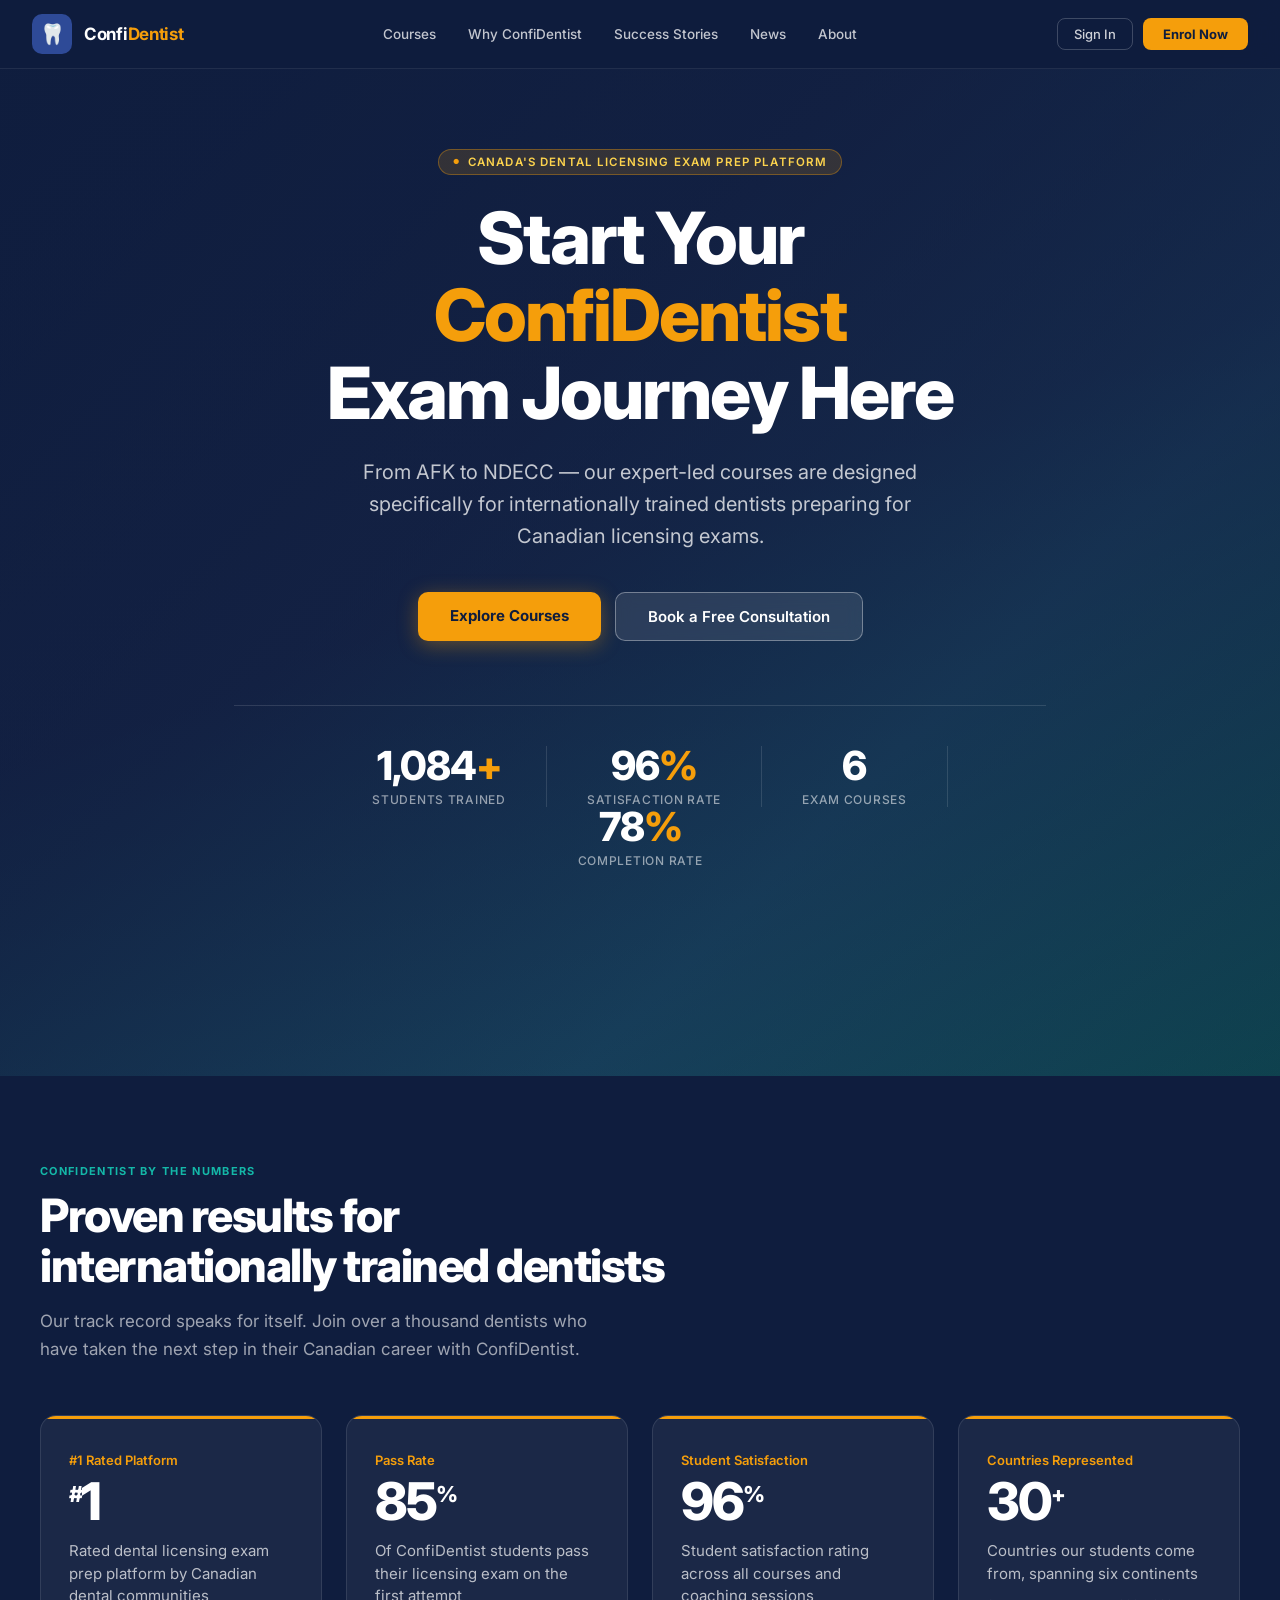
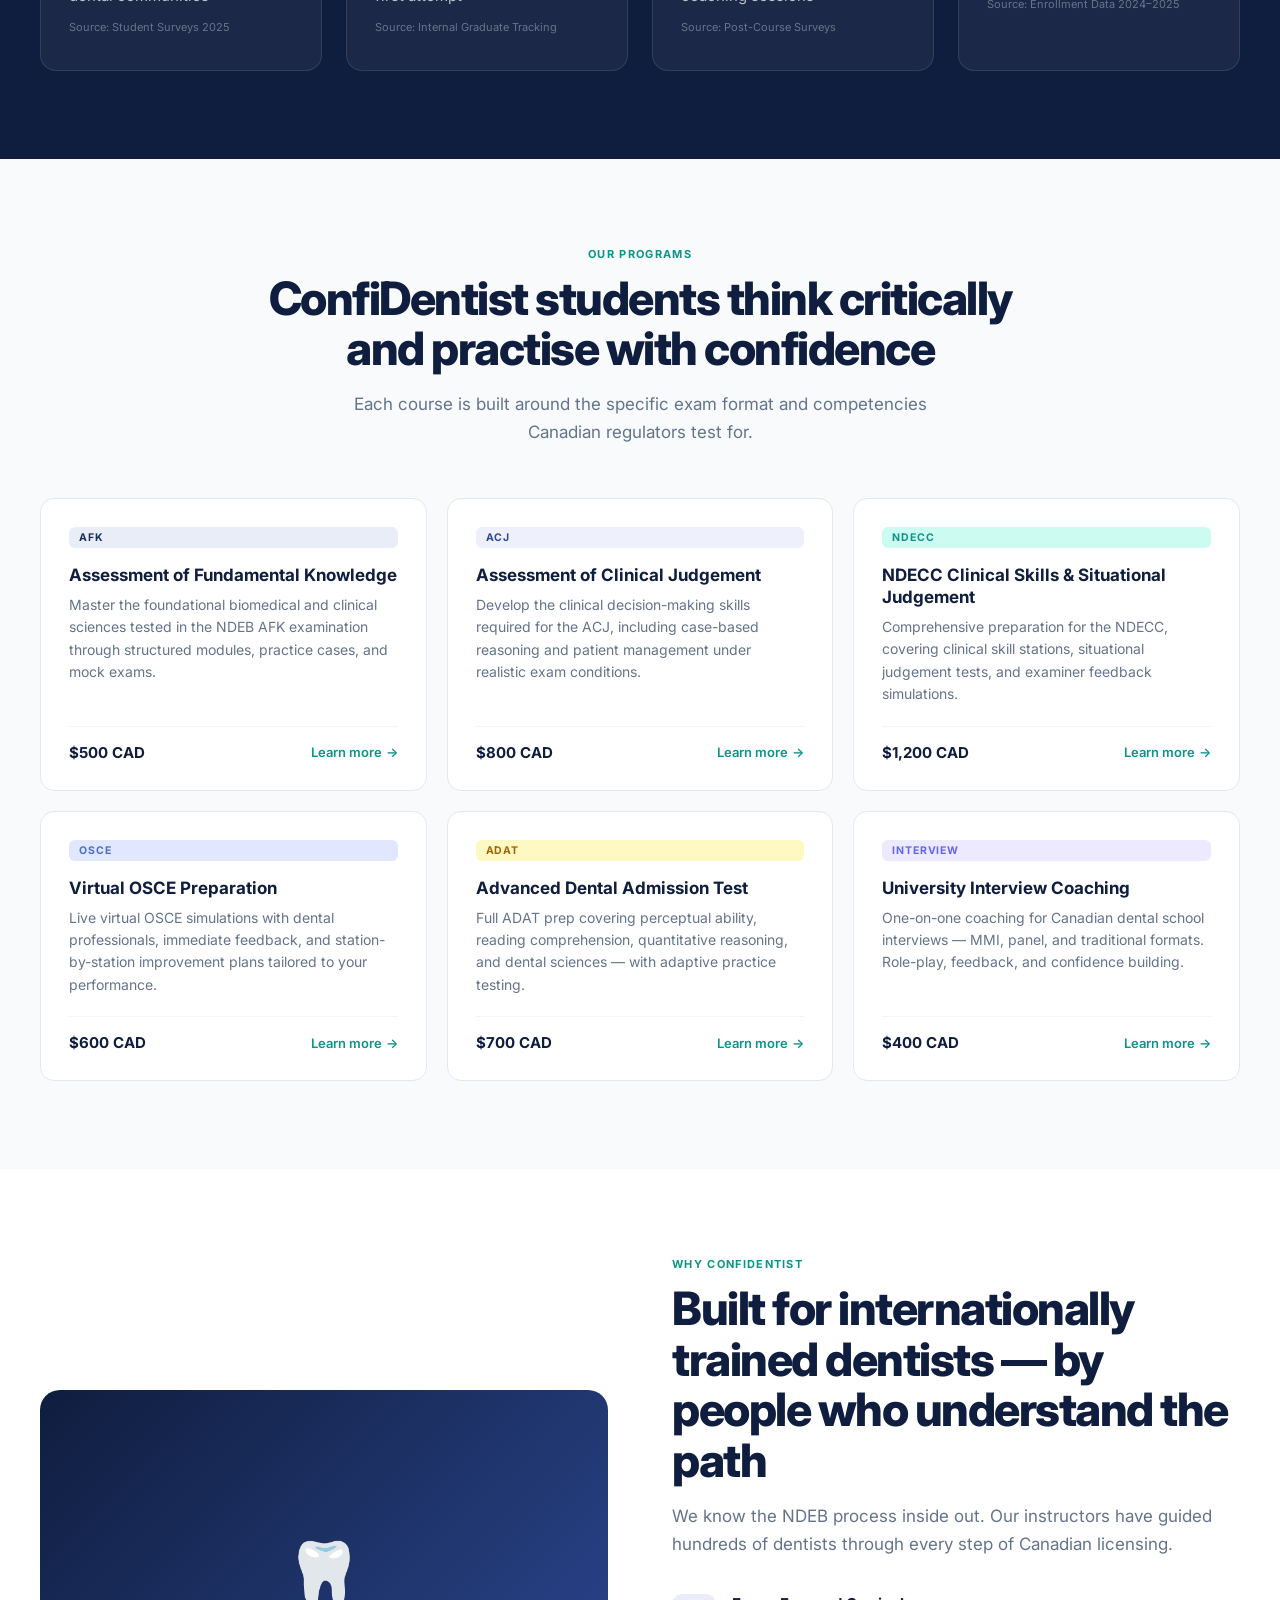
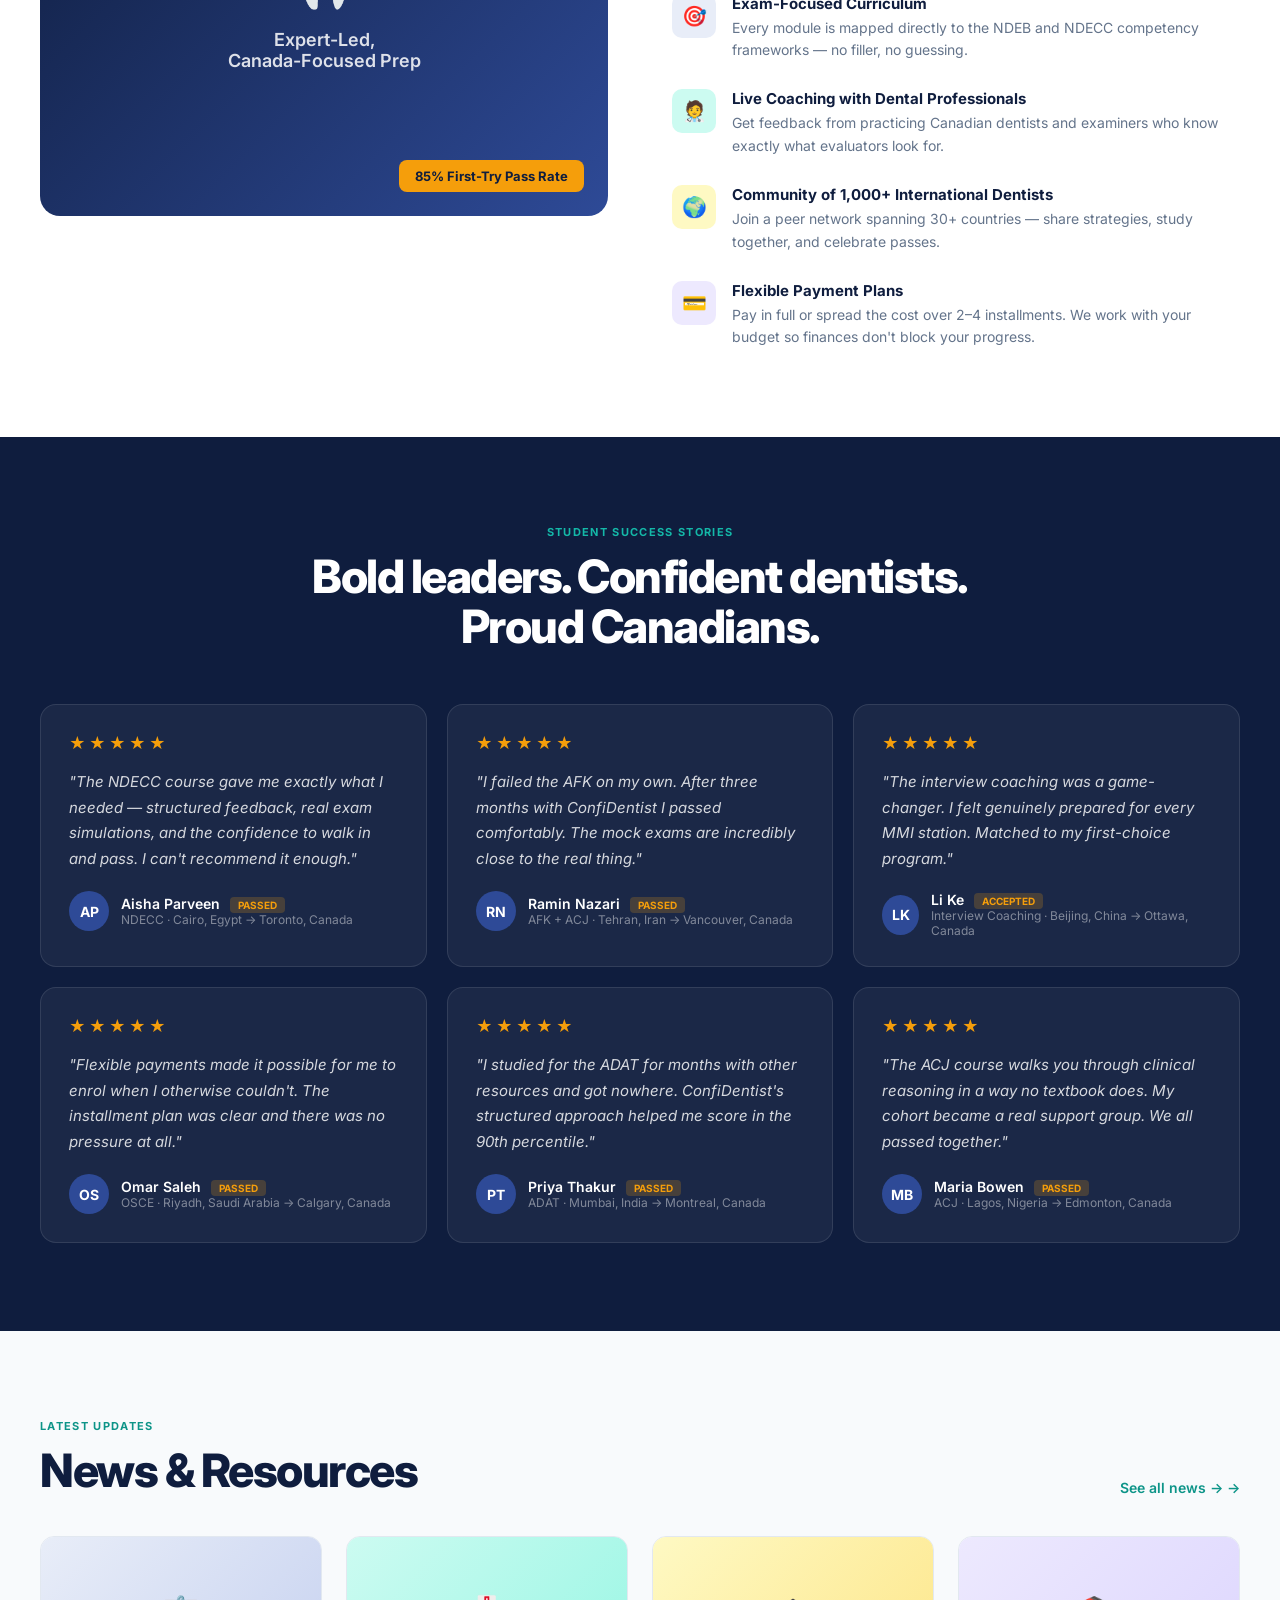
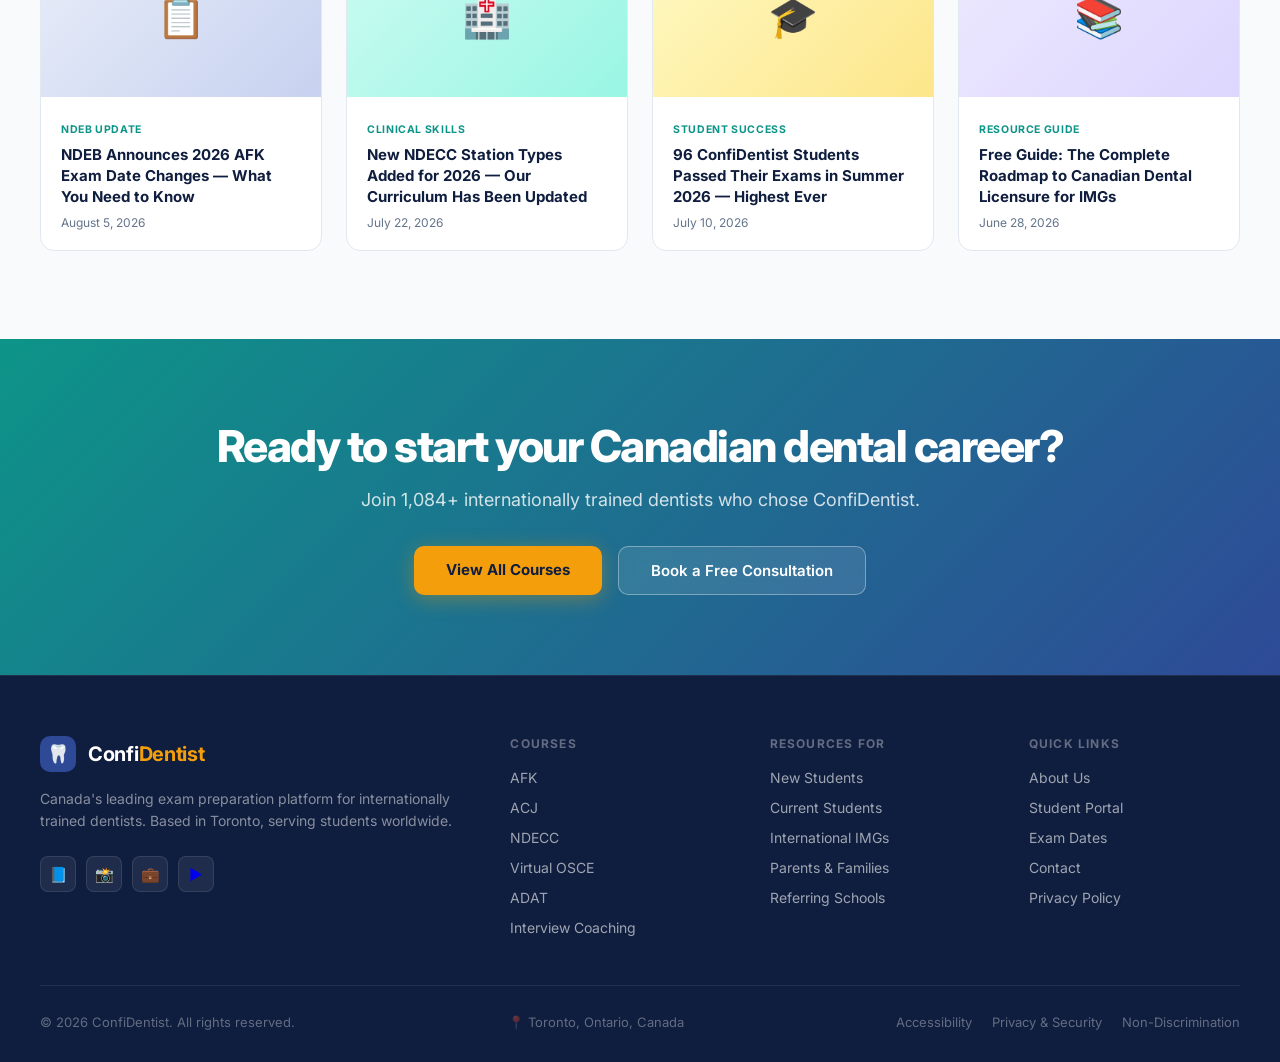
==== index.html @ c9a5c2d0 "feat: initial ConfiDentist homepage — W&M layout + Avada banner snippet Full homepage (index.html) m" ====
<!DOCTYPE html>
<html lang="en">
<head>
  <meta charset="UTF-8" />
  <meta name="viewport" content="width=device-width, initial-scale=1.0" />
  <title>ConfiDentist — Canada's Dental Licensing Exam Prep</title>
  <link rel="preconnect" href="https://fonts.googleapis.com" />
  <link rel="preconnect" href="https://fonts.gstatic.com" crossorigin />
  <link href="https://fonts.googleapis.com/css2?family=Inter:wght@300;400;500;600;700;800&display=swap" rel="stylesheet" />
  <style>
    *, *::before, *::after { box-sizing: border-box; margin: 0; padding: 0; }

    :root {
      --navy-deep:  #0F1D3E;
      --navy:       #1B2E5E;
      --navy-mid:   #2E4A97;
      --blue:       #4C6EC4;
      --teal:       #0D9488;
      --teal-light: #14B8A8;
      --gold:       #F59E0B;
      --gold-light: #FCD34D;
      --white:      #FFFFFF;
      --off-white:  #F8FAFC;
      --slate:      #64748B;
      --slate-light:#CBD5E1;
      --text-dark:  #0F172A;
    }

    html { scroll-behavior: smooth; }
    body { font-family: 'Inter', sans-serif; color: var(--text-dark); background: var(--white); }

    /* ── NAV ─────────────────────────────────────────────────────── */
    header {
      position: fixed; top: 0; left: 0; right: 0; z-index: 100;
      background: rgba(15,29,62,0.96);
      backdrop-filter: blur(12px);
      border-bottom: 1px solid rgba(255,255,255,0.08);
    }
    .nav-inner {
      max-width: 1280px; margin: 0 auto;
      display: flex; align-items: center; justify-content: space-between;
      padding: 0 32px; height: 68px;
    }
    .logo { display: flex; align-items: center; gap: 12px; text-decoration: none; }
    .logo-icon {
      width: 40px; height: 40px; border-radius: 10px;
      background: var(--navy-mid);
      display: flex; align-items: center; justify-content: center;
      font-size: 20px;
    }
    .logo-text { color: var(--white); font-weight: 700; font-size: 17px; letter-spacing: -0.3px; }
    .logo-text span { color: var(--gold); }

    nav.main-nav { display: flex; align-items: center; gap: 4px; }
    nav.main-nav a {
      color: rgba(255,255,255,0.75);
      text-decoration: none; font-size: 13.5px; font-weight: 500;
      padding: 6px 14px; border-radius: 7px;
      transition: background 0.15s, color 0.15s;
    }
    nav.main-nav a:hover { background: rgba(255,255,255,0.08); color: var(--white); }

    .nav-ctas { display: flex; align-items: center; gap: 10px; }
    .btn-ghost {
      color: rgba(255,255,255,0.8); font-size: 13px; font-weight: 500;
      text-decoration: none; padding: 7px 16px; border-radius: 8px;
      border: 1px solid rgba(255,255,255,0.2);
      transition: all 0.15s;
    }
    .btn-ghost:hover { background: rgba(255,255,255,0.1); color: var(--white); }
    .btn-gold {
      background: var(--gold); color: var(--navy-deep);
      font-size: 13px; font-weight: 700;
      text-decoration: none; padding: 8px 20px; border-radius: 8px;
      transition: background 0.15s, transform 0.1s;
    }
    .btn-gold:hover { background: var(--gold-light); transform: translateY(-1px); }

    /* ── HERO ────────────────────────────────────────────────────── */
    .hero {
      position: relative; min-height: 100vh;
      display: flex; align-items: center; justify-content: center;
      overflow: hidden; padding-top: 68px;
    }
    .hero-video-wrap {
      position: absolute; inset: 0;
      background: linear-gradient(135deg, var(--navy-deep) 0%, #162447 40%, #1a3557 70%, #0f2d40 100%);
    }
    /* Replace src below with your actual video file in Avada */
    .hero-video-wrap video {
      position: absolute; inset: 0;
      width: 100%; height: 100%; object-fit: cover;
      opacity: 0.35;
    }
    .hero-overlay {
      position: absolute; inset: 0;
      background: linear-gradient(
        160deg,
        rgba(15,29,62,0.72) 0%,
        rgba(15,29,62,0.45) 50%,
        rgba(13,148,136,0.2) 100%
      );
    }
    .hero-content {
      position: relative; z-index: 2;
      text-align: center; padding: 80px 24px 120px;
      max-width: 860px; margin: 0 auto;
    }
    .hero-eyebrow {
      display: inline-flex; align-items: center; gap: 8px;
      background: rgba(245,158,11,0.15);
      border: 1px solid rgba(245,158,11,0.35);
      color: var(--gold-light); font-size: 11.5px; font-weight: 600;
      letter-spacing: 0.1em; text-transform: uppercase;
      padding: 5px 14px; border-radius: 100px; margin-bottom: 24px;
    }
    .hero-eyebrow::before { content: '●'; font-size: 7px; color: var(--gold); }
    .hero-h1 {
      font-size: clamp(36px, 6vw, 72px);
      font-weight: 800; line-height: 1.08; letter-spacing: -2px;
      color: var(--white); margin-bottom: 24px;
    }
    .hero-h1 em { font-style: normal; color: var(--gold); }
    .hero-sub {
      font-size: clamp(16px, 2.2vw, 20px);
      color: rgba(255,255,255,0.75); line-height: 1.6;
      max-width: 620px; margin: 0 auto 40px;
      font-weight: 400;
    }
    .hero-ctas { display: flex; gap: 14px; justify-content: center; flex-wrap: wrap; margin-bottom: 64px; }
    .cta-primary {
      background: var(--gold); color: var(--navy-deep);
      font-weight: 700; font-size: 15px; text-decoration: none;
      padding: 14px 32px; border-radius: 10px;
      transition: all 0.2s; box-shadow: 0 4px 20px rgba(245,158,11,0.35);
    }
    .cta-primary:hover { background: var(--gold-light); transform: translateY(-2px); box-shadow: 0 8px 28px rgba(245,158,11,0.45); }
    .cta-secondary {
      background: rgba(255,255,255,0.1);
      border: 1.5px solid rgba(255,255,255,0.35);
      color: var(--white); font-weight: 600; font-size: 15px;
      text-decoration: none; padding: 14px 32px; border-radius: 10px;
      backdrop-filter: blur(8px);
      transition: all 0.2s;
    }
    .cta-secondary:hover { background: rgba(255,255,255,0.18); transform: translateY(-2px); }

    /* Hero stat ticker */
    .hero-stats {
      display: flex; justify-content: center; gap: 0; flex-wrap: wrap;
      border-top: 1px solid rgba(255,255,255,0.12);
      padding-top: 40px;
    }
    .hero-stat {
      padding: 0 40px;
      border-right: 1px solid rgba(255,255,255,0.12);
      text-align: center;
    }
    .hero-stat:last-child { border-right: none; }
    .hero-stat-num {
      font-size: clamp(26px, 3.5vw, 40px);
      font-weight: 800; color: var(--white);
      letter-spacing: -1px; line-height: 1;
    }
    .hero-stat-num span { color: var(--gold); }
    .hero-stat-label {
      font-size: 12px; color: rgba(255,255,255,0.55);
      margin-top: 6px; font-weight: 500; text-transform: uppercase; letter-spacing: 0.06em;
    }

    /* ── SECTION BASE ────────────────────────────────────────────── */
    section { padding: 88px 24px; }
    .container { max-width: 1200px; margin: 0 auto; }
    .section-label {
      font-size: 11px; font-weight: 700; letter-spacing: 0.12em;
      text-transform: uppercase; color: var(--teal);
      margin-bottom: 12px;
    }
    .section-h2 {
      font-size: clamp(28px, 4vw, 46px);
      font-weight: 800; letter-spacing: -1.5px;
      color: var(--navy-deep); line-height: 1.1;
      margin-bottom: 16px;
    }
    .section-sub {
      font-size: 17px; color: var(--slate); line-height: 1.65;
      max-width: 580px;
    }
    .section-header { margin-bottom: 52px; }
    .section-header.centered { text-align: center; }
    .section-header.centered .section-sub { margin: 0 auto; }

    /* ── STATS CARDS ─────────────────────────────────────────────── */
    .stats-section { background: var(--navy-deep); }
    .stats-label { color: var(--teal-light) !important; }
    .stats-h2 { color: var(--white) !important; }
    .stats-sub { color: rgba(255,255,255,0.6) !important; }
    .stats-grid {
      display: grid; grid-template-columns: repeat(auto-fit, minmax(240px, 1fr));
      gap: 24px;
    }
    .stat-card {
      background: rgba(255,255,255,0.05);
      border: 1px solid rgba(255,255,255,0.1);
      border-radius: 16px; padding: 36px 28px;
      position: relative; overflow: hidden;
      transition: transform 0.2s, box-shadow 0.2s;
    }
    .stat-card:hover { transform: translateY(-4px); box-shadow: 0 12px 40px rgba(0,0,0,0.3); }
    .stat-card::before {
      content: ''; position: absolute; top: 0; left: 0; right: 0; height: 3px;
      background: var(--gold);
    }
    .stat-rank { font-size: 13px; font-weight: 600; color: var(--gold); margin-bottom: 8px; }
    .stat-big {
      font-size: 52px; font-weight: 800; color: var(--white);
      letter-spacing: -2px; line-height: 1; margin-bottom: 12px;
    }
    .stat-big sup { font-size: 22px; vertical-align: super; }
    .stat-desc { font-size: 15px; color: rgba(255,255,255,0.7); line-height: 1.5; }
    .stat-source { font-size: 11px; color: rgba(255,255,255,0.35); margin-top: 12px; }

    /* ── COURSES ─────────────────────────────────────────────────── */
    .courses-section { background: var(--off-white); }
    .courses-grid {
      display: grid; grid-template-columns: repeat(auto-fit, minmax(320px, 1fr));
      gap: 20px;
    }
    .course-card {
      background: var(--white); border-radius: 14px;
      border: 1px solid #E2E8F0;
      padding: 28px; display: flex; flex-direction: column;
      transition: box-shadow 0.2s, transform 0.2s;
    }
    .course-card:hover { box-shadow: 0 8px 32px rgba(15,29,62,0.10); transform: translateY(-3px); }
    .course-tag {
      display: inline-block;
      font-size: 10.5px; font-weight: 700; letter-spacing: 0.08em;
      text-transform: uppercase; padding: 4px 10px; border-radius: 6px;
      margin-bottom: 16px;
    }
    .course-name { font-size: 17px; font-weight: 700; color: var(--navy-deep); margin-bottom: 8px; line-height: 1.3; }
    .course-desc { font-size: 14px; color: var(--slate); line-height: 1.6; flex: 1; }
    .course-meta {
      display: flex; align-items: center; justify-content: space-between;
      margin-top: 20px; padding-top: 16px;
      border-top: 1px solid #F1F5F9;
    }
    .course-price { font-size: 15px; font-weight: 700; color: var(--navy-deep); }
    .course-link {
      font-size: 13px; font-weight: 600; color: var(--teal);
      text-decoration: none;
      display: flex; align-items: center; gap: 4px;
    }
    .course-link::after { content: '→'; }
    .course-link:hover { color: var(--navy-mid); }

    /* ── RESEARCH / WHY SECTION ──────────────────────────────────── */
    .why-section { background: var(--white); }
    .why-grid {
      display: grid; grid-template-columns: 1fr 1fr;
      gap: 64px; align-items: center;
    }
    .why-img {
      border-radius: 20px; overflow: hidden;
      background: linear-gradient(135deg, var(--navy-deep), var(--navy-mid));
      aspect-ratio: 4/3;
      display: flex; align-items: center; justify-content: center;
      position: relative;
    }
    .why-img-inner {
      text-align: center; color: var(--white); padding: 40px;
    }
    .why-img-icon { font-size: 64px; margin-bottom: 16px; }
    .why-img-text { font-size: 18px; font-weight: 600; color: rgba(255,255,255,0.85); }
    .why-img-stat {
      position: absolute; bottom: 24px; right: 24px;
      background: var(--gold); color: var(--navy-deep);
      font-size: 13px; font-weight: 700;
      padding: 8px 16px; border-radius: 8px;
    }
    .why-features { display: flex; flex-direction: column; gap: 28px; margin-top: 36px; }
    .why-feature { display: flex; gap: 16px; align-items: flex-start; }
    .why-icon {
      width: 44px; height: 44px; border-radius: 10px; shrink: 0;
      display: flex; align-items: center; justify-content: center;
      font-size: 20px; flex-shrink: 0;
    }
    .why-feature-text h4 { font-size: 15px; font-weight: 700; color: var(--navy-deep); margin-bottom: 4px; }
    .why-feature-text p { font-size: 14px; color: var(--slate); line-height: 1.6; }

    /* ── TESTIMONIALS ────────────────────────────────────────────── */
    .testimonials-section { background: var(--navy-deep); padding: 88px 24px; }
    .test-label { color: var(--teal-light) !important; }
    .test-h2 { color: var(--white) !important; }
    .testimonials-grid {
      display: grid; grid-template-columns: repeat(auto-fit, minmax(300px, 1fr));
      gap: 20px;
    }
    .test-card {
      background: rgba(255,255,255,0.05);
      border: 1px solid rgba(255,255,255,0.1);
      border-radius: 16px; padding: 28px;
      transition: transform 0.2s;
    }
    .test-card:hover { transform: translateY(-3px); }
    .test-stars { color: var(--gold); font-size: 16px; margin-bottom: 16px; letter-spacing: 3px; }
    .test-quote { font-size: 15px; color: rgba(255,255,255,0.82); line-height: 1.7; margin-bottom: 20px; font-style: italic; }
    .test-author { display: flex; align-items: center; gap: 12px; }
    .test-avatar {
      width: 40px; height: 40px; border-radius: 50%;
      background: var(--navy-mid);
      display: flex; align-items: center; justify-content: center;
      font-size: 14px; font-weight: 700; color: var(--white);
    }
    .test-name { font-size: 14px; font-weight: 600; color: var(--white); }
    .test-meta { font-size: 12px; color: rgba(255,255,255,0.45); }
    .test-badge {
      font-size: 10px; font-weight: 700; text-transform: uppercase;
      padding: 2px 8px; border-radius: 4px; margin-left: 6px;
      background: rgba(245,158,11,0.2); color: var(--gold);
    }

    /* ── NEWS ────────────────────────────────────────────────────── */
    .news-section { background: var(--off-white); }
    .news-grid {
      display: grid; grid-template-columns: repeat(auto-fit, minmax(280px, 1fr));
      gap: 24px;
    }
    .news-card {
      background: var(--white); border-radius: 14px;
      border: 1px solid #E2E8F0; overflow: hidden;
      transition: box-shadow 0.2s, transform 0.2s;
    }
    .news-card:hover { box-shadow: 0 8px 32px rgba(15,29,62,0.10); transform: translateY(-3px); }
    .news-thumb {
      height: 160px;
      display: flex; align-items: center; justify-content: center;
      font-size: 40px;
    }
    .news-body { padding: 20px; }
    .news-tag {
      display: inline-block; font-size: 10.5px; font-weight: 700;
      letter-spacing: 0.06em; text-transform: uppercase;
      color: var(--teal); margin-bottom: 8px;
    }
    .news-title { font-size: 15px; font-weight: 700; color: var(--navy-deep); line-height: 1.4; margin-bottom: 8px; }
    .news-date { font-size: 12px; color: var(--slate); }

    /* ── CTA BAND ────────────────────────────────────────────────── */
    .cta-band {
      background: linear-gradient(135deg, var(--teal) 0%, var(--navy-mid) 100%);
      padding: 80px 24px; text-align: center;
    }
    .cta-band h2 {
      font-size: clamp(28px, 4vw, 44px);
      font-weight: 800; color: var(--white);
      letter-spacing: -1.5px; margin-bottom: 16px;
    }
    .cta-band p { font-size: 18px; color: rgba(255,255,255,0.8); margin-bottom: 36px; }
    .cta-band-btns { display: flex; gap: 16px; justify-content: center; flex-wrap: wrap; }

    /* ── FOOTER ──────────────────────────────────────────────────── */
    footer {
      background: var(--navy-deep);
      border-top: 1px solid rgba(255,255,255,0.08);
      padding: 60px 24px 32px;
    }
    .footer-inner { max-width: 1200px; margin: 0 auto; }
    .footer-top {
      display: grid; grid-template-columns: 2fr 1fr 1fr 1fr;
      gap: 48px; padding-bottom: 48px;
      border-bottom: 1px solid rgba(255,255,255,0.08);
    }
    .footer-brand .logo-text { font-size: 20px; }
    .footer-brand p { font-size: 14px; color: rgba(255,255,255,0.5); line-height: 1.6; margin: 16px 0 24px; }
    .footer-socials { display: flex; gap: 10px; }
    .social-icon {
      width: 36px; height: 36px; border-radius: 8px;
      background: rgba(255,255,255,0.07);
      border: 1px solid rgba(255,255,255,0.1);
      display: flex; align-items: center; justify-content: center;
      font-size: 15px; text-decoration: none;
      transition: background 0.15s;
    }
    .social-icon:hover { background: rgba(255,255,255,0.15); }
    .footer-col h4 { font-size: 12px; font-weight: 700; color: rgba(255,255,255,0.35); letter-spacing: 0.1em; text-transform: uppercase; margin-bottom: 16px; }
    .footer-col ul { list-style: none; display: flex; flex-direction: column; gap: 10px; }
    .footer-col ul li a { font-size: 14px; color: rgba(255,255,255,0.6); text-decoration: none; transition: color 0.15s; }
    .footer-col ul li a:hover { color: var(--white); }
    .footer-bottom {
      display: flex; align-items: center; justify-content: space-between;
      padding-top: 28px; flex-wrap: wrap; gap: 12px;
    }
    .footer-copy { font-size: 13px; color: rgba(255,255,255,0.35); }
    .footer-legal { display: flex; gap: 20px; }
    .footer-legal a { font-size: 13px; color: rgba(255,255,255,0.35); text-decoration: none; }
    .footer-legal a:hover { color: rgba(255,255,255,0.6); }
    .footer-location { font-size: 13px; color: rgba(255,255,255,0.35); display: flex; align-items: center; gap: 6px; }

    /* ── UTILITIES ───────────────────────────────────────────────── */
    @media (max-width: 900px) {
      .why-grid { grid-template-columns: 1fr; }
      .footer-top { grid-template-columns: 1fr 1fr; }
      nav.main-nav { display: none; }
      .hero-stat { padding: 0 24px; }
    }
    @media (max-width: 600px) {
      .footer-top { grid-template-columns: 1fr; }
      .footer-bottom { flex-direction: column; align-items: flex-start; }
      .hero-stats { flex-direction: column; gap: 24px; }
      .hero-stat { border-right: none; border-bottom: 1px solid rgba(255,255,255,0.12); padding: 0 0 24px; }
      .hero-stat:last-child { border-bottom: none; padding-bottom: 0; }
    }
  </style>
</head>
<body>

  <!-- ── HEADER ──────────────────────────────────────────────────────── -->
  <header>
    <div class="nav-inner">
      <a href="/" class="logo">
        <div class="logo-icon">🦷</div>
        <span class="logo-text">Confi<span>Dentist</span></span>
      </a>

      <nav class="main-nav">
        <a href="#courses">Courses</a>
        <a href="#why">Why ConfiDentist</a>
        <a href="#testimonials">Success Stories</a>
        <a href="#news">News</a>
        <a href="#about">About</a>
      </nav>

      <div class="nav-ctas">
        <a href="#" class="btn-ghost">Sign In</a>
        <a href="#" class="btn-gold">Enrol Now</a>
      </div>
    </div>
  </header>

  <!-- ── HERO ────────────────────────────────────────────────────────── -->
  <section class="hero">
    <div class="hero-video-wrap">
      <!-- In Avada: your video banner handles this background automatically -->
      <!-- <video autoplay muted loop playsinline>
        <source src="your-background-video.mp4" type="video/mp4" />
      </video> -->
    </div>
    <div class="hero-overlay"></div>

    <div class="hero-content">
      <div class="hero-eyebrow">Canada's Dental Licensing Exam Prep Platform</div>

      <h1 class="hero-h1">
        Start Your<br />
        <em>ConfiDentist</em><br />
        Exam Journey Here
      </h1>

      <p class="hero-sub">
        From AFK to NDECC — our expert-led courses are designed specifically for internationally trained dentists preparing for Canadian licensing exams.
      </p>

      <div class="hero-ctas">
        <a href="#courses" class="cta-primary">Explore Courses</a>
        <a href="#" class="cta-secondary">Book a Free Consultation</a>
      </div>

      <div class="hero-stats">
        <div class="hero-stat">
          <div class="hero-stat-num">1,084<span>+</span></div>
          <div class="hero-stat-label">Students Trained</div>
        </div>
        <div class="hero-stat">
          <div class="hero-stat-num">96<span>%</span></div>
          <div class="hero-stat-label">Satisfaction Rate</div>
        </div>
        <div class="hero-stat">
          <div class="hero-stat-num">6</div>
          <div class="hero-stat-label">Exam Courses</div>
        </div>
        <div class="hero-stat">
          <div class="hero-stat-num">78<span>%</span></div>
          <div class="hero-stat-label">Completion Rate</div>
        </div>
      </div>
    </div>
  </section>

  <!-- ── STATS ────────────────────────────────────────────────────────── -->
  <section class="stats-section" id="about">
    <div class="container">
      <div class="section-header">
        <p class="section-label stats-label">ConfiDentist by the Numbers</p>
        <h2 class="section-h2 stats-h2">Proven results for<br />internationally trained dentists</h2>
        <p class="section-sub stats-sub">Our track record speaks for itself. Join over a thousand dentists who have taken the next step in their Canadian career with ConfiDentist.</p>
      </div>

      <div class="stats-grid">
        <div class="stat-card">
          <div class="stat-rank">#1 Rated Platform</div>
          <div class="stat-big"><sup>#</sup>1</div>
          <div class="stat-desc">Rated dental licensing exam prep platform by Canadian dental communities</div>
          <div class="stat-source">Source: Student Surveys 2025</div>
        </div>
        <div class="stat-card">
          <div class="stat-rank">Pass Rate</div>
          <div class="stat-big">85<sup>%</sup></div>
          <div class="stat-desc">Of ConfiDentist students pass their licensing exam on the first attempt</div>
          <div class="stat-source">Source: Internal Graduate Tracking</div>
        </div>
        <div class="stat-card">
          <div class="stat-rank">Student Satisfaction</div>
          <div class="stat-big">96<sup>%</sup></div>
          <div class="stat-desc">Student satisfaction rating across all courses and coaching sessions</div>
          <div class="stat-source">Source: Post-Course Surveys</div>
        </div>
        <div class="stat-card">
          <div class="stat-rank">Countries Represented</div>
          <div class="stat-big">30<sup>+</sup></div>
          <div class="stat-desc">Countries our students come from, spanning six continents</div>
          <div class="stat-source">Source: Enrollment Data 2024–2025</div>
        </div>
      </div>
    </div>
  </section>

  <!-- ── COURSES ──────────────────────────────────────────────────────── -->
  <section class="courses-section" id="courses">
    <div class="container">
      <div class="section-header centered">
        <p class="section-label">Our Programs</p>
        <h2 class="section-h2">ConfiDentist students think critically<br />and practise with confidence</h2>
        <p class="section-sub">Each course is built around the specific exam format and competencies Canadian regulators test for.</p>
      </div>

      <div class="courses-grid">
        <div class="course-card">
          <span class="course-tag" style="background:#E8EDF8;color:#1B2E5E;">AFK</span>
          <div class="course-name">Assessment of Fundamental Knowledge</div>
          <div class="course-desc">Master the foundational biomedical and clinical sciences tested in the NDEB AFK examination through structured modules, practice cases, and mock exams.</div>
          <div class="course-meta">
            <span class="course-price">$500 CAD</span>
            <a href="#" class="course-link">Learn more</a>
          </div>
        </div>
        <div class="course-card">
          <span class="course-tag" style="background:#EEF0FB;color:#2E4A97;">ACJ</span>
          <div class="course-name">Assessment of Clinical Judgement</div>
          <div class="course-desc">Develop the clinical decision-making skills required for the ACJ, including case-based reasoning and patient management under realistic exam conditions.</div>
          <div class="course-meta">
            <span class="course-price">$800 CAD</span>
            <a href="#" class="course-link">Learn more</a>
          </div>
        </div>
        <div class="course-card">
          <span class="course-tag" style="background:#CCFBF1;color:#0D9488;">NDECC</span>
          <div class="course-name">NDECC Clinical Skills & Situational Judgement</div>
          <div class="course-desc">Comprehensive preparation for the NDECC, covering clinical skill stations, situational judgement tests, and examiner feedback simulations.</div>
          <div class="course-meta">
            <span class="course-price">$1,200 CAD</span>
            <a href="#" class="course-link">Learn more</a>
          </div>
        </div>
        <div class="course-card">
          <span class="course-tag" style="background:#E0E7FF;color:#4C6EC4;">OSCE</span>
          <div class="course-name">Virtual OSCE Preparation</div>
          <div class="course-desc">Live virtual OSCE simulations with dental professionals, immediate feedback, and station-by-station improvement plans tailored to your performance.</div>
          <div class="course-meta">
            <span class="course-price">$600 CAD</span>
            <a href="#" class="course-link">Learn more</a>
          </div>
        </div>
        <div class="course-card">
          <span class="course-tag" style="background:#FEF9C3;color:#A16207;">ADAT</span>
          <div class="course-name">Advanced Dental Admission Test</div>
          <div class="course-desc">Full ADAT prep covering perceptual ability, reading comprehension, quantitative reasoning, and dental sciences — with adaptive practice testing.</div>
          <div class="course-meta">
            <span class="course-price">$700 CAD</span>
            <a href="#" class="course-link">Learn more</a>
          </div>
        </div>
        <div class="course-card">
          <span class="course-tag" style="background:#EDE9FE;color:#6366F1;">Interview</span>
          <div class="course-name">University Interview Coaching</div>
          <div class="course-desc">One-on-one coaching for Canadian dental school interviews — MMI, panel, and traditional formats. Role-play, feedback, and confidence building.</div>
          <div class="course-meta">
            <span class="course-price">$400 CAD</span>
            <a href="#" class="course-link">Learn more</a>
          </div>
        </div>
      </div>
    </div>
  </section>

  <!-- ── WHY CONFIDENTIST ──────────────────────────────────────────────── -->
  <section class="why-section" id="why">
    <div class="container">
      <div class="why-grid">
        <div class="why-img">
          <div class="why-img-inner">
            <div class="why-img-icon">🦷</div>
            <div class="why-img-text">Expert-Led,<br />Canada-Focused Prep</div>
          </div>
          <div class="why-img-stat">85% First-Try Pass Rate</div>
        </div>
        <div>
          <p class="section-label">Why ConfiDentist</p>
          <h2 class="section-h2">Built for internationally trained dentists — by people who understand the path</h2>
          <p class="section-sub">We know the NDEB process inside out. Our instructors have guided hundreds of dentists through every step of Canadian licensing.</p>

          <div class="why-features">
            <div class="why-feature">
              <div class="why-icon" style="background:#E8EDF8;">🎯</div>
              <div class="why-feature-text">
                <h4>Exam-Focused Curriculum</h4>
                <p>Every module is mapped directly to the NDEB and NDECC competency frameworks — no filler, no guessing.</p>
              </div>
            </div>
            <div class="why-feature">
              <div class="why-icon" style="background:#CCFBF1;">🧑‍⚕️</div>
              <div class="why-feature-text">
                <h4>Live Coaching with Dental Professionals</h4>
                <p>Get feedback from practicing Canadian dentists and examiners who know exactly what evaluators look for.</p>
              </div>
            </div>
            <div class="why-feature">
              <div class="why-icon" style="background:#FEF9C3;">🌍</div>
              <div class="why-feature-text">
                <h4>Community of 1,000+ International Dentists</h4>
                <p>Join a peer network spanning 30+ countries — share strategies, study together, and celebrate passes.</p>
              </div>
            </div>
            <div class="why-feature">
              <div class="why-icon" style="background:#EDE9FE;">💳</div>
              <div class="why-feature-text">
                <h4>Flexible Payment Plans</h4>
                <p>Pay in full or spread the cost over 2–4 installments. We work with your budget so finances don't block your progress.</p>
              </div>
            </div>
          </div>
        </div>
      </div>
    </div>
  </section>

  <!-- ── TESTIMONIALS ──────────────────────────────────────────────────── -->
  <section class="testimonials-section" id="testimonials">
    <div class="container">
      <div class="section-header centered">
        <p class="section-label test-label">Student Success Stories</p>
        <h2 class="section-h2 test-h2">Bold leaders. Confident dentists.<br />Proud Canadians.</h2>
      </div>

      <div class="testimonials-grid">
        <div class="test-card">
          <div class="test-stars">★★★★★</div>
          <p class="test-quote">"The NDECC course gave me exactly what I needed — structured feedback, real exam simulations, and the confidence to walk in and pass. I can't recommend it enough."</p>
          <div class="test-author">
            <div class="test-avatar">AP</div>
            <div>
              <div class="test-name">Aisha Parveen <span class="test-badge">PASSED</span></div>
              <div class="test-meta">NDECC · Cairo, Egypt → Toronto, Canada</div>
            </div>
          </div>
        </div>
        <div class="test-card">
          <div class="test-stars">★★★★★</div>
          <p class="test-quote">"I failed the AFK on my own. After three months with ConfiDentist I passed comfortably. The mock exams are incredibly close to the real thing."</p>
          <div class="test-author">
            <div class="test-avatar">RN</div>
            <div>
              <div class="test-name">Ramin Nazari <span class="test-badge">PASSED</span></div>
              <div class="test-meta">AFK + ACJ · Tehran, Iran → Vancouver, Canada</div>
            </div>
          </div>
        </div>
        <div class="test-card">
          <div class="test-stars">★★★★★</div>
          <p class="test-quote">"The interview coaching was a game-changer. I felt genuinely prepared for every MMI station. Matched to my first-choice program."</p>
          <div class="test-author">
            <div class="test-avatar">LK</div>
            <div>
              <div class="test-name">Li Ke <span class="test-badge">ACCEPTED</span></div>
              <div class="test-meta">Interview Coaching · Beijing, China → Ottawa, Canada</div>
            </div>
          </div>
        </div>
        <div class="test-card">
          <div class="test-stars">★★★★★</div>
          <p class="test-quote">"Flexible payments made it possible for me to enrol when I otherwise couldn't. The installment plan was clear and there was no pressure at all."</p>
          <div class="test-author">
            <div class="test-avatar">OS</div>
            <div>
              <div class="test-name">Omar Saleh <span class="test-badge">PASSED</span></div>
              <div class="test-meta">OSCE · Riyadh, Saudi Arabia → Calgary, Canada</div>
            </div>
          </div>
        </div>
        <div class="test-card">
          <div class="test-stars">★★★★★</div>
          <p class="test-quote">"I studied for the ADAT for months with other resources and got nowhere. ConfiDentist's structured approach helped me score in the 90th percentile."</p>
          <div class="test-author">
            <div class="test-avatar">PT</div>
            <div>
              <div class="test-name">Priya Thakur <span class="test-badge">PASSED</span></div>
              <div class="test-meta">ADAT · Mumbai, India → Montreal, Canada</div>
            </div>
          </div>
        </div>
        <div class="test-card">
          <div class="test-stars">★★★★★</div>
          <p class="test-quote">"The ACJ course walks you through clinical reasoning in a way no textbook does. My cohort became a real support group. We all passed together."</p>
          <div class="test-author">
            <div class="test-avatar">MB</div>
            <div>
              <div class="test-name">Maria Bowen <span class="test-badge">PASSED</span></div>
              <div class="test-meta">ACJ · Lagos, Nigeria → Edmonton, Canada</div>
            </div>
          </div>
        </div>
      </div>
    </div>
  </section>

  <!-- ── NEWS ─────────────────────────────────────────────────────────── -->
  <section class="news-section" id="news">
    <div class="container">
      <div class="section-header" style="display:flex;align-items:flex-end;justify-content:space-between;flex-wrap:wrap;gap:16px;margin-bottom:40px;">
        <div>
          <p class="section-label">Latest Updates</p>
          <h2 class="section-h2" style="margin-bottom:0">News &amp; Resources</h2>
        </div>
        <a href="#" class="course-link" style="font-size:14px;">See all news →</a>
      </div>

      <div class="news-grid">
        <div class="news-card">
          <div class="news-thumb" style="background:linear-gradient(135deg,#E8EDF8,#C7D2F0);">📋</div>
          <div class="news-body">
            <span class="news-tag">NDEB Update</span>
            <div class="news-title">NDEB Announces 2026 AFK Exam Date Changes — What You Need to Know</div>
            <div class="news-date">August 5, 2026</div>
          </div>
        </div>
        <div class="news-card">
          <div class="news-thumb" style="background:linear-gradient(135deg,#CCFBF1,#99F6E4);">🏥</div>
          <div class="news-body">
            <span class="news-tag">Clinical Skills</span>
            <div class="news-title">New NDECC Station Types Added for 2026 — Our Curriculum Has Been Updated</div>
            <div class="news-date">July 22, 2026</div>
          </div>
        </div>
        <div class="news-card">
          <div class="news-thumb" style="background:linear-gradient(135deg,#FEF9C3,#FDE68A);">🎓</div>
          <div class="news-body">
            <span class="news-tag">Student Success</span>
            <div class="news-title">96 ConfiDentist Students Passed Their Exams in Summer 2026 — Highest Ever</div>
            <div class="news-date">July 10, 2026</div>
          </div>
        </div>
        <div class="news-card">
          <div class="news-thumb" style="background:linear-gradient(135deg,#EDE9FE,#DDD6FE);">📚</div>
          <div class="news-body">
            <span class="news-tag">Resource Guide</span>
            <div class="news-title">Free Guide: The Complete Roadmap to Canadian Dental Licensure for IMGs</div>
            <div class="news-date">June 28, 2026</div>
          </div>
        </div>
      </div>
    </div>
  </section>

  <!-- ── CTA BAND ──────────────────────────────────────────────────────── -->
  <section class="cta-band">
    <div class="container">
      <h2>Ready to start your Canadian dental career?</h2>
      <p>Join 1,084+ internationally trained dentists who chose ConfiDentist.</p>
      <div class="cta-band-btns">
        <a href="#courses" class="cta-primary">View All Courses</a>
        <a href="#" class="cta-secondary">Book a Free Consultation</a>
      </div>
    </div>
  </section>

  <!-- ── FOOTER ────────────────────────────────────────────────────────── -->
  <footer>
    <div class="footer-inner">
      <div class="footer-top">
        <div class="footer-brand">
          <a href="/" class="logo">
            <div class="logo-icon" style="width:36px;height:36px;font-size:18px;">🦷</div>
            <span class="logo-text">Confi<span>Dentist</span></span>
          </a>
          <p>Canada's leading exam preparation platform for internationally trained dentists. Based in Toronto, serving students worldwide.</p>
          <div class="footer-socials">
            <a href="#" class="social-icon">📘</a>
            <a href="#" class="social-icon">📸</a>
            <a href="#" class="social-icon">💼</a>
            <a href="#" class="social-icon">▶️</a>
          </div>
        </div>

        <div class="footer-col">
          <h4>Courses</h4>
          <ul>
            <li><a href="#">AFK</a></li>
            <li><a href="#">ACJ</a></li>
            <li><a href="#">NDECC</a></li>
            <li><a href="#">Virtual OSCE</a></li>
            <li><a href="#">ADAT</a></li>
            <li><a href="#">Interview Coaching</a></li>
          </ul>
        </div>

        <div class="footer-col">
          <h4>Resources For</h4>
          <ul>
            <li><a href="#">New Students</a></li>
            <li><a href="#">Current Students</a></li>
            <li><a href="#">International IMGs</a></li>
            <li><a href="#">Parents &amp; Families</a></li>
            <li><a href="#">Referring Schools</a></li>
          </ul>
        </div>

        <div class="footer-col">
          <h4>Quick Links</h4>
          <ul>
            <li><a href="#">About Us</a></li>
            <li><a href="#">Student Portal</a></li>
            <li><a href="#">Exam Dates</a></li>
            <li><a href="#">Contact</a></li>
            <li><a href="#">Privacy Policy</a></li>
          </ul>
        </div>
      </div>

      <div class="footer-bottom">
        <div class="footer-copy">© 2026 ConfiDentist. All rights reserved.</div>
        <div class="footer-location">📍 Toronto, Ontario, Canada</div>
        <div class="footer-legal">
          <a href="#">Accessibility</a>
          <a href="#">Privacy &amp; Security</a>
          <a href="#">Non-Discrimination</a>
        </div>
      </div>
    </div>
  </footer>

</body>
</html>
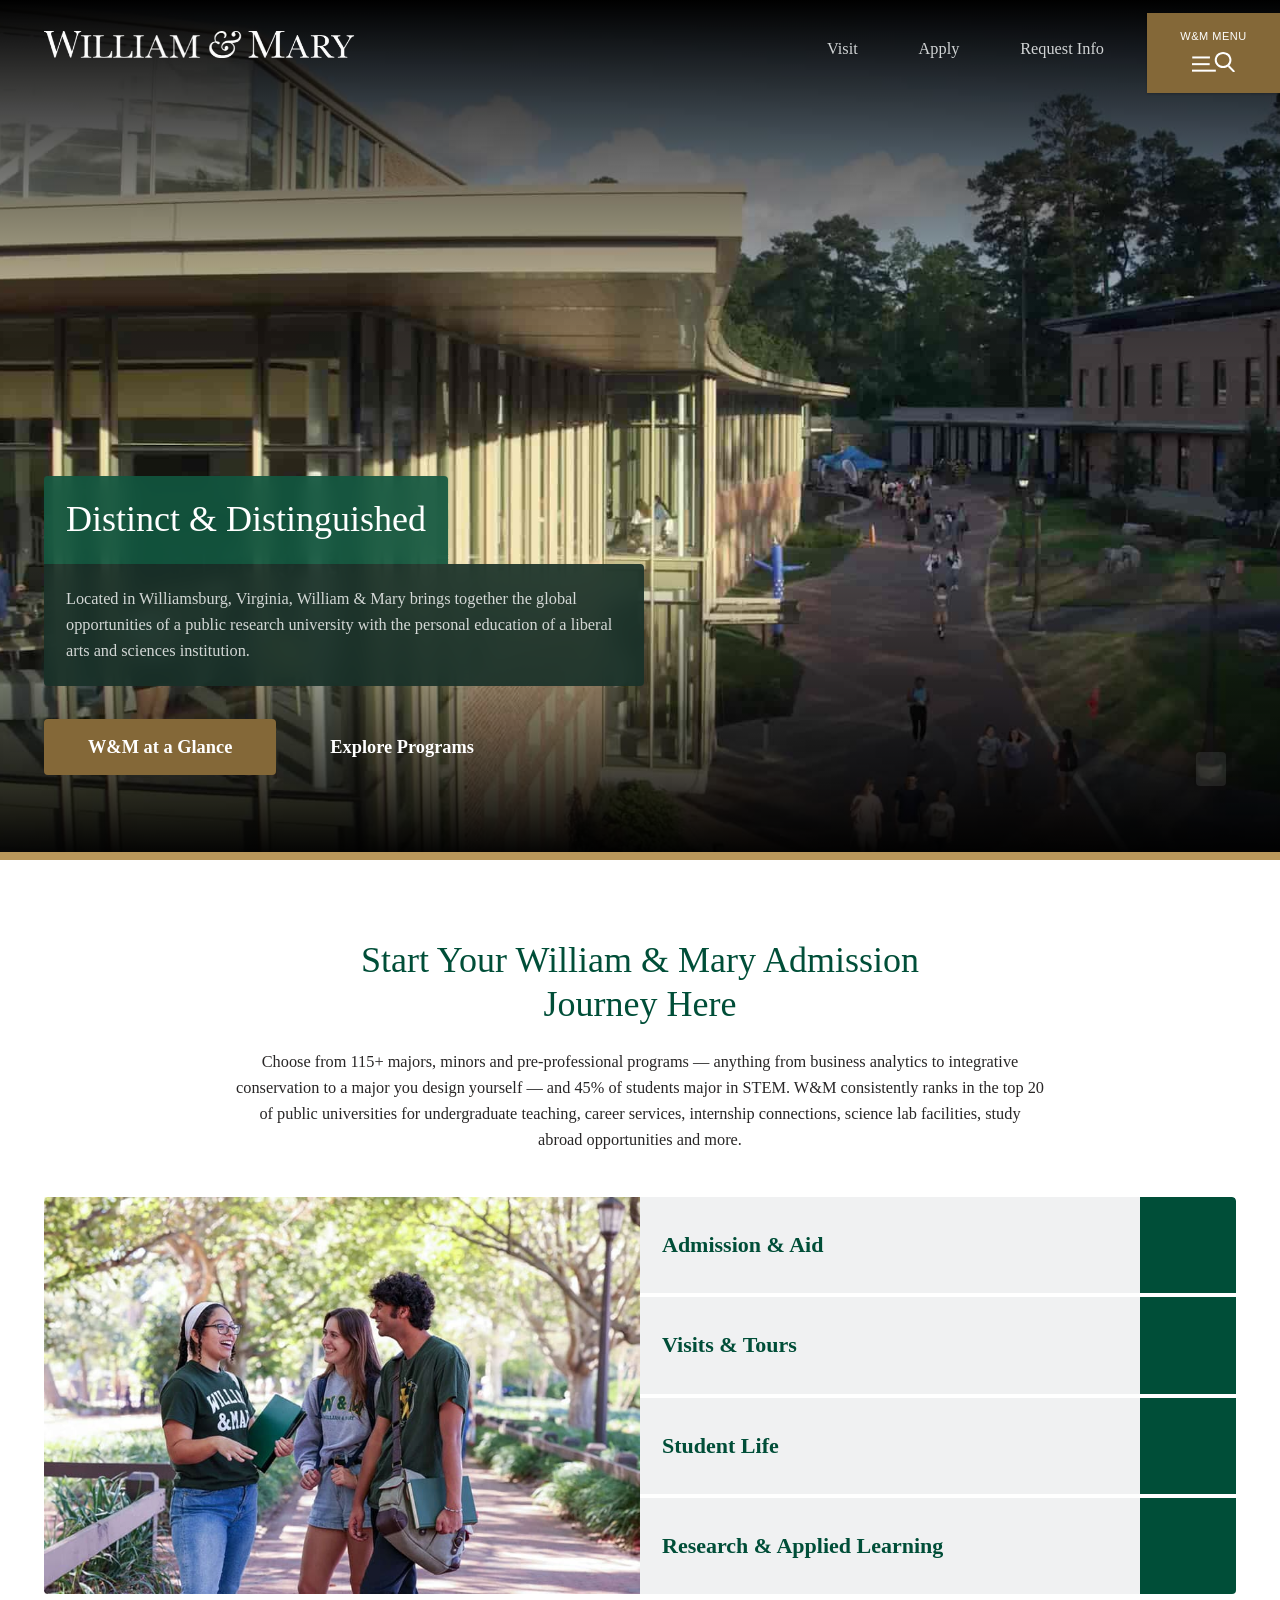
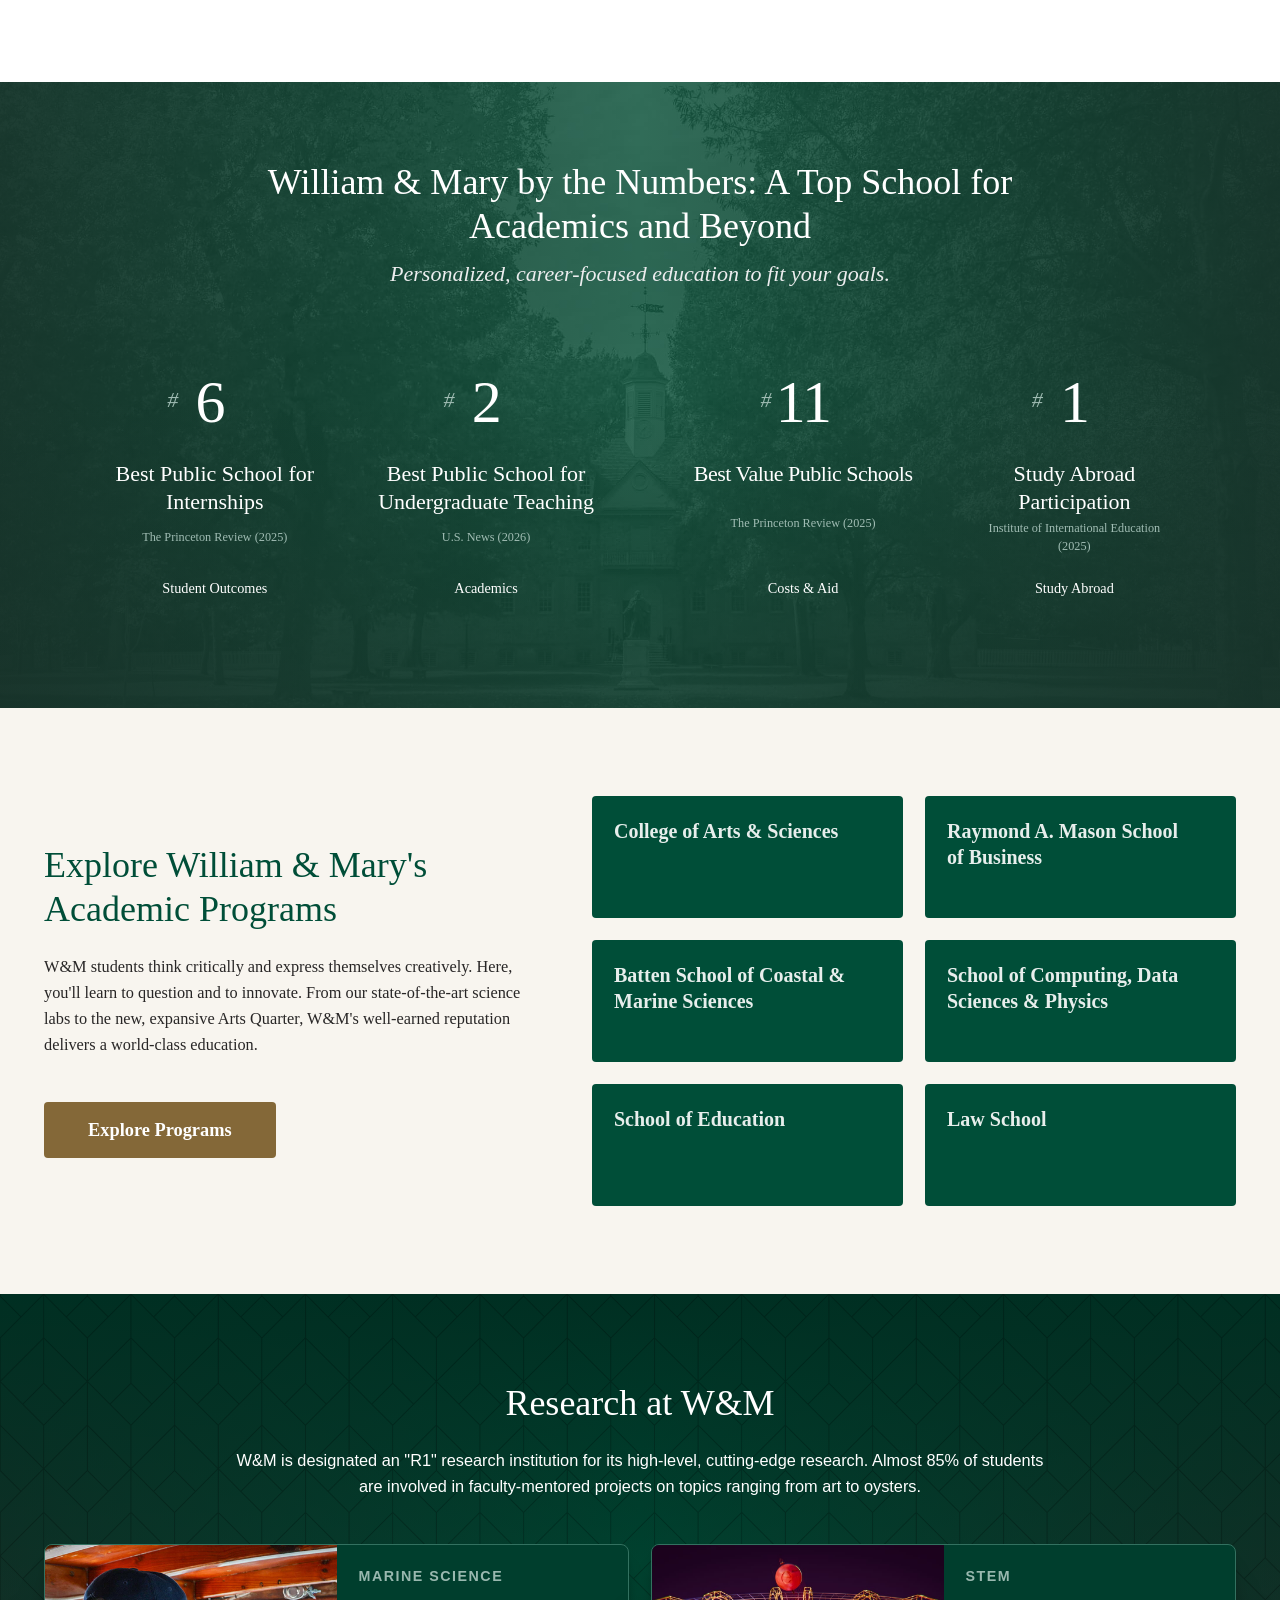
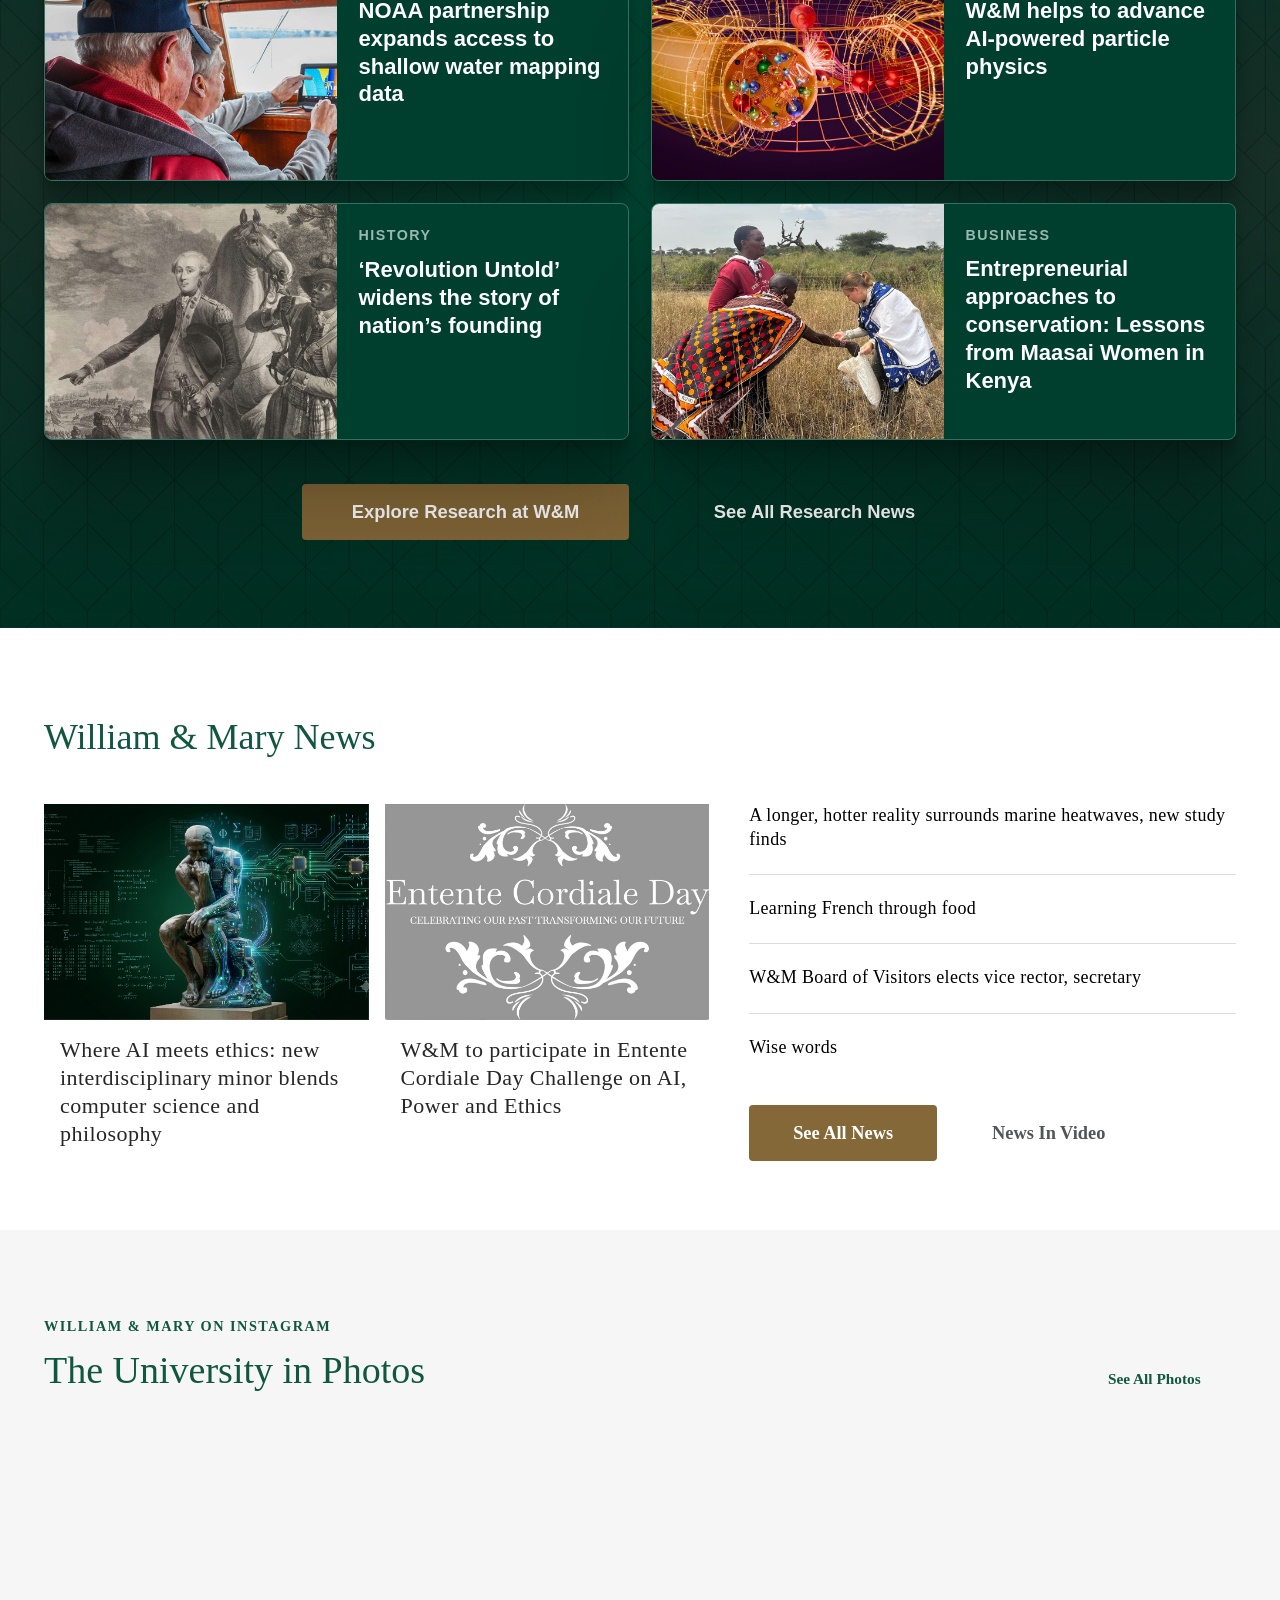
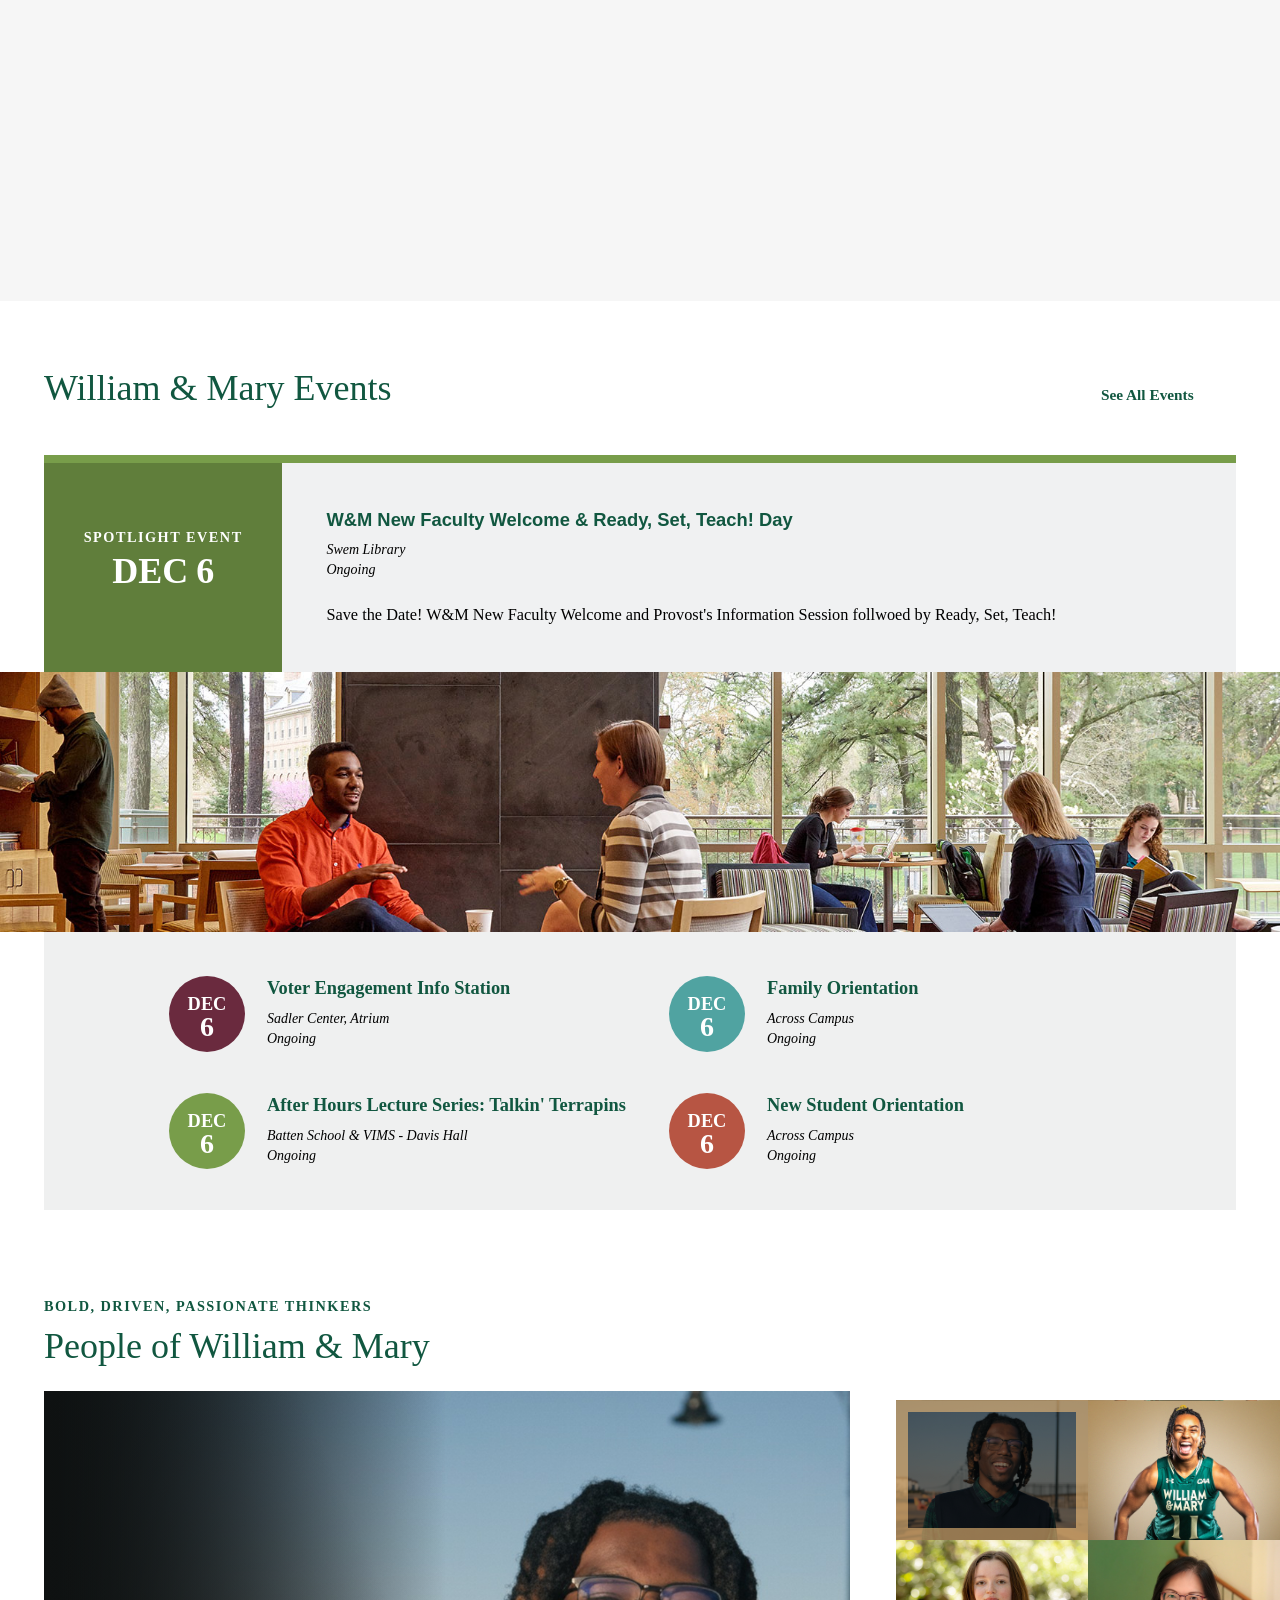
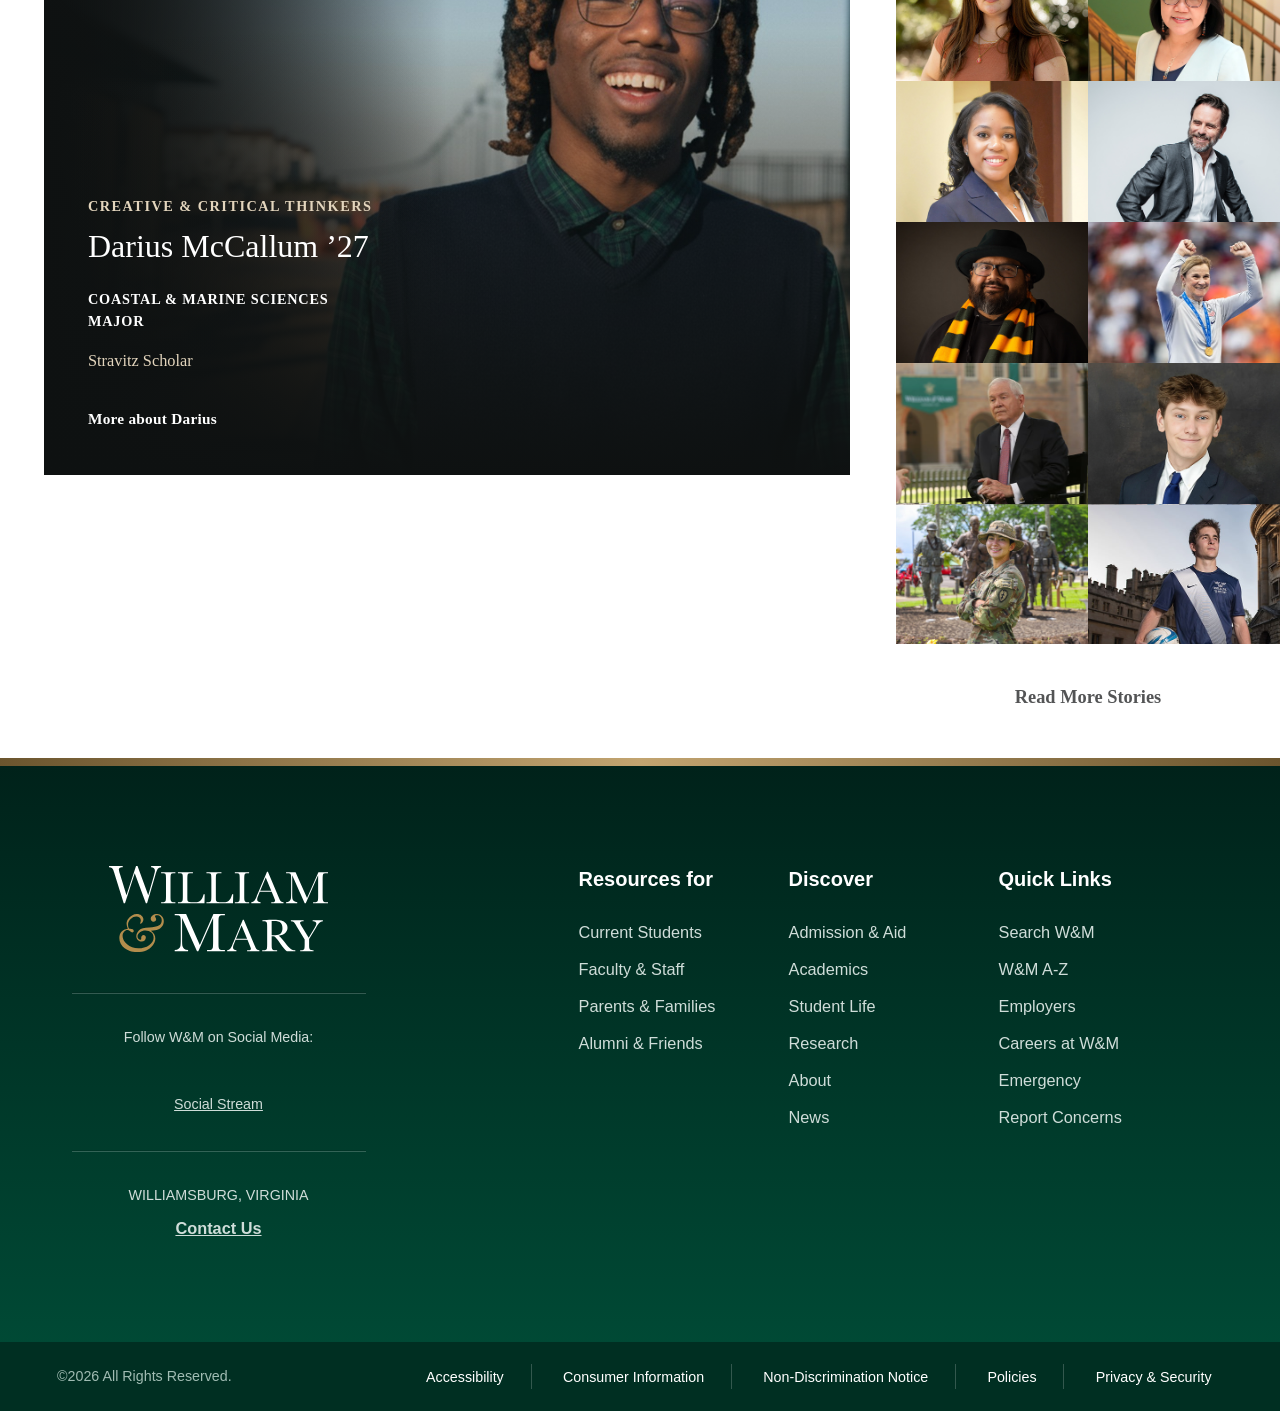
==== commit 589bebb4: "Clone William & Mary homepage as a self-contained static site Mirror the live www.wm.edu homepage HT" ====
--- a/index.html
+++ b/index.html
@@ -1,853 +1,3701 @@
-<!DOCTYPE html>
-<html lang="en">
+
+      <!doctype html>
+<html class="no-js" lang="en">
 <head>
-  <meta charset="UTF-8" />
-  <meta name="viewport" content="width=device-width, initial-scale=1.0" />
-  <title>ConfiDentist — Canada's Dental Licensing Exam Prep</title>
-  <link rel="preconnect" href="https://fonts.googleapis.com" />
-  <link rel="preconnect" href="https://fonts.gstatic.com" crossorigin />
-  <link href="https://fonts.googleapis.com/css2?family=Inter:wght@300;400;500;600;700;800&display=swap" rel="stylesheet" />
-  <style>
-    *, *::before, *::after { box-sizing: border-box; margin: 0; padding: 0; }
-
-    :root {
-      --navy-deep:  #0F1D3E;
-      --navy:       #1B2E5E;
-      --navy-mid:   #2E4A97;
-      --blue:       #4C6EC4;
-      --teal:       #0D9488;
-      --teal-light: #14B8A8;
-      --gold:       #F59E0B;
-      --gold-light: #FCD34D;
-      --white:      #FFFFFF;
-      --off-white:  #F8FAFC;
-      --slate:      #64748B;
-      --slate-light:#CBD5E1;
-      --text-dark:  #0F172A;
-    }
-
-    html { scroll-behavior: smooth; }
-    body { font-family: 'Inter', sans-serif; color: var(--text-dark); background: var(--white); }
-
-    /* ── NAV ─────────────────────────────────────────────────────── */
-    header {
-      position: fixed; top: 0; left: 0; right: 0; z-index: 100;
-      background: rgba(15,29,62,0.96);
-      backdrop-filter: blur(12px);
-      border-bottom: 1px solid rgba(255,255,255,0.08);
-    }
-    .nav-inner {
-      max-width: 1280px; margin: 0 auto;
-      display: flex; align-items: center; justify-content: space-between;
-      padding: 0 32px; height: 68px;
-    }
-    .logo { display: flex; align-items: center; gap: 12px; text-decoration: none; }
-    .logo-icon {
-      width: 40px; height: 40px; border-radius: 10px;
-      background: var(--navy-mid);
-      display: flex; align-items: center; justify-content: center;
-      font-size: 20px;
-    }
-    .logo-text { color: var(--white); font-weight: 700; font-size: 17px; letter-spacing: -0.3px; }
-    .logo-text span { color: var(--gold); }
-
-    nav.main-nav { display: flex; align-items: center; gap: 4px; }
-    nav.main-nav a {
-      color: rgba(255,255,255,0.75);
-      text-decoration: none; font-size: 13.5px; font-weight: 500;
-      padding: 6px 14px; border-radius: 7px;
-      transition: background 0.15s, color 0.15s;
-    }
-    nav.main-nav a:hover { background: rgba(255,255,255,0.08); color: var(--white); }
-
-    .nav-ctas { display: flex; align-items: center; gap: 10px; }
-    .btn-ghost {
-      color: rgba(255,255,255,0.8); font-size: 13px; font-weight: 500;
-      text-decoration: none; padding: 7px 16px; border-radius: 8px;
-      border: 1px solid rgba(255,255,255,0.2);
-      transition: all 0.15s;
-    }
-    .btn-ghost:hover { background: rgba(255,255,255,0.1); color: var(--white); }
-    .btn-gold {
-      background: var(--gold); color: var(--navy-deep);
-      font-size: 13px; font-weight: 700;
-      text-decoration: none; padding: 8px 20px; border-radius: 8px;
-      transition: background 0.15s, transform 0.1s;
-    }
-    .btn-gold:hover { background: var(--gold-light); transform: translateY(-1px); }
-
-    /* ── HERO ────────────────────────────────────────────────────── */
-    .hero {
-      position: relative; min-height: 100vh;
-      display: flex; align-items: center; justify-content: center;
-      overflow: hidden; padding-top: 68px;
-    }
-    .hero-video-wrap {
-      position: absolute; inset: 0;
-      background: linear-gradient(135deg, var(--navy-deep) 0%, #162447 40%, #1a3557 70%, #0f2d40 100%);
-    }
-    /* Replace src below with your actual video file in Avada */
-    .hero-video-wrap video {
-      position: absolute; inset: 0;
-      width: 100%; height: 100%; object-fit: cover;
-      opacity: 0.35;
-    }
-    .hero-overlay {
-      position: absolute; inset: 0;
-      background: linear-gradient(
-        160deg,
-        rgba(15,29,62,0.72) 0%,
-        rgba(15,29,62,0.45) 50%,
-        rgba(13,148,136,0.2) 100%
-      );
-    }
-    .hero-content {
-      position: relative; z-index: 2;
-      text-align: center; padding: 80px 24px 120px;
-      max-width: 860px; margin: 0 auto;
-    }
-    .hero-eyebrow {
-      display: inline-flex; align-items: center; gap: 8px;
-      background: rgba(245,158,11,0.15);
-      border: 1px solid rgba(245,158,11,0.35);
-      color: var(--gold-light); font-size: 11.5px; font-weight: 600;
-      letter-spacing: 0.1em; text-transform: uppercase;
-      padding: 5px 14px; border-radius: 100px; margin-bottom: 24px;
-    }
-    .hero-eyebrow::before { content: '●'; font-size: 7px; color: var(--gold); }
-    .hero-h1 {
-      font-size: clamp(36px, 6vw, 72px);
-      font-weight: 800; line-height: 1.08; letter-spacing: -2px;
-      color: var(--white); margin-bottom: 24px;
-    }
-    .hero-h1 em { font-style: normal; color: var(--gold); }
-    .hero-sub {
-      font-size: clamp(16px, 2.2vw, 20px);
-      color: rgba(255,255,255,0.75); line-height: 1.6;
-      max-width: 620px; margin: 0 auto 40px;
+<meta name="clone-of" content="https://www.wm.edu/">
+
+
+		
+
+<script src="/cdn/cascade-prod.static.wm.edu/_shared/static/js/rave-alerts.js"></script>
+		
+    
+    
+    
+
+                
+                
+	
+
+
+
+
+<meta content="IE=edge" http-equiv="X-UA-Compatible"/><meta charset="utf-8"/><meta content="width=device-width, initial-scale=1" name="viewport"/><meta content="William & Mary" property="og:site_name" /><meta name="twitter:dnt" content="on">
+ <link href="https://cascade-prod.static.wm.edu" rel="dns-prefetch"/> <link href="https://creative.wm.edu" rel="dns-prefetch"/> <link href="https://kit.fontawesome.com" rel="dns-prefetch"/> <link href="https://static.wm.edu" rel="dns-prefetch"/> <link href="https://www.googletagmanager.com" rel="dns-prefetch"/> <link href="/apple-touch-icon.png" rel="apple-touch-icon"/>
+<script src="/js/vendor/modernizr-2.6.2-respond-1.1.0.min.js" type="text/javascript"></script>
+<script src="/cdn/cascade-prod.static.wm.edu/_shared/static/js/vendor/jquery.min.js"></script>
+<script type="application/ld+json">// <![CDATA[
+{ "@context" : "https://schema.org",
+  "@type" : "Organization",
+  "name" : "William & Mary",
+  "url" : "https://www.wm.edu",
+  "logo": "/img/wm_vertical_single_line_full_color.png",
+  "sameAs" : [ "https://www.facebook.com/williamandmary",
+    "https://www.twitter.com/williamandmary",
+    "https://plus.google.com/+williamandmary",
+    "https://www.instagram.com/william_and_mary" ] 
+}
+// ]]></script>
+<link href="/cdn/static.wm.edu/mweb/prod/main.min.css" media="all" rel="stylesheet"/> <link href="https://use.typekit.net/hsm3jlb.css" rel="stylesheet"/>
+<script crossorigin="anonymous" defer="defer" src="https://kit.fontawesome.com/270bb58298.js"></script>
+<link href="/css/custom.css" media="all" rel="stylesheet"/>
+    
+
+            <link rel="canonical" href="/" />
+        
+
+
+
+
+<script>(function(w,d,s,l,i){w[l]=w[l]||[];w[l].push({'gtm.start':
+new Date().getTime(),event:'gtm.js'});var f=d.getElementsByTagName(s)[0],
+j=d.createElement(s),dl=l!='dataLayer'?'&l='+l:'';j.async=true;j.src=
+'https://www.googletagmanager.com/gtm.js?id='+i+dl;f.parentNode.insertBefore(j,f);
+})(window,document,'script','dataLayer','GTM-ND77N3');</script>
+
+
+
+
+
+
+
+
+
+<script>let cascadeSite="www.wm.edu"</script>
+
+
+	    
+
+
+		
+
+
+
+
+
+
+
+
+
+
+
+
+
+
+<link href="https://news.wm.edu" rel="dns-prefetch"/>
+<link href="https://wmit-news-prod.s3.amazonaws.com" rel="dns-prefetch"/>
+<link href="https://curator-assets.b-cdn.net" rel="dns-prefetch"/>
+<style>
+
+.wm-row {
+    display: block;
+    position: relative;
+    z-index: 1;
+    width: 100%;
+    padding-top: var(--size-row-padding-top);
+    padding-bottom: var(--size-row-padding-bottom);
+    --wm-row-side-padding: var(--size-row-padding-side-mobile);
+    padding-left: var(--wm-row-side-padding);
+    padding-right: var(--wm-row-side-padding);
+    text-align: center;
+    background-position: center;
+    background-size: cover;
+    background-color: var(--theme-base-color);
+    color: var(--theme-text-color);
+}
+
+@media (min-width: 700px) {
+    .wm-row {
+        --wm-row-side-padding: var(--size-row-padding-side-default);
+    }
+}
+
+.wm-row__mainWrapper {
+    position: relative;
+    width: 100%;
+    max-width: var(--size-row-width-max);
+    margin: 0 auto;
+    padding: 0;
+    text-align: center;
+}
+
+.wm-row__mainWrapper > * {
+    margin: 0 auto;
+}
+
+.wm-row__title,
+.wm-row__title > a {
+    margin-top: -9px;
+    text-align: center;
+    letter-spacing: 0;
+    color: var(--theme-title-color);
+    font-family: "Freight Text W03", Times, serif;
+    font-size: 2rem;
+    font-weight: 500;
+    line-height: 1.2;
+    font-feature-settings: "lnum";
+    max-width: var(--size-row-text-width-max);
+}
+
+@media (min-width: 700px) {
+    .wm-row__title,
+    .wm-row__title > a {
+        font-size: 2.5rem;
+    }
+}
+
+.wm-row__title:not(.sr-only) + * {
+    margin-top: var(--size-row-title-margin-bottom);
+}
+
+.wm-row__intro-text {
+    max-width: var(--size-row-text-width-max);
+    margin: 0 auto;
+    color: var(--theme-text-color);
+}
+
+.wm-row__intro-text > p:last-child {
+    margin-bottom: 0;
+}
+
+.wm-row__intro-text a {
+    color: var(--theme-link-color);
+}
+
+.wm-row__intro-text a:hover {
+    color: var(--theme-link-hover-color);
+}
+
+.wm-row__title.sr-only + .wm-row__intro-text > *:first-of-type {
+    margin-top: 0;
+}
+
+.wm-row__intro-text + * {
+    margin-top: 44px;
+}
+
+.wm-row__moreButton {
+    position: relative;
+    display: inline-block;
+    max-width: var(--size-row-text-width-max);
+    margin: 44px 0 0;
+    padding: 0 44px !important;
+    text-align: center;
+    color: var(--theme-title-color);
+    font-size: 1.25rem;
+    font-weight: normal;
+    padding-right: 18px;
+}
+
+.wm-row__moreButton:hover,
+.wm-row__moreButton:focus {
+    text-decoration: underline !important;
+    font-weight: normal;
+}
+
+@media (min-width: calc(var(--size-row-text-width-max) + 44px)) {
+    .wm-row__moreButton {
+        padding-left: 0 !important;
+        padding-right: 0 !important;
+    }
+}
+
+.wm-row__moreButton:after {
+    position: absolute;
+    content: "";
+    font-family: "Font Awesome 6 Pro";
+    color: var(--color-wmgold-55);
+    padding-left: 7px;
+    transition: all 0.35s ease-in-out;
+}
+
+.wm-row__moreButton:hover:after,
+.wm-row__moreButton:focus:after {
+    padding-left: 11px;
+    text-decoration: none;
+}
+
+.internal_row_link {
+    position: absolute;
+    z-index: 1000;
+    top: 0;
+    left: 0;
+    display: flex;
+    align-items: center;
+    justify-content: center;
+    width: 34px;
+    height: 34px;
+    transition: all 0.3s;
+    color: #fff;
+    border-radius: 50%;
+    background: var(--color-wmgreen-600);
+}
+
+.internal_row_link:hover,
+.internal_row_link:focus {
+    text-decoration: none;
+    color: #fff;
+    background: #000;
+}
+
+@media print {
+    .wm-row figure.rightcaption,
+    .wm-row figure.yt-right {
+        float: right;
+        margin-right: 0px;
+        margin-left: 2rem;
+    }
+
+    .wm-row figure.yt-center {
+        margin-right: auto !important;
+        margin-left: auto !important;
+    }
+
+    .wm-row figure.leftcaption,
+    .wm-row figure.yt-left {
+        float: left;
+        margin-right: 2rem;
+        margin-left: 0px;
+    }
+
+    .wm-row figure.yt-left,
+    .wm-row figure.yt-right {
+        clear: both;
+        padding: 10px;
+        border: 1px solid #c9c9c9 !important;
+    }
+
+    .wm-row .yt-med,
+    .wm-row .yt-lg {
+        border: 1px solid #c9c9c9 !important;
+        background-color: #c9c9c9 !important;
+    }
+}
+
+/*# sourceMappingURL=homepage_core.min.css.map */
+/* ====== HOMEPAGE 2024 CORE CODE - hero and admission rows ======================================================================================== */
+:root {
+    --serif-font: "adelle";
+    --sans-font: "adelle-sans";
+    --max-content-width: 1288px;
+    --spacing-xxs: 6px;
+    --spacing-xs: 11px;
+    --spacing-sm: 22px;
+    --spacing-md: 44px;
+    --spacing-lg: 66px;
+    --spacing-xl: 88px;
+    --spacing-xxl: 100px;
+    --wmgold-100: #f8f5ef;
+    --wmgold-600: var(--color-wmgold-55, #b9975b);
+    --wmgold-800: #6E5834;
+    --webgold: var(--color-webgold-75, #866f45);
+    --webgold-600: #b9975b;
+    --wmsilver-100: #fafbfb;
+    --wmsilver-300: #ecedee;
+    --wmsilver-600: var(--color-wmsilver-25, #d0d3d4);
+    --wmgreen-200: #cfddd9;
+    --wmgreen-300: #a0bcb3;
+    --wmgreen-400: #709a8c;
+    --wmgreen-600: #004e38;
+    --text-body: var(--color-wmsilver-100, #282626);
+    --moss-600: #789d4a;
+    --moss-700: #607e3b;
+    --patina-600: #00b388;
+    --patina-700: #008f6d;
+    --weatheredbrick-600: #e56a54;
+    --weatheredbrick-700: #b75543;
+    --emergency-text: #8f0614;
+}
+
+/* ====== MISC SHARED ===== */
+.row-heading {
+    margin-bottom: var(--spacing-md);
+    color: #004e38;
+    text-align: center;
+    font-family: "adelle";
+    font-size: 32px;
+    font-style: normal;
+    font-weight: 400;
+    line-height: 40px;
+    /* 125% */
+    letter-spacing: 0;
+}
+
+.row-heading a,
+.odd-heading {
+    font-weight: inherit;
+    color: inherit;
+    text-decoration: none;
+}
+
+.row-heading a:hover,
+.row-heading a:focus,
+.odd-heading:hover,
+.odd-heading:focus {
+    text-decoration: none;
+    color: inherit;
+}
+
+@media only screen and (min-width: 700px) {
+    .row-heading {
+        font-size: 38px;
+        line-height: 50px;
+        /* 131.579% */
+        text-align: left;
+    }
+}
+
+/* ====== TOPBAR CHANGES ======================================================================================== */
+.wmhome .m-desktoplogo {
+    display: none;
+    position: absolute;
+    z-index: 3;
+    top: 31px;
+    left: 41px;
+    -webkit-backface-visibility: hidden;
+    backface-visibility: hidden;
+}
+
+.wmhome .m-desktoplogo img {
+    width: 310px;
+}
+
+.wmhome .wm-topbar {
+    height: 55px;
+    border: none;
+}
+
+.wmhome .wm-topbar__logo-link {
+    /*padding: 18px 0 0 0;*/
+    transition: all 0s;
+}
+
+.wmhome .wm-topbar__menu-button {
+    -webkit-backface-visibility: hidden;
+    backface-visibility: hidden;
+    right: 0;
+    top: 0;
+    opacity: 1;
+    background: var(--color-wmgold-775);
+    width: 88px;
+    height: 55px;
+
+    transition: all 0.3s ease-in-out;
+}
+
+.wmhome .wm-topbar__menu-button-text {
+    margin: 8px 0;
+    padding: 0;
+}
+
+.wmhome .wm-topbar__info-for-button:before {
+    transition: all 0.3s ease-in-out;
+}
+
+.wmhome .wm-topbar__info-for-button span {
+    font-size: 11px;
+    transition: all 0.3s ease-in-out;
+}
+
+.wmhome .wm-topbar__homepage-links {
+    display: none;
+}
+
+.wmhome .m-mobilelogo {
+    position: absolute;
+    top: -18px;
+    left: var(--spacing-sm);
+    z-index: 85;
+    width: 201px;
+}
+
+/*.wmhome .wm-site-menu .wm-topbar__menu-button.-close-x,*/
+/*.wmhome .wm-info-for-menu .wm-topbar__menu-button.-close-x {*/
+/*    height: 80px !important;*/
+/*    width: 133px !important;*/
+/*}*/
+
+.wmhome .wm-site-menu .wm-topbar__menu-button:hover,
+.wmhome .menu-open .wm-site-menu .wm-topbar__menu-button.-close-x:hover {
+    background-color: var(--william-mary-gold-wm-gold-800, #6E5834);
+}
+
+.wmhome .info-open .wm-topbar__menu-button-text {
+    padding: 0;
+}
+
+.wmhome .info-open .wm-info-for-menu .wm-topbar__info-for-button.-close-x,
+.wmhome .menu-open .wm-site-menu .wm-topbar__info-for-button {
+    top: 104px !important;
+}
+
+.wmhome .info-open .wm-site-menu .wm-topbar__info-for-button {
+    top: 104px;
+}
+
+.wmhome .wm-topbar__info-for-button.-close-x .close-x {
+    margin-right: 5px;
+}
+
+.wmhome .wm-topbar.is-hidden .wmhome .wm-topbar__menu-button {
+    right: -7.462rem;
+    opacity: 0;
+}
+
+.wmhome .wm-topbar__menu-button:hover {
+    background: var(--william-mary-gold-wm-gold-800, #6E5834);
+}
+
+@media (min-width: 775px) {
+    .wmhome .wm-topbar__logo-link {
+        padding: 0;
+    }
+    .wmhome .wm-topbar__buttons {
+        overflow: hidden;
+        height: 6.5rem;
+        width: 9.6875rem;
+    }
+
+    .wmhome .wm-topbar__menu-button {
+        width: 133px;
+        height: 80px;
+        top: 13px;
+    }
+
+    .wmhome .wm-topbar__menu-button-text {
+        display: block;
+    }
+
+    .wmhome .wm-topbar__info-for-button {
+        top: 104px !important;
+        display: block;
+    }
+
+    .wmhome .wm-topbar__info-for-button:before {
+        background: #004e38;
+    }
+
+    .wmhome .wm-topbar {
+        height: 0;
+        border: none;
+        width: 100%;
+    }
+
+    .wmhome .wm-topbar__logo,
+    .m-mobilelogo {
+        visibility: hidden;
+    }
+
+    .wmhome .m-desktoplogo {
+        display: block;
+        width: 100%;
+        left: var(--spacing-md);
+        max-width: var(--max-content-width);
+        margin: 0 auto;
+        right: 0;
+    }
+
+    .wmhome .wm-topbar__homepage-links {
+        display: flex;
+        height: 15px;
+        flex: 1 1 max(var(--spacing-md));
+        width: clamp(233px, 26vw, 277px);
+        justify-content: space-between;
+        align-items: center;
+        position: absolute;
+        top: 41px;
+        right: clamp(156px, 15vw, 176px);
+        z-index: 12;
+        gap: clamp(var(--spacing-sm), 2vw, var(--spacing-md));
+    }
+
+    .wmhome .wm-topbar__homepage-link {
+        color: var(--william-mary-silver-wm-silver-600, #d0d3d4);
+        font-family: "adelle-sans";
+         font-size: 1.02rem;
+          font-style: normal;
+          font-weight: 400;
+          line-height: 1.59314;
+        transition: all 0.3s;
+    }
+
+    .wmhome .wm-topbar__homepage-link:hover {
+        color: white;
+    }
+}
+
+@media only screen and (min-width: 968px) {
+    .wmhome .wm-topbar__logo {
+        visibility: hidden;
+    }
+
+    .wmhome #main_content {
+        margin-top: -84px;
+    }
+}
+
+/*.wmhome .menubackdrop-dark {*/
+/*    transition:*/
+/*        opacity 0.4s,*/
+/*        z-index 0.2s 1s;*/
+/*}*/
+
+/*.wmhome .menu-open .menubackdrop-dark,*/
+/*.wmhome .info-open .menubackdrop-dark {*/
+/*    transition: opacity 0.4s;*/
+/*}*/
+/* ===== HERO ======================================================================================= */
+@keyframes wait {
+    0% {
+        opacity: 0;
+    }
+
+    100% {
+        opacity: 0;
+    }
+}
+
+@keyframes heroin {
+    0% {
+        opacity: 0;
+    }
+
+    100% {
+        opacity: 1;
+    }
+}
+
+.heroin {
+    animation:
+        wait 1s,
+        heroin 0.9s 1s;
+    animation-timing-function: ease;
+}
+
+.o-homehero {
+    overflow-x: hidden;
+    width: 100%;
+    position: relative;
+    min-height: 50vh;
+    padding-bottom: 0;
+    background: #000;
+}
+
+.m-hero {
+    display: flex;
+    flex-direction: column;
+    height: auto;
+    position: relative;
+    overflow-x: hidden;
+    -ms-overflow-y: hidden;
+    background: #000;
+    border-bottom: 8px solid var(--william-mary-gold-wm-gold-600, #b9975b);
+}
+
+.m-hero__image,
+.m-hero__video {
+    width: 100%;
+    height: 56.25vw;
+    position: relative;
+}
+.m-hero__video {
+    overflow-x: hidden;
+}
+
+.m-hero__image:after,
+.m-hero__video .videocontainer:after {
+    content: "";
+    display: block;
+    position: absolute;
+    bottom: 0;
+    left: 0;
+    width: 100%;
+    height: 88px;
+    flex-shrink: 0;
+    background: linear-gradient(180deg, rgba(0, 0, 0, 0) 0%, rgba(0, 0, 0, 0.25) 100%);
+}
+
+.m-hero__video .videocontainer {
+    display: block;
+    width: 100%;
+    height: 100%;
+    position: relative;
+    overflow: hidden;
+}
+
+.m-hero__video .videocontainer.hidden {
+    display: none;
+}
+
+.m-hero__video.focus::after {
+    content: "";
+    position: absolute;
+    border: 1px dotted #fff;
+    top: 2px;
+    left: 3px;
+    right: 3px;
+    bottom: 2px;
+}
+
+.m-hero__feature-image,
+.m-hero__video video {
+    width: 100%;
+    height: 100%;
+    object-fit: cover;
+}
+
+/* =============== SUPPORTS MS IME ALIGN =================================== */
+@supports (-ms-ime-align: auto) {
+    .m-hero__video video {
+        margin-top: -4px;
+    }
+}
+
+.m-hero__image span {
+    position: absolute;
+    width: 100%;
+    height: 100%;
+    background-size: cover;
+    background-position: center;
+    -webkit-backface-visibility: hidden;
+    backface-visibility: hidden;
+}
+
+#video_button,
+#events_video_button {
+    position: absolute;
+    bottom: var(--spacing-sm);
+    left: var(--spacing-sm);
+    color: #fff;
+    padding: 7px;
+    width: 30px;
+    height: 30px;
+    cursor: pointer;
+    text-transform: uppercase;
+    letter-spacing: 1px;
+    font-size: 1rem;
+    z-index: 5;
+    margin: 0;
+    border-radius: 4px;
+    background: rgba(217, 220, 221, 0.1);
+}
+
+#video_button {
+    right: var(--spacing-sm);
+    left: auto;
+}
+
+#video_button i {
+    /* font-weight: 400;
+	 */
+    color: white;
+    font-size: 14px;
+}
+
+#video_button i.fa-pause,
+#events_video_button i.fa-pause {
+    margin-left: 0.1em;
+}
+
+#video_button i.fa-play,
+#events_video_button i.fa-play {
+    margin-left: 0.3em;
+}
+
+#video_button:hover,
+#video_button:focus,
+#events_video_button:hover,
+#events_video_button:focus {
+    color: #000;
+    background: rgba(217, 220, 221, 0.2);
+}
+
+.m-hero__captionarea {
+    width: 100%;
+    height: 100%;
+    background: #004e38;
+    -webkit-backface-visibility: hidden;
+    backface-visibility: hidden;
+}
+
+.m-hero__caption {
+    /* opacity: 0;
+	 transition: transform 0.6s, opacity 0.8s;
+	 transition-delay: 0.4s;
+	 */
+}
+
+.m-hero__captioncontent {
+    padding: 0;
+}
+
+/* --- caption animation ---*/
+@keyframes captionheadersin {
+    0% {
+        opacity: 0;
+        translate: 0 20px;
+    }
+
+    40% {
+        opacity: 0;
+    }
+
+    100% {
+        opacity: 1;
+        translate: 0 0px;
+    }
+}
+
+.m-hero__captiontitle {
+    padding: var(--spacing-sm) var(--spacing-xs);
+    background: #004e38;
+    margin: 0;
+    color: #fff;
+    text-align: center;
+    font-family: "adelle";
+      font-size: 2.25rem;
+  font-style: normal;
+  font-weight: 400;
+  line-height: 1.22222;
+    animation:
+        wait 0.5s,
+        captionheadersin 0.6s 0.5s;
+    animation-timing-function: ease;
+}
+
+.m-hero__captiontext {
+    display: flex;
+    padding: var(--spacing-sm);
+    background: var(--william-mary-green-griffin-green, #183028);
+    margin: 0;
+    color: rgba(255, 255, 255, 0.8);
+    text-align: center;
+    font-family: "adelle-sans";
+  font-size: 1.02rem;
+  font-style: normal;
+  font-weight: 400;
+  line-height: 1.59314;
+    animation:
+        wait 0.6s,
+        captionheadersin 0.6s 0.6s;
+    animation-timing-function: ease;
+}
+
+@keyframes fade-in {
+    0% {
+        opacity: 0;
+    }
+
+    100% {
+        opacity: 1;
+    }
+}
+
+.m-hero__more {
+    display: flex;
+    flex-direction: column;
+    justify-content: center;
+    align-items: stretch;
+    gap: 10px;
+    padding: 0 var(--spacing-sm) var(--spacing-sm);
+    background: var(--william-mary-green-griffin-green, #183028);
+    animation:
+        wait 0.3s,
+        fade-in 0.6s 0.3s;
+    animation-timing-function: ease;
+}
+
+.m-hero__more a {
+    display: flex;
+    padding: 18px var(--spacing-md);
+    justify-content: center;
+    align-items: center;
+    border-radius: 4px;
+    background: transparent;
+    color: var(--White-White, #fff);
+    font-family: "adelle-sans";
+  font-size: 1.1475rem;
+  font-style: normal;
+  font-weight: 600;
+  line-height: 1.08932;
+    transition: background 0.3s;
+}
+
+.m-hero__more a.m-hero__more-primary {
+    background: var(--color-wmgold-775);
+    color: var(--White-White, #fff);
+}
+
+.m-hero__more a:hover,
+.m-hero__more a:focus {
+    background: rgba(240, 241, 242, 0.15);
+    text-decoration: none;
+}
+
+.m-hero__more a.m-hero__more-primary:hover,
+.m-hero__more a.m-hero__more-primary:focus {
+    background: var(--william-mary-gold-wm-gold-800, #6E5834);
+}
+
+.no-js .m-hero__caption,
+.no-js .m-hero__captioncontent h2,
+.no-js .m-hero__captiontext,
+.no-js .m-hero__more {
+    /* opacity: 1;
+	 */
+}
+
+/* ANIMATION: after slideshow fade in */
+.o-homehero__content.aos-animate .m-hero__caption {
+    opacity: 1;
+}
+
+.o-homehero__content.aos-animate .m-hero__captioncontent h2 {
+    opacity: 1;
+    transform: translate3d(0, 0, 0);
+}
+
+.o-homehero__content.aos-animate .m-hero__captiontext {
+    opacity: 1;
+    transform: translate3d(0, 0, 0);
+}
+
+.o-homehero__content.aos-animate .m-hero__more {
+    right: 0;
+}
+
+.o-homehero__content.aos-animate .m-hero__captionareacontent img {
+    opacity: 1;
+}
+
+/* For removing extra animations on mobile devices */
+@media (any-hover: none) {
+    .m-hero__more a:hover::after,
+    .m-hero__more a:focus::after {
+        width: inherit;
+    }
+}
+
+/* =============== 600 PX =================================== */
+@media only screen and (min-width: 600px) {
+    .m-hero__more {
+        flex-direction: row;
+        justify-content: center;
+        padding-bottom: 33px;
+    }
+}
+
+/* =============== 700 PX =================================== */
+@media only screen and (min-width: 700px) {
+    .m-hero {
+        display: block;
+    }
+
+    .m-hero,
+    .m-hero__video .videocontainer,
+    .m-hero__image,
+    .m-hero__video,
+    .m-hero__video video {
+        min-height: 760px;
+        overflow: hidden;
+        height: 100vh;
+        max-height: 860px;
+    }
+
+    .m-hero__image,
+    .m-hero__video {
+        max-height: 100%;
+    }
+
+    #video_button {
+        right: 54px;
+        bottom: 74px;
+    }
+    
+    .m-hero__image:after,
+    .m-hero__video .videocontainer:after {
+        height: 300px;
+        background: linear-gradient(180deg, rgba(0, 0, 0, 0) 0%, #000 100%);
+        z-index: 0;
+    }
+
+    .m-hero__image:before,
+    .m-hero__video:before {
+        content: "";
+        display: block;
+        position: absolute;
+        top: 0;
+        left: 0;
+        width: 100%;
+        height: 386px;
+        flex-shrink: 0;
+        background: linear-gradient(180deg, #000 0%, rgba(0, 0, 0, 0) 100%);
+        z-index: 1;
+    }
+    /* Added 3/17/2025 per Karl's request */
+    .m-hero__image:before {
+        background: linear-gradient(180deg, #000 0%, rgba(0, 0, 0, 0) 50%);
+    }
+
+    .m-hero__captionarea {
+        background: transparent;
+    }
+
+    .m-hero__captioncontent {
+        max-width: 80vw;
+        padding-right: var(--spacing-md);
+        width: 600px;
+    }
+
+    .m-hero__caption {
+        position: absolute;
+        max-width: 600px;
+        bottom: var(--spacing-lg);
+        left: var(--spacing-md);
+    }
+
+    .m-hero__captioncontent h2 {
+        text-align: left;
+        justify-content: flex-start;
+        padding: var(--spacing-sm);
+        border-radius: 4px 4px 0px 0px;
+        background: rgba(17, 87, 64, 0.9);
+        font-family: "adelle";
+          font-size: 2.25rem;
+  font-style: normal;
+  font-weight: 400;
+  line-height: 1.22222;
+        /*#115740e6*/
+        color: var(--White-White, #fff);
+        /*font-size: 38px;*/
+        /*line-height: 50px;*/
+        /* 131.579% */
+        width: max-content;
+        backdrop-filter: blur(10px);
+    }
+
+    .m-hero__captiontext {
+        border-radius: 0px 4px 4px 4px;
+        background: rgba(24, 48, 40, 0.9);
+        text-align: left;
+        backdrop-filter: blur(10px);
+    }
+
+    .m-hero__more {
+        flex-direction: row;
+        justify-content: flex-start;
+        margin-top: 33px;
+        background: transparent;
+        padding: 0;
+    }
+
+    /*.m-hero__more a {*/
+    /*    max-width: 227px;*/
+    /*}*/
+}
+
+/* =============== 968 PX =================================== */
+@media only screen and (min-width: 968px) {
+    @supports (-ms-ime-align: auto) {
+        .m-hero__video video {
+            margin-top: 0px;
+        }
+    }
+
+    /* Firefox doesn't love the hack for Edge, fix jittering on scroll */
+    @-moz-document url-prefix() {
+        .m-hero__video video {
+            width: 100%;
+            height: 100%;
+            object-fit: cover;
+            position: relative;
+            top: auto;
+            left: auto;
+            transform: none;
+        }
+    }
+
+    #events_video_button {
+        bottom: 33px;
+        left: 33px;
+        right: auto;
+    }
+
+    .m-hero__caption {
+        position: absolute;
+        max-width: 600px;
+        bottom: 77px;
+        left: var(--spacing-md);
+    }
+
+    .m-hero__captioncontent h2 {
+        /* transition-delay: 1s;
+		 */
+    }
+
+    .m-hero__captiontext {
+        /* transition-delay: 1.1s;
+		 */
+    }
+
+    .m-hero__more {
+        transition-delay: 1.2s;
+    }
+
+    .leftside {
+        display: none;
+        width: 100%;
+        position: absolute;
+        top: -1px;
+        bottom: -1px;
+        transform: skew(-20deg);
+        background: #fff;
+        z-index: -1;
+        left: -16%;
+    }
+
+    .rightside {
+        display: none;
+        width: 100%;
+        position: absolute;
+        top: -1px;
+        bottom: -1px;
+        transform: skew(-20deg);
+        background: #fff;
+        z-index: -1;
+        right: -25%;
+    }
+
+    .m-hero__captioncontent {
+        padding: 0;
+    }
+
+    .h-hero__more {
+        flex-direction: row;
+    }
+
+    .m-hero__captiontext {
+        width: 100%;
+    }
+
+    .m-hero__more a {
+        top: 100%;
+    }
+
+    .m-hero__more a::before {
+        content: none;
+    }
+
+    .m-hero__more a::after {
+        bottom: var(--spacing-sm);
+    }
+
+    /* ANIMATION: after slideshow fade in */
+    .o-homehero__content.aos-animate .m-hero__caption {
+        opacity: 1;
+    }
+}
+
+/* =============== 1200 PX =================================== */
+@media only screen and (min-width: 1200px) {
+    .m-hero {
+        flex-direction: row;
+        min-height: 720px;
+        height: 100vh;
+        max-height: 860px;
+    }
+
+    .m-hero__image,
+    .m-hero__video {
+        border-bottom: 0;
+        height: 100%;
+    }
+
+    .m-hero__image span {
+        border-bottom: 0;
+    }
+
+    .m-hero__captionarea {
+        height: 100%;
+        right: 0;
+        width: 31vw;
+        position: absolute;
+        z-index: 0;
+        display: none;
+    }
+
+    .m-hero__captionarea::before {
+        content: "";
+        background: #004e38;
+        width: 31vw;
+        transform: skew(-20deg);
+        height: 100%;
+        position: absolute;
+        top: 0;
+        right: 11vw;
+        z-index: -1;
+    }
+
+    .m-hero__captionareacontent {
+        height: 100%;
+        padding: 5rem 0 0 3rem;
+        display: none;
+    }
+
+    .m-hero__captionareacontent img {
+        display: block;
+    }
+
+    .m-hero__caption {
+        max-width: var(--max-content-width);
+        width: 100%;
+        right: 0;
+        margin: 0 auto;
+    }
+}
+
+/* =============== 1300 PX =================================== */
+@media only screen and (min-width: 1300px) {
+    .leftside {
+        left: -14%;
+    }
+}
+
+/* =============== PREFERS REDUCED MOTION =================================== */
+@media (prefers-reduced-motion) {
+    .m-hero__captionareacontent img {
+        transition-delay: 0s;
+    }
+
+    .m-hero__caption {
+        transition:
+            transform 0s,
+            opacity 0.8s;
+    }
+
+    .m-hero__captioncontent h2,
+    .m-hero__captiontext {
+        transition:
+            transform 0s,
+            opacity 0.6s;
+    }
+
+    .m-hero__more,
+    .m-hero__more a::after {
+        transition: none;
+    }
+
+    .m-hero__more a:hover::after,
+    .m-hero__more a:focus::after {
+        width: calc(100% - 20px);
+    }
+}
+
+/* ====== ADMISSION ======================================================================================== */
+.HomeAdmission .wm-row__title:not(.sr-only) + * {
+    margin-top: var(--spacing-sm);
+}
+
+.HomeAdmission__title {
+    color: var(--wmgreen-600);
+    text-align: center;
+    font-family: var(--serif-font);
+      font-size: 2.25rem;
+  font-style: normal;
+  font-weight: 400;
+  line-height: 1.22222;
+}
+
+.HomeAdmission__intro-text {
+    color: var(--text-body);
+    text-align: center;
+    font-family: var(--sans-font);
+      font-size: 1.02rem;
+      font-style: normal;
       font-weight: 400;
-    }
-    .hero-ctas { display: flex; gap: 14px; justify-content: center; flex-wrap: wrap; margin-bottom: 64px; }
-    .cta-primary {
-      background: var(--gold); color: var(--navy-deep);
-      font-weight: 700; font-size: 15px; text-decoration: none;
-      padding: 14px 32px; border-radius: 10px;
-      transition: all 0.2s; box-shadow: 0 4px 20px rgba(245,158,11,0.35);
-    }
-    .cta-primary:hover { background: var(--gold-light); transform: translateY(-2px); box-shadow: 0 8px 28px rgba(245,158,11,0.45); }
-    .cta-secondary {
-      background: rgba(255,255,255,0.1);
-      border: 1.5px solid rgba(255,255,255,0.35);
-      color: var(--white); font-weight: 600; font-size: 15px;
-      text-decoration: none; padding: 14px 32px; border-radius: 10px;
-      backdrop-filter: blur(8px);
-      transition: all 0.2s;
-    }
-    .cta-secondary:hover { background: rgba(255,255,255,0.18); transform: translateY(-2px); }
-
-    /* Hero stat ticker */
-    .hero-stats {
-      display: flex; justify-content: center; gap: 0; flex-wrap: wrap;
-      border-top: 1px solid rgba(255,255,255,0.12);
-      padding-top: 40px;
-    }
-    .hero-stat {
-      padding: 0 40px;
-      border-right: 1px solid rgba(255,255,255,0.12);
-      text-align: center;
-    }
-    .hero-stat:last-child { border-right: none; }
-    .hero-stat-num {
-      font-size: clamp(26px, 3.5vw, 40px);
-      font-weight: 800; color: var(--white);
-      letter-spacing: -1px; line-height: 1;
-    }
-    .hero-stat-num span { color: var(--gold); }
-    .hero-stat-label {
-      font-size: 12px; color: rgba(255,255,255,0.55);
-      margin-top: 6px; font-weight: 500; text-transform: uppercase; letter-spacing: 0.06em;
-    }
-
-    /* ── SECTION BASE ────────────────────────────────────────────── */
-    section { padding: 88px 24px; }
-    .container { max-width: 1200px; margin: 0 auto; }
-    .section-label {
-      font-size: 11px; font-weight: 700; letter-spacing: 0.12em;
-      text-transform: uppercase; color: var(--teal);
-      margin-bottom: 12px;
-    }
-    .section-h2 {
-      font-size: clamp(28px, 4vw, 46px);
-      font-weight: 800; letter-spacing: -1.5px;
-      color: var(--navy-deep); line-height: 1.1;
-      margin-bottom: 16px;
-    }
-    .section-sub {
-      font-size: 17px; color: var(--slate); line-height: 1.65;
-      max-width: 580px;
-    }
-    .section-header { margin-bottom: 52px; }
-    .section-header.centered { text-align: center; }
-    .section-header.centered .section-sub { margin: 0 auto; }
-
-    /* ── STATS CARDS ─────────────────────────────────────────────── */
-    .stats-section { background: var(--navy-deep); }
-    .stats-label { color: var(--teal-light) !important; }
-    .stats-h2 { color: var(--white) !important; }
-    .stats-sub { color: rgba(255,255,255,0.6) !important; }
-    .stats-grid {
-      display: grid; grid-template-columns: repeat(auto-fit, minmax(240px, 1fr));
-      gap: 24px;
-    }
-    .stat-card {
-      background: rgba(255,255,255,0.05);
-      border: 1px solid rgba(255,255,255,0.1);
-      border-radius: 16px; padding: 36px 28px;
-      position: relative; overflow: hidden;
-      transition: transform 0.2s, box-shadow 0.2s;
-    }
-    .stat-card:hover { transform: translateY(-4px); box-shadow: 0 12px 40px rgba(0,0,0,0.3); }
-    .stat-card::before {
-      content: ''; position: absolute; top: 0; left: 0; right: 0; height: 3px;
-      background: var(--gold);
-    }
-    .stat-rank { font-size: 13px; font-weight: 600; color: var(--gold); margin-bottom: 8px; }
-    .stat-big {
-      font-size: 52px; font-weight: 800; color: var(--white);
-      letter-spacing: -2px; line-height: 1; margin-bottom: 12px;
-    }
-    .stat-big sup { font-size: 22px; vertical-align: super; }
-    .stat-desc { font-size: 15px; color: rgba(255,255,255,0.7); line-height: 1.5; }
-    .stat-source { font-size: 11px; color: rgba(255,255,255,0.35); margin-top: 12px; }
-
-    /* ── COURSES ─────────────────────────────────────────────────── */
-    .courses-section { background: var(--off-white); }
-    .courses-grid {
-      display: grid; grid-template-columns: repeat(auto-fit, minmax(320px, 1fr));
-      gap: 20px;
-    }
-    .course-card {
-      background: var(--white); border-radius: 14px;
-      border: 1px solid #E2E8F0;
-      padding: 28px; display: flex; flex-direction: column;
-      transition: box-shadow 0.2s, transform 0.2s;
-    }
-    .course-card:hover { box-shadow: 0 8px 32px rgba(15,29,62,0.10); transform: translateY(-3px); }
-    .course-tag {
-      display: inline-block;
-      font-size: 10.5px; font-weight: 700; letter-spacing: 0.08em;
-      text-transform: uppercase; padding: 4px 10px; border-radius: 6px;
-      margin-bottom: 16px;
-    }
-    .course-name { font-size: 17px; font-weight: 700; color: var(--navy-deep); margin-bottom: 8px; line-height: 1.3; }
-    .course-desc { font-size: 14px; color: var(--slate); line-height: 1.6; flex: 1; }
-    .course-meta {
-      display: flex; align-items: center; justify-content: space-between;
-      margin-top: 20px; padding-top: 16px;
-      border-top: 1px solid #F1F5F9;
-    }
-    .course-price { font-size: 15px; font-weight: 700; color: var(--navy-deep); }
-    .course-link {
-      font-size: 13px; font-weight: 600; color: var(--teal);
-      text-decoration: none;
-      display: flex; align-items: center; gap: 4px;
-    }
-    .course-link::after { content: '→'; }
-    .course-link:hover { color: var(--navy-mid); }
-
-    /* ── RESEARCH / WHY SECTION ──────────────────────────────────── */
-    .why-section { background: var(--white); }
-    .why-grid {
-      display: grid; grid-template-columns: 1fr 1fr;
-      gap: 64px; align-items: center;
-    }
-    .why-img {
-      border-radius: 20px; overflow: hidden;
-      background: linear-gradient(135deg, var(--navy-deep), var(--navy-mid));
-      aspect-ratio: 4/3;
-      display: flex; align-items: center; justify-content: center;
-      position: relative;
-    }
-    .why-img-inner {
-      text-align: center; color: var(--white); padding: 40px;
-    }
-    .why-img-icon { font-size: 64px; margin-bottom: 16px; }
-    .why-img-text { font-size: 18px; font-weight: 600; color: rgba(255,255,255,0.85); }
-    .why-img-stat {
-      position: absolute; bottom: 24px; right: 24px;
-      background: var(--gold); color: var(--navy-deep);
-      font-size: 13px; font-weight: 700;
-      padding: 8px 16px; border-radius: 8px;
-    }
-    .why-features { display: flex; flex-direction: column; gap: 28px; margin-top: 36px; }
-    .why-feature { display: flex; gap: 16px; align-items: flex-start; }
-    .why-icon {
-      width: 44px; height: 44px; border-radius: 10px; shrink: 0;
-      display: flex; align-items: center; justify-content: center;
-      font-size: 20px; flex-shrink: 0;
-    }
-    .why-feature-text h4 { font-size: 15px; font-weight: 700; color: var(--navy-deep); margin-bottom: 4px; }
-    .why-feature-text p { font-size: 14px; color: var(--slate); line-height: 1.6; }
-
-    /* ── TESTIMONIALS ────────────────────────────────────────────── */
-    .testimonials-section { background: var(--navy-deep); padding: 88px 24px; }
-    .test-label { color: var(--teal-light) !important; }
-    .test-h2 { color: var(--white) !important; }
-    .testimonials-grid {
-      display: grid; grid-template-columns: repeat(auto-fit, minmax(300px, 1fr));
-      gap: 20px;
-    }
-    .test-card {
-      background: rgba(255,255,255,0.05);
-      border: 1px solid rgba(255,255,255,0.1);
-      border-radius: 16px; padding: 28px;
-      transition: transform 0.2s;
-    }
-    .test-card:hover { transform: translateY(-3px); }
-    .test-stars { color: var(--gold); font-size: 16px; margin-bottom: 16px; letter-spacing: 3px; }
-    .test-quote { font-size: 15px; color: rgba(255,255,255,0.82); line-height: 1.7; margin-bottom: 20px; font-style: italic; }
-    .test-author { display: flex; align-items: center; gap: 12px; }
-    .test-avatar {
-      width: 40px; height: 40px; border-radius: 50%;
-      background: var(--navy-mid);
-      display: flex; align-items: center; justify-content: center;
-      font-size: 14px; font-weight: 700; color: var(--white);
-    }
-    .test-name { font-size: 14px; font-weight: 600; color: var(--white); }
-    .test-meta { font-size: 12px; color: rgba(255,255,255,0.45); }
-    .test-badge {
-      font-size: 10px; font-weight: 700; text-transform: uppercase;
-      padding: 2px 8px; border-radius: 4px; margin-left: 6px;
-      background: rgba(245,158,11,0.2); color: var(--gold);
-    }
-
-    /* ── NEWS ────────────────────────────────────────────────────── */
-    .news-section { background: var(--off-white); }
-    .news-grid {
-      display: grid; grid-template-columns: repeat(auto-fit, minmax(280px, 1fr));
-      gap: 24px;
-    }
-    .news-card {
-      background: var(--white); border-radius: 14px;
-      border: 1px solid #E2E8F0; overflow: hidden;
-      transition: box-shadow 0.2s, transform 0.2s;
-    }
-    .news-card:hover { box-shadow: 0 8px 32px rgba(15,29,62,0.10); transform: translateY(-3px); }
-    .news-thumb {
-      height: 160px;
-      display: flex; align-items: center; justify-content: center;
-      font-size: 40px;
-    }
-    .news-body { padding: 20px; }
-    .news-tag {
-      display: inline-block; font-size: 10.5px; font-weight: 700;
-      letter-spacing: 0.06em; text-transform: uppercase;
-      color: var(--teal); margin-bottom: 8px;
-    }
-    .news-title { font-size: 15px; font-weight: 700; color: var(--navy-deep); line-height: 1.4; margin-bottom: 8px; }
-    .news-date { font-size: 12px; color: var(--slate); }
-
-    /* ── CTA BAND ────────────────────────────────────────────────── */
-    .cta-band {
-      background: linear-gradient(135deg, var(--teal) 0%, var(--navy-mid) 100%);
-      padding: 80px 24px; text-align: center;
-    }
-    .cta-band h2 {
-      font-size: clamp(28px, 4vw, 44px);
-      font-weight: 800; color: var(--white);
-      letter-spacing: -1.5px; margin-bottom: 16px;
-    }
-    .cta-band p { font-size: 18px; color: rgba(255,255,255,0.8); margin-bottom: 36px; }
-    .cta-band-btns { display: flex; gap: 16px; justify-content: center; flex-wrap: wrap; }
-
-    /* ── FOOTER ──────────────────────────────────────────────────── */
-    footer {
-      background: var(--navy-deep);
-      border-top: 1px solid rgba(255,255,255,0.08);
-      padding: 60px 24px 32px;
-    }
-    .footer-inner { max-width: 1200px; margin: 0 auto; }
-    .footer-top {
-      display: grid; grid-template-columns: 2fr 1fr 1fr 1fr;
-      gap: 48px; padding-bottom: 48px;
-      border-bottom: 1px solid rgba(255,255,255,0.08);
-    }
-    .footer-brand .logo-text { font-size: 20px; }
-    .footer-brand p { font-size: 14px; color: rgba(255,255,255,0.5); line-height: 1.6; margin: 16px 0 24px; }
-    .footer-socials { display: flex; gap: 10px; }
-    .social-icon {
-      width: 36px; height: 36px; border-radius: 8px;
-      background: rgba(255,255,255,0.07);
-      border: 1px solid rgba(255,255,255,0.1);
-      display: flex; align-items: center; justify-content: center;
-      font-size: 15px; text-decoration: none;
-      transition: background 0.15s;
-    }
-    .social-icon:hover { background: rgba(255,255,255,0.15); }
-    .footer-col h4 { font-size: 12px; font-weight: 700; color: rgba(255,255,255,0.35); letter-spacing: 0.1em; text-transform: uppercase; margin-bottom: 16px; }
-    .footer-col ul { list-style: none; display: flex; flex-direction: column; gap: 10px; }
-    .footer-col ul li a { font-size: 14px; color: rgba(255,255,255,0.6); text-decoration: none; transition: color 0.15s; }
-    .footer-col ul li a:hover { color: var(--white); }
-    .footer-bottom {
-      display: flex; align-items: center; justify-content: space-between;
-      padding-top: 28px; flex-wrap: wrap; gap: 12px;
-    }
-    .footer-copy { font-size: 13px; color: rgba(255,255,255,0.35); }
-    .footer-legal { display: flex; gap: 20px; }
-    .footer-legal a { font-size: 13px; color: rgba(255,255,255,0.35); text-decoration: none; }
-    .footer-legal a:hover { color: rgba(255,255,255,0.6); }
-    .footer-location { font-size: 13px; color: rgba(255,255,255,0.35); display: flex; align-items: center; gap: 6px; }
-
-    /* ── UTILITIES ───────────────────────────────────────────────── */
-    @media (max-width: 900px) {
-      .why-grid { grid-template-columns: 1fr; }
-      .footer-top { grid-template-columns: 1fr 1fr; }
-      nav.main-nav { display: none; }
-      .hero-stat { padding: 0 24px; }
-    }
-    @media (max-width: 600px) {
-      .footer-top { grid-template-columns: 1fr; }
-      .footer-bottom { flex-direction: column; align-items: flex-start; }
-      .hero-stats { flex-direction: column; gap: 24px; }
-      .hero-stat { border-right: none; border-bottom: 1px solid rgba(255,255,255,0.12); padding: 0 0 24px; }
-      .hero-stat:last-child { border-bottom: none; padding-bottom: 0; }
-    }
-  </style>
+      line-height: 1.59314;
+}
+
+.HomeAdmission__split-wrapper {
+    display: flex;
+    overflow: hidden;
+    flex-wrap: wrap;
+    flex-direction: column;
+    border-radius: 4px;
+    border-top-left-radius: 0;
+    border-bottom-left-radius: 0;
+}
+
+.HomeAdmission .wm-split__side {
+    width: 100%;
+    flex: 0 0 50%;
+    display: flex;
+    flex-direction: column;
+    position: relative;
+    justify-content: stretch;
+    align-items: stretch;
+    overflow: hidden;
+}
+
+.HomeAdmission__image {
+    display: none;
+    object-fit: cover;
+    width: 100%;
+    aspect-ratio: 3/2;
+}
+
+.HomeAdmission .wm-split__side.-text {
+    /* border-radius: 4px;
+	 border-top-left-radius: 0;
+	 border-bottom-left-radius: 0;
+	 */
+}
+
+.HomeAdmission__list {
+    display: flex;
+    flex-direction: column;
+    justify-content: stretch;
+    align-items: stretch;
+    margin: 0;
+    padding: 0;
+    width: 100%;
+    height: auto;
+    list-style: none;
+    text-align: left;
+}
+
+.HomeAdmission__list-item {
+    display: flex;
+    flex: 1 1 auto;
+    transition: all 150ms ease-out;
+    border-bottom: 4px solid var(--White-White, #fff);
+    background: var(--william-mary-silver-soft-silver, #f0f1f2);
+}
+
+.HomeAdmission__list-item:last-child {
+    border-bottom: none;
+}
+
+.HomeAdmission__list-item:last-child .HomeAdmission__list-link,
+.HomeAdmission__list-item:last-child .HomeAdmission__list-linkbutton {
+    border-bottom: none;
+}
+
+.HomeAdmission__list-link {
+    display: flex;
+    flex-direction: row;
+    justify-content: space-between;
+    align-items: stretch;
+    flex: 1;
+    border: none;
+    transition: all 150ms ease-out;
+}
+
+.HomeAdmission__list-link:hover {
+    text-decoration: none;
+}
+
+.HomeAdmission__list-linktext {
+    display: flex;
+    justify-content: flex-start;
+    align-items: center;
+    width: 100%;
+    padding: var(--spacing-sm);
+    color: var(--wmgreen-600);
+    font-family: var(--sans-font);
+      font-size: 1.375rem;
+  font-style: normal;
+  font-weight: 600;
+  line-height: 1.27273;
+    transition: all 150ms ease-out;
+}
+
+.HomeAdmission__list-link .HomeAdmission__list-linkbutton {
+    display: flex;
+    align-items: center;
+    justify-content: center;
+    width: var(--spacing-md);
+    height: 100%;
+    padding: var(--spacing-sm);
+    background-color: var(--wmgreen-600);
+    color: white;
+    text-align: center;
+    font-family: "Font Awesome 6 Pro";
+    font-size: 28px;
+    font-style: normal;
+    line-height: 1.07143;
+    transition: all 150ms ease-out;
+}
+
+.HomeAdmission__list-item:first-child:hover .HomeAdmission__list-linktext,
+.HomeAdmission__list-item:nth-child(2):hover .HomeAdmission__list-linktext,
+.HomeAdmission__list-item:nth-child(3):hover .HomeAdmission__list-linktext,
+.HomeAdmission__list-item:last-child:hover .HomeAdmission__list-linktext,
+.HomeAdmission__list-item .HomeAdmission__list-linkbutton {
+    color: white;
+    text-decoration: none;
+}
+
+.HomeAdmission__list-item:first-child:hover {
+    --hovertextcolor: var(--moss-700);
+    --hoverbuttoncolor: var(--moss-600);
+}
+
+.HomeAdmission__list-item:nth-child(2):hover {
+    --hovertextcolor: var(--wmgold-775);
+    --hoverbuttoncolor: var(--wmgold-600);
+}
+
+.HomeAdmission__list-item:nth-child(3):hover {
+    --hovertextcolor: var(--marine-700);
+    --hoverbuttoncolor: var(--marine-600);
+}
+
+.HomeAdmission__list-item:last-child:hover {
+    --hovertextcolor: var(--brick-700);
+    --hoverbuttoncolor: var(--brick-600);
+}
+
+.HomeAdmission__list-item:first-child:hover .HomeAdmission__list-link,
+.HomeAdmission__list-item:nth-child(2):hover .HomeAdmission__list-link,
+.HomeAdmission__list-item:nth-child(3):hover .HomeAdmission__list-link,
+.HomeAdmission__list-item:last-child:hover .HomeAdmission__list-link {
+    background: var(--hovertextcolor);
+}
+
+.HomeAdmission__list-item:first-child:hover .HomeAdmission__list-linkbutton,
+.HomeAdmission__list-item:nth-child(2):hover .HomeAdmission__list-linkbutton,
+.HomeAdmission__list-item:nth-child(3):hover .HomeAdmission__list-linkbutton,
+.HomeAdmission__list-item:last-child:hover .HomeAdmission__list-linkbutton {
+    background-color: var(--hoverbuttoncolor) !important;
+}
+
+@media (min-width: 500px) {
+    .HomeAdmission__image.active {
+        display: block;
+    }
+
+    .HomeAdmission .wm-split__side.-text {
+        border-top-left-radius: 0;
+        border-top-right-radius: 0;
+        border-bottom-left-radius: 4px;
+        border-top: none;
+        border-right: none;
+    }
+
+    .HomeAdmission__list-link .HomeAdmission__list-linkbutton {
+        width: 107px;
+    }
+}
+
+@media (min-width: 700px) {
+    /*.HomeAdmission__title {*/
+    /*    font-size: 38px;*/
+    /*}*/
+
+    /*.HomeAdmission__list-linktext {*/
+    /*    font-size: 22px;*/
+    /*}*/
+}
+
+@media (min-width: 750px) {
+    .HomeAdmission__title {
+        max-width: 644px;
+    }
+}
+
+@media (min-width: 986px) {
+    .HomeAdmission__split-wrapper {
+        flex-direction: row;
+        width: 100%;
+    }
+
+    .HomeAdmission .wm-split__side.-text {
+        /* border-top: 1px solid var(--wmsilver-600);
+		 */
+        border-left: none;
+        border-bottom-left-radius: 0;
+    }
+
+    .HomeAdmission__list {
+        flex: 1;
+    }
+
+    .HomeAdmission__list-link .HomeAdmission__list-linkbutton {
+        height: 100%;
+        width: 107px;
+    }
+}
+
+@media (min-width: 1188px) {
+    .HomeAdmission .wm-split__side.-text {
+        /* this was glitching so I moved the right border to .HomeAdmission__split-wrapper */
+        border-top-right-radius: 4px;
+        border: none;
+    }
+}
+
+
+</style>
+
+
+    
+
+
+
+
+		            <title>William &amp; Mary</title>
+<meta content="Explore W&amp;M, a premier public research university in Williamsburg, VA well known for its academic reputation, beautiful campus and vibrant community." name="description"/>
+
+		
+
+
+
+    
+        
+        <meta content="summary_large_image" name="twitter:card"/>
+    
+                    <meta content="William &amp; Mary" name="twitter:title"/>
+        <meta content="William &amp; Mary" property="og:title"/>
+        
+        <meta content="Explore W&amp;M, a premier public research university in Williamsburg, VA well known for its academic reputation, beautiful campus and vibrant community." name="twitter:description"/>
+    <meta content="Explore W&amp;M, a premier public research university in Williamsburg, VA well known for its academic reputation, beautiful campus and vibrant community." property="og:description"/>
+    
+    
+            	<meta content="/images/social/default2.jpg" name="twitter:image"/>
+    	<meta content="William &amp; Mary sign" name="twitter:image:alt"/>
+    	<meta content="/images/social/default2.jpg" property="og:image"/>
+    	<meta content="William &amp; Mary sign" property="og:image:alt"/>
+        
+
+		
+	
+<style id="clone-fixes">
+/* Local clone polish: keep sticky menu from covering content oddly */
+.button-wrapper-for-older-browsers {
+  z-index: 10050 !important;
+}
+/* Hide empty rave alert iframe leftovers */
+#_rave_container:empty { display: none !important; }
+</style>
+
 </head>
-<body>
-
-  <!-- ── HEADER ──────────────────────────────────────────────────────── -->
-  <header>
-    <div class="nav-inner">
-      <a href="/" class="logo">
-        <div class="logo-icon">🦷</div>
-        <span class="logo-text">Confi<span>Dentist</span></span>
-      </a>
-
-      <nav class="main-nav">
-        <a href="#courses">Courses</a>
-        <a href="#why">Why ConfiDentist</a>
-        <a href="#testimonials">Success Stories</a>
-        <a href="#news">News</a>
-        <a href="#about">About</a>
-      </nav>
-
-      <div class="nav-ctas">
-        <a href="#" class="btn-ghost">Sign In</a>
-        <a href="#" class="btn-gold">Enrol Now</a>
-      </div>
+	<!-- class on body used by Rave -->
+	<body class="wmhome">
+		
+
+
+
+
+
+
+
+
+
+
+    
+    
+    
+                
+	
+
+
+
+
+
+
+
+
+
+
+    
+
+
+
+
+
+
+
+
+
+
+        
+	
+
+
+
+
+
+
+
+
+
+
+
+    
+    
+
+
+
+    
+
+
+	
+
+
+
+    <img alt="William &amp; Mary" id="print_logo" src="/images/wm_logo_horizontal_green_gold.svg" width="275"/> <a class="skip-to-main-content-link" href="#main_content">Skip to main content</a>
+<div class="wm-topbar">
+<div class="wm-topbar__logo"><!-- closed menu - logo --> <a aria-label="Home" class="wm-topbar__logo-link" data-gtm="main-logo" href="/index.php"> <img alt="William &amp; Mary" class="wm-topbar__logo-img" id="top_mark" src="/images/wm_logo_horizontal_green_gold.svg"/></a></div>
+<div class="button-wrapper-for-older-browsers"><nav class="wm-topbar__buttons"><!-- site menu button --> <a aria-controls="wm-site-menu" aria-expanded="false" class="wm-topbar__menu-button wm-js-site-menu-button" data-gtm="mearch-button" href="#footer" onclick="return false;"> <span class="wm-topbar__menu-button-text">W&amp;M MENU</span> <img alt="" class="close-x" height="30" src="/images/menu-mag.svg" width="43"/> </a></nav></div>
+</div>
+<!--<div class="menubackdrop-white"><a aria-label="Home" class="wm_logo_banner" href="/index" id="wm_logo_banner"> <img alt="William &amp; Mary" src="/images/wm-menu-banner.svg" /> </a></div>-->
+<div class="menubackdrop-dark"></div>
+    
+    
+
+	    
+
+		<header id="main-header">
+			
+
+
+
+
+
+
+    
+    
+    
+                
+	
+
+
+
+
+
+
+    
+
+
+<div class="wm-site-menu" id="wm-site-menu">
+       <!-- close site menu button -->
+    <a class="wm-topbar__menu-button -close-x wm-js-site-menu-button-close-x" href="#">
+        <!-- close site menu button -->
+       <i class="fa-thin fa-xmark"></i>
+       <span class="sr-only">Close menu</span>
+    </a>
+    <a class="wm_logo_banner mobile" href="/index.php" id="wm_logo_banner"><img alt="William &amp; Mary" loading="lazy" src="/images/wm-menu-banner.svg"/></a>
+    
+    <div class="wm-site-menu__primary-wrapper">
+
+    <!-- search -->
+    <div class="wm-search">
+        <div class="wm-search__form">
+            <form action="/about/search/index.php" class="wm-search__form search_form cf" id="side_search_site" method="get" role="search">
+                <label for="q">
+                    <span class="h-sr-only">Search</span>
+                </label>
+                <input autocomplete="off" class="wm-search__input" id="q" name="q" placeholder="Search wm.edu" type="text"/>
+                <div class="wm-search__submit-wrapper">
+                    <button class="wm-search__submit" title="Search" type="submit">
+                        <i class="fa-regular fa-magnifying-glass"></i>
+                        <span class="h-sr-only">Submit Search</span>
+                    </button>
+                </div>
+                <span class="wm-search__caption">Hit enter to search all of wm.edu</span>
+            </form>
+        </div>
+        <div class="wm-search__common-searches">
+            <div class="label">
+                Popular Topics
+            </div>
+            <ul class="items">
+            </ul>
+        </div>
+        <div class="wm-search__suggested-results">
+            <div class="label">
+                Suggested Results
+            </div>
+            <ul class="items">
+            </ul>
+        </div>
+        
+                 <div class="nav-news-events --inSearch">
+            <a class="nav-news-events__link" href="https://news.wm.edu">News<i class="fa-regular fa-angle-right"></i></a>
+            <a class="nav-news-events__link" href="https://events.wm.edu">Events<i class="fa-regular fa-angle-right"></i></a>
+        </div>
     </div>
-  </header>
-
-  <!-- ── HERO ────────────────────────────────────────────────────────── -->
-  <section class="hero">
-    <div class="hero-video-wrap">
-      <!-- In Avada: your video banner handles this background automatically -->
-      <!-- <video autoplay muted loop playsinline>
-        <source src="your-background-video.mp4" type="video/mp4" />
-      </video> -->
+    <!-- end search -->
+    
+    
+    <div class="wm-site-menu__divider"></div>
+    
+    
+    <!-- primary nav -->
+    <nav aria-label="Main" aria-live="polite" class="accordion primary-nav" data-behavior="accordion" role="tablist">
+        <ul class="primary-nav__mainmenu">
+                                                            <li class="accordion__item js-show-item-default" data-binding="expand-accordion-item">
+                    <a href="/admission/index.php">Admission &amp; Aid</a>
+                                                                <button aria-controls="panel0" aria-expanded="false" aria-selected="false" class="accordion__title primary-nav__togglesubmenu" data-binding="expand-accordion-trigger" id="tab0" role="tab" tabindex="0"><span class="h-sr-only">toggle submenu</span></button>
+                        
+                        <div aria-hidden="true" aria-labelledby="tab0" class="accordion__content primary-nav__submenu" data-binding="expand-accordion-container" id="panel0" role="tabpanel">
+                        
+                        <ul class="accordion__content-inner " id="sub-0">
+                                                                                                                                                        <li>
+                                    <a href="/admission/undergraduateadmission/index.php">Undergraduate Admission</a>
+                                </li>
+                                                                                                                            <li>
+                                    <a href="/admission/graduateadmission/index.php">Graduate Admission</a>
+                                </li>
+                                                                                                                            <li>
+                                    <a href="/admission/tuition/index.php">Tuition &amp; Fees</a>
+                                </li>
+                                                                                                                            <li>
+                                    <a href="/admission/financialaid/index.php">Financial Aid</a>
+                                </li>
+                                                                                                                            <li>
+                                    <a href="/admission/virtualtour/index.php">Virtual Tour</a>
+                                </li>
+                                                    </ul>
+                        </div>
+                                    </li>
+                                                            <li class="accordion__item js-show-item-default" data-binding="expand-accordion-item">
+                    <a href="/academics/index.php">Academics</a>
+                                                                <button aria-controls="panel1" aria-expanded="false" aria-selected="false" class="accordion__title primary-nav__togglesubmenu" data-binding="expand-accordion-trigger" id="tab1" role="tab" tabindex="0"><span class="h-sr-only">toggle submenu</span></button>
+                        
+                        <div aria-hidden="true" aria-labelledby="tab1" class="accordion__content primary-nav__submenu" data-binding="expand-accordion-container" id="panel1" role="tabpanel">
+                        
+                        <ul class="accordion__content-inner " id="sub-1">
+                                                                                                                                                        <li>
+                                    <a href="/academics/programs/index.php">Program Finder</a>
+                                </li>
+                                                                                                                            <li>
+                                    <a href="/academics/undergraduateprograms/index.php">Undergraduate Programs</a>
+                                </li>
+                                                                                                                            <li>
+                                    <a href="/academics/graduateprograms/index.php">Graduate Programs</a>
+                                </li>
+                                                                                                                            <li>
+                                    <a href="/academics/online/index.php">Online Programs</a>
+                                </li>
+                                                                                                                            <li>
+                                    <a href="/academics/precollege/index.php">Pre-College Programs</a>
+                                </li>
+                                                                                                                            <li>
+                                    <a href="/academics/faculty/index.php">Faculty</a>
+                                </li>
+                                                    </ul>
+                        </div>
+                                    </li>
+                                                            <li class="accordion__item js-show-item-default" data-binding="expand-accordion-item">
+                    <a href="/student-life/index.php">Student Life</a>
+                                                                <button aria-controls="panel2" aria-expanded="false" aria-selected="false" class="accordion__title primary-nav__togglesubmenu" data-binding="expand-accordion-trigger" id="tab2" role="tab" tabindex="0"><span class="h-sr-only">toggle submenu</span></button>
+                        
+                        <div aria-hidden="true" aria-labelledby="tab2" class="accordion__content primary-nav__submenu" data-binding="expand-accordion-container" id="panel2" role="tabpanel">
+                        
+                        <ul class="accordion__content-inner " id="sub-2">
+                                                                                                                                                        <li>
+                                    <a href="/student-life/housing-dining/index.php">Housing &amp; Dining</a>
+                                </li>
+                                                                                                                            <li>
+                                    <a href="/student-life/athletics-recreation/index.php">Athletics &amp; Recreation</a>
+                                </li>
+                                                                                                                            <li>
+                                    <a href="/student-life/clubs-organizations/index.php">Clubs &amp; Organizations</a>
+                                </li>
+                                                                                                                            <li>
+                                    <a href="/student-life/campus-beyond/index.php">Campus &amp; Beyond</a>
+                                </li>
+                                                                                                                            <li>
+                                    <a href="/student-life/health-wellness/index.php">Health &amp; Wellness</a>
+                                </li>
+                                                                                                                            <li>
+                                    <a href="/student-life/arts-performance/index.php">Arts &amp; Performance</a>
+                                </li>
+                                                                                                                            <li>
+                                    <a href="/student-life/community-belonging/index.php">Community &amp; Belonging</a>
+                                </li>
+                                                                                                                            <li>
+                                    <a href="/student-life/service-leadership/index.php">Service &amp; Leadership</a>
+                                </li>
+                                                    </ul>
+                        </div>
+                                    </li>
+                                                            <li class="accordion__item js-show-item-default" data-binding="expand-accordion-item">
+                    <a href="/research/index.php">Research</a>
+                                                                <button aria-controls="panel3" aria-expanded="false" aria-selected="false" class="accordion__title primary-nav__togglesubmenu" data-binding="expand-accordion-trigger" id="tab3" role="tab" tabindex="0"><span class="h-sr-only">toggle submenu</span></button>
+                        
+                        <div aria-hidden="true" aria-labelledby="tab3" class="accordion__content primary-nav__submenu" data-binding="expand-accordion-container" id="panel3" role="tabpanel">
+                        
+                        <ul class="accordion__content-inner " id="sub-3">
+                                                                                                                                                        <li>
+                                    <a href="/research/news/index.php">Research News</a>
+                                </li>
+                                                                                                                            <li>
+                                    <a href="/research/centers/index.php">Centers &amp; Institutes</a>
+                                </li>
+                                                                                                                            <li>
+                                    <a href="/research/facultyresearch/index.php">Faculty Research</a>
+                                </li>
+                                                                                                                            <li>
+                                    <a href="/research/studentresearch/index.php">Student Research</a>
+                                </li>
+                                                                                                                            <li>
+                                    <a href="/research/collections/index.php">Collections</a>
+                                </li>
+                                                                                                                            <li>
+                                    <a href="/research/publications/index.php">Publications &amp; Journals</a>
+                                </li>
+                                                                                                                            <li>
+                                    <a href="/research/resources/index.php">Resources</a>
+                                </li>
+                                                    </ul>
+                        </div>
+                                    </li>
+                                                            <li class="accordion__item js-show-item-default" data-binding="expand-accordion-item">
+                    <a href="/about/index.php">About</a>
+                                                                <button aria-controls="panel4" aria-expanded="false" aria-selected="false" class="accordion__title primary-nav__togglesubmenu" data-binding="expand-accordion-trigger" id="tab4" role="tab" tabindex="0"><span class="h-sr-only">toggle submenu</span></button>
+                        
+                        <div aria-hidden="true" aria-labelledby="tab4" class="accordion__content primary-nav__submenu" data-binding="expand-accordion-container" id="panel4" role="tabpanel">
+                        
+                        <ul class="accordion__content-inner " id="sub-4">
+                                                                                                                                                        <li>
+                                    <a href="/about/wmataglance/index.php">W&amp;M at a Glance</a>
+                                </li>
+                                                                                                                            <li>
+                                    <a href="/about/leadership-values/index.php">Leadership &amp; Values</a>
+                                </li>
+                                                                                                                            <li>
+                                    <a href="/about/history/index.php">History</a>
+                                </li>
+                                                                                                                            <li>
+                                    <a href="/about/traditions/index.php">Traditions</a>
+                                </li>
+                                                                                                                            <li>
+                                    <a href="/about/life-after-wm/index.php">Life After W&amp;M</a>
+                                </li>
+                                                                                                                            <li>
+                                    <a href="/about/whats-new/index.php">What's New</a>
+                                </li>
+                                                                                                                            <li>
+                                    <a href="/about/visiting/index.php">Visit Campus</a>
+                                </li>
+                                                    </ul>
+                        </div>
+                                    </li>
+                    </ul>
+    </nav>
+    
+    <!-- bottom links -->
+    <nav class="nav-bottom__links --inPrimary">
+                    
+                                    <a class="nav-bottom__link" href="/about/visiting/index.php">Visit<i class="fa-regular fa-angle-right"></i></a>
+                        
+                                    <a class="nav-bottom__link" href="/admission/undergraduateadmission/how-to-apply/index.php">Apply<i class="fa-regular fa-angle-right"></i></a>
+                        
+                                    <a class="nav-bottom__link" href="/admission/undergraduateadmission/signup/index.php">Request Info<i class="fa-regular fa-angle-right"></i></a>
+                </nav>
+    <!-- end bottom links -->
+    
     </div>
-    <div class="hero-overlay"></div>
-
-    <div class="hero-content">
-      <div class="hero-eyebrow">Canada's Dental Licensing Exam Prep Platform</div>
-
-      <h1 class="hero-h1">
-        Start Your<br />
-        <em>ConfiDentist</em><br />
-        Exam Journey Here
-      </h1>
-
-      <p class="hero-sub">
-        From AFK to NDECC — our expert-led courses are designed specifically for internationally trained dentists preparing for Canadian licensing exams.
-      </p>
-
-      <div class="hero-ctas">
-        <a href="#courses" class="cta-primary">Explore Courses</a>
-        <a href="#" class="cta-secondary">Book a Free Consultation</a>
-      </div>
-
-      <div class="hero-stats">
-        <div class="hero-stat">
-          <div class="hero-stat-num">1,084<span>+</span></div>
-          <div class="hero-stat-label">Students Trained</div>
+    <!-- end primary wrapper -->
+    
+    <!-- tactical -->
+    <div class="tac-wrapper">
+        <nav aria-label="Quick links" class="tactical-nav">
+            <ul class="tactical-nav__list">
+                                                                            <li>
+                        <a href="https://my.wm.edu">
+                            myW&amp;M
+                        </a>
+                    </li>
+                                                                            <li>
+                        <a href="https://directory.wm.edu/people/">
+                            Directory
+                        </a>
+                    </li>
+                                                                            <li>
+                        <a href="https://tribeathletics.com/">
+                            Athletics
+                        </a>
+                    </li>
+                                                                            <li>
+                        <a href="/atoz/a/index.php">
+                            W&amp;M A-Z
+                        </a>
+                    </li>
+                                                                            <li>
+                        <a href="https://libraries.wm.edu">
+                            Libraries
+                        </a>
+                    </li>
+                                                                            <li>
+                        <a href="https://giving.wm.edu/?utm_source=wm_website&amp;utm_medium=referral&amp;utm_campaign=tactical_nav">
+                            Giving
+                        </a>
+                    </li>
+                            </ul>
+        </nav>
+    </div>
+    
+    <div class="wm-resources des-tab">
+        <div class="wm-resources__side-panel">
+            <a class="wm_logo_banner des-tab" href="/index.php" id="wm_logo_banner"><img alt="William &amp; Mary" loading="lazy" src="/images/wm-menu-banner.svg"/></a>
+            <div class="resources-for">
+                <span class="wm-resources-text">Resources FOR...</span>
+            </div>
+
+            <nav class="wm-resources__links">
+                <ul class="wm-resources__list">
+                                    
+                                                            <li>
+                        <a class="wm-resources__link" href="/currentstudents/index.php">Current Students</a>
+                    </li>
+                                    
+                                                            <li>
+                        <a class="wm-resources__link" href="/facultystaff/index.php">Faculty &amp; Staff</a>
+                    </li>
+                                    
+                                                            <li>
+                        <a class="wm-resources__link" href="/parentsandfamilies/index.php">Parents &amp; Families</a>
+                    </li>
+                                    
+                                                            <li>
+                        <a class="wm-resources__link" href="https://wmalumni.com/">Alumni &amp; Friends</a>
+                    </li>
+                                </ul>
+            </nav>
         </div>
-        <div class="hero-stat">
-          <div class="hero-stat-num">96<span>%</span></div>
-          <div class="hero-stat-label">Satisfaction Rate</div>
+    </div>
+        
+
+        <div aria-hidden="true" class="nav-news-events --atBottom">
+        <a class="nav-news-events__link" href="https://news.wm.edu">News<i class="fa-regular fa-angle-right"></i></a>
+        <a class="nav-news-events__link" href="https://events.wm.edu">Events<i class="fa-regular fa-angle-right"></i></a>
+    </div>
+    
+        <!-- bottom links -->
+    <nav class="nav-bottom__links --atBottom">
+                    
+                                    <a class="nav-bottom__link" href="/about/visiting/index.php">Visit<i class="fa-regular fa-angle-right"></i></a>
+                        
+                                    <a class="nav-bottom__link" href="/admission/undergraduateadmission/how-to-apply/index.php">Apply<i class="fa-regular fa-angle-right"></i></a>
+                        
+                                    <a class="nav-bottom__link" href="/admission/undergraduateadmission/signup/index.php">Request Info<i class="fa-regular fa-angle-right"></i></a>
+                </nav>
+    <!-- end bottom links -->
+    
+        <div class="wm-resources --atBottom">
+        <div class="wm-resources__side-panel">
+            <div class="resources-for">
+                <span class="wm-resources-text">Resources FOR...</span>
+            </div>
+
+            <nav class="wm-resources__links">
+                <ul class="wm-resources__list">
+                                    
+                                                            <li>
+                        <a class="wm-resources__link" href="/currentstudents/index.php">Current Students</a>
+                    </li>
+                                    
+                                                            <li>
+                        <a class="wm-resources__link" href="/facultystaff/index.php">Faculty &amp; Staff</a>
+                    </li>
+                                    
+                                                            <li>
+                        <a class="wm-resources__link" href="/parentsandfamilies/index.php">Parents &amp; Families</a>
+                    </li>
+                                    
+                                                            <li>
+                        <a class="wm-resources__link" href="https://wmalumni.com/">Alumni &amp; Friends</a>
+                    </li>
+                                </ul>
+            </nav>
         </div>
-        <div class="hero-stat">
-          <div class="hero-stat-num">6</div>
-          <div class="hero-stat-label">Exam Courses</div>
+    </div>
+    
+</div>
+
+
+    
+    
+
+	    
+        
+            
+		</header>
+		<main class="rows-only" id="main_homepage_content">
+		    
+<noscript style="width:100%;height:50px;">
+    <iframe src="/_external/rave/fallbacks/rave_wmhome_fallback.php" style="width:100%;height:50px;overflow:auto;border:0;"></iframe>
+</noscript>
+
+			
+
+
+
+
+
+
+    
+                
+                
+                
+                
+        
+        
+                                            
+                
+                            
+	
+
+
+
+
+
+            
+    
+        
+    
+    
+    
+            
+
+
+        
+
+
+<h1 class="sr-only">William &amp; Mary</h1>
+
+<section class="o-homehero">
+    
+    <div class="m-desktoplogo">
+        <a aria-label="Home" class="wm-topbar__logo-link" data-gtm="main-logo" href="/index.php">
+            <img alt="William &amp; Mary home" src="/img/wm_wordmark_single_line_white.png"/>
+        </a>
+    </div>
+    
+    <div class="wm-topbar__homepage-links">
+                    <a aria-label="Visit William &amp; Mary" class="wm-topbar__homepage-link" href="/about/visiting/index.php" target="_parent">Visit</a>
+                    <a aria-label="Apply to William &amp; Mary" class="wm-topbar__homepage-link" href="/admission/undergraduateadmission/how-to-apply/index.php" target="_parent">Apply</a>
+                    <a aria-label="Request information about William &amp; Mary" class="wm-topbar__homepage-link" href="/admission/undergraduateadmission/signup/index.php" target="_parent">Request Info</a>
+            </div>
+
+    <div class="o-homehero__content">
+        <div class="m-hero">
+            <div class="m-hero__image hidden">
+                <picture>
+                    <source data-name="mobileFeatureImage" media="(pointer: coarse) and (max-width: 599px)" srcset=""/>
+                    <img alt="" class="m-hero__feature-image" data-name="featureImage" src=""/>
+                </picture>
+            </div>
+            <div class="m-hero__video">
+                <div class="videocontainer heroin">
+                    <p class="sr-only" id="video_description"></p>
+                    
+                    <video aria-describedby="video_description" autoplay="autoplay" data-name="featureVideo" id="hero_video" loop="loop" muted="" playsinline="" poster="" preload="auto" tabindex="-1">
+                        <source data-name="mobileVideo" data-size="mobile" media="(pointer: coarse) and (max-width: 599px)" src=""/>
+                        <source data-name="largeVideo" data-size="full" src=""/>
+                    </video>
+                    
+                    <button id="video_button"><i aria-hidden="true" class="fa-solid fa-pause"></i><span class="sr-only">Pause video</span></button>
+                </div>
+            </div>
+
+            <div class="m-hero__caption">
+                <div class="leftside"></div>
+                <div class="m-hero__captioncontent">
+                    <h2 class="m-hero__captiontitle" data-name="captionTitle">&nbsp;</h2>
+                    <div class="h-hero__more">
+                        <div class="m-hero__captiontext" data-name="captionText">&nbsp;</div>
+                        <div class="m-hero__more">
+                            <a class="m-hero__more-primary" data-name="primaryLink" href="" target="_parent"></a>
+                            <a class="m-hero__more-secondary" data-name="secondaryLink" href="" target="_parent"></a>
+                        </div>
+                    </div>
+                </div>
+                <div class="rightside"></div>
+            </div>
+                    
         </div>
-        <div class="hero-stat">
-          <div class="hero-stat-num">78<span>%</span></div>
-          <div class="hero-stat-label">Completion Rate</div>
+    </div>
+
+</section>
+
+
+
+ 
+<script>
+
+// load random video
+const dataArray = [
+  
+                            
+                                    
+         {
+         "largeMediaPath": "/_homepage/_media/webshort1.mp4",
+         "mobileMediaPath": "/_homepage/_media/webshort1-mobile.mp4",
+         "videoPoster": "/_homepage/_media/webshort1.jpg",
+         "altText": "Ambient video of scenes of life at William & Mary: aerial view of the historic Wren Building; a student and faculty member working in front of whiteboards; a student on a research boat; two people working in a lab; students tossing colorful powder during a Holi celebration on campus; students on an inflatable ride; W&M cheerleaders and griffin mascot celebrating at a football game in Zable Stadium",
+         "captionTitle": "Distinct &amp; Distinguished",
+         "captionText": "Located in Williamsburg, Virginia, William &amp; Mary brings together the global opportunities of a public research university with the personal education of a liberal arts and sciences institution.",
+         "primaryLinkText": "W&amp;M at a Glance",
+         "primaryLink": "/about/wmataglance/index.php",
+         "secondaryLinkText": "Explore Programs",
+         "secondaryLink": "/academics/programs/index.php"
+     },
+  
+                            
+                                    
+         {
+         "largeMediaPath": "/_homepage/_media/webshort2.mp4",
+         "mobileMediaPath": "/_homepage/_media/webshort2-mobile.mp4",
+         "videoPoster": "/_homepage/_media/webshort2.jpg",
+         "altText": "Ambient video of scenes of life at William & Mary: a student walking on a brick pathway towards the historic Wren Building; a student and faculty member discussing art on a wall; student Bhangra dancers performing outdoors; students presenting their research in a collaborative learning space with a data map projected; students in ROTC attire at a ceremony on the field of Zable Stadium; smiling students holding a large hand-painted W&M banner and waving; aerial footage of the Crim Dell bridge through colorful fall foliage",
+         "captionTitle": "Distinct &amp; Distinguished",
+         "captionText": "Located in Williamsburg, Virginia, William &amp; Mary brings together the global opportunities of a public research university with the personal education of a liberal arts and sciences institution.",
+         "primaryLinkText": "W&amp;M at a Glance",
+         "primaryLink": "/about/wmataglance/index.php",
+         "secondaryLinkText": "Explore Programs",
+         "secondaryLink": "/academics/programs/index.php"
+     },
+  
+                            
+                                    
+         {
+         "largeMediaPath": "/_homepage/_media/webshort3_revised.mp4",
+         "mobileMediaPath": "/_homepage/_media/webshort3-mobile_revised.mp4",
+         "videoPoster": "/_homepage/_media/webshort3.jpg",
+         "altText": "Ambient video of scenes of life at William & Mary: aerial view of modern student and wellness centers nestled near campus woods; a student and faculty member walking through tall foliage with research equipment; a faculty member using research equipment; the Tribe football team rushing the field holding an American flag; a student performing modern dance on a lit stage; students jumping and cheering; aerial footage of the Sunken Garden at sunset with small groups of students gathered together",
+         "captionTitle": "Distinct &amp; Distinguished",
+         "captionText": "Located in Williamsburg, Virginia, William &amp; Mary brings together the global opportunities of a public research university with the personal education of a liberal arts and sciences institution.",
+         "primaryLinkText": "W&amp;M at a Glance",
+         "primaryLink": "/about/wmataglance/index.php",
+         "secondaryLinkText": "Explore Programs",
+         "secondaryLink": "/academics/programs/index.php"
+     },
+ ];
+
+const randomFeature = dataArray[Math.floor(Math.random() * dataArray.length)];
+
+let mediaExtension = randomFeature.largeMediaPath.split('.').pop();
+if(mediaExtension == "mp4") {
+    // do video stuff
+    const largeVideo = document.querySelector('[data-name="largeVideo"]');
+    largeVideo.setAttribute("src",randomFeature.largeMediaPath);
+    
+    const videoDescription = document.querySelector('#video_description');
+    videoDescription.innerHTML=randomFeature.altText;
+
+    const mobileVideo = document.querySelector('[data-name="mobileVideo"]');
+    if (randomFeature.mobileMediaPath.split('.').pop() === mediaExtension) {
+        mobileVideo.setAttribute("src",randomFeature.mobileMediaPath);
+    } else {
+        mobileVideo.setAttribute("src",randomFeature.largeMediaPath);
+    }
+    
+    const featureVideoEl = document.querySelector('[data-name="featureVideo"]');
+    featureVideoEl.setAttribute("poster",randomFeature.videoPoster);
+
+} else {
+    // do image stuff
+    const featureImage = document.querySelector('[data-name="featureImage"]');
+    featureImage.setAttribute("src",randomFeature.largeMediaPath);
+    featureImage.setAttribute("alt",randomFeature.altText);
+    
+    const mobileImage = document.querySelector('[data-name="mobileFeatureImage"]');
+    if ( randomFeature.mobileMediaPath !== "" && randomFeature.mobileMediaPath.split('.').pop() !== "mp4") {
+        mobileImage.setAttribute("srcset",randomFeature.mobileMediaPath);
+    } else if (randomFeature.mobileMediaPath === "" || randomFeature.mobileMediaPath.split('.').pop() === "mp4") {
+        mobileImage.setAttribute("srcset",randomFeature.largeMediaPath);
+    }
+    
+    const imageContainer = document.querySelector('.m-hero__image');
+    imageContainer.classList.remove("hidden");
+    
+    const videoContainer = document.querySelector('.m-hero__video');
+    videoContainer.classList.add('hidden');
+}
+
+const captionTitle = document.querySelector('[data-name="captionTitle"]');
+captionTitle.innerHTML=randomFeature.captionTitle;
+
+const captionText = document.querySelector('[data-name="captionText"]');
+captionText.innerHTML=randomFeature.captionText;
+
+const primaryLink = document.querySelector('[data-name="primaryLink"]');
+primaryLink.setAttribute("href",randomFeature.primaryLink);
+primaryLink.innerHTML=randomFeature.primaryLinkText;
+
+const secondaryLink = document.querySelector('[data-name="secondaryLink"]');
+secondaryLink.setAttribute("href",randomFeature.secondaryLink);
+secondaryLink.innerHTML=randomFeature.secondaryLinkText;
+
+
+    
+document.addEventListener("DOMContentLoaded", function() {
+
+    // Adjust Hero height if there is a broadcast message
+    var broadcast = document.querySelector('.broadcastBarTop');
+    if (broadcast) {
+        var myHero = document.querySelector('.m-hero');
+        if (myHero) {
+            myHero.classList.add('is-broadcast');
+        }
+    }
+    
+    // ---------------------- VIDEOS PLAY/PAUSE ------------------ //
+
+    /* HERO */
+    var ppbutton = document.getElementById("video_button");
+    if (ppbutton) {
+        ppbutton.addEventListener("click", playPauseHero);
+    }
+    var myHeroVideo = document.getElementById("hero_video");
+    function playPauseHero() {
+        if (myHeroVideo) {
+            if (myHeroVideo.paused) {
+                myHeroVideo.play();
+                ppbutton.blur();
+                ppbutton.innerHTML = '<i aria-hidden="true" class="fa fa-pause"></i><span class="sr-only">Pause video</span>';
+            } else {
+                myHeroVideo.pause();
+                ppbutton.blur();
+                ppbutton.innerHTML = '<i aria-hidden="true" class="fa fa-play"></i><span class="sr-only">Play video</span>';
+            }
+        }
+    }
+
+    /* Prefers Reduced Motion */
+    var motionQuery = window.matchMedia('screen and (prefers-reduced-motion: reduce)');
+    function handleReduceMotionChanged() {
+        if(motionQuery.matches) {
+            if(myHeroVideo) {
+                myHeroVideo.pause(); 
+                ppbutton.innerHTML = '<i aria-hidden="true" class="fa fa-play"></i><span class="sr-only">Play video</span>';
+            }
+        }
+    };
+    handleReduceMotionChanged(); // trigger this once on load to set up the initial value
+    motionQuery.addListener(handleReduceMotionChanged); // Note: https://webkit.org/b/168491   
+    
+   // change skip link href for homepage
+    const skipLink = document.querySelector(".skip-to-main-content-link");
+    if (skipLink) {
+        skipLink.setAttribute('href','#main_homepage_content');
+    }
+    
+});
+
+</script> 
+
+    
+
+                   
+    
+    
+    
+
+	
+               
+            
+            
+            
+    
+                
+        
+        
+            
+                
+                
+                
+        
+        
+                                            
+                
+                            
+	
+
+
+
+
+
+            
+    
+        
+    
+    
+    
+            
+
+        
+
+
+
+
+<section class="HomeAdmission wm-row" data-aos="fade" data-aos-delay="250" data-aos-duration="800" data-aos-offset="0">
+    
+    <div class="wm-row__mainWrapper HomeAdmission__wrapper">
+
+        <h2 class="HomeAdmission__title wm-row__title ">Start Your William &amp; Mary Admission Journey Here</h2>
+        <p class="HomeAdmission__intro-text wm-row__intro-text">Choose from 115+ majors, minors and pre-professional programs — anything from business analytics to integrative conservation to a major you design yourself  — and 45% of students major in STEM. W&amp;M consistently ranks in the top 20 of public universities for undergraduate teaching, career services, internship connections, science lab facilities, study abroad opportunities and more.</p>
+        
+        <div class="wm-row__mainWrapper wm-split__container HomeAdmission__split-wrapper">
+            <div class="wm-split__side -image">
+                <img alt="" class="HomeAdmission__image active" data-category="cat_0" loading="lazy" src="/_homepage/_media/admission-row-photo-base-comp.jpg"/>
+                                                                        
+                    <img alt="" class="HomeAdmission__image" data-category="cat_1" loading="lazy" src="/_homepage/_media/admission-row-photo-admission-aid-comp.jpg"/>
+                    
+                                                                            
+                    <img alt="" class="HomeAdmission__image" data-category="cat_2" loading="lazy" src="/_homepage/_media/admission-row-photo-visits-tours-comp.jpg"/>
+                    
+                                                                            
+                    <img alt="" class="HomeAdmission__image" data-category="cat_3" loading="lazy" src="/_homepage/_media/admission-row-photo-campus-life-comp.jpg"/>
+                    
+                                                                            
+                    <img alt="" class="HomeAdmission__image" data-category="cat_4" loading="lazy" src="/_homepage/_media/admission-row-photo-research-comp.jpg"/>
+                    
+                                                </div>
+            
+            <div class="wm-split__side wm-text -text">
+                <ul class="HomeAdmission__list">
+                                                                <li class="HomeAdmission__list-item" data-category="cat_1">
+                            <a class="HomeAdmission__list-link" href="/admission/index.php">
+                                <span class="HomeAdmission__list-linktext">
+                                    <span>Admission &amp; Aid</span>
+                                </span> 
+                                <i class="HomeAdmission__list-linkbutton fa-solid fa-chevron-right"></i>
+                            </a>
+                        </li>
+                        
+                                                                    <li class="HomeAdmission__list-item" data-category="cat_2">
+                            <a class="HomeAdmission__list-link" href="/admission/undergraduateadmission/visit/index.php">
+                                <span class="HomeAdmission__list-linktext">
+                                    <span>Visits &amp; Tours</span>
+                                </span> 
+                                <i class="HomeAdmission__list-linkbutton fa-solid fa-chevron-right"></i>
+                            </a>
+                        </li>
+                        
+                                                                    <li class="HomeAdmission__list-item" data-category="cat_3">
+                            <a class="HomeAdmission__list-link" href="/student-life/index.php">
+                                <span class="HomeAdmission__list-linktext">
+                                    <span>Student Life</span>
+                                </span> 
+                                <i class="HomeAdmission__list-linkbutton fa-solid fa-chevron-right"></i>
+                            </a>
+                        </li>
+                        
+                                                                    <li class="HomeAdmission__list-item" data-category="cat_4">
+                            <a class="HomeAdmission__list-link" href="/research/index.php">
+                                <span class="HomeAdmission__list-linktext">
+                                    <span>Research &amp; Applied Learning</span>
+                                </span> 
+                                <i class="HomeAdmission__list-linkbutton fa-solid fa-chevron-right"></i>
+                            </a>
+                        </li>
+                        
+                                                            </ul>
+            </div>
+            
         </div>
-      </div>
     </div>
-  </section>
-
-  <!-- ── STATS ────────────────────────────────────────────────────────── -->
-  <section class="stats-section" id="about">
-    <div class="container">
-      <div class="section-header">
-        <p class="section-label stats-label">ConfiDentist by the Numbers</p>
-        <h2 class="section-h2 stats-h2">Proven results for<br />internationally trained dentists</h2>
-        <p class="section-sub stats-sub">Our track record speaks for itself. Join over a thousand dentists who have taken the next step in their Canadian career with ConfiDentist.</p>
-      </div>
-
-      <div class="stats-grid">
-        <div class="stat-card">
-          <div class="stat-rank">#1 Rated Platform</div>
-          <div class="stat-big"><sup>#</sup>1</div>
-          <div class="stat-desc">Rated dental licensing exam prep platform by Canadian dental communities</div>
-          <div class="stat-source">Source: Student Surveys 2025</div>
+</section>
+
+
+<script>
+document.addEventListener("DOMContentLoaded", function() {
+
+    if ( document.querySelector('.HomeAdmission') ) {
+        const linkItems = document.querySelectorAll('.HomeAdmission__list-item');
+        const images = document.querySelectorAll('.HomeAdmission__image');
+        for (let i = 0; i < linkItems.length; i++) {
+            linkItems[i].addEventListener('mouseover', function(e) {
+                linkItems[i].classList.add('active');
+                showActiveImage(linkItems[i].dataset.category);
+            })
+            linkItems[i].addEventListener('mouseout', function(e) {
+                linkItems[i].classList.remove('active');
+                showActiveImage("cat_0");
+            })
+        }
+    
+        function showActiveImage(category) {
+            for (let j = 0; j < images.length; j++) {
+                images[j].classList.remove('active');
+                if (images[j].dataset.category == category) {
+                    images[j].classList.add('active');
+                }
+            }
+        }
+    }
+
+});
+</script> 
+    
+
+                   
+    
+    
+    
+
+	
+               
+            
+            
+            
+    
+                
+        
+        
+            
+                
+                
+                
+        
+        
+                                            
+                
+                            
+	
+
+
+
+
+
+            
+    
+        
+    
+    
+    
+            
+ 
+
+
+
+
+
+
+
+
+
+        
+
+
+
+
+<section class="HomeStats wm-row" data-aos="fade" data-aos-delay="50" data-aos-duration="600" data-aos-offset="150">
+    
+    <div class="wm-row__mainWrapper">
+        <h2 class="HomeStats__title wm-row__title ">William &amp; Mary by the Numbers: A Top School for Academics and Beyond</h2>
+        <p class="HomeStats__subtitle">Personalized, career-focused education to fit your goals.</p>
+        
+        <ul class="HomeStats__cards">
+                                                                                                                        
+                                  
+                                                                                                            
+                                                                                                                                    
+                                                    
+                                        
+                                        
+                <li class="HomeStats__card" data-aos="fade-up" data-aos-delay="50" data-aos-duration="600" data-aos-offset="100">
+                    <div class="HomeStats__graphic-section">
+                        <div class="wm-statnum">
+                                                        <sup class="wm-statnum--prepend-top type-hash">#</sup>                            <span class="wm-statnum__number">6</span>
+                                                                                </div>
+                    </div>
+                    <div class="HomeStats__text-section">
+                        <h3 class="HomeStats__stat-title">Best Public School for Internships</h3>
+                        <div class="HomeStats__stat-publication">The Princeton Review (2025)</div>
+                        <a class="HomeStats__stat-link" href="/admission/undergraduateadmission/outcomes/index.php" target="_self">Student Outcomes <i class="HomeStats__stat-link-arrow fa-solid fa-arrow-right-long"></i></a>
+                    </div>
+                </li>
+                                                                                                            
+                                  
+                                                                                                            
+                                                                                                                                    
+                                                    
+                                        
+                                        
+                <li class="HomeStats__card" data-aos="fade-up" data-aos-delay="100" data-aos-duration="600" data-aos-offset="100">
+                    <div class="HomeStats__graphic-section">
+                        <div class="wm-statnum">
+                                                        <sup class="wm-statnum--prepend-top type-hash">#</sup>                            <span class="wm-statnum__number">2</span>
+                                                                                </div>
+                    </div>
+                    <div class="HomeStats__text-section">
+                        <h3 class="HomeStats__stat-title">Best Public School for Undergraduate Teaching</h3>
+                        <div class="HomeStats__stat-publication">U.S. News (2026) </div>
+                        <a class="HomeStats__stat-link" href="/admission/undergraduateadmission/academics/index.php" target="_self">Academics <i class="HomeStats__stat-link-arrow fa-solid fa-arrow-right-long"></i></a>
+                    </div>
+                </li>
+                                                                                                            
+                                  
+                                                                                                            
+                                                                                                                                    
+                                                    
+                                        
+                                        
+                <li class="HomeStats__card" data-aos="fade-up" data-aos-delay="150" data-aos-duration="600" data-aos-offset="100">
+                    <div class="HomeStats__graphic-section">
+                        <div class="wm-statnum">
+                                                        <sup class="wm-statnum--prepend-top type-hash">#</sup>                            <span class="wm-statnum__number">11</span>
+                                                                                </div>
+                    </div>
+                    <div class="HomeStats__text-section">
+                        <h3 class="HomeStats__stat-title">Best Value Public Schools</h3>
+                        <div class="HomeStats__stat-publication">The Princeton Review (2025)</div>
+                        <a class="HomeStats__stat-link" href="/admission/undergraduateadmission/costs-aid/index.php" target="_self">Costs &amp; Aid <i class="HomeStats__stat-link-arrow fa-solid fa-arrow-right-long"></i></a>
+                    </div>
+                </li>
+                                                                                                            
+                                  
+                                                                                                            
+                                                                                                                                    
+                                                    
+                                        
+                                        
+                <li class="HomeStats__card" data-aos="fade-up" data-aos-delay="200" data-aos-duration="600" data-aos-offset="100">
+                    <div class="HomeStats__graphic-section">
+                        <div class="wm-statnum">
+                                                        <sup class="wm-statnum--prepend-top type-hash">#</sup>                            <span class="wm-statnum__number">1</span>
+                                                                                </div>
+                    </div>
+                    <div class="HomeStats__text-section">
+                        <h3 class="HomeStats__stat-title">Study Abroad Participation</h3>
+                        <div class="HomeStats__stat-publication">Institute of International Education (2025)</div>
+                        <a class="HomeStats__stat-link" href="/offices/revescenter/geo/studyabroad/index.php" target="_self">Study Abroad <i class="HomeStats__stat-link-arrow fa-solid fa-arrow-right-long"></i></a>
+                    </div>
+                </li>
+                    </ul>
+    </div>
+</section>
+    
+
+                   
+    
+    
+    
+
+	
+               
+            
+            
+            
+    
+                
+        
+        
+            
+                
+                
+                
+        
+        
+                                            
+                
+                            
+	
+
+
+
+
+
+            
+    
+        
+    
+    
+    
+            
+ 
+
+
+
+
+
+
+
+
+
+        
+
+
+
+
+<section class="HomeSchools wm-row" data-aos="fade" data-aos-delay="50" data-aos-duration="600" data-aos-offset="150">
+    
+    <div class="wm-row__mainWrapper">
+        <div class="HomeSchools__intro-wrapper">
+            <h2 class="HomeSchools__title wm-row__title ">Explore William &amp; Mary's Academic Programs</h2>
+            <p class="HomeSchools__subtitle">W&amp;M students think critically and express themselves creatively. Here, you'll learn to question and to innovate. From our state-of-the-art science labs to the new, expansive Arts Quarter, W&amp;M's well-earned reputation delivers a world-class education.</p>
+            <div class="HomeSchools__links-wrapper">
+                                                                                                                                    
+                                        
+                                            <a aria-label="More about Explore Programs" class="HomeSchools__links-link" href="/academics/programs/index.php" target="_self">Explore Programs</a> 
+                            </div>
         </div>
-        <div class="stat-card">
-          <div class="stat-rank">Pass Rate</div>
-          <div class="stat-big">85<sup>%</sup></div>
-          <div class="stat-desc">Of ConfiDentist students pass their licensing exam on the first attempt</div>
-          <div class="stat-source">Source: Internal Graduate Tracking</div>
+        <ul class="HomeSchools__list">
+                                                        <li class="HomeSchools__list-item" data-aos="fade-up" data-aos-delay="50" data-aos-duration="600" data-aos-offset="100">
+    				<a class="HomeSchools__list-link" href="/as/index.php">
+    					<span class="HomeSchools__list-linktext">
+    						<span>College of Arts &amp; Sciences</span>
+    					</span>
+    					<i class="HomeSchools__list-link-arrow fa-solid fa-arrow-right-long"></i>
+    				</a>
+    			</li>
+    			                                                            <li class="HomeSchools__list-item" data-aos="fade-up" data-aos-delay="100" data-aos-duration="600" data-aos-offset="100">
+    				<a class="HomeSchools__list-link" href="https://mason.wm.edu/">
+    					<span class="HomeSchools__list-linktext">
+    						<span>Raymond A. Mason School of Business</span>
+    					</span>
+    					<i class="HomeSchools__list-link-arrow fa-solid fa-arrow-right-long"></i>
+    				</a>
+    			</li>
+    			                                                            <li class="HomeSchools__list-item" data-aos="fade-up" data-aos-delay="150" data-aos-duration="600" data-aos-offset="100">
+    				<a class="HomeSchools__list-link" href="https://www.vims.edu/academics/">
+    					<span class="HomeSchools__list-linktext">
+    						<span>Batten School of Coastal &amp; Marine Sciences</span>
+    					</span>
+    					<i class="HomeSchools__list-link-arrow fa-solid fa-arrow-right-long"></i>
+    				</a>
+    			</li>
+    			                                                            <li class="HomeSchools__list-item" data-aos="fade-up" data-aos-delay="200" data-aos-duration="600" data-aos-offset="100">
+    				<a class="HomeSchools__list-link" href="https://cdsp.wm.edu/">
+    					<span class="HomeSchools__list-linktext">
+    						<span>School of Computing, Data Sciences &amp; Physics</span>
+    					</span>
+    					<i class="HomeSchools__list-link-arrow fa-solid fa-arrow-right-long"></i>
+    				</a>
+    			</li>
+    			                                                            <li class="HomeSchools__list-item" data-aos="fade-up" data-aos-delay="250" data-aos-duration="600" data-aos-offset="100">
+    				<a class="HomeSchools__list-link" href="https://education.wm.edu/">
+    					<span class="HomeSchools__list-linktext">
+    						<span>School of Education</span>
+    					</span>
+    					<i class="HomeSchools__list-link-arrow fa-solid fa-arrow-right-long"></i>
+    				</a>
+    			</li>
+    			                                                            <li class="HomeSchools__list-item" data-aos="fade-up" data-aos-delay="300" data-aos-duration="600" data-aos-offset="100">
+    				<a class="HomeSchools__list-link" href="https://law.wm.edu/">
+    					<span class="HomeSchools__list-linktext">
+    						<span>Law School</span>
+    					</span>
+    					<i class="HomeSchools__list-link-arrow fa-solid fa-arrow-right-long"></i>
+    				</a>
+    			</li>
+    			                    </ul>
+    </div>
+</section>
+
+
+
+                   
+    
+    
+    
+
+	
+               
+            
+            
+            
+    
+                
+        
+        
+            
+                
+                
+                
+        
+        
+                                            
+                
+                            
+	
+
+
+
+
+
+            
+    
+        
+    
+    
+    
+                    
+
+
+
+
+
+
+    <section class="HomeResearch wm-row" data-aos="fade" data-aos-delay="50" data-aos-duration="600" data-aos-offset="150">
+        <div class="wm-row__mainWrapper HomeResearch__wrapper">
+        
+            <h2 class="HomeResearch__title">Research at W&amp;M</h2>
+            
+            <p class="HomeResearch__intro-text wm-row__intro-text">W&amp;M is designated an "R1" research institution for its high-level, cutting-edge research. Almost 85% of students are involved in faculty-mentored projects on topics ranging from art to oysters.</p>
+        
+            <div class="HomeResearch__cards">
+                                
+                                
+                                        
+                                        
+                                        
+                                       
+                                                            
+                                        
+                    <article class="HomeResearch__card-wrapper" data-aos="fade-up" data-aos-delay="0" data-aos-duration="600" data-aos-offset="100">
+                        <div class="HomeResearch__card">
+                                <a aria-labelledby="research-card-0" class="HomeResearch__card-overlay" href="https://news.wm.edu/2026/07/22/wms-vims-batten-school-partner-with-noaa-to-expand-access-to-shallow-water-mapping-data/" target="_self"></a>
+                            <div class="HomeResearch__card-image"><img alt="E.C. Hogg (front) and Ralph Bonniville (back) gather bathymetric data." src="/_homepage/_media/research-news/vims-batten-noaa-collaboration-thumbnail.jpg"/></div> 
+                        
+                            <div class="HomeResearch__card-content">
+                                <div class="HomeResearch__card-text-arrow">
+                                    <h3 class="HomeResearch__card-text" id="research-card-0"><a class="HomeResearch__card-text-link" href="https://news.wm.edu/2026/07/22/wms-vims-batten-school-partner-with-noaa-to-expand-access-to-shallow-water-mapping-data/" target="_self">NOAA partnership expands access to shallow water mapping data</a></h3>
+                                    <span class="HomeResearch__card-arrow"><i class="fa-solid fa-arrow-right-long fa-rotate-by" style="--fa-rotate-angle: -45deg;"></i></span>
+                                </div>
+                                <div class="HomeResearch__card-tags">
+                                    <span class="HomeResearch__card-tag">Marine Science</span>                                </div>
+                            </div>
+                        </div>
+                    </article>
+                                
+                                        
+                                        
+                                        
+                                       
+                                                            
+                                        
+                    <article class="HomeResearch__card-wrapper" data-aos="fade-up" data-aos-delay="50" data-aos-duration="600" data-aos-offset="100">
+                        <div class="HomeResearch__card">
+                                <a aria-labelledby="research-card-1" class="HomeResearch__card-overlay" href="https://news.wm.edu/2026/07/27/william-mary-receives-doe-genesis-mission-award-to-advance-ai-powered-particle-physics/" target="_self"></a>
+                            <div class="HomeResearch__card-image"><img alt="Electron-Ion collider illustration." src="/_homepage/_media/research-news/electron-ion-collider-thumbnail.jpg"/></div> 
+                        
+                            <div class="HomeResearch__card-content">
+                                <div class="HomeResearch__card-text-arrow">
+                                    <h3 class="HomeResearch__card-text" id="research-card-1"><a class="HomeResearch__card-text-link" href="https://news.wm.edu/2026/07/27/william-mary-receives-doe-genesis-mission-award-to-advance-ai-powered-particle-physics/" target="_self">W&amp;M helps to advance AI-powered particle physics</a></h3>
+                                    <span class="HomeResearch__card-arrow"><i class="fa-solid fa-arrow-right-long fa-rotate-by" style="--fa-rotate-angle: -45deg;"></i></span>
+                                </div>
+                                <div class="HomeResearch__card-tags">
+                                    <span class="HomeResearch__card-tag">STEM</span>                                </div>
+                            </div>
+                        </div>
+                    </article>
+                                
+                                        
+                                        
+                                        
+                                       
+                                                            
+                                        
+                    <article class="HomeResearch__card-wrapper" data-aos="fade-up" data-aos-delay="100" data-aos-duration="600" data-aos-offset="100">
+                        <div class="HomeResearch__card">
+                                <a aria-labelledby="research-card-2" class="HomeResearch__card-overlay" href="https://news.wm.edu/2026/06/26/revolution-untold-widens-the-story-of-nations-founding/" target="_self"></a>
+                            <div class="HomeResearch__card-image"><img alt="James Armistead Lafayette, right, depicted here holding the reins of a horse in this historic painted portrait of the Marquis de Lafayette by Jean-Baptiste Le Paon" src="/_homepage/_media/research-news/revolution-untold-thumbnail.jpg"/></div> 
+                        
+                            <div class="HomeResearch__card-content">
+                                <div class="HomeResearch__card-text-arrow">
+                                    <h3 class="HomeResearch__card-text" id="research-card-2"><a class="HomeResearch__card-text-link" href="https://news.wm.edu/2026/06/26/revolution-untold-widens-the-story-of-nations-founding/" target="_self">‘Revolution Untold’ widens the story of nation’s founding</a></h3>
+                                    <span class="HomeResearch__card-arrow"><i class="fa-solid fa-arrow-right-long fa-rotate-by" style="--fa-rotate-angle: -45deg;"></i></span>
+                                </div>
+                                <div class="HomeResearch__card-tags">
+                                    <span class="HomeResearch__card-tag">History</span>                                </div>
+                            </div>
+                        </div>
+                    </article>
+                                
+                                        
+                                        
+                                        
+                                       
+                                                            
+                                        
+                    <article class="HomeResearch__card-wrapper" data-aos="fade-up" data-aos-delay="150" data-aos-duration="600" data-aos-offset="100">
+                        <div class="HomeResearch__card">
+                                <a aria-labelledby="research-card-3" class="HomeResearch__card-overlay" href="https://news.wm.edu/2025/06/02/entrepreneurial-approaches-to-conservation-lessons-from-maasai-women-in-kenya/" target="_self"></a>
+                            <div class="HomeResearch__card-image"><img alt="Sydney Hintz ’26 helps to harvest seeds with two members of the Maasai women’s collective in the Noonkotiak area of the Olgulului-Lalarashi Group Ranch" src="/_homepage/_media/research-news/lessons-from-maasai-women-thumbnail.jpg"/></div> 
+                        
+                            <div class="HomeResearch__card-content">
+                                <div class="HomeResearch__card-text-arrow">
+                                    <h3 class="HomeResearch__card-text" id="research-card-3"><a class="HomeResearch__card-text-link" href="https://news.wm.edu/2025/06/02/entrepreneurial-approaches-to-conservation-lessons-from-maasai-women-in-kenya/" target="_self">Entrepreneurial approaches to conservation: Lessons from Maasai Women in Kenya</a></h3>
+                                    <span class="HomeResearch__card-arrow"><i class="fa-solid fa-arrow-right-long fa-rotate-by" style="--fa-rotate-angle: -45deg;"></i></span>
+                                </div>
+                                <div class="HomeResearch__card-tags">
+                                    <span class="HomeResearch__card-tag">Business</span>                                </div>
+                            </div>
+                        </div>
+                    </article>
+                            </div>
+            <div class="HomeResearch__buttons">
+                                
+                                                                            <a class="HomeResearch__button first" href="/research/index.php" target="_self">
+                        <span>Explore Research at W&amp;M</span>
+                    </a>
+                                
+                                                                             <a class="HomeResearch__button second" href="https://news.wm.edu/tag/research" target="_self">
+                        <span>See All Research News</span>
+                    </a>
+                            </div>
         </div>
-        <div class="stat-card">
-          <div class="stat-rank">Student Satisfaction</div>
-          <div class="stat-big">96<sup>%</sup></div>
-          <div class="stat-desc">Student satisfaction rating across all courses and coaching sessions</div>
-          <div class="stat-source">Source: Post-Course Surveys</div>
+    </section>
+
+    
+        
+                   
+    
+    
+    
+
+	
+               
+            
+            
+            
+    
+                
+        
+        
+            
+                
+                
+                
+        
+        
+                                            
+                
+                            
+	
+
+
+
+
+
+            
+    
+        
+    
+    
+    
+            
+
+        
+
+
+
+
+
+
+
+
+
+<section class="o-homenews wm-row">
+    
+    <div class="o-homenews__content wm-row__mainWrapper">
+        
+        <h2 class="row-heading" data-aos="fade" data-aos-duration="600">William &amp; Mary News</h2>    
+        
+        <div class="m-list--homenews">
+            <div class="m-col--homenews featured">
+                <div class="m-listitem--homenews" data-aos="fade" data-aos-delay="100" data-aos-duration="600" id="homenewsitem-0">
+                    <a aria-label="" href="">
+                        <div class="m-listimage">
+                            <div class="m-listimage__inner">
+                                <img alt="" class="m-listimage__img" loading="lazy" src=""/>
+                            </div>
+                        </div>
+                        <div class="headline--homenews"></div>
+                    </a>
+                </div>
+            </div>
+            <div class="m-col--homenews featured">    
+                <div class="m-listitem--homenews" data-aos="fade" data-aos-delay="100" data-aos-duration="600" id="homenewsitem-1">
+                    <a aria-label="" href="">
+                        <div class="m-listimage">
+                            <div class="m-listimage__inner">
+                                <img alt="" class="m-listimage__img" loading="lazy" src=""/>
+                            </div>
+                        </div>
+                        <div class="headline--homenews"></div>
+                    </a>
+                </div>
+            </div>
+            <div class="m-col--homenews" id="newscol3">
+                <div class="m-listitem--homenews" data-aos="fade" data-aos-anchor="#newscol3" data-aos-delay="250" data-aos-duration="600" id="homenewsitem-2">
+                    <a href="">
+                        <div class="headline--homenews"></div>
+                    </a>
+                </div>
+                
+                <div class="m-listitem--homenews" data-aos="fade" data-aos-anchor="#newscol3" data-aos-delay="300" data-aos-duration="600" id="homenewsitem-3">
+                    <a href="">
+                        <div class="headline--homenews"></div>
+                    </a>
+                </div>
+                
+                <div class="m-listitem--homenews" data-aos="fade" data-aos-anchor="#newscol3" data-aos-delay="350" data-aos-duration="600" id="homenewsitem-4">
+                    <a href="">
+                        <div class="headline--homenews"></div>
+                    </a>
+                </div>
+                
+                <div class="m-listitem--homenews" data-aos="fade" data-aos-anchor="#newscol3" data-aos-delay="400" data-aos-duration="600" id="homenewsitem-5">
+                    <a href="">
+                        <div class="headline--homenews"></div>
+                    </a>
+                </div>
+                
+                
+                <div class="m-buttonrow--homenews" data-aos="fade-up" data-aos-delay="200" data-aos-duration="600" data-aos-offset="0">
+                                            <a class="button--home" href="/news/index.php">See All News</a>
+                                                                <a class="button--home" href="/news/video/index.php">News In Video</a>
+                                    </div>
+                
+            </div>
         </div>
-        <div class="stat-card">
-          <div class="stat-rank">Countries Represented</div>
-          <div class="stat-big">30<sup>+</sup></div>
-          <div class="stat-desc">Countries our students come from, spanning six continents</div>
-          <div class="stat-source">Source: Enrollment Data 2024–2025</div>
+    </div>
+    
+</section>
+
+
+                   
+    
+    
+    
+
+	
+               
+            
+            
+            
+    
+                
+        
+        
+            
+                
+                
+                
+        
+        
+                                            
+                
+                            
+	
+
+
+
+
+
+            
+    
+        
+    
+    
+    
+            
+        
+
+
+
+
+
+
+<section class="o-homephotos">
+
+    <div class="o-homephotos__content">
+        <div class="header-wrapper">
+            <div class="m-heading--homephotos" data-aos="fade">
+                <h2>William &amp; Mary on Instagram</h2>
+                                    <p class="odd-heading">The University in Photos</p>
+                            </div>
+            <a class="button--homephotos" href="https://www.instagram.com/william_and_mary/"><span>See All Photos<i aria-hidden="true" class="fa-solid fa-arrow-right-long"></i></span></a>
         </div>
-      </div>
+        <div class="m-instragramfeed" id="homephotos"></div>
+        
+        <!-- mobile button -->
+        <a class="button--homephotos mobile" href="https://www.instagram.com/william_and_mary/">See All Photos</a>
     </div>
-  </section>
-
-  <!-- ── COURSES ──────────────────────────────────────────────────────── -->
-  <section class="courses-section" id="courses">
-    <div class="container">
-      <div class="section-header centered">
-        <p class="section-label">Our Programs</p>
-        <h2 class="section-h2">ConfiDentist students think critically<br />and practise with confidence</h2>
-        <p class="section-sub">Each course is built around the specific exam format and competencies Canadian regulators test for.</p>
-      </div>
-
-      <div class="courses-grid">
-        <div class="course-card">
-          <span class="course-tag" style="background:#E8EDF8;color:#1B2E5E;">AFK</span>
-          <div class="course-name">Assessment of Fundamental Knowledge</div>
-          <div class="course-desc">Master the foundational biomedical and clinical sciences tested in the NDEB AFK examination through structured modules, practice cases, and mock exams.</div>
-          <div class="course-meta">
-            <span class="course-price">$500 CAD</span>
-            <a href="#" class="course-link">Learn more</a>
-          </div>
+    
+    <script>
+        // this is used by the javascript code loaded later in the homepage
+        const socialFeedId = "6e96bd0a-830a-46a0-8bfa-f8e132cd9bab";
+    </script>
+    
+</section>
+    
+
+           
+    
+    
+    
+
+	
+               
+            
+            
+            
+    
+                
+        
+        
+            
+                
+                
+                
+        
+        
+                                            
+                
+                            
+	
+
+
+
+
+
+            
+    
+        
+    
+    
+    
+                    
+
+
+
+
+
+
+
+    <section class="o-homeevents">
+        
+<hr class="hr-separator" data-aos="slide-right"/>    
+
+    <div class="header-wrapper">
+        <h2 class="row-heading" data-aos="fade" data-aos-duration="600">William &amp; Mary Events</h2>    
+        <a class="button--homeevents" href="https://events.wm.edu">See All Events<i aria-hidden="true" class="fa-solid fa-arrow-right-long"></i></a>
+    </div>    
+    
+
+        <div class="o-homeevents__content">
+            <div class="m-list--homeevents spotlight">
+                <div data-aos="fade" data-aos-duration="600" id="spotlight_event"></div>
+            </div>
         </div>
-        <div class="course-card">
-          <span class="course-tag" style="background:#EEF0FB;color:#2E4A97;">ACJ</span>
-          <div class="course-name">Assessment of Clinical Judgement</div>
-          <div class="course-desc">Develop the clinical decision-making skills required for the ACJ, including case-based reasoning and patient management under realistic exam conditions.</div>
-          <div class="course-meta">
-            <span class="course-price">$800 CAD</span>
-            <a href="#" class="course-link">Learn more</a>
-          </div>
+
+                                    <div class="m-decorativestrip--homeevents">
+                    <img alt="" loading="lazy" src="/_homepage/_media/events_banner.jpg"/>
+                </div>
+                            
+        <div class="o-homeevents__content">
+            <div class="m-list--homeevents upcoming" data-aos="fade" data-aos-duration="0">
+
+                <div id="upcoming_events"></div>
+                
+                <a class="button--homeevents mobile" href="https://events.wm.edu">See All Events</a>
+
+<script>
+ 
+$(document).ready(function(){
+    var wmfeed = "https://creative.wm.edu/feeds/www/wm.php";
+    $.ajax({
+        url: wmfeed,
+        dataType: "json",
+        success: function(data) {
+                outputSpotlightEvent(data);
+            },
+        error: function(x,y,z) {
+        console.log("Error with AJAX: "+y);
+        }
+    });
+    
+    var wmhomepagefeed = "https://creative.wm.edu/feeds/www/homepage.php";
+    $.ajax({
+        url: wmhomepagefeed,
+        dataType: "json",
+        success: function(data) {
+                outputUpcomingEvents(data);
+            },
+        error: function(x,y,z) {
+        console.log("Error with AJAX: "+y);
+        }
+    });
+    
+    function outputSpotlightEvent(data) {
+        var months = ['Jan','Feb','Mar','Apr','May','Jun','Jul','Aug','Sep','Oct','Nov','Dec'];
+        var myText='';
+        var container = $("#spotlight_event");
+        var entry = data.spotlight;
+        //var myTitle = '<div class="event_name"><span>'+entry.title+'</span></div>';
+        var myTitle = entry.title;
+        var myUrl = entry.url;
+        myUrl = myUrl.replace("/wmhomepage/","/wm/");
+
+        var sDate = new Date(entry.dtstart*1000);
+        var month = months[sDate.getMonth()];
+        var day = sDate.getDate();
+        var hours = sDate.getHours();
+        var ampm = "am";
+        if (hours == 12) {
+            ampm = "pm";
+        }
+        else if (hours > 11) {
+            ampm= "pm";
+            hours = hours - 12;
+        } else if (hours == 0) {
+            hours = "12";
+        }                
+        var minutes = "0" + sDate.getMinutes();
+        minutes = minutes.substr(-2);
+        
+        var time = hours + ':' + minutes + ampm;
+        var nowTimestamp = Math.floor(new Date() / 1000);
+        if (entry.dtstart < nowTimestamp) {
+            var todayDate = new Date();
+            var month = months[todayDate.getMonth()];
+            day = todayDate.getDate();
+            time = "Ongoing";
+        }
+        var myMonth = month;
+        var myDay = day;
+        var myTime = time;
+        if (time == '12:00am'|| time == '12:01am') {
+            myTime = '';
+        }
+        var myLocation = entry.location;
+        var myImage = entry.fullimageurl;
+        var mySummary = entry.summary;
+        myText += '<div class="m-calentry"><div class="cal js-spotlight-trigger" style="background-image:url('+myImage+')"><span><h3>Spotlight Event</h3><div class="date"><div class="month">' + myMonth + '</div><div class="day">' + myDay + '</div></div><span></div><div class="info"><a href="'+myUrl+'"><div class="title">' + myTitle + '</div><div class="location">' + myLocation + '</div><div class="time">' + myTime + '</div></a><div class="summary">' + mySummary + '</div></div></div>';        
+        container.html(myText);
+    }
+
+    function outputUpcomingEvents(data) {
+        var months = ['Jan','Feb','Mar','Apr','May','Jun','Jul','Aug','Sep','Oct','Nov','Dec'];
+        var myText='<h3 class="sr-only">Upcoming Featured Events</h3><div class="eventcol">';
+        var container = $("#upcoming_events");
+        var maxNum = 4;
+        for (var i = 1; i <= data.entries.length; i++) {
+            if (i <= maxNum) {
+                var entry = data.entries[i-1];
+                //var myTitle = '<div class="event_name"><span>'+entry.title+'</span></div>';
+                var myTitle = entry.title;
+                var myUrl = entry.url;
+                myUrl = myUrl.replace("/wmhomepage/","/wm/");
+                var sDate = new Date(entry.dtstart*1000);
+                var month = months[sDate.getMonth()];
+                var day = sDate.getDate();
+                var hours = sDate.getHours();
+                var ampm = "am";
+                if (hours == 12) {
+                    ampm = "pm";
+                }
+                else if (hours > 11) {
+                    ampm= "pm";
+                    hours = hours - 12;
+                } else if (hours == 0) {
+                    hours = "12";
+                }                
+                var minutes = "0" + sDate.getMinutes();
+                minutes = minutes.substr(-2);
+                
+                var time = hours + ':' + minutes + ampm;
+                var nowTimestamp = Math.floor(new Date() / 1000);
+                if (entry.dtstart < nowTimestamp) {
+                    var todayDate = new Date();
+                    var month = months[todayDate.getMonth()];
+                    day = todayDate.getDate();
+                    time = "Ongoing";
+                }
+                var myMonth = month;
+                var myDay = day;
+                var myTime = time;
+                if (time == '12:00am'|| time == '12:01am') {
+                    myTime = '';
+                }
+                var myLocation = entry.location;
+                myText += '<div class="m-calentry c' + i + '"><a href="'+myUrl+'"><div class="cal"><div class="date"><div class="month">' + myMonth + '</div><div class="day">' + myDay + '</div></div></div> <div class="info"><div class="title">' + myTitle + '</div><div class="location">' + myLocation + '</div><div class="time">' + myTime + '</div></div></a></div>';
+                
+                if(i == Math.ceil(maxNum/2)) {
+                    myText += '</div><div class="eventcol">';
+                }
+            
+            }
+        }
+        myText += '</div>'; // end eventcol
+        container.html(myText);
+    }
+});
+
+</script>
+
+
+            </div>
         </div>
-        <div class="course-card">
-          <span class="course-tag" style="background:#CCFBF1;color:#0D9488;">NDECC</span>
-          <div class="course-name">NDECC Clinical Skills & Situational Judgement</div>
-          <div class="course-desc">Comprehensive preparation for the NDECC, covering clinical skill stations, situational judgement tests, and examiner feedback simulations.</div>
-          <div class="course-meta">
-            <span class="course-price">$1,200 CAD</span>
-            <a href="#" class="course-link">Learn more</a>
-          </div>
+    </section>
+
+    
+
+                   
+    
+    
+    
+
+	
+               
+            
+            
+            
+    
+                
+        
+        
+            
+                
+                
+                
+        
+        
+                                            
+                
+                            
+	
+
+
+
+
+
+            
+    
+        
+    
+    
+    
+            
+        
+
+
+
+
+
+
+
+<section class="o-people">
+    
+    <div class="o-people__content">
+    
+
+
+                                                                                                                                                                                                                                                                                                                                                                                                                                                                                                                                                                                                                                                                                                                                                                                                                                                                                                                                        
+
+        
+                <div class="m-people-main">
+            <div class="m-people-main__top">
+                <hr class="hr-separator" data-aos="slide-right"/>
+                <p class="o-people__caption" data-aos="fade" data-aos-duration="600">Bold, driven, passionate thinkers</p>
+                <h2 class="row-heading" data-aos="fade" data-aos-duration="600">People of William &amp; Mary</h2>
+            </div>
+            <div class="m-people-main__bottom" data-aos="fade" data-aos-duration="600">
+            <div class="m-person" id="p1" role="tabpanel" tabindex="0" aria-labelledby="b1"  ><div class="m-person__image" style="background-image: url(/peopleofwm/_images/darius-mccallum-large-comp.jpg);"><img loading="lazy" alt="Darius McCallum &#8217;27" src="/peopleofwm/_images/darius-mccallum-large-comp.jpg" /></div><div class="m-person__caption"><div class="m-person__bio"><div class="m-person__category"><a href="/peopleofwm/creative-critical-thinkers/index.php"><span>Creative &amp; Critical Thinkers</span></a></div><div class="m-person__biocontent"><h3 class="m-person__name">Darius McCallum &#8217;27</h3><p class="m-person__major">Coastal &amp; Marine Sciences Major</p><p class="m-person__role">Stravitz Scholar</p></div></div><div class="m-person__button"><a href="/peopleofwm/creative-critical-thinkers/mccallum-d/index.php"><span>More about Darius</span><i class="fa-solid fa-arrow-right-long" aria-hidden="true"></i></a></div></div></div><div class="m-person" id="p2" role="tabpanel" tabindex="0" aria-labelledby="b2" hidden="" ><div class="m-person__image" style="background-image:url();" data-img="/peopleofwm/_images/nyla-photo-large-comp.jpg"><img loading="lazy" alt="Nyla Pollard &#8217;21" src=""  /></div><div class="m-person__caption"><div class="m-person__bio"><div class="m-person__category"><a href="/peopleofwm/creative-critical-thinkers/index.php"><span>Creative &amp; Critical Thinkers</span></a></div><div class="m-person__biocontent"><h3 class="m-person__name">Nyla Pollard &#8217;21</h3><p class="m-person__major">Education and Sociology Double Major</p><p class="m-person__role">Chief Executive Officer of Ballin AI</p></div></div><div class="m-person__button"><a href="/peopleofwm/creative-critical-thinkers/pollard-n/index.php"><span>More about Nyla</span><i class="fa-solid fa-arrow-right-long" aria-hidden="true"></i></a></div></div></div><div class="m-person" id="p3" role="tabpanel" tabindex="0" aria-labelledby="b3" hidden="" ><div class="m-person__image" style="background-image:url();" data-img="/peopleofwm/_images/ali-otto-large-comp.jpg"><img loading="lazy" alt="Alexandra Otto &#8217;27" src=""  /></div><div class="m-person__caption"><div class="m-person__bio"><div class="m-person__category"><a href="/peopleofwm/active-citizens/index.php"><span>Active Citizens of the World</span></a></div><div class="m-person__biocontent"><h3 class="m-person__name">Alexandra Otto &#8217;27</h3><p class="m-person__major">Biology Major</p><p class="m-person__role">Conservation Researcher</p></div></div><div class="m-person__button"><a href="/peopleofwm/active-citizens/otto-a/index.php"><span>More about Ali</span><i class="fa-solid fa-arrow-right-long" aria-hidden="true"></i></a></div></div></div><div class="m-person" id="p4" role="tabpanel" tabindex="0" aria-labelledby="b4" hidden="" ><div class="m-person__image" style="background-image:url();" data-img="/peopleofwm/_images/rachel-chung-large-comp.jpg"><img loading="lazy" alt="Rachel Chung" src=""  /></div><div class="m-person__caption"><div class="m-person__bio"><div class="m-person__category"><a href="/peopleofwm/creative-critical-thinkers/index.php"><span>Creative &amp; Critical Thinkers</span></a></div><div class="m-person__biocontent"><h3 class="m-person__name">Rachel Chung</h3><p class="m-person__major"></p><p class="m-person__role">Clinical Professor of Operations &amp; Information Systems Management</p></div></div><div class="m-person__button"><a href="/peopleofwm/creative-critical-thinkers/chung-r/index.php"><span>More about Dr. Chung</span><i class="fa-solid fa-arrow-right-long" aria-hidden="true"></i></a></div></div></div><div class="m-person" id="p5" role="tabpanel" tabindex="0" aria-labelledby="b5" hidden="" ><div class="m-person__image" style="background-image:url();" data-img="/peopleofwm/_images/ayanna-williams-large-comp.jpg"><img loading="lazy" alt="Ayanna Williams &#8217;26" src=""  /></div><div class="m-person__caption"><div class="m-person__bio"><div class="m-person__category"><a href="/peopleofwm/active-citizens/index.php"><span>Active Citizens of the World</span></a></div><div class="m-person__biocontent"><h3 class="m-person__name">Ayanna Williams &#8217;26</h3><p class="m-person__major">Government Major</p><p class="m-person__role">Williamsburg City Council Member</p></div></div><div class="m-person__button"><a href="/peopleofwm/active-citizens/williams-a/index.php"><span>More about Ayanna</span><i class="fa-solid fa-arrow-right-long" aria-hidden="true"></i></a></div></div></div><div class="m-person" id="p6" role="tabpanel" tabindex="0" aria-labelledby="b6" hidden="" ><div class="m-person__image" style="background-image:url();" data-img="/peopleofwm/_images/chip-esten-large.jpg"><img loading="lazy" alt="Charles Esten &#8217;87, P &#8217;22" src=""  /></div><div class="m-person__caption"><div class="m-person__bio"><div class="m-person__category"><a href="/peopleofwm/cultural-icons/index.php"><span>Cultural Icons</span></a></div><div class="m-person__biocontent"><h3 class="m-person__name">Charles Esten &#8217;87, P &#8217;22</h3><p class="m-person__major">Economics Major</p><p class="m-person__role">Stand-Up Comedian, Actor, Director, Author</p></div></div><div class="m-person__button"><a href="/peopleofwm/cultural-icons/esten-c/index.php"><span>More about Chip</span><i class="fa-solid fa-arrow-right-long" aria-hidden="true"></i></a></div></div></div><div class="m-person" id="p7" role="tabpanel" tabindex="0" aria-labelledby="b7" hidden="" ><div class="m-person__image" style="background-image:url();" data-img="/peopleofwm/_images/milan-chakraborty-large-comp.jpg"><img loading="lazy" alt="Milan Chakraborty &#8217;00" src=""  /></div><div class="m-person__caption"><div class="m-person__bio"><div class="m-person__category"><a href="/peopleofwm/creative-critical-thinkers/index.php"><span>Creative &amp; Critical Thinkers</span></a></div><div class="m-person__biocontent"><h3 class="m-person__name">Milan Chakraborty &#8217;00</h3><p class="m-person__major">Accounting Major</p><p class="m-person__role">Film Producer</p></div></div><div class="m-person__button"><a href="/peopleofwm/creative-critical-thinkers/chakraborty-m/index.php"><span>More about Milan</span><i class="fa-solid fa-arrow-right-long" aria-hidden="true"></i></a></div></div></div><div class="m-person" id="p8" role="tabpanel" tabindex="0" aria-labelledby="b8" hidden="" ><div class="m-person__image" style="background-image:url();" data-img="/peopleofwm/_images/jill-ellis-large.jpg"><img loading="lazy" alt="Jill Ellis &#8217;88, L.H.D &#8217;16, P &#8217;27" src=""  /></div><div class="m-person__caption"><div class="m-person__bio"><div class="m-person__category"><a href="/peopleofwm/cultural-icons/index.php"><span>Cultural Icons</span></a></div><div class="m-person__biocontent"><h3 class="m-person__name">Jill Ellis &#8217;88, L.H.D &#8217;16, P &#8217;27</h3><p class="m-person__major">English Literature and Composition Major</p><p class="m-person__role">Two-Time World Cup Champion</p></div></div><div class="m-person__button"><a href="/peopleofwm/cultural-icons/ellis-j/index.php"><span>More about Jill</span><i class="fa-solid fa-arrow-right-long" aria-hidden="true"></i></a></div></div></div><div class="m-person" id="p9" role="tabpanel" tabindex="0" aria-labelledby="b9" hidden="" ><div class="m-person__image" style="background-image:url();" data-img="/peopleofwm/_images/bob-gates-large.jpg"><img loading="lazy" alt="Robert M. Gates &#8217;65, L.H.D. &#8217;98" src=""  /></div><div class="m-person__caption"><div class="m-person__bio"><div class="m-person__category"><a href="/peopleofwm/bold-leaders/index.php"><span>Bold Leaders</span></a></div><div class="m-person__biocontent"><h3 class="m-person__name">Robert M. Gates &#8217;65, L.H.D. &#8217;98</h3><p class="m-person__major">History Major</p><p class="m-person__role">Former U.S. Secretary of Defense</p></div></div><div class="m-person__button"><a href="/peopleofwm/bold-leaders/gates-b/index.php"><span>More about Chancellor Gates</span><i class="fa-solid fa-arrow-right-long" aria-hidden="true"></i></a></div></div></div><div class="m-person" id="p10" role="tabpanel" tabindex="0" aria-labelledby="b10" hidden="" ><div class="m-person__image" style="background-image:url();" data-img="/peopleofwm/_images/tucker-peters-large-comp.jpg"><img loading="lazy" alt="Tucker Peters &#8217;28" src=""  /></div><div class="m-person__caption"><div class="m-person__bio"><div class="m-person__category"><a href="/peopleofwm/creative-critical-thinkers/index.php"><span>Creative &amp; Critical Thinkers</span></a></div><div class="m-person__biocontent"><h3 class="m-person__name">Tucker Peters &#8217;28</h3><p class="m-person__major"></p><p class="m-person__role">President and Founder of the W&amp;M AI Club</p></div></div><div class="m-person__button"><a href="/peopleofwm/creative-critical-thinkers/peters-t/index.php"><span>More about Tucker</span><i class="fa-solid fa-arrow-right-long" aria-hidden="true"></i></a></div></div></div><div class="m-person" id="p11" role="tabpanel" tabindex="0" aria-labelledby="b11" hidden="" ><div class="m-person__image" style="background-image:url();" data-img="/peopleofwm/_images/mackenzie-corcoran-large.jpg"><img loading="lazy" alt="Mackenzie Corcoran &#8217;21" src=""  /></div><div class="m-person__caption"><div class="m-person__bio"><div class="m-person__category"><a href="/peopleofwm/bold-leaders/index.php"><span>Bold Leaders</span></a></div><div class="m-person__biocontent"><h3 class="m-person__name">Mackenzie Corcoran &#8217;21</h3><p class="m-person__major">Chemistry Major</p><p class="m-person__role">Army Officer</p></div></div><div class="m-person__button"><a href="/peopleofwm/bold-leaders/corcoran-m/index.php"><span>More about Mackenzie</span><i class="fa-solid fa-arrow-right-long" aria-hidden="true"></i></a></div></div></div><div class="m-person" id="p12" role="tabpanel" tabindex="0" aria-labelledby="b12" hidden="" ><div class="m-person__image" style="background-image:url();" data-img="/peopleofwm/_images/will-smith-large.jpg"><img loading="lazy" alt="Will Smith &#8217;14" src=""  /></div><div class="m-person__caption"><div class="m-person__bio"><div class="m-person__category"><a href="/peopleofwm/active-citizens/index.php"><span>Active Citizens of the World</span></a></div><div class="m-person__biocontent"><h3 class="m-person__name">Will Smith &#8217;14</h3><p class="m-person__major">Government Major</p><p class="m-person__role">Founder &amp; Board Chair of LEAD Edu</p></div></div><div class="m-person__button"><a href="/peopleofwm/active-citizens/smith-w/index.php"><span>More about Will</span><i class="fa-solid fa-arrow-right-long" aria-hidden="true"></i></a></div></div></div>            </div>
         </div>
-        <div class="course-card">
-          <span class="course-tag" style="background:#E0E7FF;color:#4C6EC4;">OSCE</span>
-          <div class="course-name">Virtual OSCE Preparation</div>
-          <div class="course-desc">Live virtual OSCE simulations with dental professionals, immediate feedback, and station-by-station improvement plans tailored to your performance.</div>
-          <div class="course-meta">
-            <span class="course-price">$600 CAD</span>
-            <a href="#" class="course-link">Learn more</a>
-          </div>
+        
+                <div aria-label="People" class="m-people-thumbs" data-aos="fade" data-aos-duration="600" role="tablist">
+            <div class="m-people-thumbs__content">
+            <button data-img="/peopleofwm/_images/darius-mccallum-thumb.jpg" style="background-image:url()" aria-controls="p1" aria-selected="true" id="b1" class="m-people-thumbs__button" role="tab" tabindex="0">  <span class="sr-only">Darius McCallum &#8217;27</span></button><button data-img="/peopleofwm/_images/nyla-photo-thumb.jpg" style="background-image:url()" aria-controls="p2" aria-selected="false" id="b2" class="m-people-thumbs__button" role="tab" tabindex="-1">  <span class="sr-only">Nyla Pollard &#8217;21</span></button><button data-img="/peopleofwm/_images/ali-otto-thumb-comp.jpg" style="background-image:url()" aria-controls="p3" aria-selected="false" id="b3" class="m-people-thumbs__button" role="tab" tabindex="-1">  <span class="sr-only">Alexandra Otto &#8217;27</span></button><button data-img="/peopleofwm/_images/rachel-chung-thumb.jpg" style="background-image:url()" aria-controls="p4" aria-selected="false" id="b4" class="m-people-thumbs__button" role="tab" tabindex="-1">  <span class="sr-only">Rachel Chung</span></button><button data-img="/peopleofwm/_images/ayanna-williams-thumb.jpg" style="background-image:url()" aria-controls="p5" aria-selected="false" id="b5" class="m-people-thumbs__button" role="tab" tabindex="-1">  <span class="sr-only">Ayanna Williams &#8217;26</span></button><button data-img="/peopleofwm/_images/chip-esten-thumb.jpg" style="background-image:url()" aria-controls="p6" aria-selected="false" id="b6" class="m-people-thumbs__button" role="tab" tabindex="-1">  <span class="sr-only">Charles Esten &#8217;87, P &#8217;22</span></button><button data-img="/peopleofwm/_images/milan-chakraborty-thumb.jpg" style="background-image:url()" aria-controls="p7" aria-selected="false" id="b7" class="m-people-thumbs__button" role="tab" tabindex="-1">  <span class="sr-only">Milan Chakraborty &#8217;00</span></button><button data-img="/peopleofwm/_images/jill-ellis-thumb.jpg" style="background-image:url()" aria-controls="p8" aria-selected="false" id="b8" class="m-people-thumbs__button" role="tab" tabindex="-1">  <span class="sr-only">Jill Ellis &#8217;88, L.H.D &#8217;16, P &#8217;27</span></button><button data-img="/peopleofwm/_images/bob-gates-thumb.jpg" style="background-image:url()" aria-controls="p9" aria-selected="false" id="b9" class="m-people-thumbs__button" role="tab" tabindex="-1">  <span class="sr-only">Robert M. Gates &#8217;65, L.H.D. &#8217;98</span></button><button data-img="/peopleofwm/_images/tucker-peters-thumb.jpg" style="background-image:url()" aria-controls="p10" aria-selected="false" id="b10" class="m-people-thumbs__button" role="tab" tabindex="-1">  <span class="sr-only">Tucker Peters &#8217;28</span></button><button data-img="/peopleofwm/_images/mackenzie-corcoran-thumb.jpg" style="background-image:url()" aria-controls="p11" aria-selected="false" id="b11" class="m-people-thumbs__button" role="tab" tabindex="-1">  <span class="sr-only">Mackenzie Corcoran &#8217;21</span></button><button data-img="/peopleofwm/_images/will-smith-thumb.jpg" style="background-image:url()" aria-controls="p12" aria-selected="false" id="b12" class="m-people-thumbs__button" role="tab" tabindex="-1">  <span class="sr-only">Will Smith &#8217;14</span></button>            </div>
         </div>
-        <div class="course-card">
-          <span class="course-tag" style="background:#FEF9C3;color:#A16207;">ADAT</span>
-          <div class="course-name">Advanced Dental Admission Test</div>
-          <div class="course-desc">Full ADAT prep covering perceptual ability, reading comprehension, quantitative reasoning, and dental sciences — with adaptive practice testing.</div>
-          <div class="course-meta">
-            <span class="course-price">$700 CAD</span>
-            <a href="#" class="course-link">Learn more</a>
-          </div>
+        
+        <div id="peoplehack" style="display:none">
+
+ 
+
+        
+                <div class="m-people-main">
+            <div class="m-people-main__top">
+                <hr class="hr-separator" data-aos="slide-right"/>
+                <p class="o-people__caption" data-aos="fade">Bold, driven, passionate thinkers</p>
+                <h2 class="row-heading" data-aos="fade">People of William &amp; Mary</h2>
+            </div>
+            <div class="m-people-main__bottom" data-aos="fade">
+                                                                                                                                                                                                <div aria-labelledby="b1" class="m-person" id="p1" role="tabpanel" tabindex="0">
+                                                                                                                                                                                                    <div class="m-person__image" data-img="/peopleofwm/_images/chip-esten-large.jpg" style="background-image: url();">
+                                        <img alt="" loading="lazy" src=""/>
+                                    </div>
+                                                                <div class="m-person__caption">
+                                    <div class="m-person__bio">
+                                        <div class="m-person__category">
+                                            <a href="/peopleofwm/cultural-icons/index.php">
+                                                <span>Cultural Icons</span>
+                                            </a>
+                                        </div>
+                                        <div class="m-person__biocontent">
+                                            <h3 class="m-person__name">Charles Esten ’87, P ’22</h3>
+                                            <p class="m-person__major">Economics Major</p>
+                                            <p class="m-person__role">Stand-Up Comedian, Actor, Director, Author</p>
+                                        </div>
+                                    </div>
+                                    <div class="m-person__button">
+                                        <a href="/peopleofwm/cultural-icons/esten-c/index.php"><span>More about Chip</span><i aria-hidden="true" class="fa-solid fa-arrow-right-long"></i></a>
+                                    </div>
+                                </div>
+                            </div>  
+                                                                                                                                                                            <div aria-labelledby="b2" class="m-person" hidden="" id="p2" role="tabpanel" tabindex="0">
+                                                                                                                                                                                                    <div class="m-person__image" data-img="/peopleofwm/_images/jill-ellis-large.jpg" style="background-image: url();">
+                                        <img alt="" loading="lazy" src=""/>
+                                    </div>
+                                                                <div class="m-person__caption">
+                                    <div class="m-person__bio">
+                                        <div class="m-person__category">
+                                            <a href="/peopleofwm/cultural-icons/index.php">
+                                                <span>Cultural Icons</span>
+                                            </a>
+                                        </div>
+                                        <div class="m-person__biocontent">
+                                            <h3 class="m-person__name">Jill Ellis ’88, L.H.D ’16, P ’27</h3>
+                                            <p class="m-person__major">English Literature and Composition Major</p>
+                                            <p class="m-person__role">Two-Time World Cup Champion</p>
+                                        </div>
+                                    </div>
+                                    <div class="m-person__button">
+                                        <a href="/peopleofwm/cultural-icons/ellis-j/index.php"><span>More about Jill</span><i aria-hidden="true" class="fa-solid fa-arrow-right-long"></i></a>
+                                    </div>
+                                </div>
+                            </div>  
+                                                                                                                                                                                                                                                        <div aria-labelledby="b3" class="m-person" hidden="" id="p3" role="tabpanel" tabindex="0">
+                                                                                                                                                                                                    <div class="m-person__image" data-img="/peopleofwm/_images/mackenzie-corcoran-large.jpg" style="background-image: url();">
+                                        <img alt="" loading="lazy" src=""/>
+                                    </div>
+                                                                <div class="m-person__caption">
+                                    <div class="m-person__bio">
+                                        <div class="m-person__category">
+                                            <a href="/peopleofwm/bold-leaders/index.php">
+                                                <span>Bold Leaders</span>
+                                            </a>
+                                        </div>
+                                        <div class="m-person__biocontent">
+                                            <h3 class="m-person__name">Mackenzie Corcoran ’21</h3>
+                                            <p class="m-person__major">Chemistry Major</p>
+                                            <p class="m-person__role">Army Officer</p>
+                                        </div>
+                                    </div>
+                                    <div class="m-person__button">
+                                        <a href="/peopleofwm/bold-leaders/corcoran-m/index.php"><span>More about Mackenzie</span><i aria-hidden="true" class="fa-solid fa-arrow-right-long"></i></a>
+                                    </div>
+                                </div>
+                            </div>  
+                                                                                                                                                                            <div aria-labelledby="b4" class="m-person" hidden="" id="p4" role="tabpanel" tabindex="0">
+                                                                                                                                                                                                    <div class="m-person__image" data-img="/peopleofwm/_images/bob-gates-large.jpg" style="background-image: url();">
+                                        <img alt="" loading="lazy" src=""/>
+                                    </div>
+                                                                <div class="m-person__caption">
+                                    <div class="m-person__bio">
+                                        <div class="m-person__category">
+                                            <a href="/peopleofwm/bold-leaders/index.php">
+                                                <span>Bold Leaders</span>
+                                            </a>
+                                        </div>
+                                        <div class="m-person__biocontent">
+                                            <h3 class="m-person__name">Robert M. Gates ’65, L.H.D. ’98</h3>
+                                            <p class="m-person__major">History Major</p>
+                                            <p class="m-person__role">Former U.S. Secretary of Defense</p>
+                                        </div>
+                                    </div>
+                                    <div class="m-person__button">
+                                        <a href="/peopleofwm/bold-leaders/gates-b/index.php"><span>More about Chancellor Gates</span><i aria-hidden="true" class="fa-solid fa-arrow-right-long"></i></a>
+                                    </div>
+                                </div>
+                            </div>  
+                                                                                                                                                                                                                                                        <div aria-labelledby="b5" class="m-person" hidden="" id="p5" role="tabpanel" tabindex="0">
+                                                                                                                                                                                                    <div class="m-person__image" data-img="/peopleofwm/_images/ayanna-williams-large-comp.jpg" style="background-image: url();">
+                                        <img alt="" loading="lazy" src=""/>
+                                    </div>
+                                                                <div class="m-person__caption">
+                                    <div class="m-person__bio">
+                                        <div class="m-person__category">
+                                            <a href="/peopleofwm/active-citizens/index.php">
+                                                <span>Active Citizens of the World</span>
+                                            </a>
+                                        </div>
+                                        <div class="m-person__biocontent">
+                                            <h3 class="m-person__name">Ayanna Williams ’26</h3>
+                                            <p class="m-person__major">Government Major</p>
+                                            <p class="m-person__role">Williamsburg City Council Member</p>
+                                        </div>
+                                    </div>
+                                    <div class="m-person__button">
+                                        <a href="/peopleofwm/active-citizens/williams-a/index.php"><span>More about Ayanna</span><i aria-hidden="true" class="fa-solid fa-arrow-right-long"></i></a>
+                                    </div>
+                                </div>
+                            </div>  
+                                                                                                                                                                            <div aria-labelledby="b6" class="m-person" hidden="" id="p6" role="tabpanel" tabindex="0">
+                                                                                                                                                                                                    <div class="m-person__image" data-img="/peopleofwm/_images/will-smith-large.jpg" style="background-image: url();">
+                                        <img alt="" loading="lazy" src=""/>
+                                    </div>
+                                                                <div class="m-person__caption">
+                                    <div class="m-person__bio">
+                                        <div class="m-person__category">
+                                            <a href="/peopleofwm/active-citizens/index.php">
+                                                <span>Active Citizens of the World</span>
+                                            </a>
+                                        </div>
+                                        <div class="m-person__biocontent">
+                                            <h3 class="m-person__name">Will Smith ’14</h3>
+                                            <p class="m-person__major">Government Major</p>
+                                            <p class="m-person__role">Founder &amp; Board Chair of LEAD Edu</p>
+                                        </div>
+                                    </div>
+                                    <div class="m-person__button">
+                                        <a href="/peopleofwm/active-citizens/smith-w/index.php"><span>More about Will</span><i aria-hidden="true" class="fa-solid fa-arrow-right-long"></i></a>
+                                    </div>
+                                </div>
+                            </div>  
+                                                                                                                                                                            <div aria-labelledby="b7" class="m-person" hidden="" id="p7" role="tabpanel" tabindex="0">
+                                                                                                                                                                                                    <div class="m-person__image" data-img="/peopleofwm/_images/ali-otto-large-comp.jpg" style="background-image: url();">
+                                        <img alt="" loading="lazy" src=""/>
+                                    </div>
+                                                                <div class="m-person__caption">
+                                    <div class="m-person__bio">
+                                        <div class="m-person__category">
+                                            <a href="/peopleofwm/active-citizens/index.php">
+                                                <span>Active Citizens of the World</span>
+                                            </a>
+                                        </div>
+                                        <div class="m-person__biocontent">
+                                            <h3 class="m-person__name">Alexandra Otto ’27</h3>
+                                            <p class="m-person__major">Biology Major</p>
+                                            <p class="m-person__role">Conservation Researcher</p>
+                                        </div>
+                                    </div>
+                                    <div class="m-person__button">
+                                        <a href="/peopleofwm/active-citizens/otto-a/index.php"><span>More about Ali</span><i aria-hidden="true" class="fa-solid fa-arrow-right-long"></i></a>
+                                    </div>
+                                </div>
+                            </div>  
+                                                                                                                                                                                                                                                        <div aria-labelledby="b8" class="m-person" hidden="" id="p8" role="tabpanel" tabindex="0">
+                                                                                                                                                                                                    <div class="m-person__image" data-img="/peopleofwm/_images/nyla-photo-large-comp.jpg" style="background-image: url();">
+                                        <img alt="" loading="lazy" src=""/>
+                                    </div>
+                                                                <div class="m-person__caption">
+                                    <div class="m-person__bio">
+                                        <div class="m-person__category">
+                                            <a href="/peopleofwm/creative-critical-thinkers/index.php">
+                                                <span>Creative &amp; Critical Thinkers</span>
+                                            </a>
+                                        </div>
+                                        <div class="m-person__biocontent">
+                                            <h3 class="m-person__name">Nyla Pollard ’21</h3>
+                                            <p class="m-person__major">Education and Sociology Double Major</p>
+                                            <p class="m-person__role">Chief Executive Officer of Ballin AI</p>
+                                        </div>
+                                    </div>
+                                    <div class="m-person__button">
+                                        <a href="/peopleofwm/creative-critical-thinkers/pollard-n/index.php"><span>More about Nyla</span><i aria-hidden="true" class="fa-solid fa-arrow-right-long"></i></a>
+                                    </div>
+                                </div>
+                            </div>  
+                                                                                                                                                                            <div aria-labelledby="b9" class="m-person" hidden="" id="p9" role="tabpanel" tabindex="0">
+                                                                                                                                                                                                    <div class="m-person__image" data-img="/peopleofwm/_images/rachel-chung-large-comp.jpg" style="background-image: url();">
+                                        <img alt="" loading="lazy" src=""/>
+                                    </div>
+                                                                <div class="m-person__caption">
+                                    <div class="m-person__bio">
+                                        <div class="m-person__category">
+                                            <a href="/peopleofwm/creative-critical-thinkers/index.php">
+                                                <span>Creative &amp; Critical Thinkers</span>
+                                            </a>
+                                        </div>
+                                        <div class="m-person__biocontent">
+                                            <h3 class="m-person__name">Rachel Chung</h3>
+                                            <p class="m-person__major"></p>
+                                            <p class="m-person__role">Clinical Professor of Operations &amp; Information Systems Management</p>
+                                        </div>
+                                    </div>
+                                    <div class="m-person__button">
+                                        <a href="/peopleofwm/creative-critical-thinkers/chung-r/index.php"><span>More about Dr. Chung</span><i aria-hidden="true" class="fa-solid fa-arrow-right-long"></i></a>
+                                    </div>
+                                </div>
+                            </div>  
+                                                                                                                                                                            <div aria-labelledby="b10" class="m-person" hidden="" id="p10" role="tabpanel" tabindex="0">
+                                                                                                                                                                                                    <div class="m-person__image" data-img="/peopleofwm/_images/milan-chakraborty-large-comp.jpg" style="background-image: url();">
+                                        <img alt="" loading="lazy" src=""/>
+                                    </div>
+                                                                <div class="m-person__caption">
+                                    <div class="m-person__bio">
+                                        <div class="m-person__category">
+                                            <a href="/peopleofwm/creative-critical-thinkers/index.php">
+                                                <span>Creative &amp; Critical Thinkers</span>
+                                            </a>
+                                        </div>
+                                        <div class="m-person__biocontent">
+                                            <h3 class="m-person__name">Milan Chakraborty ’00</h3>
+                                            <p class="m-person__major">Accounting Major</p>
+                                            <p class="m-person__role">Film Producer</p>
+                                        </div>
+                                    </div>
+                                    <div class="m-person__button">
+                                        <a href="/peopleofwm/creative-critical-thinkers/chakraborty-m/index.php"><span>More about Milan</span><i aria-hidden="true" class="fa-solid fa-arrow-right-long"></i></a>
+                                    </div>
+                                </div>
+                            </div>  
+                                                                                                                                                                            <div aria-labelledby="b11" class="m-person" hidden="" id="p11" role="tabpanel" tabindex="0">
+                                                                                                                                                                                                    <div class="m-person__image" data-img="/peopleofwm/_images/darius-mccallum-large-comp.jpg" style="background-image: url();">
+                                        <img alt="" loading="lazy" src=""/>
+                                    </div>
+                                                                <div class="m-person__caption">
+                                    <div class="m-person__bio">
+                                        <div class="m-person__category">
+                                            <a href="/peopleofwm/creative-critical-thinkers/index.php">
+                                                <span>Creative &amp; Critical Thinkers</span>
+                                            </a>
+                                        </div>
+                                        <div class="m-person__biocontent">
+                                            <h3 class="m-person__name">Darius McCallum ’27</h3>
+                                            <p class="m-person__major">Coastal &amp; Marine Sciences Major</p>
+                                            <p class="m-person__role">Stravitz Scholar</p>
+                                        </div>
+                                    </div>
+                                    <div class="m-person__button">
+                                        <a href="/peopleofwm/creative-critical-thinkers/mccallum-d/index.php"><span>More about Darius</span><i aria-hidden="true" class="fa-solid fa-arrow-right-long"></i></a>
+                                    </div>
+                                </div>
+                            </div>  
+                                                                                                                                                                            <div aria-labelledby="b12" class="m-person" hidden="" id="p12" role="tabpanel" tabindex="0">
+                                                                                                                                                                                                    <div class="m-person__image" data-img="/peopleofwm/_images/tucker-peters-large-comp.jpg" style="background-image: url();">
+                                        <img alt="" loading="lazy" src=""/>
+                                    </div>
+                                                                <div class="m-person__caption">
+                                    <div class="m-person__bio">
+                                        <div class="m-person__category">
+                                            <a href="/peopleofwm/creative-critical-thinkers/index.php">
+                                                <span>Creative &amp; Critical Thinkers</span>
+                                            </a>
+                                        </div>
+                                        <div class="m-person__biocontent">
+                                            <h3 class="m-person__name">Tucker Peters ’28</h3>
+                                            <p class="m-person__major"></p>
+                                            <p class="m-person__role">President and Founder of the W&amp;M AI Club</p>
+                                        </div>
+                                    </div>
+                                    <div class="m-person__button">
+                                        <a href="/peopleofwm/creative-critical-thinkers/peters-t/index.php"><span>More about Tucker</span><i aria-hidden="true" class="fa-solid fa-arrow-right-long"></i></a>
+                                    </div>
+                                </div>
+                            </div>  
+                                                                                                    </div>
         </div>
-        <div class="course-card">
-          <span class="course-tag" style="background:#EDE9FE;color:#6366F1;">Interview</span>
-          <div class="course-name">University Interview Coaching</div>
-          <div class="course-desc">One-on-one coaching for Canadian dental school interviews — MMI, panel, and traditional formats. Role-play, feedback, and confidence building.</div>
-          <div class="course-meta">
-            <span class="course-price">$400 CAD</span>
-            <a href="#" class="course-link">Learn more</a>
-          </div>
+
+                <div aria-label="People" class="m-people-thumbs" data-aos="fade" role="tablist">
+            <div class="m-people-thumbs__content"> 
+                                                                                                                                                                                                                                                                                                                <button aria-controls="p1" aria-selected="true" class="m-people-thumbs__button" id="b1" role="tab" style="background-image:url(/peopleofwm/_images/chip-esten-thumb.jpg)">
+                                <span class="sr-only">Charles Esten ’87, P ’22</span>
+                            </button>
+                                                                                                                                                                                                                                                                                                                                    <button aria-controls="p2" aria-selected="false" class="m-people-thumbs__button" id="b2" role="tab" style="background-image:url(/peopleofwm/_images/jill-ellis-thumb.jpg)">
+                                <span class="sr-only">Jill Ellis ’88, L.H.D ’16, P ’27</span>
+                            </button>
+                                                                                                                                                                                                                                                                                                                                                                        <button aria-controls="p3" aria-selected="false" class="m-people-thumbs__button" id="b3" role="tab" style="background-image:url(/peopleofwm/_images/mackenzie-corcoran-thumb.jpg)">
+                                <span class="sr-only">Mackenzie Corcoran ’21</span>
+                            </button>
+                                                                                                                                                                                                                                                                                                                                    <button aria-controls="p4" aria-selected="false" class="m-people-thumbs__button" id="b4" role="tab" style="background-image:url(/peopleofwm/_images/bob-gates-thumb.jpg)">
+                                <span class="sr-only">Robert M. Gates ’65, L.H.D. ’98</span>
+                            </button>
+                                                                                                                                                                                                                                                                                                                                                                        <button aria-controls="p5" aria-selected="false" class="m-people-thumbs__button" id="b5" role="tab" style="background-image:url(/peopleofwm/_images/ayanna-williams-thumb.jpg)">
+                                <span class="sr-only">Ayanna Williams ’26</span>
+                            </button>
+                                                                                                                                                                                                                                                                                                                                    <button aria-controls="p6" aria-selected="false" class="m-people-thumbs__button" id="b6" role="tab" style="background-image:url(/peopleofwm/_images/will-smith-thumb.jpg)">
+                                <span class="sr-only">Will Smith ’14</span>
+                            </button>
+                                                                                                                                                                                                                                                                                                                                    <button aria-controls="p7" aria-selected="false" class="m-people-thumbs__button" id="b7" role="tab" style="background-image:url(/peopleofwm/_images/ali-otto-thumb-comp.jpg)">
+                                <span class="sr-only">Alexandra Otto ’27</span>
+                            </button>
+                                                                                                                                                                                                                                                                                                                                                                        <button aria-controls="p8" aria-selected="false" class="m-people-thumbs__button" id="b8" role="tab" style="background-image:url(/peopleofwm/_images/nyla-photo-thumb.jpg)">
+                                <span class="sr-only">Nyla Pollard ’21</span>
+                            </button>
+                                                                                                                                                                                                                                                                                                                                    <button aria-controls="p9" aria-selected="false" class="m-people-thumbs__button" id="b9" role="tab" style="background-image:url(/peopleofwm/_images/rachel-chung-thumb.jpg)">
+                                <span class="sr-only">Rachel Chung</span>
+                            </button>
+                                                                                                                                                                                                                                                                                                                                    <button aria-controls="p10" aria-selected="false" class="m-people-thumbs__button" id="b10" role="tab" style="background-image:url(/peopleofwm/_images/milan-chakraborty-thumb.jpg)">
+                                <span class="sr-only">Milan Chakraborty ’00</span>
+                            </button>
+                                                                                                                                                                                                                                                                                                                                    <button aria-controls="p11" aria-selected="false" class="m-people-thumbs__button" id="b11" role="tab" style="background-image:url(/peopleofwm/_images/darius-mccallum-thumb.jpg)">
+                                <span class="sr-only">Darius McCallum ’27</span>
+                            </button>
+                                                                                                                                                                                                                                                                                                                                    <button aria-controls="p12" aria-selected="false" class="m-people-thumbs__button" id="b12" role="tab" style="background-image:url(/peopleofwm/_images/tucker-peters-thumb.jpg)">
+                                <span class="sr-only">Tucker Peters ’28</span>
+                            </button>
+                                                                                                    </div>
         </div>
-      </div>
-    </div>
-  </section>
-
-  <!-- ── WHY CONFIDENTIST ──────────────────────────────────────────────── -->
-  <section class="why-section" id="why">
-    <div class="container">
-      <div class="why-grid">
-        <div class="why-img">
-          <div class="why-img-inner">
-            <div class="why-img-icon">🦷</div>
-            <div class="why-img-text">Expert-Led,<br />Canada-Focused Prep</div>
-          </div>
-          <div class="why-img-stat">85% First-Try Pass Rate</div>
+        
+
+</div>
+
+        
+        
+        <div class="o-people__buttonwrapper" data-aos="fade">
+            <a class="o-people__button" href="/peopleofwm/index.php">Read More Stories<i aria-hidden="true" class="fa-solid fa-arrow-right-long"></i></a>
         </div>
-        <div>
-          <p class="section-label">Why ConfiDentist</p>
-          <h2 class="section-h2">Built for internationally trained dentists — by people who understand the path</h2>
-          <p class="section-sub">We know the NDEB process inside out. Our instructors have guided hundreds of dentists through every step of Canadian licensing.</p>
-
-          <div class="why-features">
-            <div class="why-feature">
-              <div class="why-icon" style="background:#E8EDF8;">🎯</div>
-              <div class="why-feature-text">
-                <h4>Exam-Focused Curriculum</h4>
-                <p>Every module is mapped directly to the NDEB and NDECC competency frameworks — no filler, no guessing.</p>
-              </div>
-            </div>
-            <div class="why-feature">
-              <div class="why-icon" style="background:#CCFBF1;">🧑‍⚕️</div>
-              <div class="why-feature-text">
-                <h4>Live Coaching with Dental Professionals</h4>
-                <p>Get feedback from practicing Canadian dentists and examiners who know exactly what evaluators look for.</p>
-              </div>
-            </div>
-            <div class="why-feature">
-              <div class="why-icon" style="background:#FEF9C3;">🌍</div>
-              <div class="why-feature-text">
-                <h4>Community of 1,000+ International Dentists</h4>
-                <p>Join a peer network spanning 30+ countries — share strategies, study together, and celebrate passes.</p>
-              </div>
-            </div>
-            <div class="why-feature">
-              <div class="why-icon" style="background:#EDE9FE;">💳</div>
-              <div class="why-feature-text">
-                <h4>Flexible Payment Plans</h4>
-                <p>Pay in full or spread the cost over 2–4 installments. We work with your budget so finances don't block your progress.</p>
-              </div>
-            </div>
-          </div>
-        </div>
-      </div>
-    </div>
-  </section>
-
-  <!-- ── TESTIMONIALS ──────────────────────────────────────────────────── -->
-  <section class="testimonials-section" id="testimonials">
-    <div class="container">
-      <div class="section-header centered">
-        <p class="section-label test-label">Student Success Stories</p>
-        <h2 class="section-h2 test-h2">Bold leaders. Confident dentists.<br />Proud Canadians.</h2>
-      </div>
-
-      <div class="testimonials-grid">
-        <div class="test-card">
-          <div class="test-stars">★★★★★</div>
-          <p class="test-quote">"The NDECC course gave me exactly what I needed — structured feedback, real exam simulations, and the confidence to walk in and pass. I can't recommend it enough."</p>
-          <div class="test-author">
-            <div class="test-avatar">AP</div>
-            <div>
-              <div class="test-name">Aisha Parveen <span class="test-badge">PASSED</span></div>
-              <div class="test-meta">NDECC · Cairo, Egypt → Toronto, Canada</div>
-            </div>
-          </div>
-        </div>
-        <div class="test-card">
-          <div class="test-stars">★★★★★</div>
-          <p class="test-quote">"I failed the AFK on my own. After three months with ConfiDentist I passed comfortably. The mock exams are incredibly close to the real thing."</p>
-          <div class="test-author">
-            <div class="test-avatar">RN</div>
-            <div>
-              <div class="test-name">Ramin Nazari <span class="test-badge">PASSED</span></div>
-              <div class="test-meta">AFK + ACJ · Tehran, Iran → Vancouver, Canada</div>
-            </div>
-          </div>
-        </div>
-        <div class="test-card">
-          <div class="test-stars">★★★★★</div>
-          <p class="test-quote">"The interview coaching was a game-changer. I felt genuinely prepared for every MMI station. Matched to my first-choice program."</p>
-          <div class="test-author">
-            <div class="test-avatar">LK</div>
-            <div>
-              <div class="test-name">Li Ke <span class="test-badge">ACCEPTED</span></div>
-              <div class="test-meta">Interview Coaching · Beijing, China → Ottawa, Canada</div>
-            </div>
-          </div>
-        </div>
-        <div class="test-card">
-          <div class="test-stars">★★★★★</div>
-          <p class="test-quote">"Flexible payments made it possible for me to enrol when I otherwise couldn't. The installment plan was clear and there was no pressure at all."</p>
-          <div class="test-author">
-            <div class="test-avatar">OS</div>
-            <div>
-              <div class="test-name">Omar Saleh <span class="test-badge">PASSED</span></div>
-              <div class="test-meta">OSCE · Riyadh, Saudi Arabia → Calgary, Canada</div>
-            </div>
-          </div>
-        </div>
-        <div class="test-card">
-          <div class="test-stars">★★★★★</div>
-          <p class="test-quote">"I studied for the ADAT for months with other resources and got nowhere. ConfiDentist's structured approach helped me score in the 90th percentile."</p>
-          <div class="test-author">
-            <div class="test-avatar">PT</div>
-            <div>
-              <div class="test-name">Priya Thakur <span class="test-badge">PASSED</span></div>
-              <div class="test-meta">ADAT · Mumbai, India → Montreal, Canada</div>
-            </div>
-          </div>
-        </div>
-        <div class="test-card">
-          <div class="test-stars">★★★★★</div>
-          <p class="test-quote">"The ACJ course walks you through clinical reasoning in a way no textbook does. My cohort became a real support group. We all passed together."</p>
-          <div class="test-author">
-            <div class="test-avatar">MB</div>
-            <div>
-              <div class="test-name">Maria Bowen <span class="test-badge">PASSED</span></div>
-              <div class="test-meta">ACJ · Lagos, Nigeria → Edmonton, Canada</div>
-            </div>
-          </div>
-        </div>
-      </div>
-    </div>
-  </section>
-
-  <!-- ── NEWS ─────────────────────────────────────────────────────────── -->
-  <section class="news-section" id="news">
-    <div class="container">
-      <div class="section-header" style="display:flex;align-items:flex-end;justify-content:space-between;flex-wrap:wrap;gap:16px;margin-bottom:40px;">
-        <div>
-          <p class="section-label">Latest Updates</p>
-          <h2 class="section-h2" style="margin-bottom:0">News &amp; Resources</h2>
-        </div>
-        <a href="#" class="course-link" style="font-size:14px;">See all news →</a>
-      </div>
-
-      <div class="news-grid">
-        <div class="news-card">
-          <div class="news-thumb" style="background:linear-gradient(135deg,#E8EDF8,#C7D2F0);">📋</div>
-          <div class="news-body">
-            <span class="news-tag">NDEB Update</span>
-            <div class="news-title">NDEB Announces 2026 AFK Exam Date Changes — What You Need to Know</div>
-            <div class="news-date">August 5, 2026</div>
-          </div>
-        </div>
-        <div class="news-card">
-          <div class="news-thumb" style="background:linear-gradient(135deg,#CCFBF1,#99F6E4);">🏥</div>
-          <div class="news-body">
-            <span class="news-tag">Clinical Skills</span>
-            <div class="news-title">New NDECC Station Types Added for 2026 — Our Curriculum Has Been Updated</div>
-            <div class="news-date">July 22, 2026</div>
-          </div>
-        </div>
-        <div class="news-card">
-          <div class="news-thumb" style="background:linear-gradient(135deg,#FEF9C3,#FDE68A);">🎓</div>
-          <div class="news-body">
-            <span class="news-tag">Student Success</span>
-            <div class="news-title">96 ConfiDentist Students Passed Their Exams in Summer 2026 — Highest Ever</div>
-            <div class="news-date">July 10, 2026</div>
-          </div>
-        </div>
-        <div class="news-card">
-          <div class="news-thumb" style="background:linear-gradient(135deg,#EDE9FE,#DDD6FE);">📚</div>
-          <div class="news-body">
-            <span class="news-tag">Resource Guide</span>
-            <div class="news-title">Free Guide: The Complete Roadmap to Canadian Dental Licensure for IMGs</div>
-            <div class="news-date">June 28, 2026</div>
-          </div>
-        </div>
-      </div>
-    </div>
-  </section>
-
-  <!-- ── CTA BAND ──────────────────────────────────────────────────────── -->
-  <section class="cta-band">
-    <div class="container">
-      <h2>Ready to start your Canadian dental career?</h2>
-      <p>Join 1,084+ internationally trained dentists who chose ConfiDentist.</p>
-      <div class="cta-band-btns">
-        <a href="#courses" class="cta-primary">View All Courses</a>
-        <a href="#" class="cta-secondary">Book a Free Consultation</a>
-      </div>
-    </div>
-  </section>
-
-  <!-- ── FOOTER ────────────────────────────────────────────────────────── -->
-  <footer>
-    <div class="footer-inner">
-      <div class="footer-top">
-        <div class="footer-brand">
-          <a href="/" class="logo">
-            <div class="logo-icon" style="width:36px;height:36px;font-size:18px;">🦷</div>
-            <span class="logo-text">Confi<span>Dentist</span></span>
-          </a>
-          <p>Canada's leading exam preparation platform for internationally trained dentists. Based in Toronto, serving students worldwide.</p>
-          <div class="footer-socials">
-            <a href="#" class="social-icon">📘</a>
-            <a href="#" class="social-icon">📸</a>
-            <a href="#" class="social-icon">💼</a>
-            <a href="#" class="social-icon">▶️</a>
-          </div>
-        </div>
-
-        <div class="footer-col">
-          <h4>Courses</h4>
-          <ul>
-            <li><a href="#">AFK</a></li>
-            <li><a href="#">ACJ</a></li>
-            <li><a href="#">NDECC</a></li>
-            <li><a href="#">Virtual OSCE</a></li>
-            <li><a href="#">ADAT</a></li>
-            <li><a href="#">Interview Coaching</a></li>
-          </ul>
-        </div>
-
-        <div class="footer-col">
-          <h4>Resources For</h4>
-          <ul>
-            <li><a href="#">New Students</a></li>
-            <li><a href="#">Current Students</a></li>
-            <li><a href="#">International IMGs</a></li>
-            <li><a href="#">Parents &amp; Families</a></li>
-            <li><a href="#">Referring Schools</a></li>
-          </ul>
-        </div>
-
-        <div class="footer-col">
-          <h4>Quick Links</h4>
-          <ul>
-            <li><a href="#">About Us</a></li>
-            <li><a href="#">Student Portal</a></li>
-            <li><a href="#">Exam Dates</a></li>
-            <li><a href="#">Contact</a></li>
-            <li><a href="#">Privacy Policy</a></li>
-          </ul>
-        </div>
-      </div>
-
-      <div class="footer-bottom">
-        <div class="footer-copy">© 2026 ConfiDentist. All rights reserved.</div>
-        <div class="footer-location">📍 Toronto, Ontario, Canada</div>
-        <div class="footer-legal">
-          <a href="#">Accessibility</a>
-          <a href="#">Privacy &amp; Security</a>
-          <a href="#">Non-Discrimination</a>
-        </div>
-      </div>
-    </div>
-  </footer>
-
-</body>
-</html>
+
+    </div> <!-- end people-content -->
+    
+</section>
+
+        
+                   
+    
+    
+    
+
+	
+               
+            
+            
+            
+    
+                
+        
+        
+        
+
+		</main>
+		
+
+
+
+
+
+
+
+
+
+
+    
+    
+    
+                
+	
+
+
+
+
+
+
+
+
+
+
+    
+
+
+<footer class="footersection o-wm-footer" id="footer">
+<div class="o-wm-footer__wrapper">
+<div class="o-wm-footer__logo-column o-wm-footer__column col">
+<div><a data-gtm="footer-wordmark" href="/index.php"> <img alt="William &amp; Mary logo" loading="lazy" src="/images/wm_vertical_single_line.svg"/> </a><hr/>
+<p class="o-wm-footer__text">Follow W&amp;M on Social Media:</p>
+<div class="footer_social-media-nav__wrapper"><a class="external-link sm_icon" data-gtm="footer-facebook" href="https://www.facebook.com/williamandmary"><i class="fab fa-facebook"></i><span class="sr-only">Facebook</span></a> <a class="external-link sm_icon" data-gtm="footer-youtube" href="https://www.youtube.com/williamandmary"><i class="fab fa-youtube"></i><span class="sr-only">YouTube</span></a> <a class="external-link sm_icon" data-gtm="footer-linkedin" href="https://www.linkedin.com/edu/school?id=19598"><i class="fa-brands fa-linkedin"></i><span class="sr-only">LinkedIn</span></a> <a class="external-link sm_icon" data-gtm="footer-instagram" href="https://instagram.com/william_and_mary"><i class=" fab fa-instagram"></i> <span class="sr-only">Instagram</span> </a><a class="external-link sm_icon" data-gtm="footer-threads" href="https://www.threads.net/@william_and_mary"><i class=" fa-brands fa-threads"></i> <span class="sr-only">Threads</span> </a></div>
+<a class="o-wm-footer__social" data-gtm="footer-social" href="/social/index.php">Social Stream</a><hr/>
+<p class="o-wm-footer__city">Williamsburg, Virginia</p>
+<a class="o-wm-footer__contact" data-gtm="footer-contact" href="/contactus/index.php">Contact Us</a></div>
+</div>
+<div class="o-wm-footer__column col"><nav>
+<h2 class="o-wm-footer__title">Resources for</h2>
+<ul class="o-wm-footer__list" data-gtm="footer-infofor"><!--<li><a class="o-wm-footer__link" data-infofor="button_infofor_prospective" href="/admission/index">Prospective Students</a></li>-->
+<li><a class="o-wm-footer__link" data-infofor="button_infofor_current" href="/currentstudents/index.php">Current Students</a></li>
+<li><a class="o-wm-footer__link" data-infofor="button_infofor_facstaff" href="/facultystaff/index.php">Faculty &amp; Staff</a></li>
+<li><a class="o-wm-footer__link" data-infofor="button_infofor_parentsfamilies" href="/parentsandfamilies/index.php">Parents &amp; Families</a></li>
+<li><a class="o-wm-footer__link" data-infofor="button_infofor_alumni" href="https://wmalumni.com">Alumni &amp; Friends</a></li>
+</ul>
+</nav></div>
+<div class="o-wm-footer__column col"><nav>
+<h2 class="o-wm-footer__title">Discover</h2>
+<ul class="o-wm-footer__list" data-gtm="footer-discover">
+<li><a class="o-wm-footer__link" href="/admission/index.php">Admission &amp; Aid</a></li>
+<li><a class="o-wm-footer__link" href="/academics/index.php">Academics</a></li>
+<li><a class="o-wm-footer__link" href="/student-life/index.php">Student Life</a></li>
+<li><a class="o-wm-footer__link" href="/research/index.php">Research</a></li>
+<li><a class="o-wm-footer__link" href="/about/index.php">About</a></li>
+<li><a class="o-wm-footer__link" href="/news/index.php">News</a></li>
+</ul>
+</nav></div>
+<div class="o-wm-footer__column col"><nav>
+<h2 class="o-wm-footer__title">Quick Links</h2>
+<ul class="o-wm-footer__list" data-gtm="footer-quick">
+<li><a class="o-wm-footer__link" href="/about/search/index.php">Search W&amp;M</a></li>
+<li><a class="o-wm-footer__link" href="/atoz/index.php">W&amp;M A-Z</a></li>
+<li><a class="o-wm-footer__link" href="/offices/career/employers/index.php">Employers</a></li>
+<li><a class="o-wm-footer__link" href="/offices/uhr/careers/index.php">Careers at W&amp;M</a></li>
+<li><a class="o-wm-footer__link" href="/offices/publicsafety/emergency/index.php">Emergency</a></li>
+<li><a class="o-wm-footer__link" href="/report/index.php">Report Concerns</a></li>
+</ul>
+</nav></div>
+</div>
+<div class="o-wm-footer__miscinfo">
+<div class="o-wm-footer__miscinfo-wrapper">
+<div class="o-wm-footer__copyright">&#169;2026 All Rights Reserved.</div>
+<ul class="o-wm-footer__misclist" data-gtm="footer-subfooter">
+<li class="o-wm-footer__miscitem"><a class="o-wm-footer__link" href="/offices/ce/equity/accessibility-at-wm/index.php">Accessibility</a></li>
+<li class="o-wm-footer__miscitem"><a class="o-wm-footer__link" href="/offices/ce/consumer-information/index.php">Consumer Information</a></li>
+<li class="o-wm-footer__miscitem"><a class="o-wm-footer__link" href="/offices/ce/compliance/nondiscrimination-notice/index.php">Non-Discrimination Notice</a></li>
+<li class="o-wm-footer__miscitem"><a class="o-wm-footer__link" href="/offices/ce/policies/index.php">Policies</a></li>
+<li class="o-wm-footer__miscitem"><a class="o-wm-footer__link" href="/aboutthissite/privacy/index.php">Privacy &amp; Security</a></li>
+</ul>
+</div>
+</div>
+</footer>
+    
+
+
+	    
+
+		
+
+
+
+
+
+
+
+
+
+    
+    
+    
+                
+	
+
+
+
+
+
+
+
+
+
+
+
+
+
+<script src="/cdn/cascade-prod.static.wm.edu/_shared/static/js/plugins.js" type="text/javascript"></script>
+<script src="/js/main.js" type="text/javascript"></script>
+<script src="/cdn/cascade-prod.static.wm.edu/_shared/static/js/_secondary-pages.js" type="module"></script>
+    
+    
+    
+
+	    
+
+
+		
+<link href="/js/vendor/aos/aos.css" rel="stylesheet"/>
+<link href="/css/homepage/home_postloaded.css" rel="stylesheet"/>
+
+<script defer="true" src="/js/vendor/aos/aos.js"></script>
+<script defer="true" src="/js/homepage/homepage_postloaded_rows.js" type="text/javascript"></script>
+<script crossorigin="anonymous" defer="true" src="https://kit.fontawesome.com/a7cfa831e8.js"></script>
+
+
+
+	</body>
+</html>
--- a/cdn/static.wm.edu/mweb/prod/main.min.css
+++ b/cdn/static.wm.edu/mweb/prod/main.min.css
@@ -0,0 +1 @@
+﻿@import'https://www.google.com/cse/static/element/26b8d00a7c7a0812/default_v2+en.css';@import'https://www.google.com/cse/static/style/look/v4/minimalist.css';.vims{--color-vimsblue-90: #00467f;--color-vimsblue-90-rgb: 0, 70, 127;--color-vimsblue-100: #0f2c4c;--color-vimsblue-100-rgb: 15, 44, 76;--color-vimsblue-200: #002A4C;--color-vimsblue-200-rgb: 0, 42, 76;--color-seablue-35: #92c3f0;--color-seablue-35-rgb: 146, 195, 240;--color-seablue-50: #74a5d1;--color-seablue-50-rgb: 116, 165, 209;--color-seablue-55: #699ac5;--color-seablue-55-rgb: 105, 154, 197;--color-seablue-65: #5688b2;--color-seablue-65-rgb: 86, 136, 178;--color-seablue-70: #4577a0;--color-seablue-70-rgb: 69, 119, 160;--color-seablue-71: #4577a0;--color-seablue-71-rgb: 69, 119, 160;--color-seablue-80: #33678f;--color-seablue-80-rgb: 51, 103, 143;--color-seablue-85: #225a80;--color-seablue-85-rgb: 34, 90, 128;--color-seablue-90: #03486e;--color-seablue-90-rgb: 3, 72, 110;--color-seablue-100: #00314d;--color-seablue-100-rgb: 0, 49, 77;--color-seablue-800: #455c74;--color-seablue-800-rgb: 69, 92, 116;--color-skyblue-25: #bccee2;--color-skyblue-25-rgb: 188, 206, 226;--color-skyblue-35: #adbfd3;--color-skyblue-35-rgb: 173, 191, 211;--color-skyblue-55: #8597a9;--color-skyblue-55-rgb: 133, 151, 169;--color-skyblue-300: #c7d6e6;--color-skyblue-300-rgb: 199, 214, 230;--color-skyblue-400: #6690b2;--color-skyblue-400-rgb: 102, 144, 178;--color-skyblue-700: #5c7a9a;--color-skyblue-700-rgb: 92, 122, 154;--color-coral-45: #ff8b3a;--color-coral-45-rgb: 255, 139, 58;--color-coral-55: #eb7d28;--color-coral-55-rgb: 235, 125, 40;--color-coral-60: #e47422;--color-coral-60-rgb: 228, 116, 34;--color-coral-65: #cb6015;--color-coral-65-rgb: 203, 96, 21;--color-coral-75: #b65300;--color-coral-75-rgb: 182, 83, 0;--color-coral-80: #9e4700;--color-coral-80-rgb: 158, 71, 0;--color-coral-625: #db7525;--color-coral-625-rgb: 219, 117, 37;--color-coral-725: #bb5b11;--color-coral-725-rgb: 187, 91, 17;--color-coral-775: #AD5410;--color-coral-775-rgb: 173, 84, 16;--color-coral-400: #f3b17e;--color-coral-400-rgb: 243, 177, 126;--color-midnight-100: #e7eced;--color-midnight-100-rgb: 231, 236, 237;--color-midnight-200: #cfd8db;--color-midnight-200-rgb: 207, 216, 219;--color-midnight-300: #9eb2b7;--color-midnight-300-rgb: 158, 178, 183;--color-midnight-400: #6e8b92;--color-midnight-400-rgb: 110, 139, 146;--color-midnight-500: #3d656e;--color-midnight-500-rgb: 61, 101, 110;--color-midnight-600: #0d3e4a;--color-midnight-600-rgb: 13, 62, 74;--color-midnight-700: #0a323b;--color-midnight-700-rgb: 10, 50, 59;--color-midnight-800: #08252c;--color-midnight-800-rgb: 8, 37, 44;--color-midnight-900: #05191e;--color-midnight-900-rgb: 5, 25, 30;--color-marine-100: #e5f0f2;--color-marine-100-rgb: 229, 240, 242;--color-marine-200: #cce1e5;--color-marine-200-rgb: 204, 225, 229;--color-marine-300: #99c2cb;--color-marine-300-rgb: 153, 194, 203;--color-marine-400: #66a4b2;--color-marine-400-rgb: 102, 164, 178;--color-marine-500: #338598;--color-marine-500-rgb: 51, 133, 152;--color-marine-600: #00677e;--color-marine-600-rgb: 0, 103, 126;--color-marine-700: #005265;--color-marine-700-rgb: 0, 82, 101;--color-marine-800: #003e4c;--color-marine-800-rgb: 0, 62, 76;--color-marine-900: #002932;--color-marine-900-rgb: 0, 41, 50;--color-lightblue-100: #f3f8f9;--color-lightblue-100-rgb: 243, 248, 249;--color-lightblue-200: #e7f1f4;--color-lightblue-200-rgb: 231, 241, 244;--color-lightblue-300: #cee3e9;--color-lightblue-300-rgb: 206, 227, 233;--color-lightblue-400: #b6d4dd;--color-lightblue-400-rgb: 182, 212, 221;--color-lightblue-500: #9dc6d2;--color-lightblue-500-rgb: 157, 198, 210;--color-lightblue-600: #85b8c7;--color-lightblue-600-rgb: 133, 184, 199;--color-lightblue-700: #6a939f;--color-lightblue-700-rgb: 106, 147, 159;--color-lightblue-800: #506e77;--color-lightblue-800-rgb: 80, 110, 119;--color-lightblue-900: #354a50;--color-lightblue-900-rgb: 53, 74, 80;--color-black-soft: #212220;--color-black-soft-rgb: 33, 34, 32;--color-black-softer: #323332;--color-black-softer-rgb: 50, 51, 50;--color-wmsilver-250: #f0f1f2;--color-wmsilver-250-rgb: 240, 241, 242;--color-wmsilver-500: #e0e3e2;--color-wmsilver-500-rgb: 224, 227, 226;--color-wmgreen-90: var(--color-marine-600);--color-wmgreen-90-rgb: var(--color-marine-600-rgb);--color-wmgreen-91: var(--color-marine-600);--color-wmgreen-91-rgb: var(--color-marine-600-rgb);--color-griffingreen-100: var(--color-midnight-700);--color-griffingreen-100-rgb: var(--color-midnight-700-rgb);--color-wmgold-35: var(--color-seablue-35);--color-wmgold-35-rgb: var(--color-seablue-35-rgb);--color-wmgold-65: var(--color-seablue-65);--color-wmgold-65-rgb: var(--color-seablue-65-rgb);--color-webgold-55: var(--color-seablue-55);--color-webgold-55-rgb: var(--color-seablue-55-rgb);--color-webgold-76: var(--color-seablue-71);--color-webgold-76-rgb: var(--color-seablue-71-rgb);--color-webgold-80: var(--color-seablue-80);--color-webgold-80-rgb: var(--color-seablue-80-rgb);--color-moss-60: var(--color-skyblue-55);--color-moss-60-rgb: var(--color-skyblue-55-rgb);--color-collegewoods-75: var(--color-lightblue-600);--color-collegewoods-75-rgb: var(--color-lightblue-600-rgb);--color-wmgold-400: var(--color-coral-400);--color-wmgold-400-rgb: var(--color-coral-400-rgb);--color-wmgreen-600: var(--color-marine-600);--color-wmgreen-600-rgb: var(--color-marine-600-rgb);--color-wmgreen-800: var(--color-midnight-700);--color-wmgreen-800-rgb: var(--color-midnight-700-rgb);--color-link-base: var(--color-wmgold-775);--color-link-dark: var(--color-wmgold-775);--color-link-style: var(--color-marine-600);--color-pagenav-button-border-hover: var(--color-black-105);--color-one-offs-broadcast-gradient-center: var(--color-wmgold-65);--color-one-offs-broadcast-gradient-sides: var(--color-wmgold-65);--color-one-offs-broadcast-border: var(--color-wmgold-600);--color-slideshow-linked-unlinked-desktop: var(--color-wmgold-400);--color-slideshow-linked-mobile: var(--color-webgold-75);--color-slideshow-unlinked-mobile: var(--color-marine-600);--color-hyperlink-secondary-hover: var(--color-black-softer);--color-hyperlink-dashed-underline: var(--color-skyblue-700);--color-hyperlink-solid-underline: var(--color-skyblue-700);--color-hyperlink-icon: var(--color-seablue-800)}.vims .user_content .m-breadcrumbs__link a,.vims .user_content .m-breadcrumbs__link button{color:var(--color-wmgold-775)}.vims .page_nav .wm-page_menu a.is-active,.vims .page_nav .wm-page_menu a.is-active:hover{border-left-color:var(--color-wmgold-600)}.vims #sidebar .listbox .list-items a,.vims #sidebar .listbox .list-items .listing-link{color:var(--color-marine-600) !important}.vims #sidebar .widget-arrows [class^=swiper-prev-],.vims #sidebar .widget-arrows [class^=swiper-next-]{color:var(--color-midnight-600)}:root{--color-wmgreen-90: #115740;--color-wmgreen-90-rgb: 17, 87, 64;--color-wmgreen-91: #0a5139;--color-wmgreen-91-rgb: 10, 81, 57;--color-wmgreen-100: #E5EDEB;--color-wmgreen-100-rgb: 229, 237, 235;--color-wmgreen-300: #99B8AF;--color-wmgreen-300-rgb: 153, 184, 175;--color-wmgreen-500: #337160;--color-wmgreen-500-rgb: 51, 113, 96;--color-wmgreen-600: #004e38;--color-wmgreen-600-rgb: 0, 78, 56;--color-wmgreen-800: #002F22;--color-wmgreen-800-rgb: 0, 47, 34;--color-griffingreen-100: #183028;--color-griffingreen-100-rgb: 24, 48, 40;--color-wmgold-35: #dbb982;--color-wmgold-35-rgb: 219, 185, 130;--color-wmgold-55: #b9975b;--color-wmgold-55-rgb: 185, 151, 91;--color-wmgold-65: #a27f3c;--color-wmgold-65-rgb: 162, 127, 60;--color-wmgold-400: #D4BE9A;--color-wmgold-400-rgb: 212, 190, 154;--color-wmgold-600: #b79257;--color-wmgold-600-rgb: 183, 146, 87;--color-wmgold-625: #b08f5a;--color-wmgold-625-rgb: 176, 143, 90;--color-wmgold-775: #846838;--color-wmgold-775-rgb: 132, 104, 56;--color-wmgold-800: #6E5834;--color-wmgold-800-rgb: 110, 88, 52;--color-wmgold-900: #493A23;--color-wmgold-900-rgb: 73, 58, 35;--color-webgold-55: #bc955c;--color-webgold-55-rgb: 188, 149, 92;--color-webgold-75: #866f45;--color-webgold-75-rgb: 134, 111, 69;--color-webgold-76: #87673d;--color-webgold-76-rgb: 135, 103, 61;--color-webgold-80: #766037;--color-webgold-80-rgb: 118, 96, 55;--color-wmsilver-0: #eff0f0;--color-wmsilver-0-rgb: 239, 240, 240;--color-wmsilver-15: #dde0e1;--color-wmsilver-15-rgb: 221, 224, 225;--color-wmsilver-25: #d0d3d4;--color-wmsilver-25-rgb: 208, 211, 212;--color-wmsilver-35: #bcbfc0;--color-wmsilver-35-rgb: 188, 191, 192;--color-wmsilver-45: #a6a9aa;--color-wmsilver-45-rgb: 166, 169, 170;--color-wmsilver-50: #9ea1a2;--color-wmsilver-50-rgb: 158, 161, 162;--color-wmsilver-65: #7e8689;--color-wmsilver-65-rgb: 126, 134, 137;--color-wmsilver-100: #282626;--color-wmsilver-100-rgb: 40, 38, 38;--color-wmsilver-250: #f0f1f2;--color-wmsilver-250-rgb: 240, 241, 242;--color-wmsilver-500: #e0e3e2;--color-wmsilver-500-rgb: 224, 227, 226;--color-wmsilver-660: #D8DCDB;--color-wmsilver-660-rgb: 216, 220, 219;--color-wmsilver-900: #565858;--color-wmsilver-900-rgb: 86, 88, 88;--color-moss-60: #789d4a;--color-moss-60-rgb: 120, 157, 74;--color-patina-60: #07a77b;--color-patina-60-rgb: 7, 167, 123;--color-colonialyellow-45: #c1ae43;--color-colonialyellow-45-rgb: 193, 174, 67;--color-collegesky-35: #64ccc9;--color-collegesky-35-rgb: 100, 204, 201;--color-wbrick-65: #d75e49;--color-wbrick-65-rgb: 215, 94, 73;--color-collegewoods-75: #517768;--color-collegewoods-75-rgb: 81, 119, 104;--color-slate-80: #5b6770;--color-slate-80-rgb: 91, 103, 112;--color-white-0: #ffffff;--color-white-0-rgb: 255, 255, 255;--color-black-105: #000000;--color-black-105-rgb: 0, 0, 0;--color-black-soft: #212220;--color-black-soft-rgb: 33, 34, 32;--color-black-softer: #323332;--color-black-softer-rgb: 50, 51, 50}:root{--color-text-base: var(--color-black-soft);--color-text-dark: black;--color-background-base: var(--color-wmsilver-75);--color-content-background-base: #ffffff;--color-link-base: var(--color-wmgold-775);--color-link-dark: var(--color-webgold-80);--color-link-style: var(--color-wmgold-775);--color-pagenav-background: var(--color-wmsilver-250);--color-pagenav-active-link: var(--color-wmsilver-15);--color-pagenav-active-link-hover: var(--color-wmsilver-15);--color-pagenav-button-background: var(--color-white-0);--color-pagenav-button-border: rgba(var(--color-white-0-rgb), 0.35);--color-pagenav-button-border-hover: var(--color-wmgreen-600);--color-pagenav-border: var(--color-wmsilver-25);--color-one-offs-page-nav-hover: #e3e4e5;--color-one-offs-topbar-menu-close-hover: #76623d;--color-one-offs-topbar-search-submit-hover: #655334;--color-one-offs-topbar-menu-border-color: #dbddde;--color-one-offs-footer-gradient: #0e4633;--color-one-offs-footer-bottom-bar: #082c20;--color-one-offs-footer-small-icon: #cbcbcb;--color-one-offs-broadcast-gradient-center: #826340;--color-one-offs-broadcast-gradient-sides: #b48e60;--color-one-offs-broadcast-border: #b98e5b;--color-one-offs-emergency-text: #8f0614;--color-slideshow-linked-unlinked-desktop: var(--color-wmgold-625);--color-slideshow-linked-mobile: var(--color-wmgold-775);--color-slideshow-unlinked-mobile: var(--color-wmgreen-600);--color-hyperlink-dashed-underline: var(--color-wmgold-600);--color-hyperlink-solid-underline: var(--color-wmgold-600);--color-hyperlink-secondary-hover: var(--color-black-softer);--color-hyperlink-icon: var(--color-wmsilver-900)}:root{--font-stack-serif: adelle, oagglyph, serif;--font-stack-sans-serif: adelle-sans, sans-serif}@font-face{font-family:"oagglyph";src:url("/cdn/cascade-prod.static.wm.edu/_shared/static/fonts/oagglyph-bold.otf") format("opentype");font-weight:700;font-style:normal}@font-face{font-family:"oagglyph";src:url("/cdn/cascade-prod.static.wm.edu/_shared/static/fonts/oagglyph-bolditalic.otf") format("opentype");font-weight:700;font-style:italic}@font-face{font-family:"oagglyph";src:url("/cdn/cascade-prod.static.wm.edu/_shared/static/fonts/oagglyph-semibold.otf") format("opentype");font-weight:600;font-style:normal}@font-face{font-family:"oagglyph";src:url("/cdn/cascade-prod.static.wm.edu/_shared/static/fonts/oagglyph-semibolditalic.otf") format("opentype");font-weight:600;font-style:italic}@font-face{font-family:"oagglyph";src:url("/cdn/cascade-prod.static.wm.edu/_shared/static/fonts/oagglyph.otf") format("opentype");font-weight:400;font-style:normal}@font-face{font-family:"oagglyph";src:url("/cdn/cascade-prod.static.wm.edu/_shared/static/fonts/oagglyph-italic.otf") format("opentype");font-weight:400;font-style:italic}@font-face{font-family:"oagglyph";src:url("/cdn/cascade-prod.static.wm.edu/_shared/static/fonts/oagglyph-light.otf") format("opentype");font-weight:300;font-style:normal}@font-face{font-family:"oagglyph";src:url("/cdn/cascade-prod.static.wm.edu/_shared/static/fonts/oagglyph-lightitalic.otf") format("opentype");font-weight:300;font-style:italic}@font-face{font-family:"oagglyph";src:url("/cdn/cascade-prod.static.wm.edu/_shared/static/fonts/oagglyph-thin.otf") format("opentype");font-weight:100;font-style:normal}@font-face{font-family:"oagglyph";src:url("/cdn/cascade-prod.static.wm.edu/_shared/static/fonts/oagglyph-thinitalic.otf") format("opentype");font-weight:100;font-style:italic}:root{--size-row-width-max: 1288px;--size-row-padding-top: calc(44px * 2);--size-row-padding-bottom: calc(44px * 2);--size-row-padding-side-mobile: 22px;--size-row-padding-side-default: 44px;--size-row-text-width-max: 808px;--size-row-title-margin-bottom: 43px;--wm-row-side-padding-external: var(--size-row-padding-side-mobile)}@media(min-width: 700px){:root{--wm-row-side-padding-external: var(--size-row-padding-side-default)}}.social-media__icons{display:flex;gap:1em;text-align:center}.social-media__icon{display:inline-block;text-align:center;text-decoration:none;background:rgba(0,0,0,0);min-height:33px;font-size:1.5rem;line-height:1.5;font-weight:normal !important}.social-media__icon:hover{text-decoration:none}/*! normalize.css v8.0.0 | MIT License | github.com/necolas/normalize.css */html{line-height:1.15;-webkit-text-size-adjust:100%}body{margin:0}h1{margin:.67em 0;font-size:2em}hr{overflow:visible;box-sizing:content-box;height:0}pre{font-family:monospace,monospace;font-size:1em}a{background-color:rgba(0,0,0,0)}abbr[title]{text-decoration:underline;text-decoration:underline dotted;border-bottom:none}b,strong{font-weight:bolder}code,kbd,samp{font-family:monospace,monospace;font-size:1em}small{font-size:80%}sub,sup{position:relative;vertical-align:baseline;font-size:75%;line-height:0}sub{bottom:-0.25em}sup{top:-0.5em}img{border-style:none}button,input,optgroup,select,textarea{margin:0;font-family:var(--font-stack-sans-serif);font-size:1.02rem;font-style:normal;font-weight:400;line-height:1.59314}button,input{overflow:visible}button,select{text-transform:none}button,[type=button],[type=reset],[type=submit]{-webkit-appearance:button}button::-moz-focus-inner,[type=button]::-moz-focus-inner,[type=reset]::-moz-focus-inner,[type=submit]::-moz-focus-inner{padding:0;border-style:none}button:-moz-focusring,[type=button]:-moz-focusring,[type=reset]:-moz-focusring,[type=submit]:-moz-focusring{outline:1px dotted ButtonText}fieldset{padding:.35em .75em .625em}legend{display:table;box-sizing:border-box;max-width:100%;padding:0;white-space:normal;color:inherit}progress{vertical-align:baseline}textarea{overflow:auto}[type=checkbox],[type=radio]{box-sizing:border-box;padding:0}[type=number]::-webkit-inner-spin-button,[type=number]::-webkit-outer-spin-button{height:auto}[type=search]{outline-offset:-2px;-webkit-appearance:textfield}[type=search]::-webkit-search-decoration{-webkit-appearance:none}::-webkit-file-upload-button{font:inherit;-webkit-appearance:button}details{display:block}summary{display:list-item}template{display:none}[hidden]{display:none}body{min-height:100vh}.h-background-image{position:absolute;z-index:-1;top:0;left:0;width:100%;height:100%;transition:all 1s ease;background-color:var(--color-wmsilver-25);background-repeat:no-repeat;background-position:center;background-size:cover}.h-background-image.-img-lt{background-position:top left}.h-background-image.-img-ct{background-position:top center}.h-background-image.-img-rt{background-position:top right}.h-background-image.-img-cl{background-position:center left}.h-background-image.-img-cc{background-position:center center}.h-background-image.-img-cr{background-position:center right}.h-background-image.-img-lb{background-position:bottom left}.h-background-image.-img-cb{background-position:bottom center}.h-background-image.-img-rb{background-position:bottom right}.h-background-image__img{position:relative;display:none}.h-background-image--lighten::after{position:absolute;z-index:0;top:0;left:0;width:100%;height:100%;content:"";background-color:rgba(255,255,255,.7)}.h-background-image--darken::after{position:absolute;z-index:0;top:0;left:0;width:100%;height:100%;content:"";background-color:rgba(0,0,0,.7)}fieldset{border:none}input,textarea{width:14.924rem;padding:.533rem;border:1px solid var(--color-wmsilver-25)}[type=checkbox],[type=radio]{width:auto}[type=submit]{width:auto;min-width:2.132rem;margin-left:.35533rem;padding:.533rem;color:#fff;border:1px solid var(--color-wmgreen-600);-webkit-border-radius:2px;-moz-border-radius:2px;border-radius:2px;background-color:var(--color-wmgreen-600);font-weight:400}*{box-sizing:border-box}script{display:none !important}html{color:var(--color-text-base);background-color:var(--color-content-background-base);font-family:var(--font-stack-sans-serif);font-size:1rem;font-weight:400;line-height:1.6;font-variant-ligatures:none}.monospace{font-family:"Courier New",Courier,monospace !important}.sr-only{position:absolute;overflow:hidden;clip:rect(0, 0, 0, 0);width:1px;height:1px;margin:-1px;padding:0;border:0;color:#000;background:#fff}.sr-only-focusable:active,.sr-only-focusable:focus{position:static;overflow:visible;clip:auto;width:auto;height:auto;margin:0}#quick_nav{margin-bottom:22px;font-size:1rem}@media(min-width: 930px){#quick_nav{display:none}}#quick_nav a{font-weight:400}.quick_nav_divider:last-child{display:none}b,strong{font-weight:700}hr{display:block;overflow:auto;height:1px;margin:44px 0;padding:0;border:0;border-top:1px solid rgba(var(--color-wmsilver-25-rgb), 0.4)}.cf:before,.cf:after{display:table;content:""}.cf:after{clear:both}.cf{zoom:1}.skip-to-main-content-link{position:absolute;left:22px;top:-300px;z-index:3000;padding:10px 2em;color:#fff;background:#000;font-weight:700;height:2.813rem;opacity:0;transition:none}.skip-to-main-content-link:focus{top:0;opacity:1}h1,h2,h3,h4,h5,h6{margin:0;padding:0;color:var(--color-wmgreen-600)}h2,h5{margin-bottom:.375rem;font-family:var(--font-stack-sans-serif);font-size:1.375rem;font-style:normal;font-weight:600;line-height:1.27273;letter-spacing:0}h3,h6{margin-bottom:.1rem;font-family:var(--font-stack-sans-serif);font-size:1.1475rem;font-style:normal;font-weight:600;line-height:1.41612;letter-spacing:0}h2,h3,h5,h6{margin-top:2rem;color:var(--color-wmgreen-600)}h2+h3,h5+h6{margin-top:0.75rem}a+h2,a+h3,a+h5,a+h6,button+h2,button+h3,button+h5,button+h6{margin-top:2rem}h3+p,h6+p{margin-top:.1rem}h2+.collapsible,h5+.collapsible{margin-top:0}h1>strong,h2>strong,h3>strong,h4>strong,h5>strong,h6>strong{font-weight:inherit}img{max-width:100%;height:auto}@media screen and (-webkit-min-device-pixel-ratio: 0)and (min-resolution: 0.001dpcm){img{image-rendering:-webkit-optimize-contrast}}a{transition:all .3s !important;text-decoration:none;color:var(--color-link-base);font-weight:700;text-decoration-skip-ink:auto}a:hover,a:focus{text-decoration:underline}.long-url{word-wrap:break-word;word-break:break-word;font-weight:bold;overflow-wrap:break-word}#print_logo{display:none}@media print{*{background:rgba(0,0,0,0) !important;color:#000 !important;box-shadow:none !important;text-shadow:none !important;border:none !important}pre,blockquote{border:1px solid #999;page-break-inside:avoid}thead{display:table-header-group}tr,img{page-break-inside:avoid}@page{margin:1.5cm}p,h2,h3{orphans:3;widows:3}h2,h3,h4,h5,h6{page-break-after:avoid}html button,html .button,html a.button,html a.content_button,html .content_button>a,html .content_button_with_arrow{display:inline !important;padding:10px !important;text-transform:none !important;letter-spacing:0 !important;text-decoration:underline !important}.broadcastBarTop,nav,.user_content .page_nav,#search,#secondary_photo_header,#quick_nav,#sidebar,#shareBar,#topbar,#top_logo,#breadcrumbs,.rrssb-buttons,#wm-photoset-caption-toggle,#wm-photoset:hover,.flex-direction-nav,.wm-topbar,.m-header,.m-header .m-header__photo,.page_nav,#footer,.m-share{display:none !important}.content_wrapper{margin:0 !important;width:100% !important;max-width:auto !important}#content{min-height:auto !important;width:100% !important;max-width:auto !important;margin:0 !important}#print_logo{display:block !important;padding:10px 0 20px 0}#navigation{display:block}#print_mark{display:block;height:25px}#tac_img{display:none}#laaw-profile-picker,.laaw-profile-close{display:none}#main{margin:15px 0px}.user_content,.article-meta{font-size:10pt}.user_content{position:static !important;max-width:100%;padding-right:0}.user_content--wrapper{float:none !important;width:100% !important;margin-left:0 !important;max-width:100%}.wmphotoset-caption,.user_content figcaption{font-size:8pt;line-height:1.3em}.article-meta{margin:3px 0 10px !important}a{font-weight:normal !important;text-decoration:underline !important}#breadcrumbs2 a{text-decoration:none !important}#wm-photoset{max-width:500px;height:auto !important;overflow:hidden;padding:0 !important;margin:25px 0 0 0 !important}#wm-photoset li,#wm-photoset-info{padding:15px 0 0 0;position:relative}#wm-photoset-position{position:relative}#wm-photoset li img{width:350px;float:left}#wm-photo-nav #prev-photo,#wm-photo-nav #next-photo{display:none}#wm-photoset .wmphotoset-caption{float:none;width:100%;margin:0;padding:1em 0 0}#wm-photoset-info{position:absolute;left:370px}.flexslider .slides>li{text-align:left}.user_content .flexslider .slides img{margin:0 0 0 0 !important;padding-bottom:20px}#wm-photoset-info{display:none}.photosetSwiper{padding:0 0 22px 0 !important}figure.rightcaption,figure.yt-right{float:right;margin-right:0px;padding-left:35px}figure.leftcaption,figure.yt-left{float:left;margin-left:0px;padding-right:35px}figure.yt-left,figure.yt-right{clear:both;border:1px solid #c9c9c9 !important;padding:10px}.yt-med,.yt-lg{background-color:#c9c9c9 !important;border:1px solid #c9c9c9 !important}.photoright{float:right;clear:right;margin:25px 0 25px 35px !important}.photoleft{float:left;clear:left;margin:25px 35px 25px 0 !important}.wm_dir_entry_item,.wm_dir_entry_item .dirinfo{overflow:none;width:auto;height:auto}.wm_dir_entry_item .fancybox{display:none}.wm_dir_entry_item a{color:#000 !important}.user_content .grid,.user_content .portfolio_listing{display:flex !important;flex-wrap:wrap;justify-content:space-between;height:auto !important}aside.default_extra ul.portfolio_listing{width:90% !important;margin:0 !important}.user_content .portfolio_listing li{margin:0 !important;float:none !important}.grid-sizer,.grid-gutter{display:none !important}html .user_content .grid a figure.card.Large,html .user_content .grid a figure.card.Small,.user_content .grid>figure.card.Large,.user_content .grid>figure.card.Small{position:static !important;left:inherit !important;margin:0 !important;padding:0 !important;width:100% !important}.user_content .grid a,.user_content .grid>figure.card.Large,.user_content .grid>figure.card.Small,.user_content .portfolio_listing li{display:block;flex-grow:0;flex-shrink:0;flex-basis:45%}.user_content figure.card{float:none}.user_content .grid:after{display:none !important}.wm_dir_entry_item .grid_full_info{display:block}.tablespecial,.tablespecial2,.tablespecialleft{border-left:1px solid #bbb !important;border-bottom:1px solid #bbb !important}.tablespecial tr,.tablespecial th,.tablespecial td,.tablespecial2 tr,.tablespecial2 th,.tablespecial2 td,.tablespecialleft tr,.tablespecialleft th,.tablespecialleft td{border-right:1px solid #bbb !important;border-top:1px solid #bbb !important}.tablespecial th,.tablespecial2 th,.tablespecialleft th{background-color:#eaeaea !important}.h-theme-image h3,.h-theme-image [class*=heading],.h-theme-image p,.h-theme-image a{color:#fff !important}.EventRow .l-card{page-break-inside:avoid}.EventRow .l-card__content,.EventRow .l-card__content *,.EventRow .l-card:before,.EventRow .l-card:after,.EventRow .l-card__content:before,.EventRow .l-card__content:after{background-color:#fff !important;background:#fff !important;page-break-inside:avoid}.EventRow .l-card .l-card__content:before,.EventRow .l-card .l-card__content>*:not(.EventRow__eventbutton){border:0px solid rgba(0,0,0,0);top:-30px}body{min-height:0px}body .hasSidebar #sidebar{display:block !important;width:600px;padding:0;margin:33px 0 0 0 !important}body #sidebar>*,body #sidebar .news-home-sidebar-video{width:100%;max-width:100%}body #content{flex-direction:column}body .hasSidebar .user_content{max-width:none;padding-right:0}body .user_content--wrapper{max-width:none}body .content_wrapper{max-width:none}body #sidebar .sidebar__title~*,body #sidebar figure{display:flex;flex-direction:row}body .sidebar__item.widget{page-break-inside:avoid}body #sidebar .widget-container .rotating-widget .swiper-slide iframe,body #sidebar .widget-container .rotating-widget .swiper-slide img{margin-bottom:11px}body #sidebar .sidebar__title~*,body #sidebar .news-home-sidebar-video figure{padding-right:0px;padding-left:0px}body .user_content--wrapper>:last-child,body .fullPage .content_wrapper>:last-child,body #sidebar{margin-bottom:0px !important}body .m-header{display:block !important;height:auto !important;min-height:0 !important;padding:0 !important;max-width:1280px;margin:auto}body .m-header .m-title-card{display:block !important;height:auto !important;max-width:none}body #main-header:has(.m-title-card a) .m-title-card{display:none !important}body #main-header:has(.m-title-card a)+main h1.sr-only{position:relative;width:auto;height:auto;font-family:serif;text-align:center;margin:22px 0;clip:unset;white-space:normal;overflow:auto;font-size:37px;font-family:adelle,"Noto Serif",serif;font-weight:400}body .m-title-card .m-title-card__dept{font-size:37px !important}body .m-title-card__umbrella a{font-size:11pt;margin-top:22px}body .m-title-card__umbrella a.umbrella{display:none !important}body .m-title-card__umbrella+h1.m-title-card__dept{margin:11px 0 22px 0 !important}body h1.m-title-card__dept{margin:22px 0 !important;font-size:37px !important;font-weight:400 !important}body .m-title-card__introtext{font-size:10pt}body #sidebar .widget-container{max-width:none;page-break-inside:avoid}body #sidebar .widget-arrows{display:none}body #sidebar .sidebar__item{margin-bottom:33px}body #sidebar .m-figure__image{margin-bottom:0}body #sidebar .sidebar__title span{padding:6px 0;left:0}body #sidebar .sidebar__title span::before{background:rgba(0,0,0,0) !important}body #sidebar .sidebar__title::after{border:0}body #sidebar .widget figure{font-size:10pt}body .m-figure.-responsive .m-figure__caption{flex-basis:calc(100% - 270px);flex-grow:1;flex-shrink:0}body #sidebar .widget .sidebar__title{margin-bottom:6px}body .rotating-widget .swiper-slide:not(.swiper-slide-active){display:none !important}body #sidebar .read-more-link{margin:0;border:1px solid #ccc !important;font-size:10pt;padding:11px}body .SidebarItem__button{border:1px solid #ccc !important;padding:10px 22px;margin:0 0 22px 0 !important;text-decoration:underline !important}body #main_content,body #content,body .user_content{min-height:0 !important}body .user_content ul li,body .user_content ol li,body .user_content_styles ul li,body .user_content_styles ol li{font-size:10pt}body .user_content_styles p{font-size:10pt}body .tablespecial{border-collapse:collapse !important}body .user_content figure.figure-med[class*=yt-],body .user_content_styles figure.figure-med[class*=yt-]{max-width:50%;margin-top:0}body #chatbot-icon{display:none !important}body .content_button{border:1px solid #000 !important}body .collapsible_title_text{padding-top:2px !important;padding-bottom:2px !important}body .read-more-link{border:1px solid #ccc !important;padding:10px 22px;margin-bottom:22px !important;text-decoration:underline !important}body .alert,body #emt-homepage-box{background:#eee !important;font-size:10pt}body .content_button>a,body a.content_button{border:1px solid #ccc !important;display:inline-block !important}body p.content_button{border:none !important;margin:0 !important;padding:0 !important}body iframe{border:1px solid #ccc !important;max-width:100% !important}body .infogram-embed{max-width:100%}body .infogram-embed iframe{width:100% !important}body .user_content h3.collapsible_title button.collapsible_title_text,body .user_content h3.collapsible_title .collapsible_title_text,body .user_content h6.collapsible_title button.collapsible_title_text,body .user_content h6.collapsible_title .collapsible_title_text,body .user_content_styles h3.collapsible_title button.collapsible_title_text,body .user_content_styles h3.collapsible_title .collapsible_title_text,body .user_content_styles h6.collapsible_title button.collapsible_title_text,body .user_content_styles h6.collapsible_title .collapsible_title_text{color:#000 !important}body .new-gallery-caption-text{background:#fff !important}body #new-gallery-button,body .new-gallery-arrows{display:none !important}body #new-gallery .swiper-slide:not(.swiper-slide-active){display:none !important}body .user_content .grid{height:auto !important}body .user_content .grid a{flex-basis:33%}body .wm-row{padding:50px 0}body .wm-row__title,body .wm-row__title>a{font-size:24pt;margin-top:0}body .wm-row__button{border:1px solid #ccc !important}body .wm-slideshow .wm-cards{flex-wrap:wrap}body .wm-slideshow__dots{display:none !important}body .wm-slideshow__slides{padding-left:0 !important}body .wm-image-card{max-width:none;width:calc(50% - 10px) !important}body .NewsRow__link{display:none}body .NewsRow__link__text-section{max-height:none !important}body .wm-row__moreButton,body .NewsFeedRow__moreButton{font-size:11pt}body .swiper-wrapper{height:100% !important;width:100% !important}body .swiper-slide-active{display:block !important;opacity:1 !important;transform:none !important}body .swiper-slide-active .new-gallery-title{opacity:1;transform:translateY(0);background:#fff !important}body .ContentRow{padding:50px 0}body .EventRow__text-section::before{content:none}body .EventRow__eventTitle,body .EventRow__eventTitle a{font-size:11pt}body .EventRow__moreButton{margin:0;font-size:11pt}body .EventRow__link{display:none}body .EventRow__text-section{max-height:none !important}body .EventRow__eventButton{display:none !important}body .EventRow__card::after{background:none}body .NewsFeedRow__link{display:none}body .NewsRow__link__text-section{max-height:none !important}body .NewsFeedRow__moreButton{font-size:11pt}body .wm-row__title:not(.sr-only)+*,body .CalloutRow__title+.CalloutRow__buttons{margin-top:33px}body .CalloutRow .h-background-image--darken.dark::after{background-color:rgba(0,0,0,0)}body .h-theme-image h3,body .h-theme-image [class*=heading],body .h-theme-image p,body .h-theme-image a{color:#000 !important}body .wm-card{page-break-inside:avoid;align-self:flex-start}body .user_content_styles .tablespecial td{font-size:10pt}body .wm-description-text__text,body .wm-description-text__caption,body .wm-row__intro-text{font-size:10pt !important}body .wm-description-text__title *{font-size:11pt !important}body .IconRow__link{display:none}body .IconRow__icon i{font-size:33pt}body .IconRow__graphic-section{margin-top:22px !important;align-items:flex-start !important;margin-bottom:11px !important}body .IconRow__text-section{margin-bottom:22px !important}body .--landscape .IconRow__text-section{margin-top:12px !important;margin-bottom:12px !important}body .StatsRow__link{display:none}body .StatsRow__graphic-section{margin-top:30px}body .wm-statnum--prepend-top,body .wm-statnum--append-top{top:-0.6em}body .wm-statnum__number{font-size:50pt}body .button-row .button-group{margin:1.5rem auto 1px;gap:11px}body .button-row .button-group .button-wrapper{min-height:0}body .bb-button{outline:1px solid #ccc !important;max-width:50vw;margin:0 auto !important;padding:11px !important}body .bb-button span{font-size:10pt !important;line-height:1.4 !important}body .button-row .button-group *{transform:none !important}body .LinksRow__links{row-gap:11px}body .LinksRow__link-container .LinksRow__link :first-child{padding-right:18px;font-size:1rem;margin:0;display:block;font-size:11pt}body .LinksRow__link-container::after{height:1px;width:100%;background:var(--theme-linksrow-accent-color)}body .wm-row .FiftyFiftyRow__title,body .wm-row .FiftyFiftyRow__title>a{font-size:24pt}body .GoogleMapRow__embed{overflow:auto !important;display:block !important;height:auto !important}body .PhotoCardRow__description-text-title{color:#000 !important}body .PhotoCardRow__link{display:none}body input,body select{border:1px solid #ccc !important;font-size:10pt}body .wm-row.SlateRow form .form_label,body .wm-row.SlateRow form label{font-size:10pt}body .wm-row .SlateRow__embed>.form_container{border:1px solid #ccc}body .wm-row .SlateRow__embed>.form_container::after{content:none}body .AnnRow__link{display:none}body .wm-card.AnnRow__card{max-width:calc(50% - 10px)}body .AnnRow__text-section{margin:0}body .o-menu__tactical-bar,body .o-menu__primary-bar,body .cdsp-footer,body .o-topbar,body .o-law-footer{display:none !important}}.h-sr-only{position:absolute;width:1px;height:1px;padding:0;margin:-1px;overflow:hidden;clip:rect(0, 0, 0, 0);border:0}.h-switch>*:first-child{order:2}.h-switch>*:last-child{order:1}table{border-spacing:0;text-align:left;border-collapse:collapse}table td,table th{padding:.533rem;border:1px solid var(--color-wmsilver-25)}table p{margin:0}table td p{margin-bottom:1.2rem}table{margin-bottom:1.066rem}table td,table th{border:none}table>caption{position:absolute;overflow:hidden;clip:rect(0 0 0 0);width:1px;height:1px;margin:-1px;padding:0;border:0}table h6{color:var(--color-wmgreen-600)}.wide-table table{margin-top:"1.4em";max-width:"100%"}.scroll-message{font-size:.8rem !important;font-style:italic;color:#565858;margin-bottom:0 !important}.scroll-message:not(:has(+.wide-table)){display:none}.scroll-message:has(+.wide-table){display:block}.user_content .emergency,.user_content_styles .emergency{margin:0px;padding:20px 20px 0 20px;color:var(--color-one-offs-emergency-text);font-size:20px}.user_content .pullquote_right,.user_content .pullquote_left,.user_content_styles .pullquote_right,.user_content_styles .pullquote_left{display:block;width:80%;margin:20px auto;color:var(--color-wmgreen-600);font-size:21px;font-weight:bold}.h-theme-green,.h-theme-inherit .h-theme-green,.h-theme-green .h-theme-green,.h-theme-green>.h-theme-white,.h-theme-green>.h-theme-silver,.h-theme-green>.h-theme-image{--theme-base-color: var(--color-griffingreen-100);--theme-base-rgb-color: var(--color-griffingreen-100-rgb);--theme-title-color: var(--color-white-0);--theme-title-rgb-color: var(--color-white-0-rgb);--theme-text-color: var(--color-white-0);--theme-subtext-color: var(--color-white-0);--theme-link-color: var(--color-wmgold-625);--theme-link-hover-color: var(--color-wmgold-55);--theme-link-secondary-hover-color: var(--color-wmgreen-100);--theme-link-dashed-underline-color: var(--color-wmgreen-500);--theme-link-solid-underline-color: var(--color-wmgreen-500);--theme-link-icon-color: var(--color-wmgreen-300);--theme-link-accent-color: var(--color-white-0);--theme-base-accent-color: var(--color-moss-60);--theme-base-accent-rgb-color: var(--color-moss-60-rgb);--theme-accent-color: var(--color-wmgold-55);--theme-dot-button-active-color: var(--color-wmgold-55);--theme-dot-button-inactive-color: var(--color-white-0);--theme-dot-button-inactive-rgb-color: var(--color-white-0-rgb);--theme-message-box-color: var(--color-white-0);--theme-figcaption-color: rgba(var(--color-white-0-rgb), 0.6485);--theme-iconrow-alt-title-color: var(--color-wmgold-775);--theme-iconrow-alt-accent-color: var(--color-wmgreen-600);--theme-contactplace-link-base-color: var(--color-wmgold-775);--theme-contactplace-separator-color: var(--color-wmgreen-600);--theme-linksrow-accent-color: var(--color-wmgreen-600);--theme-linksrow-text-base-color: var(--color-white-0);--theme-accordion-header-background-color: var(--color-wmgold-775);--theme-accordion-button-bg-color: var(--color-wmgreen-600);--theme-accordion-close-icon-color: var(--color-white-0);--theme-accordion-open-icon-color: var(--color-webgold-55);--theme-accordion-border-color: var(--color-wmgreen-600);--theme-accordion-top-border-color: var(--color-griffingreen-100);--theme-accordion-content-background-color: rgba(var(--color-griffingreen-100-rgb), 0.85);--theme-embed-description-box-color: var(--color-griffingreen-100);--theme-embed-description-text-color: var(--color-white-0);--theme-embed-bar-color: var(--color-wmgreen-600);--theme-embed-icon-hover-color: var(--color-wmgold-55);--theme-quotes-text-color: var(--color-white-0);--theme-quotes-name-color: var(--color-wmgold-625);--theme-quotes-line-color: var(--color-wmgreen-600);--theme-quotes-quotation-mark-color: var(--color-wmgold-600);--theme-quotes-image-border-color: var(--color-wmgold-600);--theme-quotes-swiper-button-color: var(--color-wmgold-600);--theme-quotes-swiper-button-hover-color: var(--color-wmgold-775);--theme-quotes-button-color: var(--color-white-0);--theme-quotes-button-arrow-color: var(--color-wmgold-600);--theme-button-text-color: var(--color-white-0);--theme-button-background-color: var(--color-wmgreen-600);--theme-button-border-color: var(--color-wmgreen-600);--theme-button-background-hover-color: var(--color-black-105);--theme-button-border-hover-color: var(--color-wmgreen-600)}.h-theme-green .h-background-image,.h-theme-inherit .h-theme-green .h-background-image,.h-theme-green .h-theme-green .h-background-image,.h-theme-green>.h-theme-white .h-background-image,.h-theme-green>.h-theme-silver .h-background-image,.h-theme-green>.h-theme-image .h-background-image{display:none}.h-theme-green .h-theme-card,.h-theme-inherit .h-theme-green .h-theme-card,.h-theme-green .h-theme-green .h-theme-card,.h-theme-green>.h-theme-white .h-theme-card,.h-theme-green>.h-theme-silver .h-theme-card,.h-theme-green>.h-theme-image .h-theme-card{--theme-base-color: var(--color-white-0);--theme-base-rgb-color: var(--color-white-0-rgb);--theme-title-color: var(--color-wmgreen-600);--theme-title-rgb-color: var(--color-wmgreen-90-rgb);--theme-text-color: var(--color-text-base);--theme-subtext-color: var(--color-text-base);--theme-link-color: var(--color-wmgold-775);--theme-link-hover-color: var(--color-wmgold-775);--theme-link-secondary-hover-color: var(--color-black-softer);--theme-link-dashed-underline-color: var(--color-wmgold-600);--theme-link-solid-underline-color: var(--color-wmgold-600);--theme-link-icon-color: var(--color-wmsilver-900);--theme-link-accent-color: var(--color-white-0);--theme-base-accent-color: var(--color-wmgreen-600);--theme-base-accent-rgb-color: var(--color-wmgreen-90-rgb);--theme-accent-color: var(--color-wmgold-65);--theme-dot-button-active-color: var(--color-wmgold-55);--theme-dot-button-inactive-color: var(--color-wmsilver-50);--theme-dot-button-inactive-rgb-color: var(--color-wmsilver-50-rgb);--theme-message-box-color: var(--color-wmsilver-250);--theme-figcaption-color: rgba(var(--color-wmsilver-100-rgb), 0.6485);--theme-iconrow-alt-title-color: var(--color-wmgold-775);--theme-iconrow-alt-accent-color: var(--color-wmgreen-600);--theme-contactplace-link-base-color: var(--color-wmgold-775);--theme-contactplace-separator-color: var(--color-wmgreen-600);--theme-linksrow-accent-color: var(--color-wmsilver-660);--theme-linksrow-text-base-color: var(--color-black-soft);--theme-accordion-header-background-color: var(--color-wmgreen-600);--theme-accordion-button-bg-color: var(--color-wmsilver-250);--theme-accordion-close-icon-color: var(--color-black-105);--theme-accordion-open-icon-color: var(--color-wmgreen-600);--theme-accordion-border-color: var(--color-wmsilver-45);--theme-accordion-top-border-color: var(--color-wmsilver-45);--theme-accordion-content-background-color: rgba(var(--color-white-0-rgb), 0.85);--theme-embed-description-box-color: var(--color-griffingreen-100);--theme-embed-description-text-color: var(--color-black-105);--theme-embed-bar-color: var(--color-wmsilver-250);--theme-embed-icon-hover-color: var(--color-wmgold-55);--theme-quotes-text-color: var(--color-black-soft);--theme-quotes-name-color: var(--color-wmgold-775);--theme-quotes-line-color: var(--color-wmsilver-250);--theme-quotes-quotation-mark-color: var(--color-wmgold-600);--theme-quotes-image-border-color: var(--color-wmgold-600);--theme-quotes-swiper-button-color: var(--color-wmgold-600);--theme-quotes-swiper-button-hover-color: var(--color-wmgold-775);--theme-quotes-button-color: var(--color-wmgreen-600);--theme-quotes-button-arrow-color: var(--color-wmgold-600)}.h-theme-green+.h-theme-green::after{content:"";background-color:var(--color-wmgreen-600);opacity:.5;height:1px;position:absolute;top:-0.5px;width:1288px;z-index:2;max-width:calc(100% - var(--wm-row-side-padding-external)*2);margin:0 var(--wm-row-side-padding-external);left:50%;transform:translateX(calc(-50% - var(--wm-row-side-padding-external)))}*:not([class*=h-theme])>.h-theme-green .h-theme-card:not(.ContactPlaceRow__info-container),.h-theme-green .h-theme-green .h-theme-card:not(.ContactPlaceRow__info-container),.h-theme-green>.h-theme-white .h-theme-card:not(.ContactPlaceRow__info-container),.h-theme-green>.h-theme-silver .h-theme-card:not(.ContactPlaceRow__info-container),.h-theme-green>.h-theme-image .h-theme-card:not(.ContactPlaceRow__info-container){border:1px solid var(--color-wmgreen-600)}*:not([class*=h-theme])>.h-theme-green .wm-card--isLink:hover,*:not([class*=h-theme])>.h-theme-green .wm-card--isLink:focus-within,.h-theme-green .h-theme-green .wm-card--isLink:hover,.h-theme-green .h-theme-green .wm-card--isLink:focus-within,.h-theme-green>.h-theme-white .wm-card--isLink:hover,.h-theme-green>.h-theme-white .wm-card--isLink:focus-within,.h-theme-green>.h-theme-silver .wm-card--isLink:hover,.h-theme-green>.h-theme-silver .wm-card--isLink:focus-within,.h-theme-green>.h-theme-image .wm-card--isLink:hover,.h-theme-green>.h-theme-image .wm-card--isLink:focus-within{border:1px solid var(--color-wmgreen-600)}*:not([class*=h-theme])>.h-theme-green .EventRow__message,.h-theme-green .h-theme-green .EventRow__message,.h-theme-green>.h-theme-white .EventRow__message,.h-theme-green>.h-theme-silver .EventRow__message,.h-theme-green>.h-theme-image .EventRow__message{color:var(--color-wmgreen-600) !important}.h-theme-ltgreen{--theme-base-color: var(--color-griffingreen-100);--theme-base-rgb-color: var(--color-griffingreen-100-rgb);--theme-title-color: var(--color-white-0);--theme-title-rgb-color: var(--color-white-0-rgb);--theme-text-color: var(--color-white-0);--theme-subtext-color: var(--color-white-0);--theme-link-color: var(--color-wmgold-625);--theme-link-hover-color: var(--color-wmgold-55);--theme-link-secondary-hover-color: var(--color-wmgreen-100);--theme-link-dashed-underline-color: var(--color-wmgreen-500);--theme-link-solid-underline-color: var(--color-wmgreen-500);--theme-link-icon-color: var(--color-wmgreen-300);--theme-link-accent-color: var(--color-white-0);--theme-base-accent-color: var(--color-moss-60);--theme-base-accent-rgb-color: var(--color-moss-60-rgb);--theme-accent-color: var(--color-wmgold-55);--theme-dot-button-active-color: var(--color-wmgold-55);--theme-dot-button-inactive-color: var(--color-white-0);--theme-dot-button-inactive-rgb-color: var(--color-white-0-rgb);--theme-message-box-color: var(--color-white-0);--theme-figcaption-color: rgba(var(--color-white-0-rgb), 0.6485);--theme-iconrow-alt-title-color: var(--color-wmgold-775);--theme-iconrow-alt-accent-color: var(--color-wmgreen-600);--theme-contactplace-link-base-color: var(--color-wmgold-775);--theme-contactplace-separator-color: var(--color-wmgreen-600);--theme-linksrow-accent-color: var(--color-wmgreen-600);--theme-linksrow-text-base-color: var(--color-white-0);--theme-accordion-header-background-color: var(--color-wmgold-775);--theme-accordion-button-bg-color: var(--color-wmgreen-600);--theme-accordion-close-icon-color: var(--color-white-0);--theme-accordion-open-icon-color: var(--color-webgold-55);--theme-accordion-border-color: var(--color-wmgreen-600);--theme-accordion-top-border-color: var(--color-griffingreen-100);--theme-accordion-content-background-color: rgba(var(--color-griffingreen-100-rgb), 0.85);--theme-embed-description-box-color: var(--color-griffingreen-100);--theme-embed-description-text-color: var(--color-white-0);--theme-embed-bar-color: var(--color-wmgreen-600);--theme-embed-icon-hover-color: var(--color-wmgold-55);--theme-quotes-text-color: var(--color-white-0);--theme-quotes-name-color: var(--color-wmgold-625);--theme-quotes-line-color: var(--color-wmgreen-600);--theme-quotes-quotation-mark-color: var(--color-wmgold-600);--theme-quotes-image-border-color: var(--color-wmgold-600);--theme-quotes-swiper-button-color: var(--color-wmgold-600);--theme-quotes-swiper-button-hover-color: var(--color-wmgold-775);--theme-quotes-button-color: var(--color-white-0);--theme-quotes-button-arrow-color: var(--color-wmgold-600);--theme-button-text-color: var(--color-white-0);--theme-button-background-color: var(--color-wmgreen-600);--theme-button-border-color: var(--color-wmgreen-600);--theme-button-background-hover-color: var(--color-black-105);--theme-button-border-hover-color: var(--color-wmgreen-600)}.h-theme-ltgreen .h-background-image{display:none}.h-theme-ltgreen .h-theme-card{--theme-base-color: var(--color-wmgreen-600);--theme-base-rgb-color: var(--color-wmgreen-90-rgb);--theme-title-color: var(--color-white-0);--theme-title-rgb-color: var(--color-white-0-rgb);--theme-text-color: var(--color-white-0);--theme-subtext-color: var(--color-white-0);--theme-link-color: var(--color-wmgold-35);--theme-link-hover-color: var(--color-white-0);--theme-link-secondary-hover-color: var(--color-wmgreen-100);--theme-link-dashed-underline-color: var(--color-wmgreen-500);--theme-link-solid-underline-color: var(--color-wmgreen-500);--theme-link-icon-color: var(--color-wmgreen-300);--theme-link-accent-color: var(--color-white-0);--theme-base-accent-color: var(--color-moss-60);--theme-base-accent-rgb-color: var(--color-moss-60-rgb);--theme-accent-color: var(--color-wmgold-55);--theme-dot-button-active-color: var(--color-wmgold-55);--theme-dot-button-inactive-color: var(--color-white-0);--theme-dot-button-inactive-rgb-color: var(--color-white-0-rgb);--theme-message-box-color: var(--color-white-0);--theme-figcaption-color: rgba(var(--color-white-0-rgb), 0.6485);--theme-iconrow-alt-title-color: var(--color-wmgold-775);--theme-iconrow-alt-accent-color: var(--color-wmgreen-600);--theme-contactplace-link-base-color: var(--color-wmgold-775);--theme-contactplace-separator-color: var(--color-wmgreen-600);--theme-linksrow-accent-color: var(--color-wmgreen-600);--theme-linksrow-text-base-color: var(--color-white-0);--theme-accordion-header-background-color: var(--color-wmgold-775);--theme-accordion-button-bg-color: var(--color-wmgreen-600);--theme-accordion-close-icon-color: var(--color-white-0);--theme-accordion-open-icon-color: var(--color-webgold-55);--theme-accordion-border-color: var(--color-wmgreen-600);--theme-accordion-top-border-color: var(--color-griffingreen-100);--theme-accordion-content-background-color: rgba(var(--color-griffingreen-100-rgb), 0.85);--theme-embed-description-box-color: var(--color-griffingreen-100);--theme-embed-description-text-color: var(--color-white-0);--theme-embed-bar-color: var(--color-wmgreen-600);--theme-embed-icon-hover-color: var(--color-wmgold-55);--theme-quotes-text-color: var(--color-white-0);--theme-quotes-name-color: var(--color-wmgold-625);--theme-quotes-line-color: var(--color-wmgreen-600);--theme-quotes-quotation-mark-color: var(--color-wmgold-600);--theme-quotes-image-border-color: var(--color-wmgold-600);--theme-quotes-swiper-button-color: var(--color-wmgold-600);--theme-quotes-swiper-button-hover-color: var(--color-wmgold-775);--theme-quotes-button-color: var(--color-white-0);--theme-quotes-button-arrow-color: var(--color-wmgold-600)}.h-theme-silver,.h-theme-inherit .h-theme-silver,.h-theme-silver .h-theme-silver,.h-theme-silver>.h-theme-white,.h-theme-silver>.h-theme-green,.h-theme-silver>.h-theme-image{--theme-base-color: var(--color-wmsilver-250);--theme-base-rgb-color: var(--color-wmsilver-0-rgb);--theme-title-color: var(--color-wmgreen-600);--theme-title-rgb-color: var(--color-wmgreen-90-rgb);--theme-text-color: var(--color-text-base);--theme-subtext-color: var(--color-text-base);--theme-link-color: var(--color-wmgold-775);--theme-link-hover-color: var(--color-wmgold-775);--theme-link-secondary-hover-color: var(--color-black-softer);--theme-link-dashed-underline-color: var(--color-wmgold-600);--theme-link-solid-underline-color: var(--color-wmgold-600);--theme-link-icon-color: var(--color-wmsilver-900);--theme-link-accent-color: var(--color-white-0);--theme-base-accent-color: var(--color-wmgreen-600);--theme-base-accent-rgb-color: var(--color-wmgreen-90-rgb);--theme-accent-color: var(--color-wmgold-65);--theme-dot-button-active-color: var(--color-wmgold-55);--theme-dot-button-inactive-color: var(--color-wmsilver-50);--theme-dot-button-inactive-rgb-color: var(--color-wmsilver-50-rgb);--theme-message-box-color: var(--color-white-0);--theme-figcaption-color: rgba(var(--color-wmsilver-100-rgb), 0.6485);--theme-iconrow-alt-title-color: var(--color-wmgold-775);--theme-iconrow-alt-accent-color: var(--color-wmgreen-600);--theme-contactplace-link-base-color: var(--color-wmgold-775);--theme-contactplace-separator-color: var(--color-wmgreen-600);--theme-linksrow-accent-color: var(--color-wmsilver-660);--theme-linksrow-text-base-color: var(--color-black-soft);--theme-accordion-header-background-color: var(--color-wmgreen-600);--theme-accordion-button-bg-color: var(--color-white-0);--theme-accordion-close-icon-color: var(--color-black-105);--theme-accordion-open-icon-color: var(--color-wmgreen-600);--theme-accordion-border-color: var(--color-wmsilver-45);--theme-accordion-top-border-color: var(--color-wmsilver-45);--theme-accordion-content-background-color: rgba(var(--color-wmsilver-0-rgb), 0.85);--theme-embed-description-box-color: var(--color-griffingreen-100);--theme-embed-description-text-color: var(--color-black-105);--theme-embed-bar-color: var(--color-white-0);--theme-embed-icon-hover-color: var(--color-wmgold-55);--theme-quotes-text-color: var(--color-black-soft);--theme-quotes-name-color: var(--color-wmgold-775);--theme-quotes-line-color: var(--color-wmsilver-500);--theme-quotes-quotation-mark-color: var(--color-wmgold-600);--theme-quotes-image-border-color: var(--color-wmgold-600);--theme-quotes-swiper-button-color: var(--color-wmgold-600);--theme-quotes-swiper-button-hover-color: var(--color-wmgold-775);--theme-quotes-button-color: var(--color-wmgreen-600);--theme-quotes-button-arrow-color: var(--color-wmgold-600);--theme-button-text-color: var(--color-white-0);--theme-button-background-color: var(--color-wmgreen-600);--theme-button-border-color: var(--color-wmgreen-600);--theme-button-background-hover-color: var(--color-black-105);--theme-button-border-hover-color: var(--color-wmgreen-600)}.h-theme-silver .h-background-image,.h-theme-inherit .h-theme-silver .h-background-image,.h-theme-silver .h-theme-silver .h-background-image,.h-theme-silver>.h-theme-white .h-background-image,.h-theme-silver>.h-theme-green .h-background-image,.h-theme-silver>.h-theme-image .h-background-image{display:none}.h-theme-silver .h-theme-card,.h-theme-inherit .h-theme-silver .h-theme-card,.h-theme-silver .h-theme-silver .h-theme-card,.h-theme-silver>.h-theme-white .h-theme-card,.h-theme-silver>.h-theme-green .h-theme-card,.h-theme-silver>.h-theme-image .h-theme-card{--theme-base-color: var(--color-white-0);--theme-base-rgb-color: var(--color-white-0-rgb);--theme-title-color: var(--color-wmgreen-600);--theme-title-rgb-color: var(--color-wmgreen-90-rgb);--theme-text-color: var(--color-text-base);--theme-subtext-color: var(--color-text-base);--theme-link-color: var(--color-wmgold-775);--theme-link-hover-color: var(--color-wmgold-775);--theme-link-secondary-hover-color: var(--color-black-softer);--theme-link-dashed-underline-color: var(--color-wmgold-600);--theme-link-solid-underline-color: var(--color-wmgold-600);--theme-link-icon-color: var(--color-wmsilver-900);--theme-link-accent-color: var(--color-white-0);--theme-base-accent-color: var(--color-wmgreen-600);--theme-base-accent-rgb-color: var(--color-wmgreen-90-rgb);--theme-accent-color: var(--color-wmgold-65);--theme-dot-button-active-color: var(--color-wmgold-55);--theme-dot-button-inactive-color: var(--color-wmsilver-50);--theme-dot-button-inactive-rgb-color: var(--color-wmsilver-50-rgb);--theme-message-box-color: var(--color-wmsilver-250);--theme-figcaption-color: rgba(var(--color-wmsilver-100-rgb), 0.6485);--theme-iconrow-alt-title-color: var(--color-wmgold-775);--theme-iconrow-alt-accent-color: var(--color-wmgreen-600);--theme-contactplace-link-base-color: var(--color-wmgold-775);--theme-contactplace-separator-color: var(--color-wmgreen-600);--theme-linksrow-accent-color: var(--color-wmsilver-660);--theme-linksrow-text-base-color: var(--color-black-soft);--theme-accordion-header-background-color: var(--color-wmgreen-600);--theme-accordion-button-bg-color: var(--color-wmsilver-250);--theme-accordion-close-icon-color: var(--color-black-105);--theme-accordion-open-icon-color: var(--color-wmgreen-600);--theme-accordion-border-color: var(--color-wmsilver-45);--theme-accordion-top-border-color: var(--color-wmsilver-45);--theme-accordion-content-background-color: rgba(var(--color-white-0-rgb), 0.85);--theme-embed-description-box-color: var(--color-griffingreen-100);--theme-embed-description-text-color: var(--color-black-105);--theme-embed-bar-color: var(--color-wmsilver-250);--theme-embed-icon-hover-color: var(--color-wmgold-55);--theme-quotes-text-color: var(--color-black-soft);--theme-quotes-name-color: var(--color-wmgold-775);--theme-quotes-line-color: var(--color-wmsilver-250);--theme-quotes-quotation-mark-color: var(--color-wmgold-600);--theme-quotes-image-border-color: var(--color-wmgold-600);--theme-quotes-swiper-button-color: var(--color-wmgold-600);--theme-quotes-swiper-button-hover-color: var(--color-wmgold-775);--theme-quotes-button-color: var(--color-wmgreen-600);--theme-quotes-button-arrow-color: var(--color-wmgold-600)}.h-theme-silver .button,.h-theme-inherit .h-theme-silver .button,.h-theme-silver .h-theme-silver .button,.h-theme-silver>.h-theme-white .button,.h-theme-silver>.h-theme-green .button,.h-theme-silver>.h-theme-image .button{border:1px solid rgba(var(--color-wmgreen-90-rgb), 0.35)}.h-theme-silver .button:hover,.h-theme-silver .button:focus,.h-theme-inherit .h-theme-silver .button:hover,.h-theme-inherit .h-theme-silver .button:focus,.h-theme-silver .h-theme-silver .button:hover,.h-theme-silver .h-theme-silver .button:focus,.h-theme-silver>.h-theme-white .button:hover,.h-theme-silver>.h-theme-white .button:focus,.h-theme-silver>.h-theme-green .button:hover,.h-theme-silver>.h-theme-green .button:focus,.h-theme-silver>.h-theme-image .button:hover,.h-theme-silver>.h-theme-image .button:focus{border-color:var(--color-wmgreen-600)}.h-theme-silver+.h-theme-silver::after{content:"";background-color:var(--color-wmsilver-25);opacity:1;height:1px;position:absolute;top:-0.5px;width:1288px;z-index:2;max-width:calc(100% - var(--wm-row-side-padding-external)*2);margin:0 var(--wm-row-side-padding-external);left:50%;transform:translateX(calc(-50% - var(--wm-row-side-padding-external)))}.h-theme-white,.h-theme-inherit .h-theme-white,.h-theme-white .h-theme-white,.h-theme-white>.h-theme-green,.h-theme-white>.h-theme-silver,.h-theme-white>.h-theme-image{--theme-base-color: var(--color-white-0);--theme-base-rgb-color: var(--color-white-0-rgb);--theme-title-color: var(--color-wmgreen-600);--theme-title-rgb-color: var(--color-wmgreen-90-rgb);--theme-text-color: var(--color-text-base);--theme-subtext-color: var(--color-text-base);--theme-link-color: var(--color-wmgold-775);--theme-link-hover-color: var(--color-wmgold-775);--theme-link-secondary-hover-color: var(--color-black-softer);--theme-link-dashed-underline-color: var(--color-wmgold-600);--theme-link-solid-underline-color: var(--color-wmgold-600);--theme-link-icon-color: var(--color-wmsilver-900);--theme-link-accent-color: var(--color-white-0);--theme-base-accent-color: var(--color-wmgreen-600);--theme-base-accent-rgb-color: var(--color-wmgreen-90-rgb);--theme-accent-color: var(--color-wmgold-65);--theme-dot-button-active-color: var(--color-wmgold-55);--theme-dot-button-inactive-color: var(--color-wmsilver-50);--theme-dot-button-inactive-rgb-color: var(--color-wmsilver-50-rgb);--theme-message-box-color: var(--color-wmsilver-250);--theme-figcaption-color: rgba(var(--color-wmsilver-100-rgb), 0.6485);--theme-iconrow-alt-title-color: var(--color-wmgold-775);--theme-iconrow-alt-accent-color: var(--color-wmgreen-600);--theme-contactplace-link-base-color: var(--color-wmgold-775);--theme-contactplace-separator-color: var(--color-wmgreen-600);--theme-linksrow-accent-color: var(--color-wmsilver-660);--theme-linksrow-text-base-color: var(--color-black-soft);--theme-accordion-header-background-color: var(--color-wmgreen-600);--theme-accordion-button-bg-color: var(--color-wmsilver-250);--theme-accordion-close-icon-color: var(--color-black-105);--theme-accordion-open-icon-color: var(--color-wmgreen-600);--theme-accordion-border-color: var(--color-wmsilver-45);--theme-accordion-top-border-color: var(--color-wmsilver-45);--theme-accordion-content-background-color: rgba(var(--color-white-0-rgb), 0.85);--theme-embed-description-box-color: var(--color-griffingreen-100);--theme-embed-description-text-color: var(--color-black-105);--theme-embed-bar-color: var(--color-wmsilver-250);--theme-embed-icon-hover-color: var(--color-wmgold-55);--theme-quotes-text-color: var(--color-black-soft);--theme-quotes-name-color: var(--color-wmgold-775);--theme-quotes-line-color: var(--color-wmsilver-250);--theme-quotes-quotation-mark-color: var(--color-wmgold-600);--theme-quotes-image-border-color: var(--color-wmgold-600);--theme-quotes-swiper-button-color: var(--color-wmgold-600);--theme-quotes-swiper-button-hover-color: var(--color-wmgold-775);--theme-quotes-button-color: var(--color-wmgreen-600);--theme-quotes-button-arrow-color: var(--color-wmgold-600);--theme-button-text-color: var(--color-white-0);--theme-button-background-color: var(--color-wmgreen-600);--theme-button-border-color: var(--color-wmgreen-600);--theme-button-background-hover-color: var(--color-black-105);--theme-button-border-hover-color: var(--color-wmgreen-600)}.h-theme-white .h-background-image,.h-theme-inherit .h-theme-white .h-background-image,.h-theme-white .h-theme-white .h-background-image,.h-theme-white>.h-theme-green .h-background-image,.h-theme-white>.h-theme-silver .h-background-image,.h-theme-white>.h-theme-image .h-background-image{display:none}.h-theme-white .h-theme-card,.h-theme-inherit .h-theme-white .h-theme-card,.h-theme-white .h-theme-white .h-theme-card,.h-theme-white>.h-theme-green .h-theme-card,.h-theme-white>.h-theme-silver .h-theme-card,.h-theme-white>.h-theme-image .h-theme-card{--theme-base-color: var(--color-wmsilver-250);--theme-base-rgb-color: var(--color-wmsilver-0-rgb);--theme-title-color: var(--color-wmgreen-600);--theme-title-rgb-color: var(--color-wmgreen-90-rgb);--theme-text-color: var(--color-text-base);--theme-subtext-color: var(--color-text-base);--theme-link-color: var(--color-wmgold-775);--theme-link-hover-color: var(--color-wmgold-775);--theme-link-secondary-hover-color: var(--color-black-softer);--theme-link-dashed-underline-color: var(--color-wmgold-600);--theme-link-solid-underline-color: var(--color-wmgold-600);--theme-link-icon-color: var(--color-wmsilver-900);--theme-link-accent-color: var(--color-white-0);--theme-base-accent-color: var(--color-wmgreen-600);--theme-base-accent-rgb-color: var(--color-wmgreen-90-rgb);--theme-accent-color: var(--color-wmgold-65);--theme-dot-button-active-color: var(--color-wmgold-55);--theme-dot-button-inactive-color: var(--color-wmsilver-50);--theme-dot-button-inactive-rgb-color: var(--color-wmsilver-50-rgb);--theme-message-box-color: var(--color-white-0);--theme-figcaption-color: rgba(var(--color-wmsilver-100-rgb), 0.6485);--theme-iconrow-alt-title-color: var(--color-wmgold-775);--theme-iconrow-alt-accent-color: var(--color-wmgreen-600);--theme-contactplace-link-base-color: var(--color-wmgold-775);--theme-contactplace-separator-color: var(--color-wmgreen-600);--theme-linksrow-accent-color: var(--color-wmsilver-660);--theme-linksrow-text-base-color: var(--color-black-soft);--theme-accordion-header-background-color: var(--color-wmgreen-600);--theme-accordion-button-bg-color: var(--color-white-0);--theme-accordion-close-icon-color: var(--color-black-105);--theme-accordion-open-icon-color: var(--color-wmgreen-600);--theme-accordion-border-color: var(--color-wmsilver-45);--theme-accordion-top-border-color: var(--color-wmsilver-45);--theme-accordion-content-background-color: rgba(var(--color-wmsilver-0-rgb), 0.85);--theme-embed-description-box-color: var(--color-griffingreen-100);--theme-embed-description-text-color: var(--color-black-105);--theme-embed-bar-color: var(--color-white-0);--theme-embed-icon-hover-color: var(--color-wmgold-55);--theme-quotes-text-color: var(--color-black-soft);--theme-quotes-name-color: var(--color-wmgold-775);--theme-quotes-line-color: var(--color-wmsilver-500);--theme-quotes-quotation-mark-color: var(--color-wmgold-600);--theme-quotes-image-border-color: var(--color-wmgold-600);--theme-quotes-swiper-button-color: var(--color-wmgold-600);--theme-quotes-swiper-button-hover-color: var(--color-wmgold-775);--theme-quotes-button-color: var(--color-wmgreen-600);--theme-quotes-button-arrow-color: var(--color-wmgold-600)}.h-theme-white+.h-theme-white::after{content:"";background-color:var(--color-wmsilver-25);opacity:.4;height:1px;position:absolute;top:-0.5px;width:1288px;z-index:2;max-width:calc(100% - var(--wm-row-side-padding-external)*2);margin:0 var(--wm-row-side-padding-external);left:50%;transform:translateX(calc(-50% - var(--wm-row-side-padding-external)))}.h-theme-image,.h-theme-inherit .h-theme-image,.h-theme-image .h-theme-image,.h-theme-image>.h-theme-white,.h-theme-image>.h-theme-silver,.h-theme-image>.h-theme-green{--theme-base-color: var(--color-black-105);--theme-base-rgb-color: var(--color-white-0-rgb);--theme-title-color: var(--color-white-0);--theme-title-rgb-color: var(--color-wmgreen-90-rgb);--theme-text-color: var(--color-white-0);--theme-subtext-color: var(--color-white-0);--theme-link-color: var(--color-white-0);--theme-link-hover-color: var(--color-wmgold-35);--theme-link-secondary-hover-color: var(--color-wmgreen-100);--theme-link-dashed-underline-color: var(--color-wmgreen-500);--theme-link-solid-underline-color: var(--color-wmgreen-500);--theme-link-icon-color: var(--color-wmgreen-300);--theme-link-accent-color: var(--color-moss-60);--theme-base-accent-color: var(--color-moss-60);--theme-accent-color: var(--color-wmgold-55);--theme-dot-button-active-color: var(--color-wmgold-55);--theme-dot-button-inactive-color: var(--color-wmsilver-50);--theme-dot-button-inactive-rgb-color: var(--color-wmsilver-50-rgb);--theme-message-box-color: var(--color-wmsilver-250);--theme-button-text-color: var(--color-white-0);--theme-button-background-color: rgba(var(--color-white-0-rgb), 0);--theme-button-border-color: var(--color-white-0);--theme-button-background-hover-color: rgba(var(--color-white-0-rgb), 0.35);--theme-button-border-hover-color: var(--color-white-0);position:relative}.h-theme-image .h-background-image,.h-theme-inherit .h-theme-image .h-background-image,.h-theme-image .h-theme-image .h-background-image,.h-theme-image>.h-theme-white .h-background-image,.h-theme-image>.h-theme-silver .h-background-image,.h-theme-image>.h-theme-green .h-background-image{display:none}.h-theme-image .h-theme-card,.h-theme-inherit .h-theme-image .h-theme-card,.h-theme-image .h-theme-image .h-theme-card,.h-theme-image>.h-theme-white .h-theme-card,.h-theme-image>.h-theme-silver .h-theme-card,.h-theme-image>.h-theme-green .h-theme-card{--theme-base-color: var(--color-wmgreen-600);--theme-base-rgb-color: var(--color-wmgreen-90-rgb);--theme-title-color: var(--color-white-0);--theme-title-rgb-color: var(--color-white-0-rgb);--theme-text-color: var(--color-white-0);--theme-subtext-color: var(--color-white-0);--theme-link-color: var(--color-wmgold-35);--theme-link-hover-color: var(--color-white-0);--theme-link-secondary-hover-color: var(--color-wmgreen-100);--theme-link-dashed-underline-color: var(--color-wmgreen-500);--theme-link-solid-underline-color: var(--color-wmgreen-500);--theme-link-icon-color: var(--color-wmgreen-300);--theme-link-accent-color: var(--color-white-0);--theme-base-accent-color: var(--color-moss-60);--theme-base-accent-rgb-color: var(--color-moss-60-rgb);--theme-accent-color: var(--color-wmgold-55);--theme-dot-button-active-color: var(--color-wmgold-55);--theme-dot-button-inactive-color: var(--color-white-0);--theme-dot-button-inactive-rgb-color: var(--color-white-0-rgb);--theme-message-box-color: var(--color-white-0);--theme-figcaption-color: rgba(var(--color-white-0-rgb), 0.6485);--theme-iconrow-alt-title-color: var(--color-wmgold-775);--theme-iconrow-alt-accent-color: var(--color-wmgreen-600);--theme-contactplace-link-base-color: var(--color-wmgold-775);--theme-contactplace-separator-color: var(--color-wmgreen-600);--theme-linksrow-accent-color: var(--color-wmgreen-600);--theme-linksrow-text-base-color: var(--color-white-0);--theme-accordion-header-background-color: var(--color-wmgold-775);--theme-accordion-button-bg-color: var(--color-wmgreen-600);--theme-accordion-close-icon-color: var(--color-white-0);--theme-accordion-open-icon-color: var(--color-webgold-55);--theme-accordion-border-color: var(--color-wmgreen-600);--theme-accordion-top-border-color: var(--color-griffingreen-100);--theme-accordion-content-background-color: rgba(var(--color-griffingreen-100-rgb), 0.85);--theme-embed-description-box-color: var(--color-griffingreen-100);--theme-embed-description-text-color: var(--color-white-0);--theme-embed-bar-color: var(--color-wmgreen-600);--theme-embed-icon-hover-color: var(--color-wmgold-55);--theme-quotes-text-color: var(--color-white-0);--theme-quotes-name-color: var(--color-wmgold-625);--theme-quotes-line-color: var(--color-wmgreen-600);--theme-quotes-quotation-mark-color: var(--color-wmgold-600);--theme-quotes-image-border-color: var(--color-wmgold-600);--theme-quotes-swiper-button-color: var(--color-wmgold-600);--theme-quotes-swiper-button-hover-color: var(--color-wmgold-775);--theme-quotes-button-color: var(--color-white-0);--theme-quotes-button-arrow-color: var(--color-wmgold-600)}.h-theme-image .h-background-image,.h-theme-inherit .h-theme-image .h-background-image,.h-theme-image .h-theme-image .h-background-image,.h-theme-image>.h-theme-white .h-background-image,.h-theme-image>.h-theme-silver .h-background-image,.h-theme-image>.h-theme-green .h-background-image{z-index:0;display:block}.h-theme-image .h-background-image~*,.h-theme-inherit .h-theme-image .h-background-image~*,.h-theme-image .h-theme-image .h-background-image~*,.h-theme-image>.h-theme-white .h-background-image~*,.h-theme-image>.h-theme-silver .h-background-image~*,.h-theme-image>.h-theme-green .h-background-image~*{position:relative}.vims .h-theme-blue,.vims .h-theme-inherit .h-theme-blue,.vims .h-theme-blue .h-theme-blue,.vims .h-theme-blue>.h-theme-white,.vims .h-theme-blue>.h-theme-silver,.vims .h-theme-blue>.h-theme-image{--theme-base-color: var(--color-midnight-700);--theme-base-rgb-color: var(--color-midnight-700-rgb);--theme-title-color: var(--color-white-0);--theme-title-rgb-color: var(--color-white-0-rgb);--theme-text-color: var(--color-white-0);--theme-subtext-color: var(--color-white-0);--theme-link-color: var(--color-wmgold-625);--theme-link-hover-color: var(--color-wmgold-625);--theme-link-secondary-hover-color: var(--color-white-0);--theme-link-dashed-underline-color: var(--color-skyblue-400);--theme-link-solid-underline-color: var(--color-skyblue-400);--theme-link-icon-color: var(--color-skyblue-300);--theme-link-accent-color: var(--color-white-0);--theme-base-accent-color: var(--color-marine-600);--theme-base-accent-rgb-color: var(--color-marine-600-rgb);--theme-accent-color: var(--color-wmgold-600);--theme-dot-button-active-color: var(--color-seablue-50);--theme-dot-button-inactive-color: var(--color-white-0);--theme-dot-button-inactive-rgb-color: var(--color-white-0-rgb);--theme-message-box-color: var(--color-white-0);--theme-figcaption-color: rgba(var(--color-white-0-rgb), 0.6485);--theme-iconrow-alt-title-color: var(--color-wmgold-775);--theme-iconrow-alt-accent-color: var(--color-marine-600);--theme-contactplace-link-base-color: var(--color-marine-600);--theme-contactplace-separator-color: var(--color-marine-600);--theme-linksrow-accent-color: var(--color-marine-600);--theme-linksrow-text-base-color: var(--color-white-0);--theme-accordion-header-background-color: var(--color-wmgold-775);--theme-accordion-button-bg-color: var(--color-wmgreen-600);--theme-accordion-close-icon-color: var(--color-marine-300);--theme-accordion-open-icon-color: var(--color-marine-300);--theme-accordion-border-color: var(--color-marine-300);--theme-accordion-top-border-color: var(--color-marine-300);--theme-accordion-content-background-color: var(--color-midnight-700);--theme-embed-description-box-color: var(--color-wmgreen-600);--theme-embed-description-text-color: var(--color-white-0);--theme-embed-bar-color: var(--color-marine-600);--theme-embed-icon-hover-color: var(--color-seablue-55);--theme-quotes-text-color: var(--color-white-0);--theme-quotes-name-color: var(--color-wmgold-625);--theme-quotes-line-color: var(--color-marine-600);--theme-quotes-quotation-mark-color: var(--color-wmgold-625);--theme-quotes-image-border-color: var(--color-wmgold-625);--theme-quotes-swiper-button-color: var(--color-wmgold-625);--theme-quotes-swiper-button-hover-color: var(--color-wmgold-600);--theme-quotes-button-color: var(--color-white-0);--theme-quotes-button-arrow-color: var(--color-wmgold-625);--theme-button-text-color: var(--color-white-0);--theme-button-background-color: var(--color-wmgreen-600);--theme-button-border-color: var(--color-wmgreen-600);--theme-button-background-hover-color: var(--color-black-105);--theme-button-border-hover-color: var(--color-wmgreen-600)}.vims .h-theme-blue .h-background-image,.vims .h-theme-inherit .h-theme-blue .h-background-image,.vims .h-theme-blue .h-theme-blue .h-background-image,.vims .h-theme-blue>.h-theme-white .h-background-image,.vims .h-theme-blue>.h-theme-silver .h-background-image,.vims .h-theme-blue>.h-theme-image .h-background-image{display:none}.vims .h-theme-blue .h-theme-card,.vims .h-theme-inherit .h-theme-blue .h-theme-card,.vims .h-theme-blue .h-theme-blue .h-theme-card,.vims .h-theme-blue>.h-theme-white .h-theme-card,.vims .h-theme-blue>.h-theme-silver .h-theme-card,.vims .h-theme-blue>.h-theme-image .h-theme-card{--theme-base-color: var(--color-white-0);--theme-base-rgb-color: var(--color-white-0-rgb);--theme-title-color: var(--color-marine-600);--theme-title-rgb-color: var(--color-marine-600-rgb);--theme-text-color: var(--color-text-base);--theme-subtext-color: var(--color-wmsilver-100);--theme-link-color: var(--color-wmgold-775);--theme-link-hover-color: var(--color-wmgold-775);--theme-link-secondary-hover-color: var(--color-black-softer);--theme-link-dashed-underline-color: var(--color-skyblue-700);--theme-link-solid-underline-color: var(--color-skyblue-700);--theme-link-icon-color: var(--color-seablue-800);--theme-link-accent-color: var(--color-white-0);--theme-base-accent-color: var(--color-marine-600);--theme-base-accent-rgb-color: var(--color-marine-600-rgb);--theme-accent-color: var(--color-wmgold-625);--theme-dot-button-active-color: var(--color-seablue-50);--theme-dot-button-inactive-color: var(--color-wmsilver-50);--theme-dot-button-inactive-rgb-color: var(--color-wmsilver-50-rgb);--theme-message-box-color: var(--color-wmsilver-250);--theme-figcaption-color: rgba(var(--color-wmsilver-100-rgb), 0.6485);--theme-iconrow-alt-title-color: var(--color-wmgold-775);--theme-iconrow-alt-accent-color: var(--color-marine-600);--theme-contactplace-link-base-color: var(--color-marine-600);--theme-contactplace-separator-color: var(--color-marine-600);--theme-linksrow-text-base-color: var(--color-marine-600);--theme-accordion-close-icon-color: var(--color-marine-300);--theme-accordion-open-icon-color: var(--color-marine-300);--theme-accordion-border-color: var(--color-marine-300);--theme-accordion-top-border-color: var(--color-marine-300);--theme-quotes-text-color: var(--color-black-soft);--theme-quotes-name-color: var(--color-wmgold-775);--theme-quotes-line-color: var(--color-wmsilver-250);--theme-quotes-quotation-mark-color: var(--color-wmgold-600);--theme-quotes-image-border-color: var(--color-wmgold-600);--theme-quotes-swiper-button-color: var(--color-wmgold-600);--theme-quotes-button-color: var(--color-marine-600);--theme-quotes-button-arrow-color: var(--color-wmgold-600)}*:not([class^=h-theme])>.vims .h-theme-blue .h-theme-card,.vims .h-theme-blue .vims .h-theme-blue .h-theme-card,.vims .h-theme-blue>.h-theme-white .h-theme-card,.vims .h-theme-blue>.h-theme-silver .h-theme-card,.vims .h-theme-blue>.h-theme-image .h-theme-card{border-color:var(--color-wmgreen-600)}*:not([class^=h-theme])>.vims .h-theme-blue .wm-card--isLink:hover,*:not([class^=h-theme])>.vims .h-theme-blue .wm-card--isLink:focus-within,.vims .h-theme-blue .vims .h-theme-blue .wm-card--isLink:hover,.vims .h-theme-blue .vims .h-theme-blue .wm-card--isLink:focus-within,.vims .h-theme-blue>.h-theme-white .wm-card--isLink:hover,.vims .h-theme-blue>.h-theme-white .wm-card--isLink:focus-within,.vims .h-theme-blue>.h-theme-silver .wm-card--isLink:hover,.vims .h-theme-blue>.h-theme-silver .wm-card--isLink:focus-within,.vims .h-theme-blue>.h-theme-image .wm-card--isLink:hover,.vims .h-theme-blue>.h-theme-image .wm-card--isLink:focus-within{border:1px solid var(--color-wmgreen-600)}.vims .h-theme-white,.vims .h-theme-inherit .h-theme-white,.vims .h-theme-white .h-theme-white,.vims .h-theme-white>.h-theme-blue,.vims .h-theme-white>.h-theme-silver,.vims .h-theme-white>.h-theme-image{--theme-base-color: var(--color-white-0);--theme-base-rgb-color: var(--color-white-0-rgb);--theme-title-color: var(--color-marine-600);--theme-title-rgb-color: var(--color-marine-600-rgb);--theme-text-color: var(--color-text-base);--theme-subtext-color: var(--color-wmsilver-100);--theme-link-color: var(--color-wmgold-775);--theme-link-hover-color: var(--color-wmgold-775);--theme-link-secondary-hover-color: var(--color-black-softer);--theme-link-dashed-underline-color: var(--color-skyblue-700);--theme-link-solid-underline-color: var(--color-skyblue-700);--theme-link-icon-color: var(--color-seablue-800);--theme-link-accent-color: var(--color-white-0);--theme-base-accent-color: var(--color-marine-600);--theme-base-accent-rgb-color: var(--color-marine-600-rgb);--theme-accent-color: var(--color-wmgold-625);--theme-dot-button-active-color: var(--color-seablue-50);--theme-dot-button-inactive-color: var(--color-wmsilver-50);--theme-dot-button-inactive-rgb-color: var(--color-wmsilver-50-rgb);--theme-message-box-color: var(--color-wmsilver-250);--theme-figcaption-color: rgba(var(--color-wmsilver-100-rgb), 0.6485);--theme-iconrow-alt-title-color: var(--color-wmgold-775);--theme-iconrow-alt-accent-color: var(--color-marine-600);--theme-contactplace-link-base-color: var(--color-marine-600);--theme-contactplace-separator-color: var(--color-marine-600);--theme-linksrow-text-base-color: var(--color-marine-600);--theme-accordion-close-icon-color: var(--color-marine-300);--theme-accordion-open-icon-color: var(--color-marine-300);--theme-accordion-border-color: var(--color-marine-300);--theme-accordion-top-border-color: var(--color-marine-300);--theme-quotes-text-color: var(--color-black-soft);--theme-quotes-name-color: var(--color-wmgold-775);--theme-quotes-line-color: var(--color-wmsilver-250);--theme-quotes-quotation-mark-color: var(--color-wmgold-600);--theme-quotes-image-border-color: var(--color-wmgold-600);--theme-quotes-swiper-button-color: var(--color-wmgold-600);--theme-quotes-button-color: var(--color-marine-600);--theme-quotes-button-arrow-color: var(--color-wmgold-600);--theme-button-text-color: var(--color-white-0);--theme-button-background-color: var(--color-wmgreen-600);--theme-button-border-color: var(--color-wmgreen-600);--theme-button-background-hover-color: var(--color-black-105);--theme-button-border-hover-color: var(--color-wmgreen-600)}.vims .h-theme-white .h-background-image,.vims .h-theme-inherit .h-theme-white .h-background-image,.vims .h-theme-white .h-theme-white .h-background-image,.vims .h-theme-white>.h-theme-blue .h-background-image,.vims .h-theme-white>.h-theme-silver .h-background-image,.vims .h-theme-white>.h-theme-image .h-background-image{display:none}.vims .h-theme-white .h-theme-card,.vims .h-theme-inherit .h-theme-white .h-theme-card,.vims .h-theme-white .h-theme-white .h-theme-card,.vims .h-theme-white>.h-theme-blue .h-theme-card,.vims .h-theme-white>.h-theme-silver .h-theme-card,.vims .h-theme-white>.h-theme-image .h-theme-card{--theme-base-color: var(--color-wmsilver-250);--theme-base-rgb-color: var(--color-wmsilver-0-rgb);--theme-title-color: var(--color-marine-600);--theme-title-rgb-color: var(--color-marine-600-rgb);--theme-text-color: var(--color-text-base);--theme-subtext-color: var(--color-wmsilver-100);--theme-link-color: var(--color-wmgold-775);--theme-link-hover-color: var(--color-wmgold-775);--theme-link-secondary-hover-color: var(--color-black-softer);--theme-link-dashed-underline-color: var(--color-skyblue-700);--theme-link-solid-underline-color: var(--color-skyblue-700);--theme-link-icon-color: var(--color-seablue-800);--theme-link-accent-color: var(--color-white-0);--theme-base-accent-color: var(--color-marine-600);--theme-base-accent-rgb-color: var(--color-marine-600-rgb);--theme-accent-color: var(--color-wmgold-600);--theme-dot-button-active-color: var(--color-seablue-50);--theme-dot-button-inactive-color: var(--color-wmsilver-50);--theme-dot-button-inactive-rgb-color: var(--color-wmsilver-50-rgb);--theme-message-box-color: var(--color-white-0);--theme-iconrow-alt-title-color: var(--color-wmgold-775);--theme-iconrow-alt-accent-color: var(--color-marine-600);--theme-contactplace-link-base-color: var(--color-marine-600);--theme-contactplace-separator-color: var(--color-marine-600);--theme-linksrow-text-base-color: var(--color-marine-600);--theme-quotes-text-color: var(--color-black-soft);--theme-quotes-name-color: var(--color-wmgold-775);--theme-quotes-line-color: var(--color-wmsilver-500);--theme-quotes-quotation-mark-color: var(--color-wmgold-600);--theme-quotes-image-border-color: var(--color-wmgold-600);--theme-quotes-swiper-button-color: var(--color-wmgold-600);--theme-quotes-button-color: var(--color-marine-600);--theme-quotes-button-arrow-color: var(--color-wmgold-600);--theme-accordion-close-icon-color: var(--color-marine-300);--theme-accordion-open-icon-color: var(--color-marine-300);--theme-accordion-border-color: var(--color-marine-300);--theme-accordion-top-border-color: var(--color-marine-300)}.vims .h-theme-silver,.vims .h-theme-inherit .h-theme-silver,.vims .h-theme-silver .h-theme-silver,.vims .h-theme-silver>.h-theme-blue,.vims .h-theme-silver>.h-theme-white,.vims .h-theme-silver>.h-theme-image{--theme-base-color: var(--color-wmsilver-250);--theme-base-rgb-color: var(--color-wmsilver-0-rgb);--theme-title-color: var(--color-marine-600);--theme-title-rgb-color: var(--color-marine-600-rgb);--theme-text-color: var(--color-text-base);--theme-subtext-color: var(--color-wmsilver-100);--theme-link-color: var(--color-wmgold-775);--theme-link-hover-color: var(--color-wmgold-775);--theme-link-secondary-hover-color: var(--color-black-softer);--theme-link-dashed-underline-color: var(--color-skyblue-700);--theme-link-solid-underline-color: var(--color-skyblue-700);--theme-link-icon-color: var(--color-seablue-800);--theme-link-accent-color: var(--color-white-0);--theme-base-accent-color: var(--color-marine-600);--theme-base-accent-rgb-color: var(--color-marine-600-rgb);--theme-accent-color: var(--color-wmgold-600);--theme-dot-button-active-color: var(--color-seablue-50);--theme-dot-button-inactive-color: var(--color-wmsilver-50);--theme-dot-button-inactive-rgb-color: var(--color-wmsilver-50-rgb);--theme-message-box-color: var(--color-white-0);--theme-iconrow-alt-title-color: var(--color-wmgold-775);--theme-iconrow-alt-accent-color: var(--color-marine-600);--theme-contactplace-link-base-color: var(--color-marine-600);--theme-contactplace-separator-color: var(--color-marine-600);--theme-linksrow-text-base-color: var(--color-marine-600);--theme-quotes-text-color: var(--color-black-soft);--theme-quotes-name-color: var(--color-wmgold-775);--theme-quotes-line-color: var(--color-wmsilver-500);--theme-quotes-quotation-mark-color: var(--color-wmgold-600);--theme-quotes-image-border-color: var(--color-wmgold-600);--theme-quotes-swiper-button-color: var(--color-wmgold-600);--theme-quotes-button-color: var(--color-marine-600);--theme-quotes-button-arrow-color: var(--color-wmgold-600);--theme-accordion-close-icon-color: var(--color-marine-300);--theme-accordion-open-icon-color: var(--color-marine-300);--theme-accordion-border-color: var(--color-marine-300);--theme-accordion-top-border-color: var(--color-marine-300);--theme-button-text-color: var(--color-white-0);--theme-button-background-color: var(--color-wmgreen-600);--theme-button-border-color: var(--color-wmgreen-600);--theme-button-background-hover-color: var(--color-black-105);--theme-button-border-hover-color: var(--color-wmgreen-600)}.vims .h-theme-silver .h-background-image,.vims .h-theme-inherit .h-theme-silver .h-background-image,.vims .h-theme-silver .h-theme-silver .h-background-image,.vims .h-theme-silver>.h-theme-blue .h-background-image,.vims .h-theme-silver>.h-theme-white .h-background-image,.vims .h-theme-silver>.h-theme-image .h-background-image{display:none}.vims .h-theme-silver .h-theme-card,.vims .h-theme-inherit .h-theme-silver .h-theme-card,.vims .h-theme-silver .h-theme-silver .h-theme-card,.vims .h-theme-silver>.h-theme-blue .h-theme-card,.vims .h-theme-silver>.h-theme-white .h-theme-card,.vims .h-theme-silver>.h-theme-image .h-theme-card{--theme-base-color: var(--color-white-0);--theme-base-rgb-color: var(--color-white-0-rgb);--theme-title-color: var(--color-marine-600);--theme-title-rgb-color: var(--color-marine-600-rgb);--theme-text-color: var(--color-text-base);--theme-subtext-color: var(--color-wmsilver-100);--theme-link-color: var(--color-wmgold-775);--theme-link-hover-color: var(--color-wmgold-775);--theme-link-secondary-hover-color: var(--color-black-softer);--theme-link-dashed-underline-color: var(--color-skyblue-700);--theme-link-solid-underline-color: var(--color-skyblue-700);--theme-link-icon-color: var(--color-seablue-800);--theme-link-accent-color: var(--color-white-0);--theme-base-accent-color: var(--color-marine-600);--theme-base-accent-rgb-color: var(--color-marine-600-rgb);--theme-accent-color: var(--color-wmgold-625);--theme-dot-button-active-color: var(--color-seablue-50);--theme-dot-button-inactive-color: var(--color-wmsilver-50);--theme-dot-button-inactive-rgb-color: var(--color-wmsilver-50-rgb);--theme-message-box-color: var(--color-wmsilver-250);--theme-figcaption-color: rgba(var(--color-wmsilver-100-rgb), 0.6485);--theme-iconrow-alt-title-color: var(--color-wmgold-775);--theme-iconrow-alt-accent-color: var(--color-marine-600);--theme-contactplace-link-base-color: var(--color-marine-600);--theme-contactplace-separator-color: var(--color-marine-600);--theme-linksrow-text-base-color: var(--color-marine-600);--theme-accordion-close-icon-color: var(--color-marine-300);--theme-accordion-open-icon-color: var(--color-marine-300);--theme-accordion-border-color: var(--color-marine-300);--theme-accordion-top-border-color: var(--color-marine-300);--theme-quotes-text-color: var(--color-black-soft);--theme-quotes-name-color: var(--color-wmgold-775);--theme-quotes-line-color: var(--color-wmsilver-250);--theme-quotes-quotation-mark-color: var(--color-wmgold-600);--theme-quotes-image-border-color: var(--color-wmgold-600);--theme-quotes-swiper-button-color: var(--color-wmgold-600);--theme-quotes-button-color: var(--color-marine-600);--theme-quotes-button-arrow-color: var(--color-wmgold-600)}.vims .h-theme-silver .button,.vims .h-theme-inherit .h-theme-silver .button,.vims .h-theme-silver .h-theme-silver .button,.vims .h-theme-silver>.h-theme-blue .button,.vims .h-theme-silver>.h-theme-white .button,.vims .h-theme-silver>.h-theme-image .button{border:1px solid rgba(var(--color-wmgreen-90-rgb), 0.35)}.vims .h-theme-silver .button:hover,.vims .h-theme-silver .button:focus,.vims .h-theme-inherit .h-theme-silver .button:hover,.vims .h-theme-inherit .h-theme-silver .button:focus,.vims .h-theme-silver .h-theme-silver .button:hover,.vims .h-theme-silver .h-theme-silver .button:focus,.vims .h-theme-silver>.h-theme-blue .button:hover,.vims .h-theme-silver>.h-theme-blue .button:focus,.vims .h-theme-silver>.h-theme-white .button:hover,.vims .h-theme-silver>.h-theme-white .button:focus,.vims .h-theme-silver>.h-theme-image .button:hover,.vims .h-theme-silver>.h-theme-image .button:focus{border-color:var(--color-wmgreen-600)}.vims .h-theme-blue+.h-theme-blue::after{content:"";background-color:var(--color-seablue-85);opacity:.5;height:1px;position:absolute;top:-0.5px;width:1288px;z-index:2;max-width:calc(100% - var(--wm-row-side-padding-external)*2);margin:0 var(--wm-row-side-padding-external);left:50%;transform:translateX(calc(-50% - var(--wm-row-side-padding-external)))}.h-theme-card{background-color:var(--theme-base-color)}.h-theme-card .wm-card__title,.h-theme-card .wm-card__title>a{color:var(--theme-title-color)}.h-theme-card .wm-card__content{background-color:var(--theme-base-color);color:var(--theme-text-color)}.h-theme-card:hover.wm-image-card{border-color:var(--theme-base-accent-color) !important}.h-theme-card.-alt-theme .wm-card__title,.h-theme-card.-alt-theme .wm-card__title>a{color:var(--theme-iconrow-alt-title-color)}.StatsRow__card.-alt-theme .StatsRow__graphic-section,.IconRow__card.-alt-theme .IconRow__icon{color:var(--theme-iconrow-alt-accent-color)}@media(min-width: 1024px){section.--fifty-fifty-large::after,.h-theme-green.--fifty-fifty-large+.h-theme-green::after,.h-theme-white.--fifty-fifty-large+.h-theme-white::after,.h-theme-silver.--fifty-fifty-large+.h-theme-silver::after,.h-theme-blue.--fifty-fifty-large+.h-theme-blue::after{content:none !important}}body.wmhome .wm-topbar__logo-img.secondary{display:none}body:not(.wmhome) .wm-topbar__logo-img.homepage{display:none}.wm-topbar__logo-img.homepage{width:250px;max-width:calc(100vw - 122px);--svg-logo-color: #22503e}.wm-topbar__buttons{position:absolute;z-index:81;top:0;right:0}.wm-topbar__menu-button{position:absolute;top:0;right:0;display:flex;align-items:center;flex-direction:column;justify-content:center;width:77px;height:57px;padding:0 0 4px;transition:opacity .3s linear;text-align:center;text-decoration:none;color:#fff;background:var(--color-wmgreen-600);box-shadow:0px 1px 2px 0px rgba(0,0,0,.2);font-family:var(--font-stack-sans-serif);font-size:.6375rem;font-style:normal;font-weight:400;line-height:1.37255;letter-spacing:.03188rem;font-size:.688rem !important}@media(min-width: 930px){.wm-topbar__menu-button{padding:10px 0 23px}}.wm-topbar__menu-button svg .a{fill:#fff}.wm-topbar__menu-button-text{display:none;flex-basis:auto;flex-grow:0;flex-shrink:0;margin:8px 0}.wm-topbar__menu-button:hover{text-decoration:none;color:#fff;background-color:#000}.wm-topbar__menu-button:visited{color:#fff}.wm-topbar__menu-button:focus{text-decoration:none;color:#fff;background-color:#000}.wm-topbar__info-for-button{position:absolute;top:63px;right:0px;display:none;overflow:hidden;width:134px;height:35px;padding-left:1.5625rem;transition:all .3s,right .3s;text-decoration:none}@media(min-width: 930px){.wm-topbar__info-for-button{top:80px;display:block}}.wm-topbar__info-for-button:before{position:absolute;z-index:-1;top:0;right:-10px;width:100%;height:100%;content:"";transform:skew(-20deg);background:rgba(0,0,0,.8)}.menu-open .wm-topbar__info-for-button:before{background:var(--color-wmgreen-600)}.menu-open .wm-topbar__info-for-button:hover:before{background:var(--color-wmgreen-600)}.menu-open .wm-topbar__info-for-button:hover span{background:var(--color-wmgreen-600)}.wm-topbar__info-for-button span{z-index:2;display:block;position:relative;left:-3px;top:1px;width:102%;letter-spacing:.32px;text-transform:uppercase;color:#fff;font-size:11.5px;font-style:italic;font-weight:500;line-height:35px}.menu-open .wm-topbar__info-for-button span{background:var(--color-wmgreen-600)}.wm-topbar__info-for-button:hover{width:145px;text-decoration:none}.wm-topbar__info-for-button:hover:before{background:rgba(0,0,0,.8)}.wm-topbar__info-for-button:visited{color:#fff}.wm-topbar__info-for-button.is-hidden{right:-2000px;opacity:0}@media(any-hover: none){.wm-topbar__info-for-button .wm-topbar__info-for-button:hover,.wm-topbar__info-for-button .wm-topbar__info-for-button:focus{width:110px}}@media(any-hover: none)and (min-width: 930px){.wm-topbar__info-for-button .wm-topbar__info-for-button:hover,.wm-topbar__info-for-button .wm-topbar__info-for-button:focus{width:120px}}@media(max-height: 400px){.wm-topbar{position:relative !important}}.wm-topbar{position:sticky;position:-webkit-sticky;z-index:80;top:0;right:0;left:0;display:flex;align-items:flex-start;height:66px;margin:0;padding-left:22px;border-top:10px solid var(--color-wmgreen-600);background-color:#fff;box-shadow:0px 1px 2px 0px rgba(0,0,0,.3);font-size:1rem}.wm-topbar .button-wrapper-for-older-browsers{position:relative}.wm-topbar__logo{flex-basis:1288px;flex-grow:0;flex-shrink:1;height:100%;margin:0 auto;display:flex}@media(min-width: 1680px){.wm-topbar__logo{flex-basis:1288px;flex-grow:0;flex-shrink:1}}.wm-topbar__logo-link{display:inline-flex;align-self:center;padding:0}.wm-topbar__logo-img{width:250px;max-width:calc(100vw - 122px)}.menubackdrop-white{position:fixed;z-index:100;top:0;right:0;bottom:auto;left:auto;display:block;overflow:auto;width:100%;max-width:375px;height:100%;transition:all .3s cubic-bezier(0.455, 0.03, 0.515, 0.955);transform:translateX(75rem);background:#fff;visibility:hidden;background:#fff !important}.menubackdrop-white .wm_logo_banner{position:absolute;top:0;left:30px;width:131px;padding:0;text-align:center;width:109px;height:112px}@media(min-width: 1024px){.menubackdrop-white .wm_logo_banner{width:139px;height:142px}}@media(min-width: 1175px){.menubackdrop-white .wm_logo_banner{gap:10px}}.menubackdrop-white .wm_logo_banner:after{position:absolute;top:-10px;left:0;width:100%;height:10px;content:"";background:#fff}.menubackdrop-white .wm_logo_banner img{position:relative;top:-7px;width:100%;max-width:157px;height:100%;transition:all .3s ease-in-out}.menubackdrop-white .wm_logo_banner img:hover{top:-2px}body.menu-open .menubackdrop-white,body.info-open .menubackdrop-white{visibility:visible}@media(min-width: 1024px){.info-open .menubackdrop-white .wm_logo_banner{display:none !important}}.info-open .wm-topbar__menu-button-text{padding-top:0.375rem;padding-bottom:0.4375rem}.toggle-menus .menubackdrop-white{z-index:100;transform:translateX(0);z-index:95}@media(min-width: 1024px){.toggle-menus .menubackdrop-white{width:92%;max-width: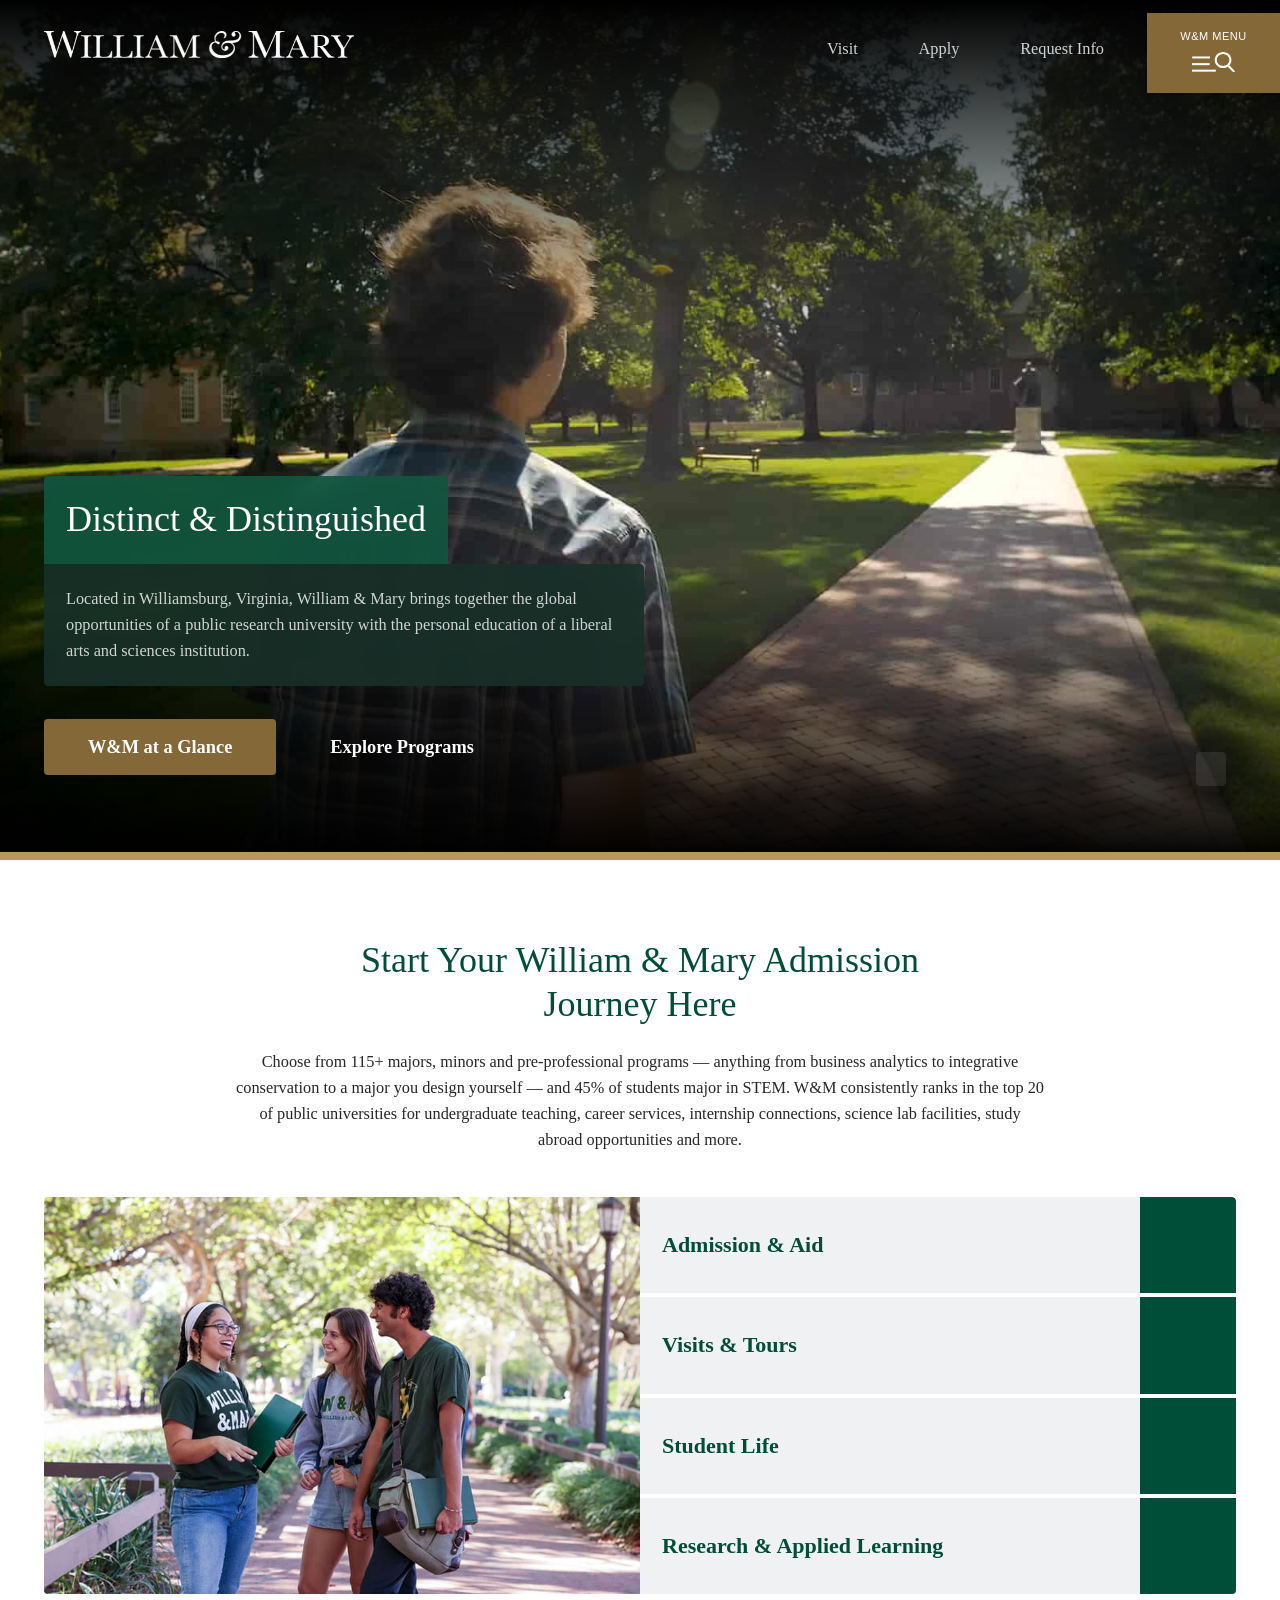
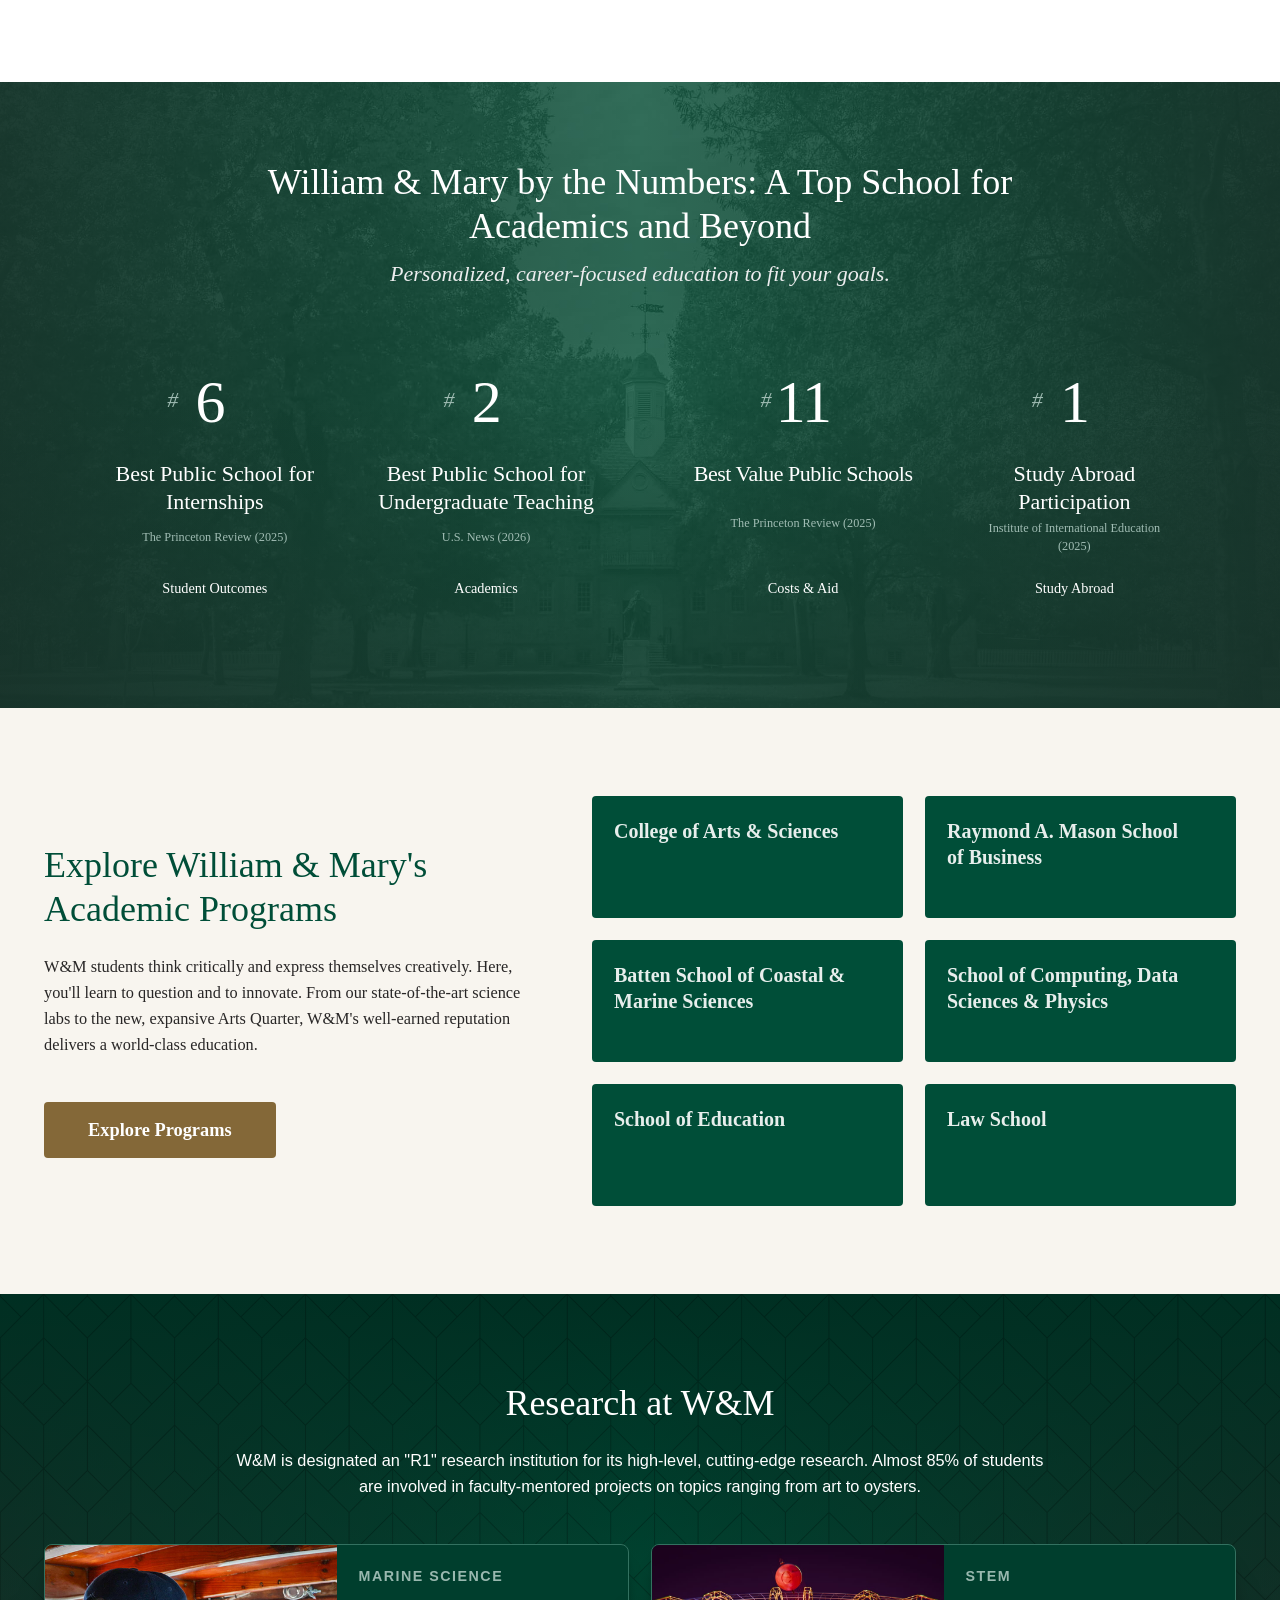
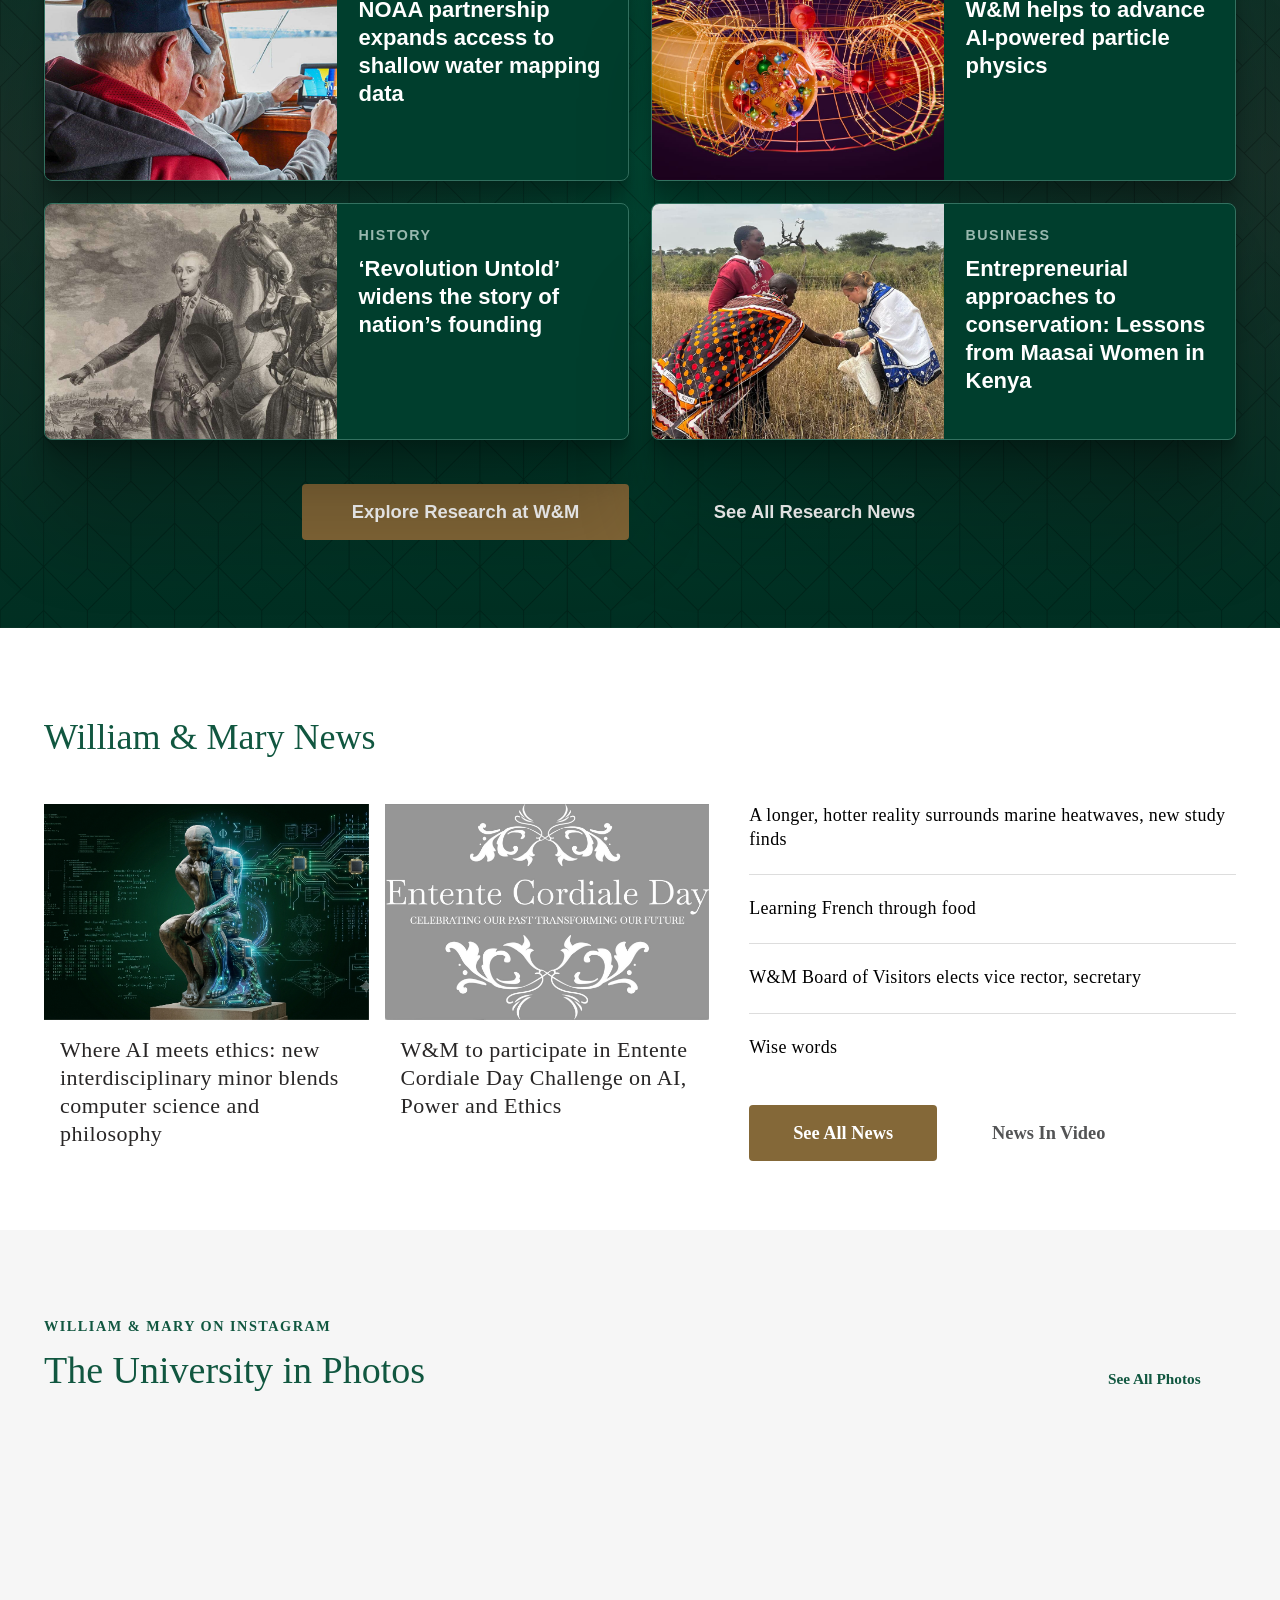
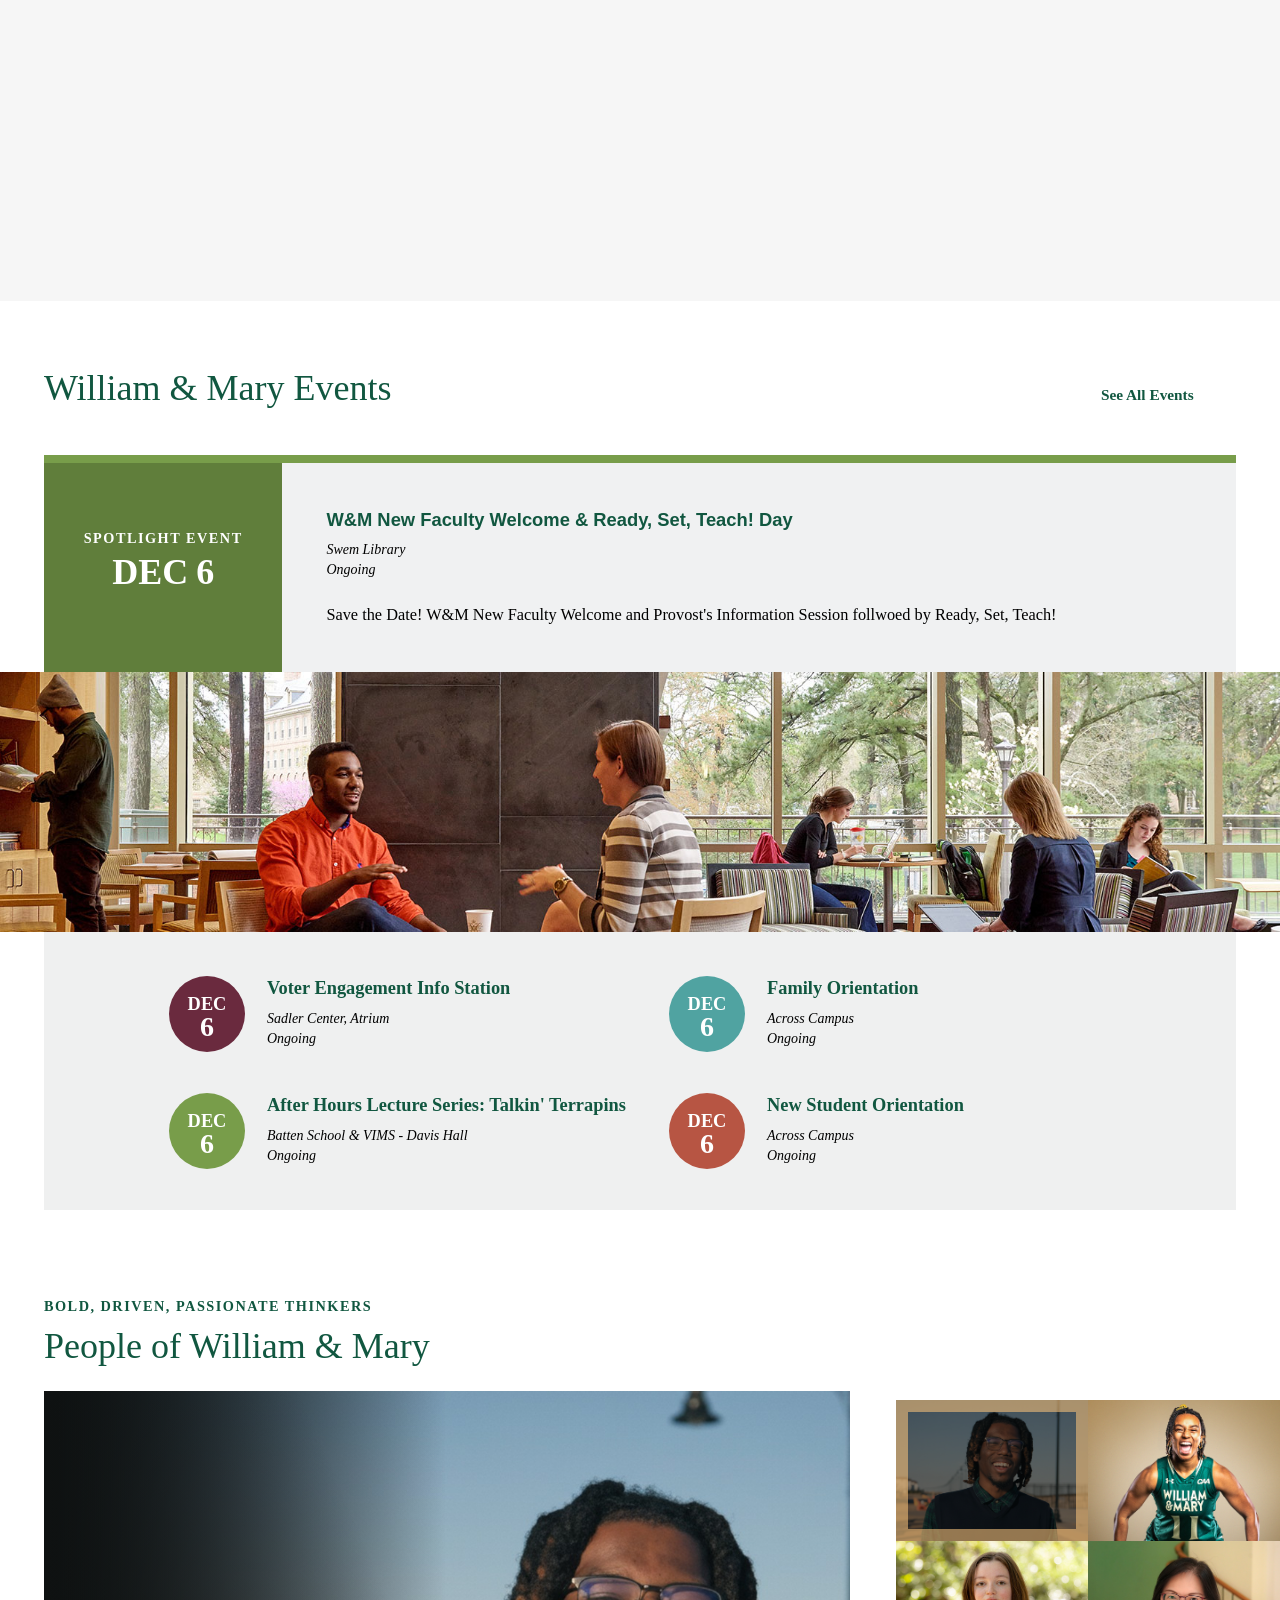
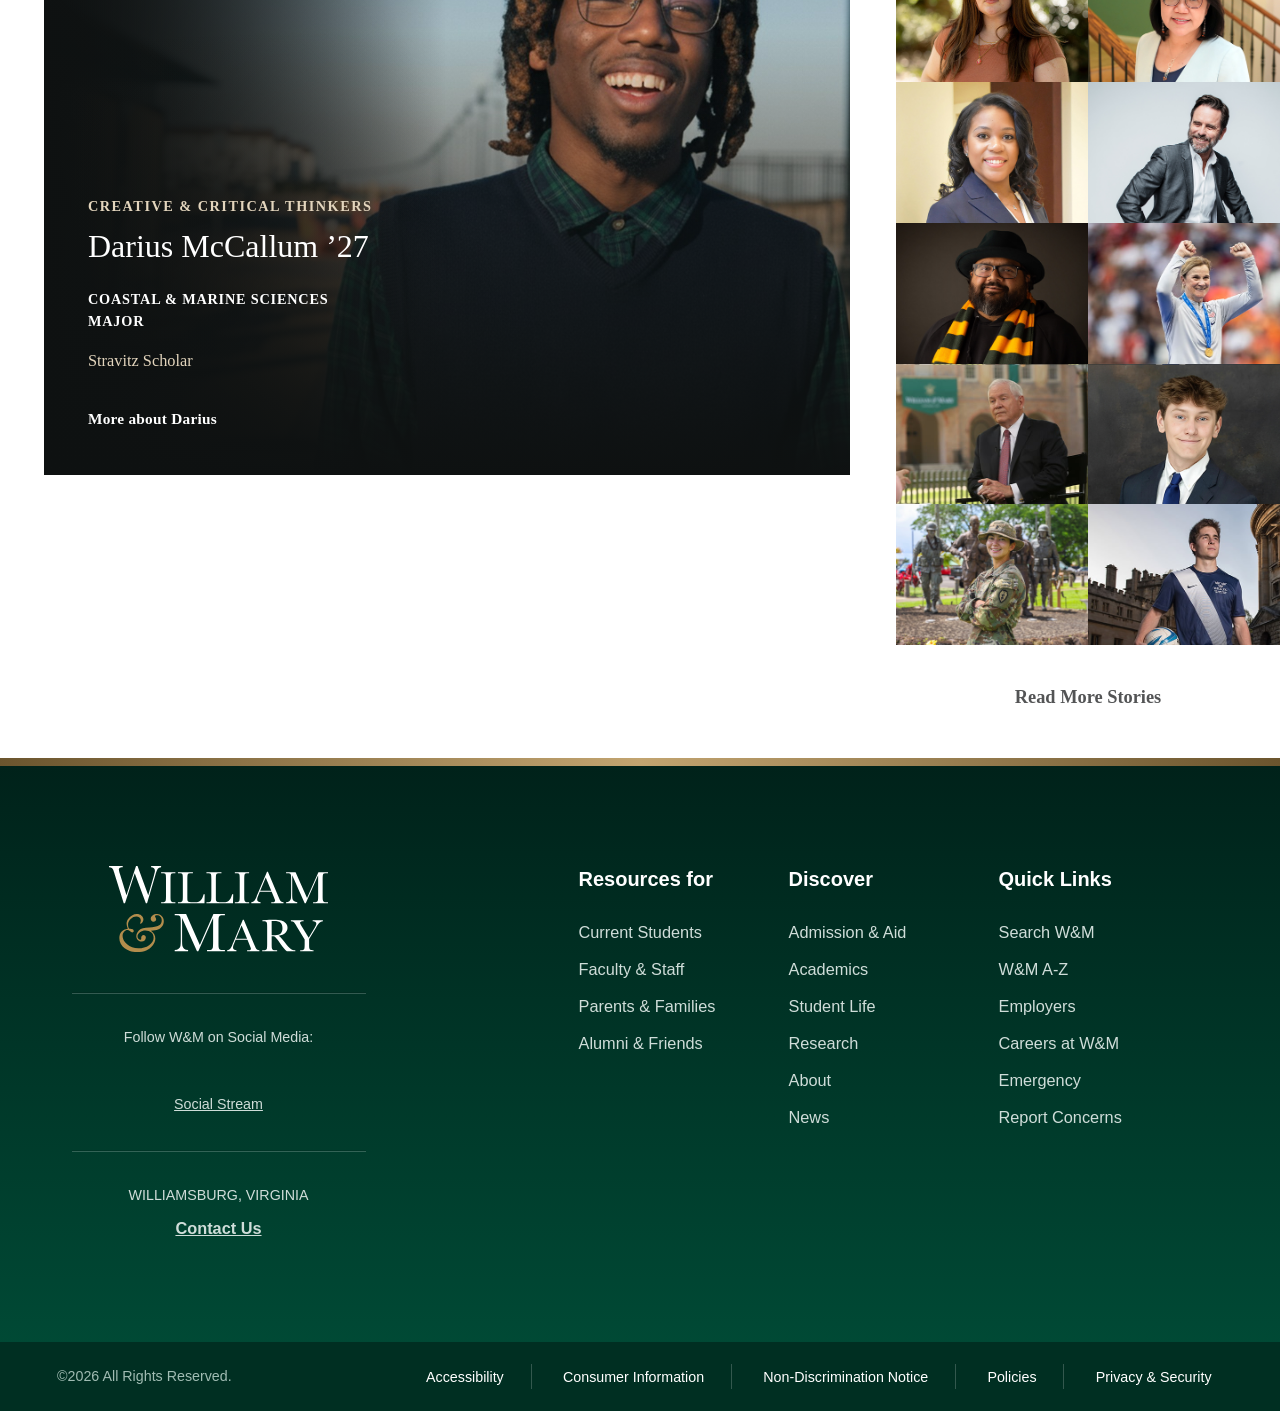
==== commit 918d576c: "Pre-bake news headlines and images into the homepage HTML Ensures the news row shows real article ph" ====
--- a/index.html
+++ b/index.html
@@ -2803,50 +2803,50 @@
         <div class="m-list--homenews">
             <div class="m-col--homenews featured">
                 <div class="m-listitem--homenews" data-aos="fade" data-aos-delay="100" data-aos-duration="600" id="homenewsitem-0">
-                    <a aria-label="" href="">
+                    <a aria-label="Where AI meets ethics: new interdisciplinary minor blends computer science and philosophy" href="https://news.wm.edu/2026/08/05/where-ai-meets-ethics-new-interdisciplinary-minor-blends-computer-science-and-philosophy/">
                         <div class="m-listimage">
                             <div class="m-listimage__inner">
-                                <img alt="" class="m-listimage__img" loading="lazy" src=""/>
+                                <img alt="" class="m-listimage__img" loading="lazy" src="/_feeds/news-images/news-0.png"/>
                             </div>
                         </div>
-                        <div class="headline--homenews"></div>
+                        <div class="headline--homenews">Where AI meets ethics: new interdisciplinary minor blends computer science and philosophy</div>
                     </a>
                 </div>
             </div>
             <div class="m-col--homenews featured">    
                 <div class="m-listitem--homenews" data-aos="fade" data-aos-delay="100" data-aos-duration="600" id="homenewsitem-1">
-                    <a aria-label="" href="">
+                    <a aria-label="W&amp;M to participate in Entente Cordiale Day Challenge on AI, Power and Ethics" href="https://news.wm.edu/2026/08/06/wm-to-participate-in-entente-cordiale-day-challenge-on-ai-power-and-ethics/">
                         <div class="m-listimage">
                             <div class="m-listimage__inner">
-                                <img alt="" class="m-listimage__img" loading="lazy" src=""/>
+                                <img alt="" class="m-listimage__img" loading="lazy" src="/_feeds/news-images/news-1.jpg"/>
                             </div>
                         </div>
-                        <div class="headline--homenews"></div>
+                        <div class="headline--homenews">W&amp;M to participate in Entente Cordiale Day Challenge on AI, Power and Ethics</div>
                     </a>
                 </div>
             </div>
             <div class="m-col--homenews" id="newscol3">
                 <div class="m-listitem--homenews" data-aos="fade" data-aos-anchor="#newscol3" data-aos-delay="250" data-aos-duration="600" id="homenewsitem-2">
-                    <a href="">
-                        <div class="headline--homenews"></div>
+                    <a href="https://news.wm.edu/2026/08/04/a-longer-hotter-reality-surrounds-marine-heatwaves-new-study-finds/">
+                        <div class="headline--homenews">A longer, hotter reality surrounds marine heatwaves, new study finds</div>
                     </a>
                 </div>
                 
                 <div class="m-listitem--homenews" data-aos="fade" data-aos-anchor="#newscol3" data-aos-delay="300" data-aos-duration="600" id="homenewsitem-3">
-                    <a href="">
-                        <div class="headline--homenews"></div>
+                    <a href="https://news.wm.edu/2026/08/03/learning-french-through-food/">
+                        <div class="headline--homenews">Learning French through food</div>
                     </a>
                 </div>
                 
                 <div class="m-listitem--homenews" data-aos="fade" data-aos-anchor="#newscol3" data-aos-delay="350" data-aos-duration="600" id="homenewsitem-4">
-                    <a href="">
-                        <div class="headline--homenews"></div>
+                    <a href="https://news.wm.edu/2026/07/30/wm-board-of-visitors-elects-vice-rector-secretary-2/">
+                        <div class="headline--homenews">W&amp;M Board of Visitors elects vice rector, secretary</div>
                     </a>
                 </div>
                 
                 <div class="m-listitem--homenews" data-aos="fade" data-aos-anchor="#newscol3" data-aos-delay="400" data-aos-duration="600" id="homenewsitem-5">
-                    <a href="">
-                        <div class="headline--homenews"></div>
+                    <a href="https://news.wm.edu/2026/07/31/wise-words/">
+                        <div class="headline--homenews">Wise words</div>
                     </a>
                 </div>
                 
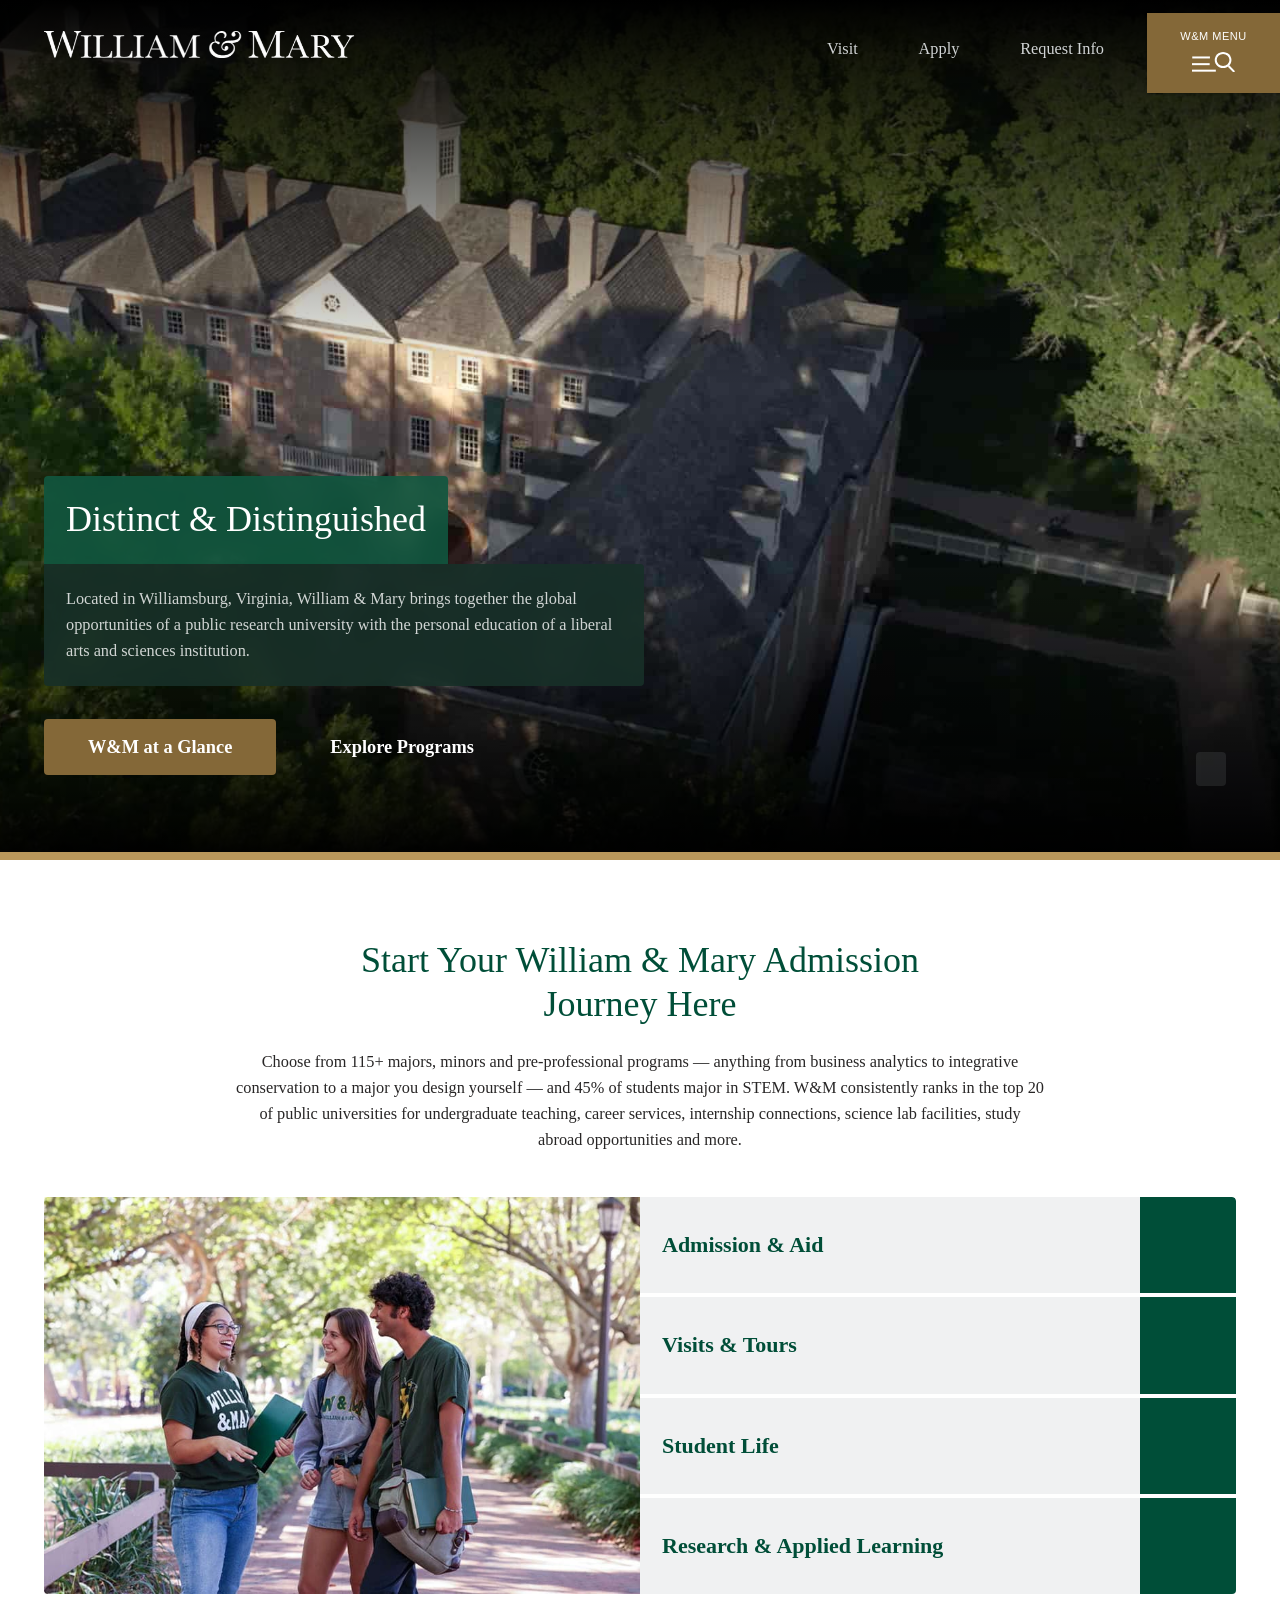
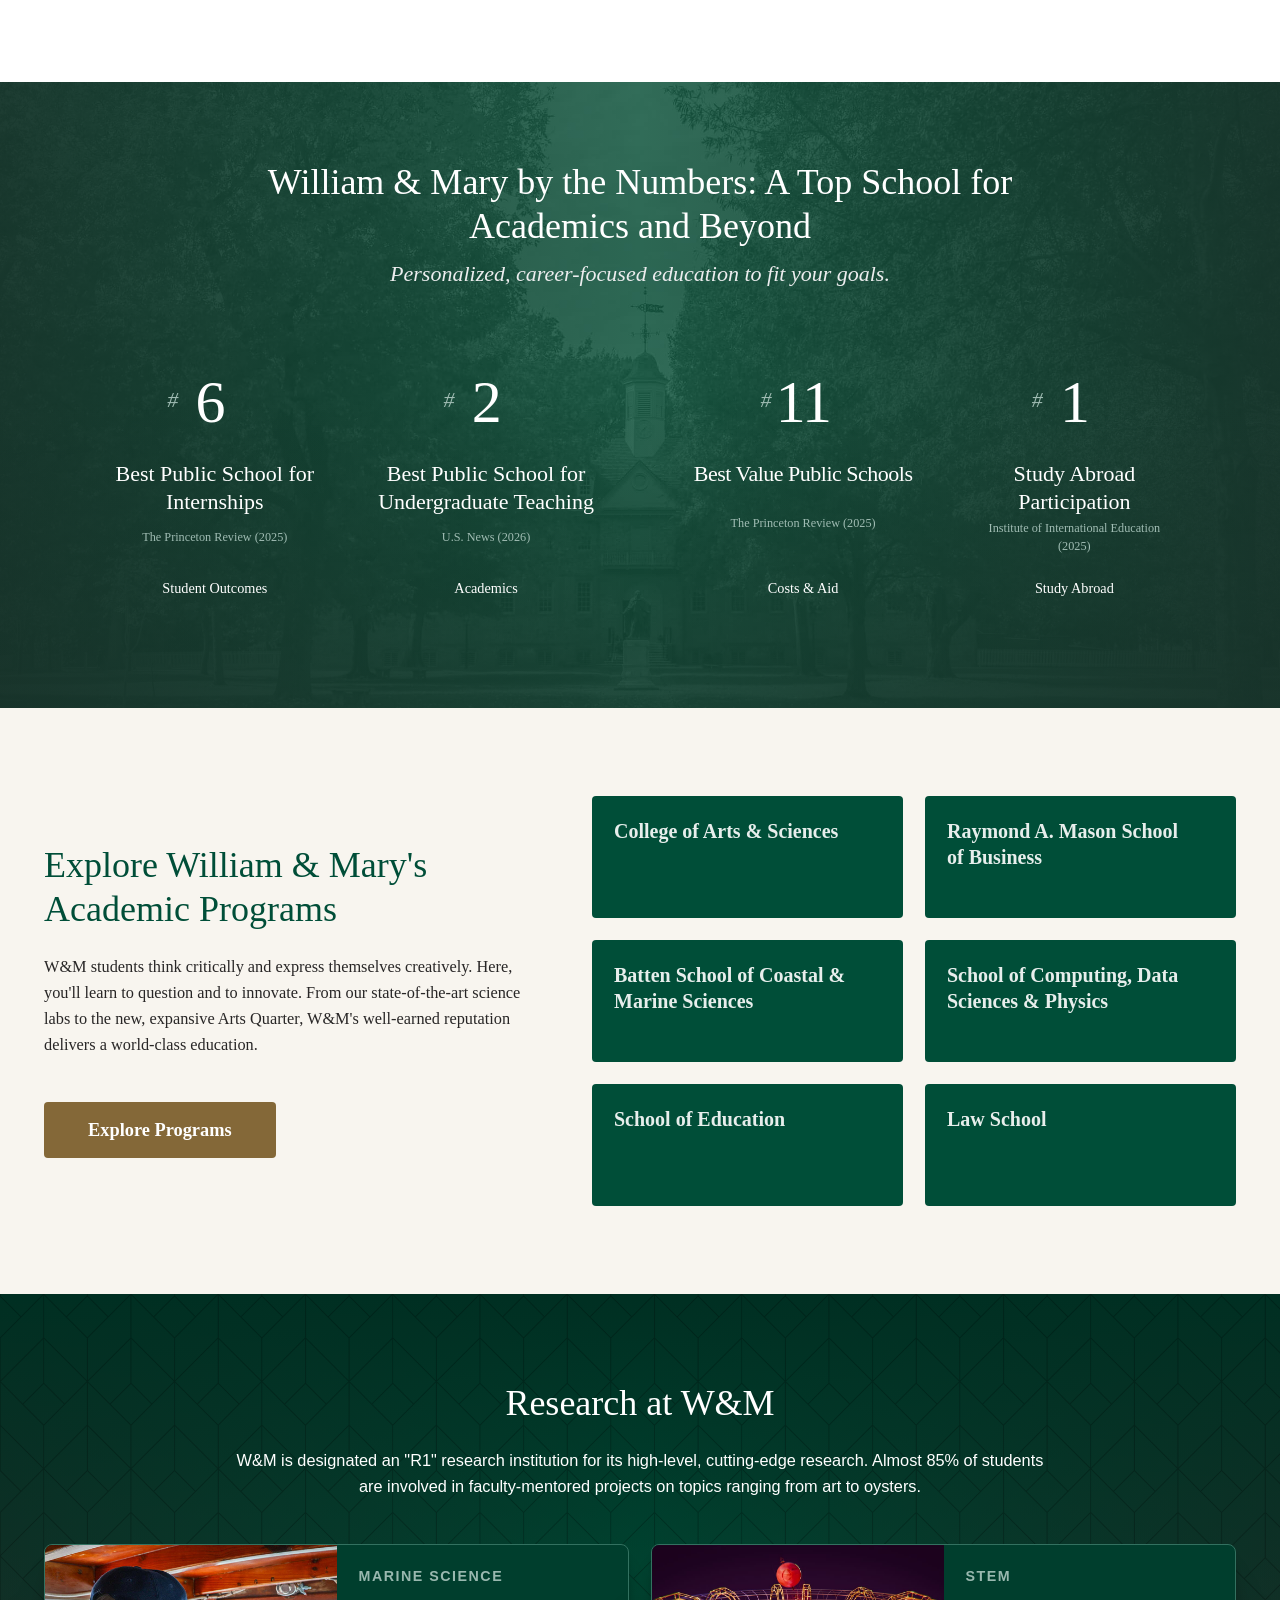
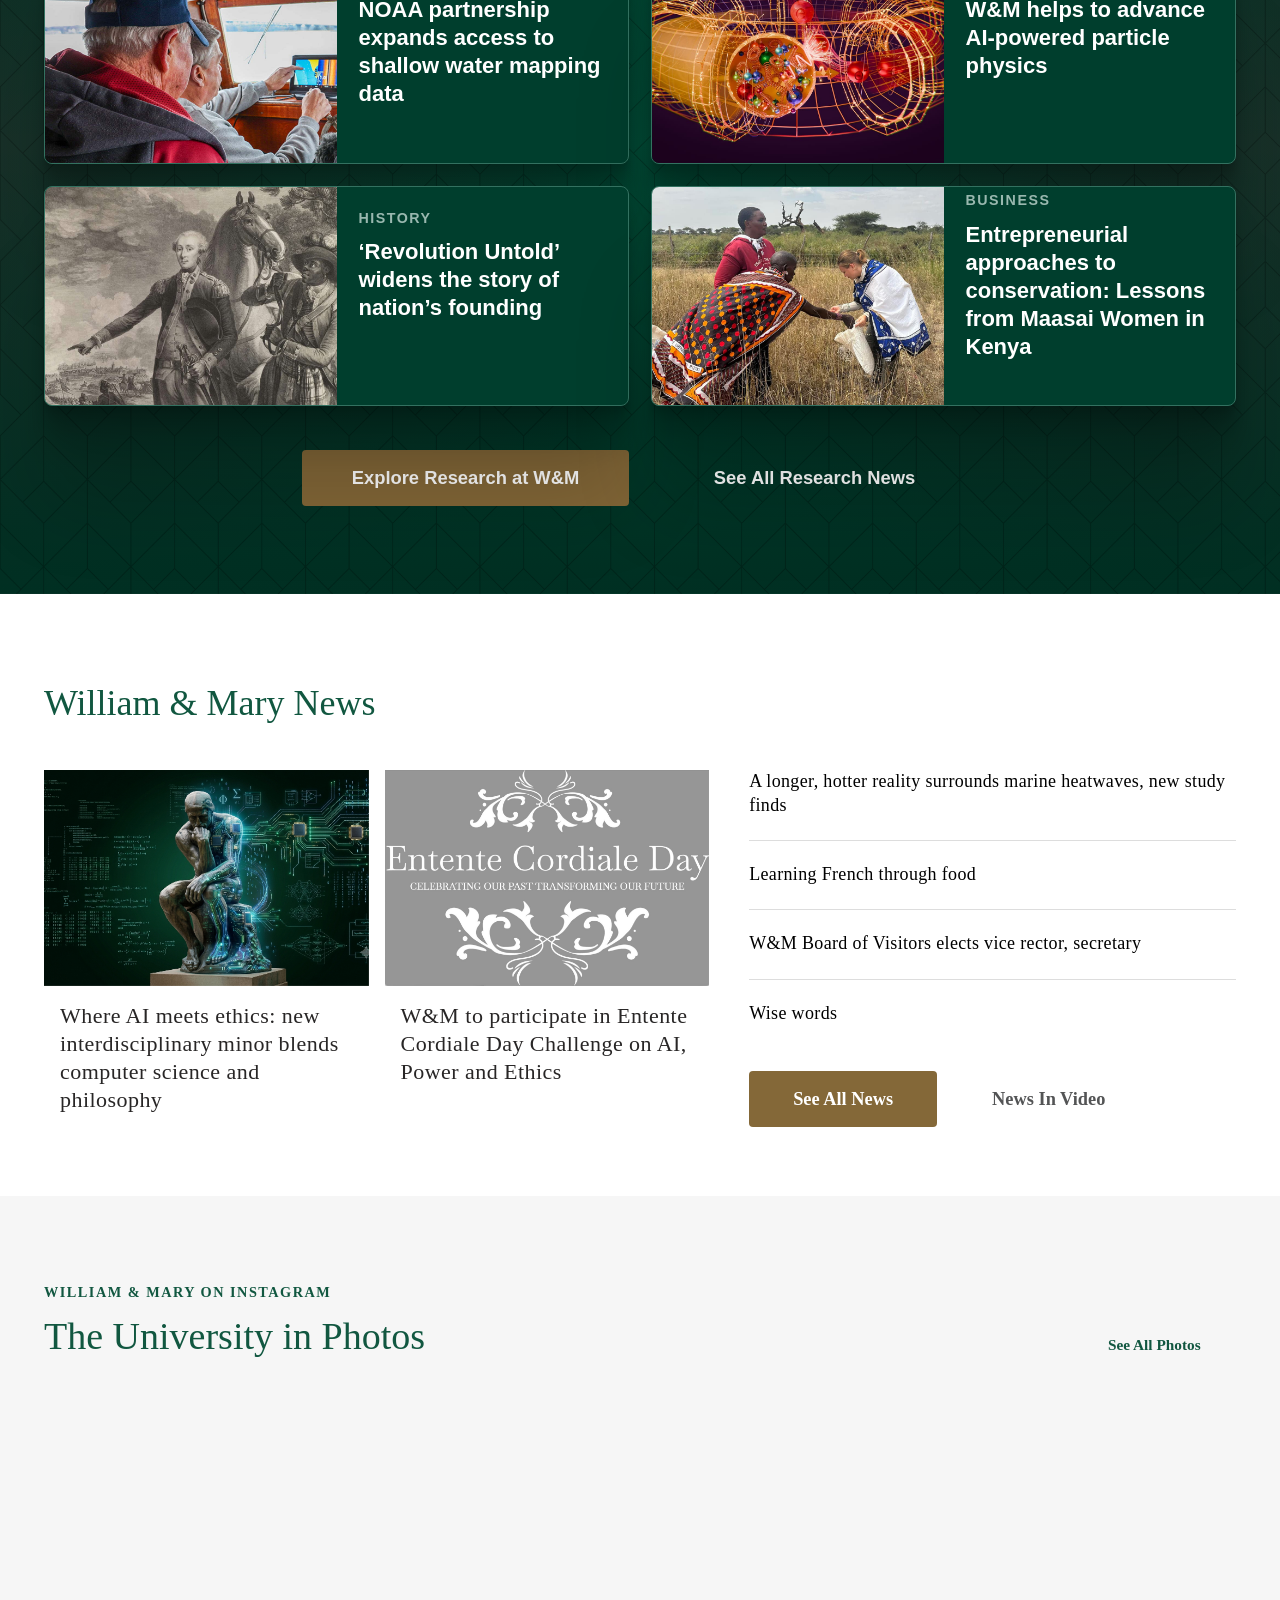
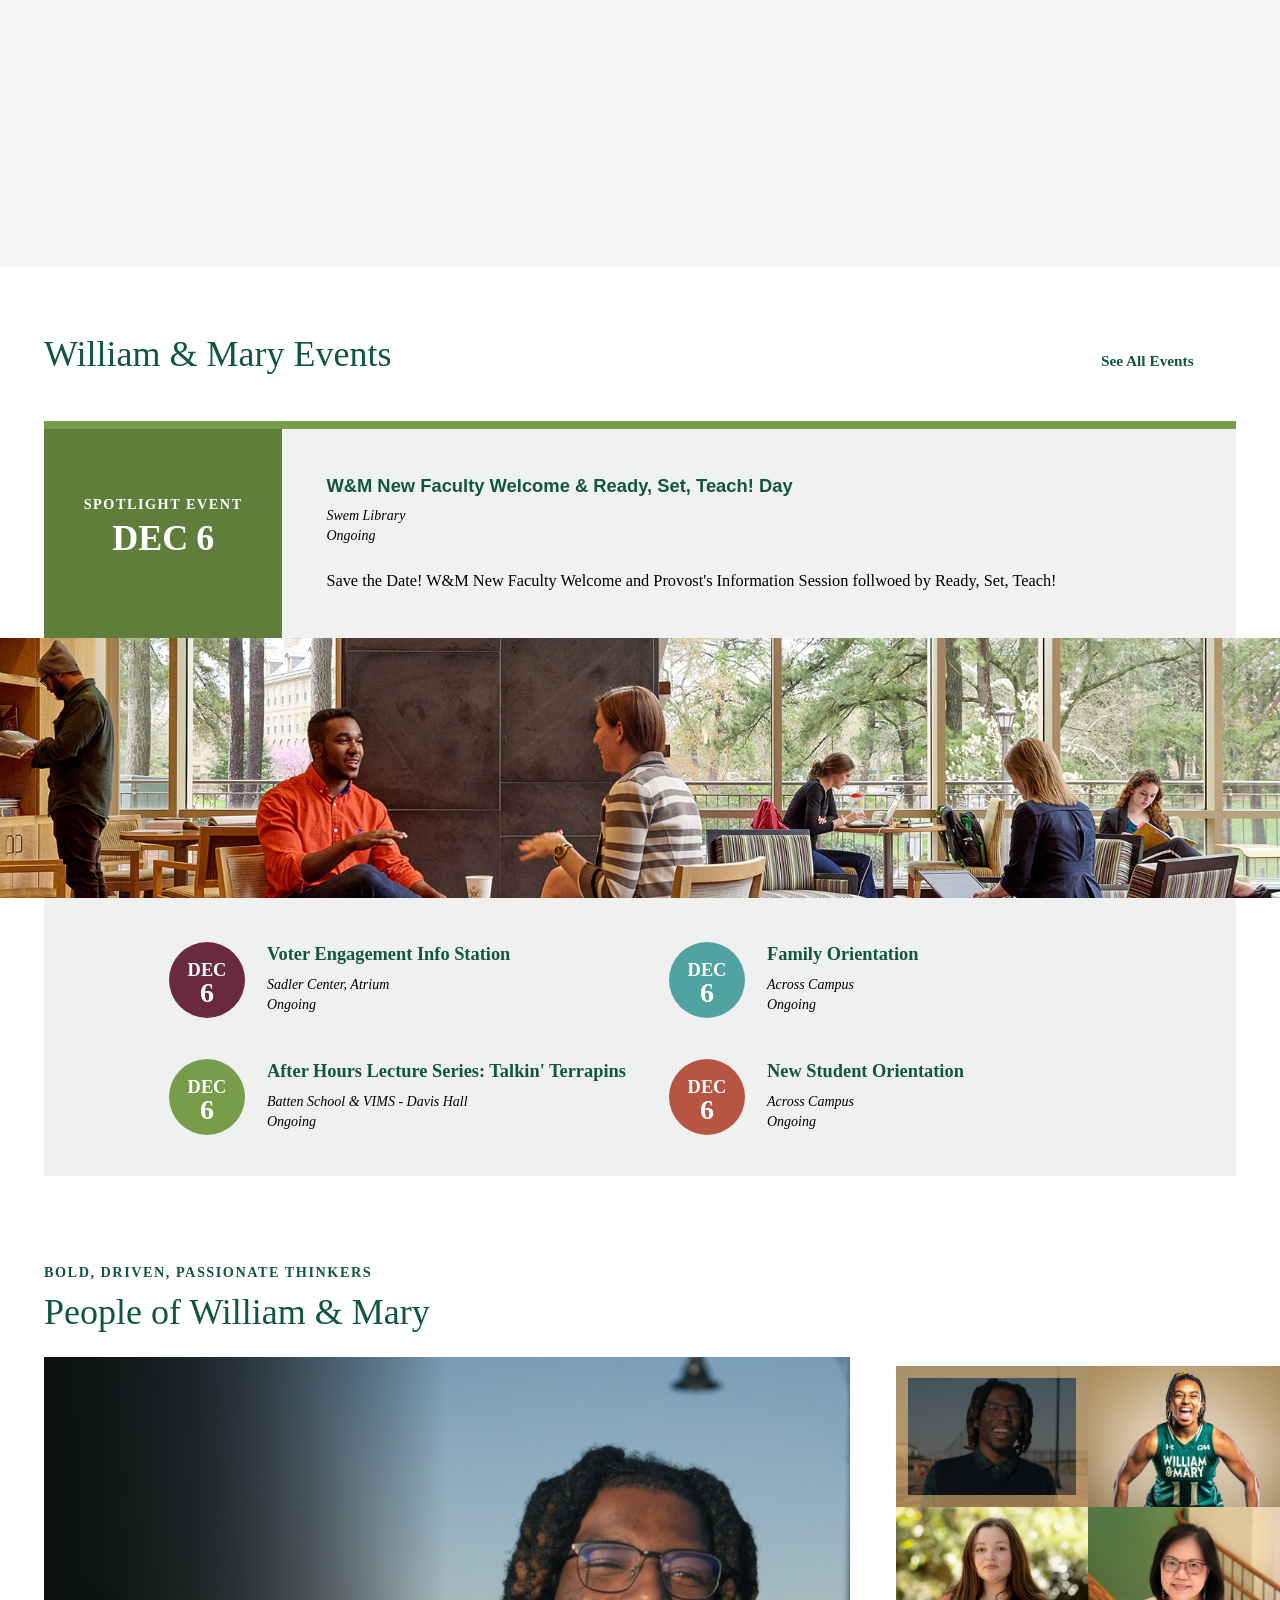
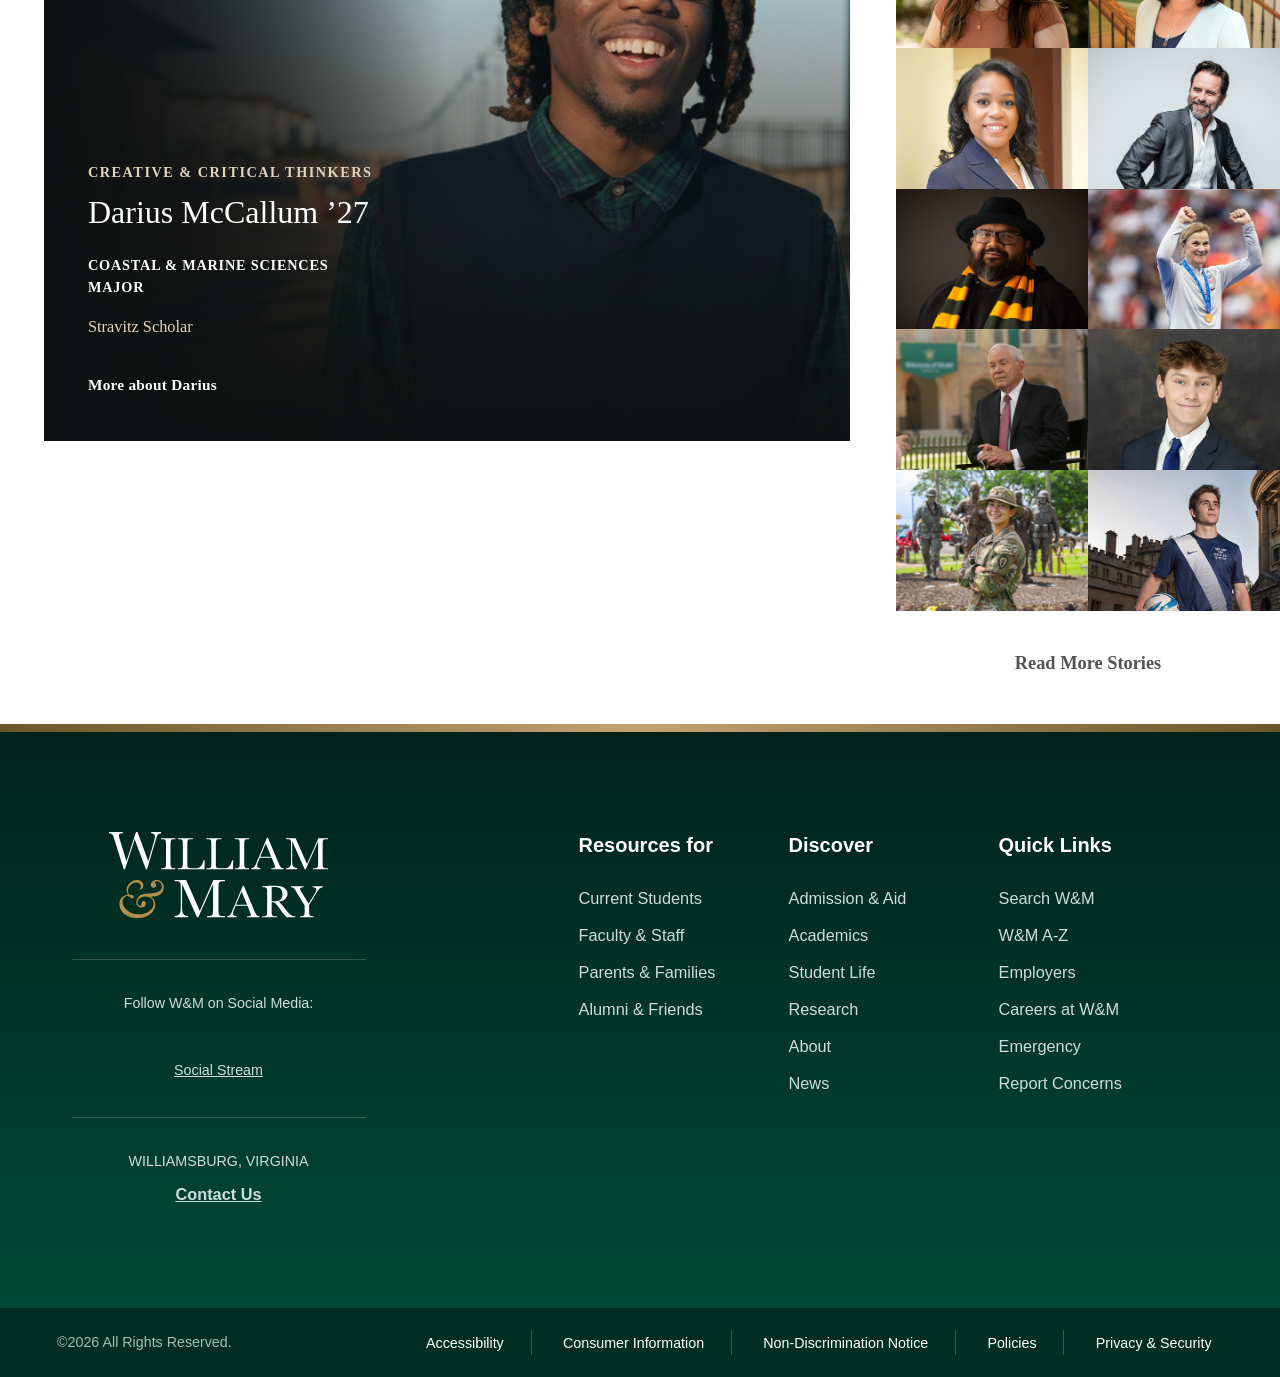
==== commit 3784dbe0: "Point inline events AJAX to local feed snapshots The homepage HTML also embeds event feed requests; " ====
--- a/index.html
+++ b/index.html
@@ -3003,7 +3003,7 @@
 <script>
  
 $(document).ready(function(){
-    var wmfeed = "https://creative.wm.edu/feeds/www/wm.php";
+    var wmfeed = "/js/feeds/spotlight.json";
     $.ajax({
         url: wmfeed,
         dataType: "json",
@@ -3015,7 +3015,7 @@
         }
     });
     
-    var wmhomepagefeed = "https://creative.wm.edu/feeds/www/homepage.php";
+    var wmhomepagefeed = "/js/feeds/events.json";
     $.ajax({
         url: wmhomepagefeed,
         dataType: "json",
